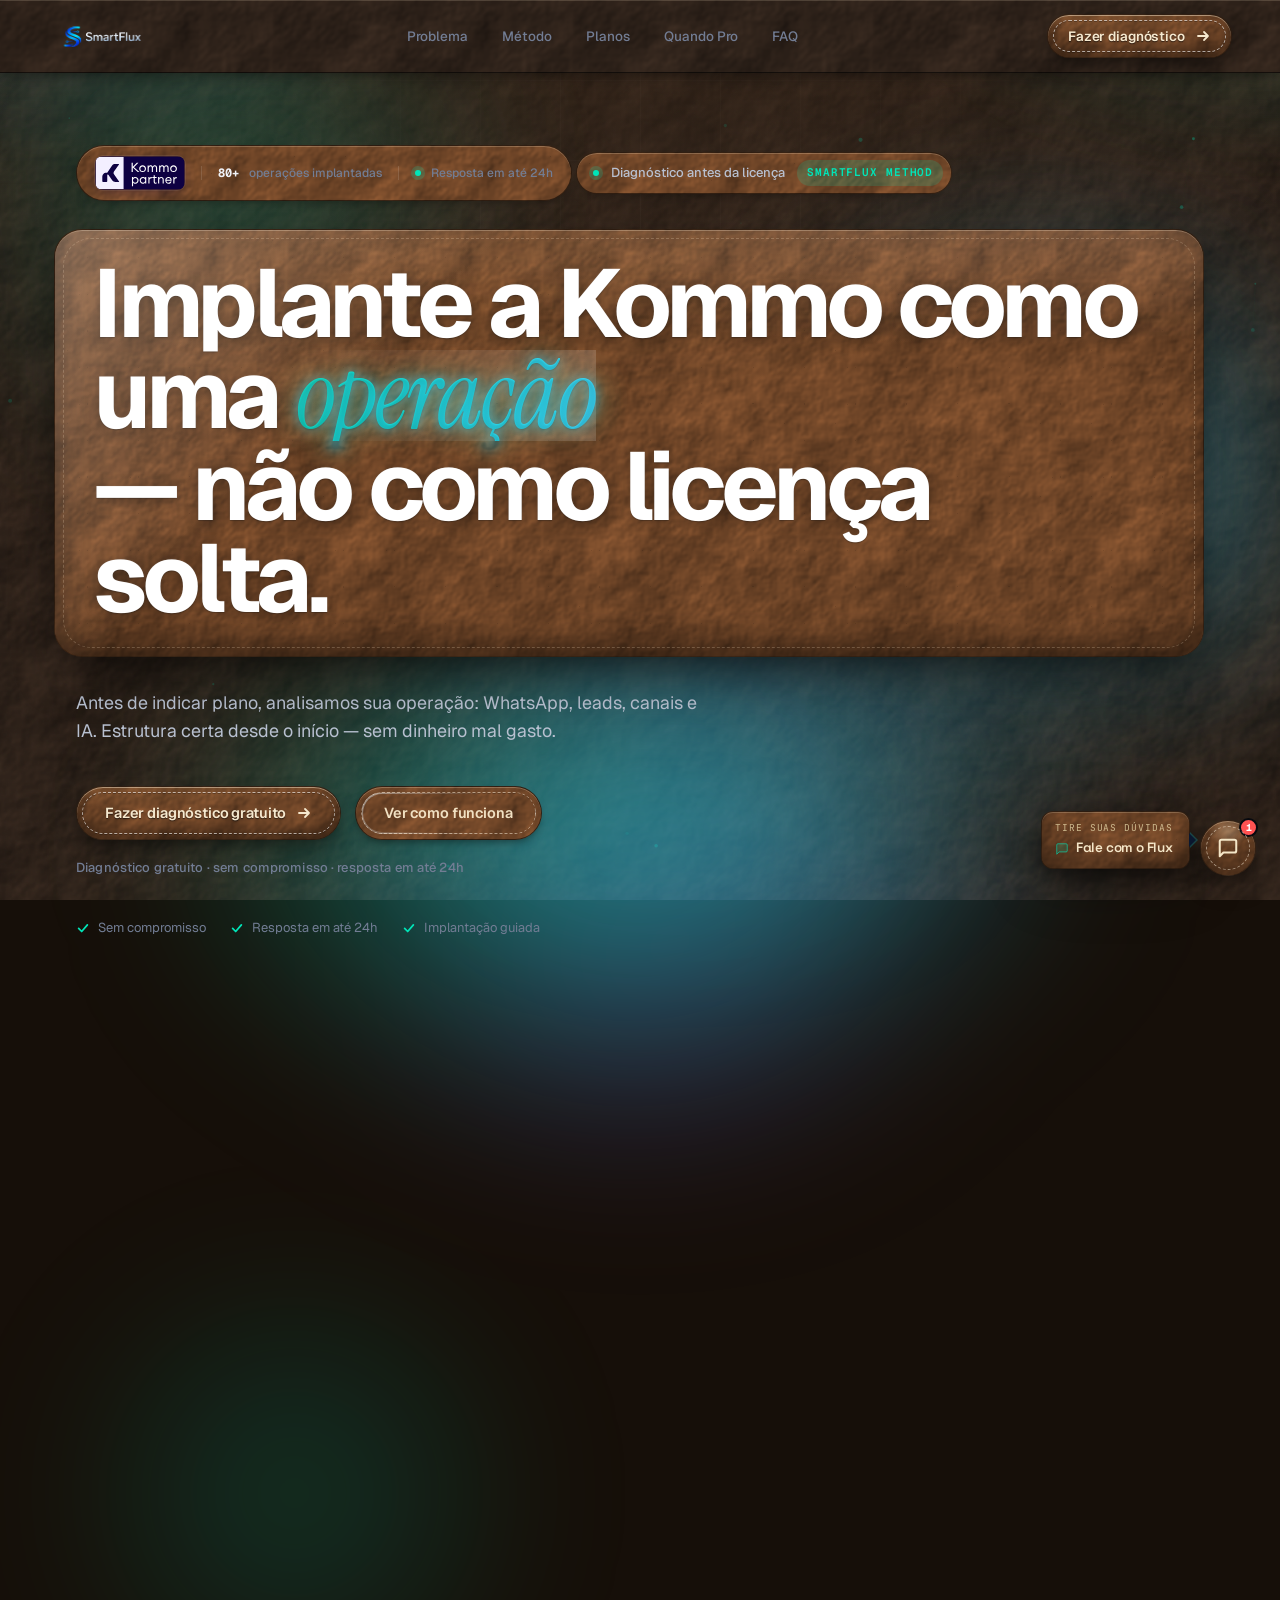
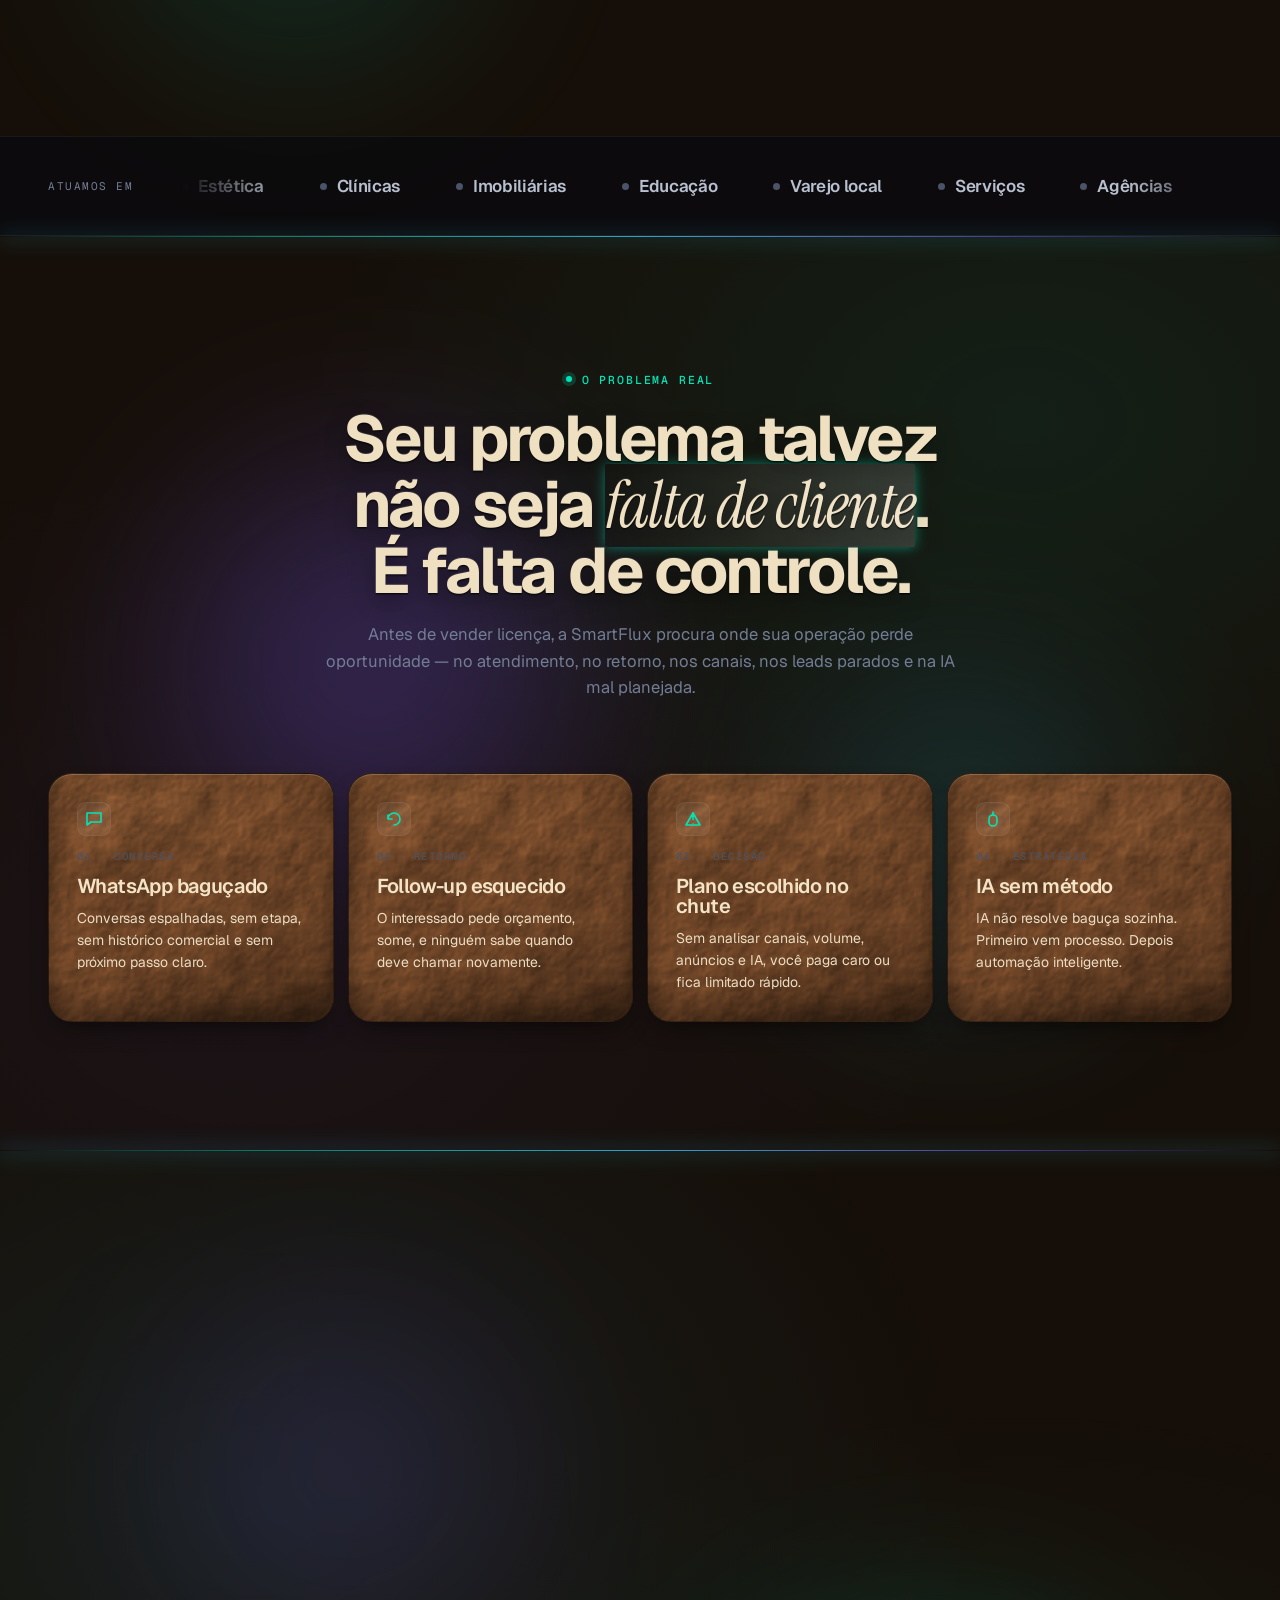
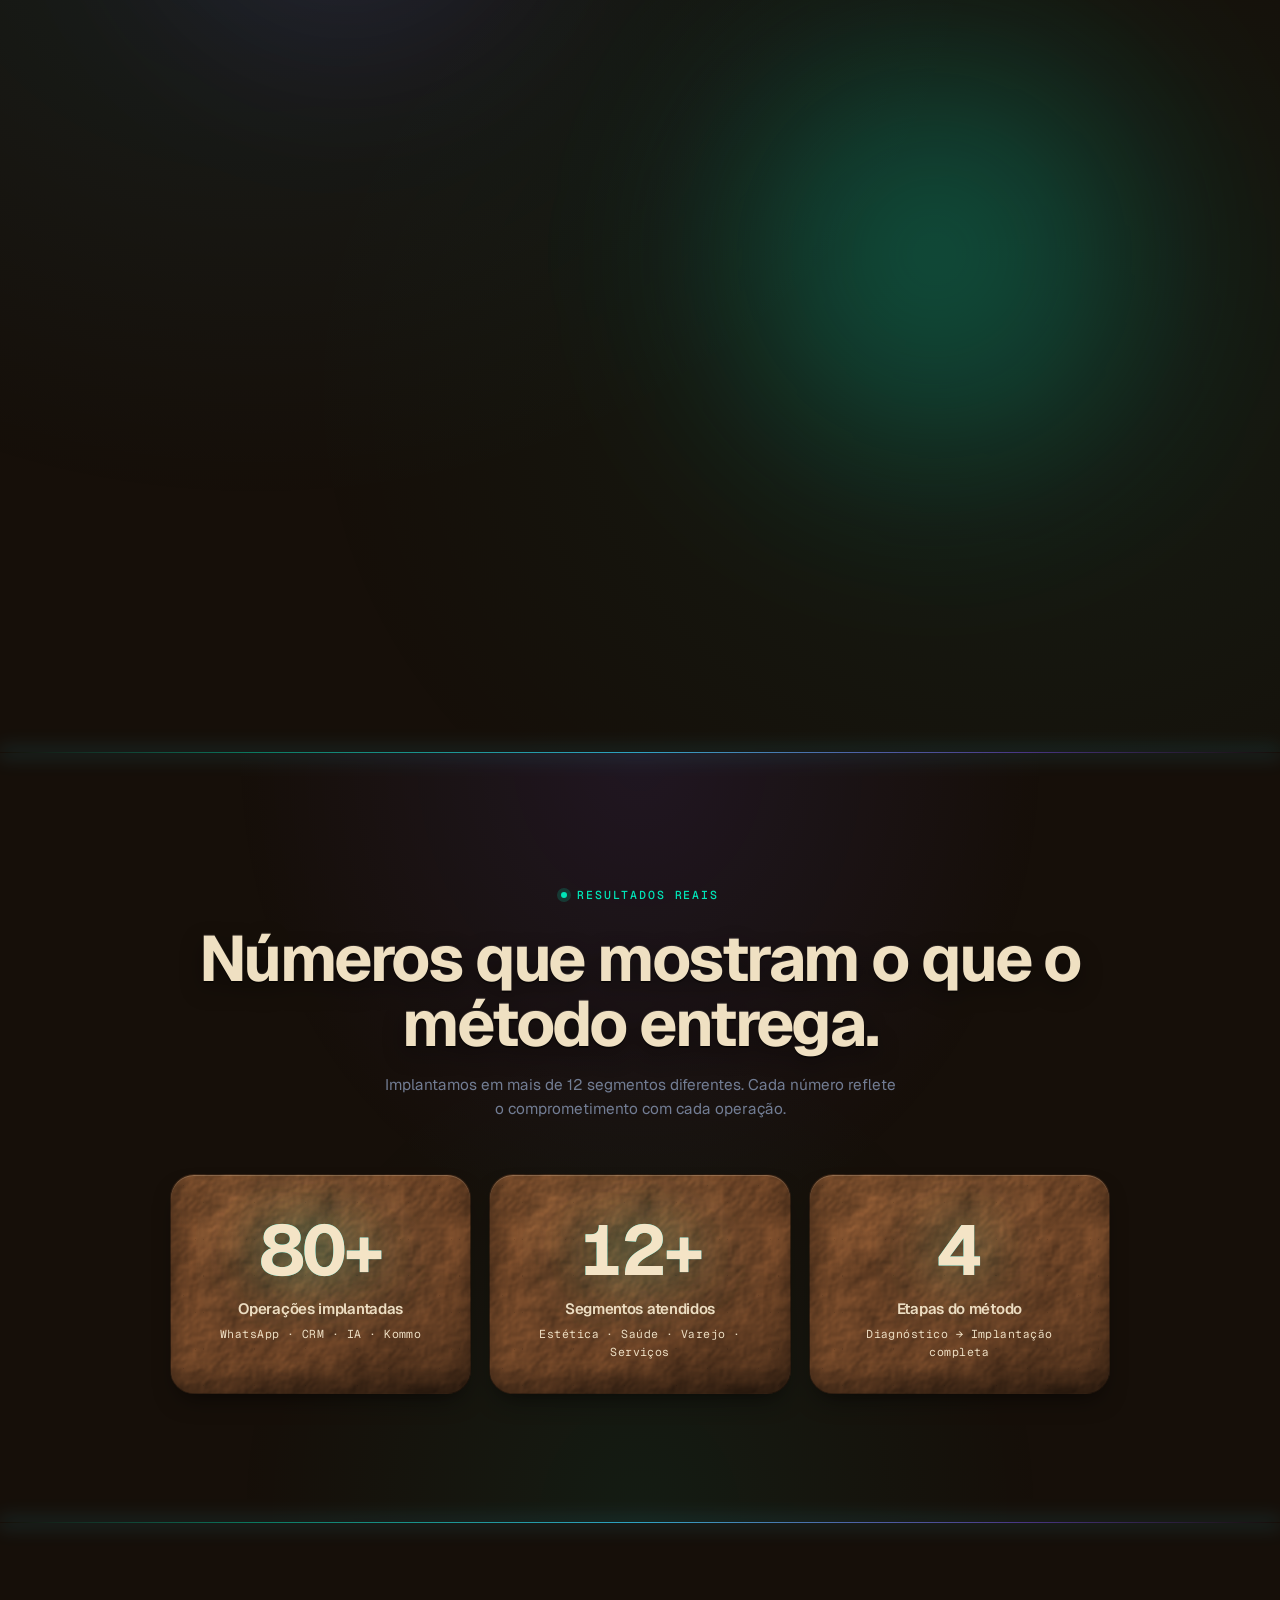
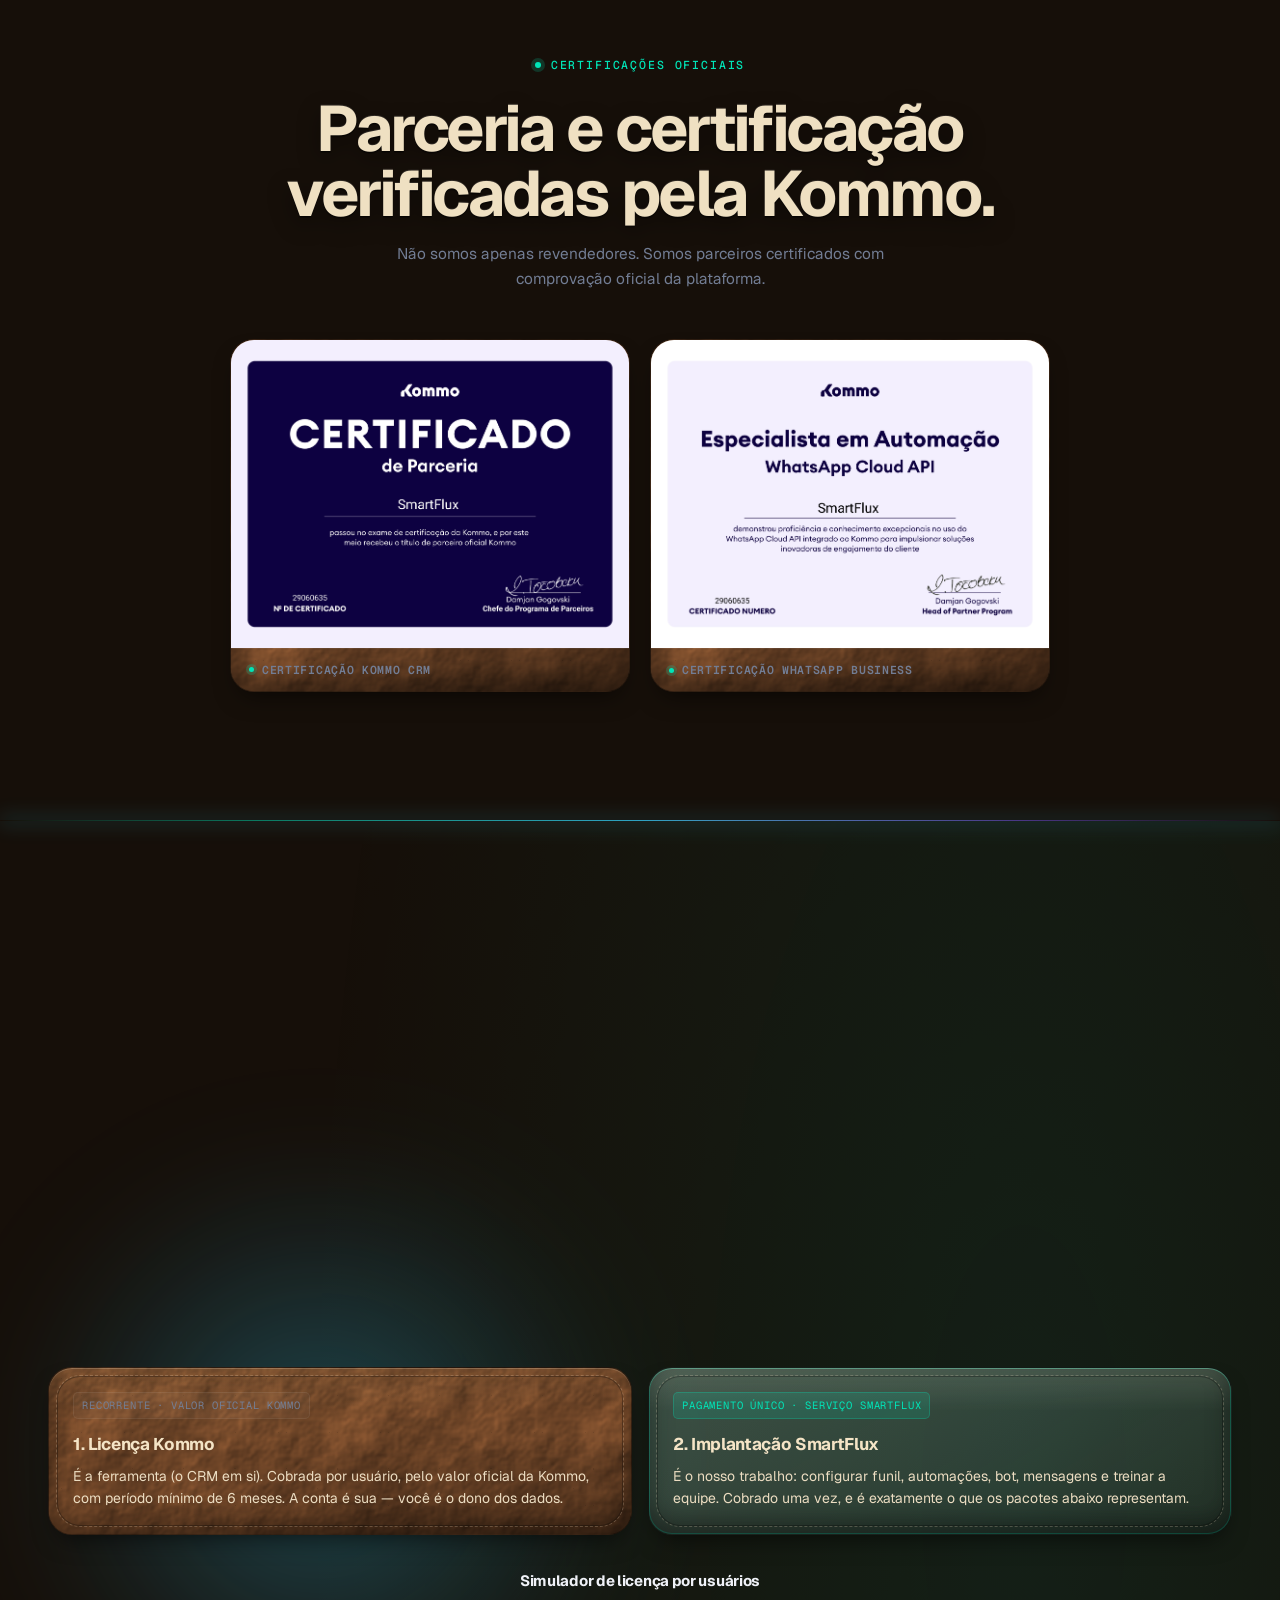
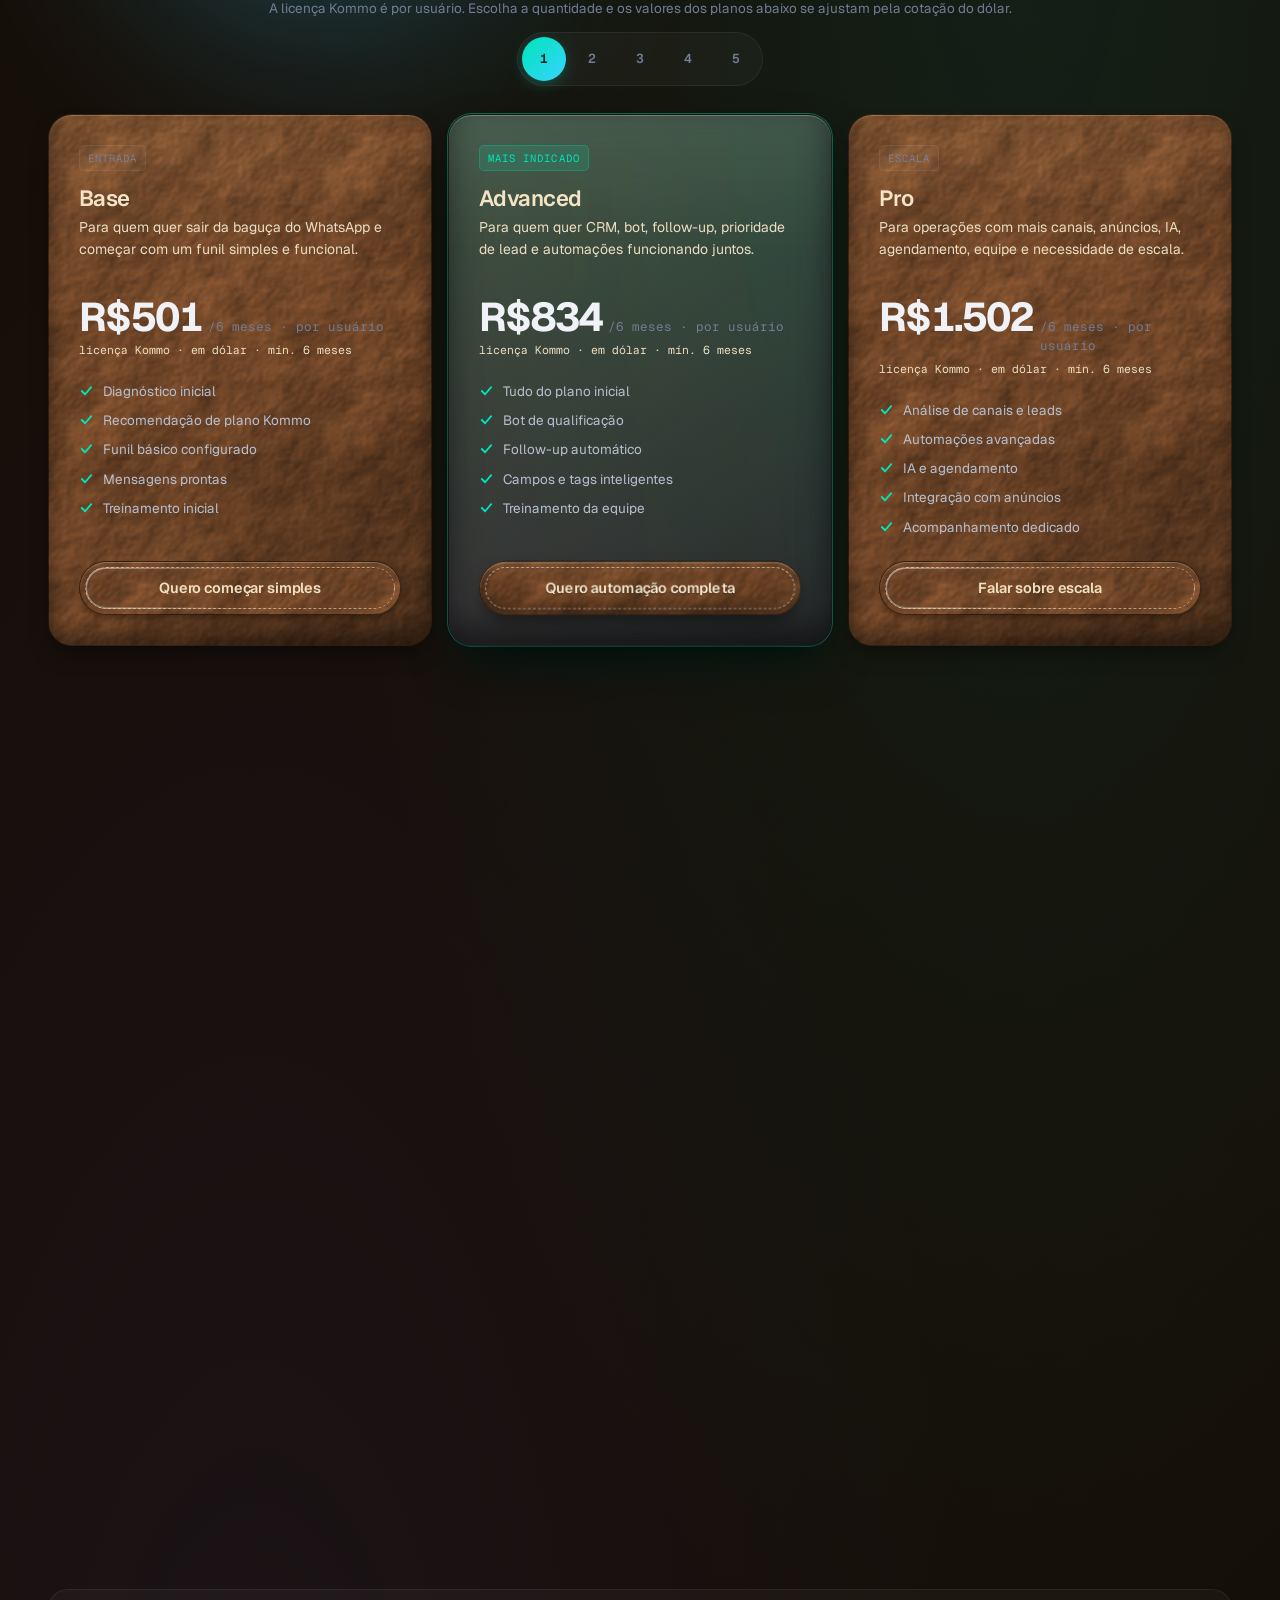
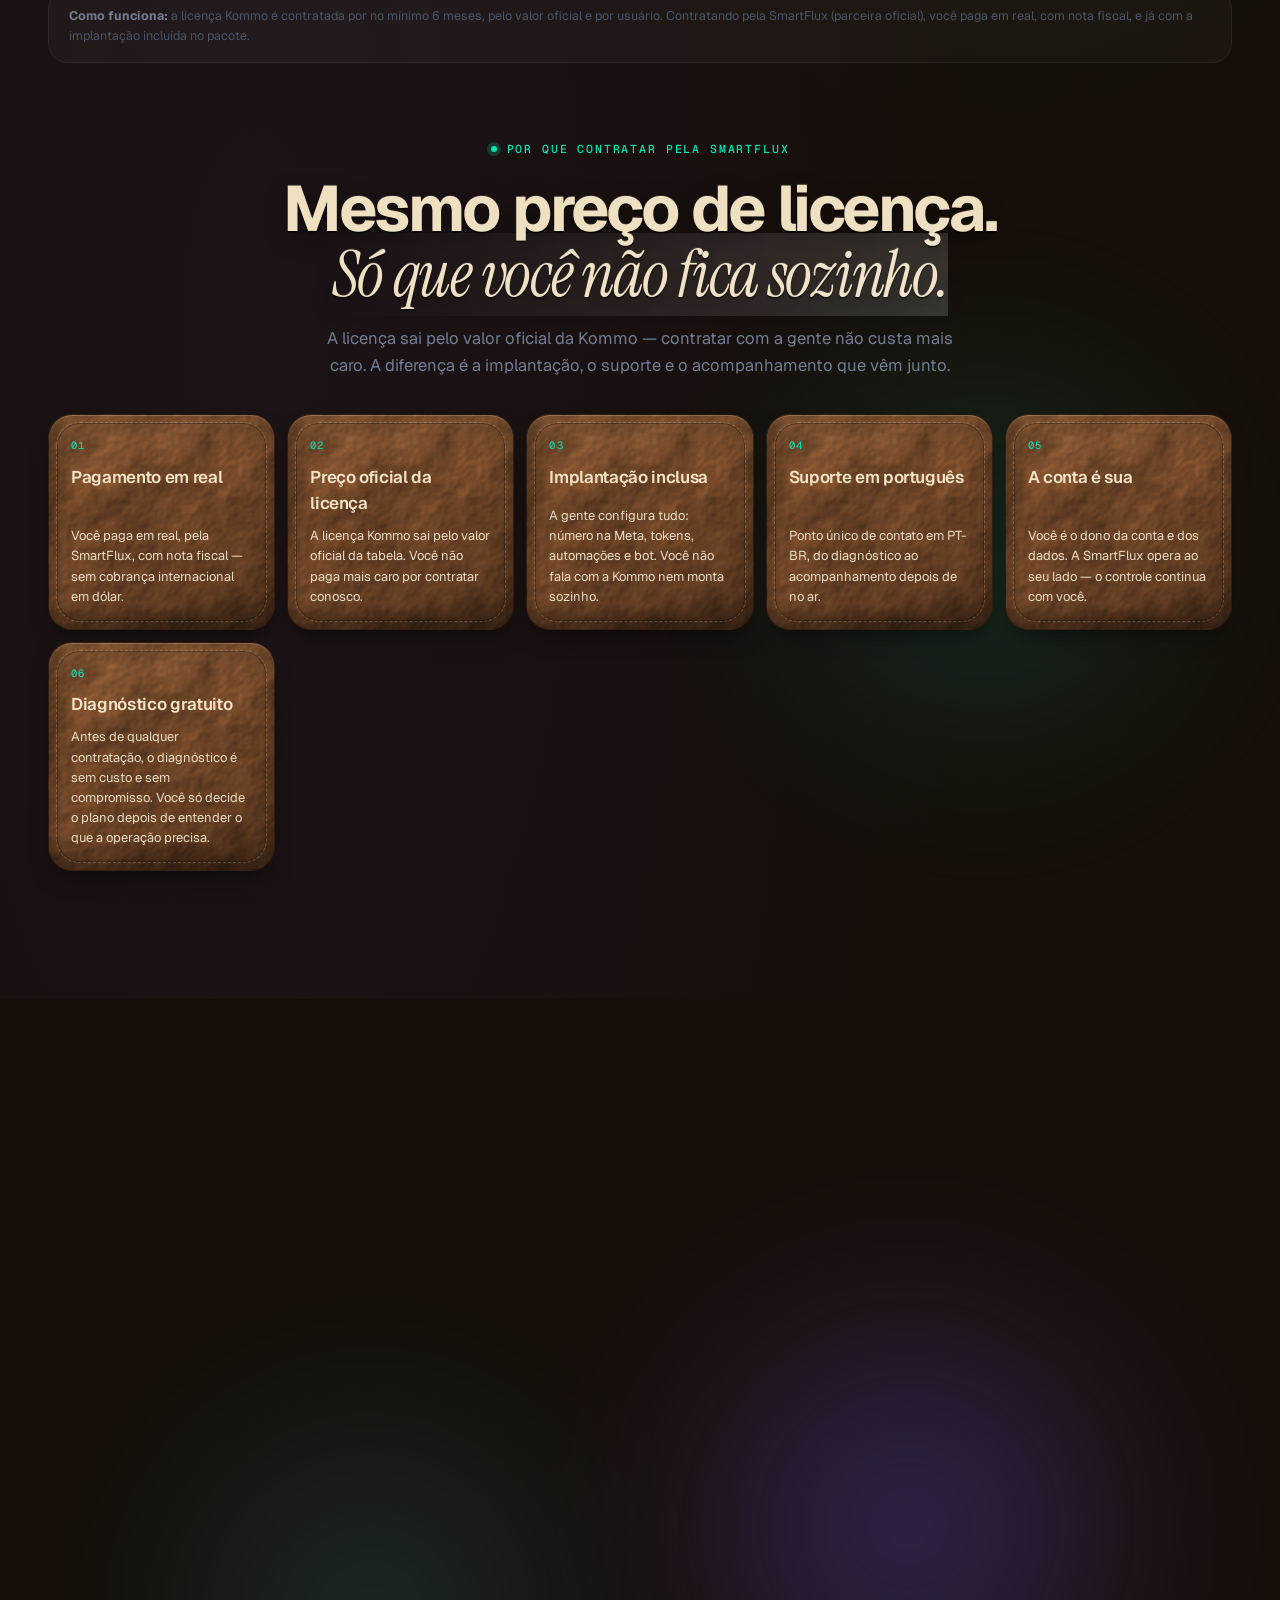
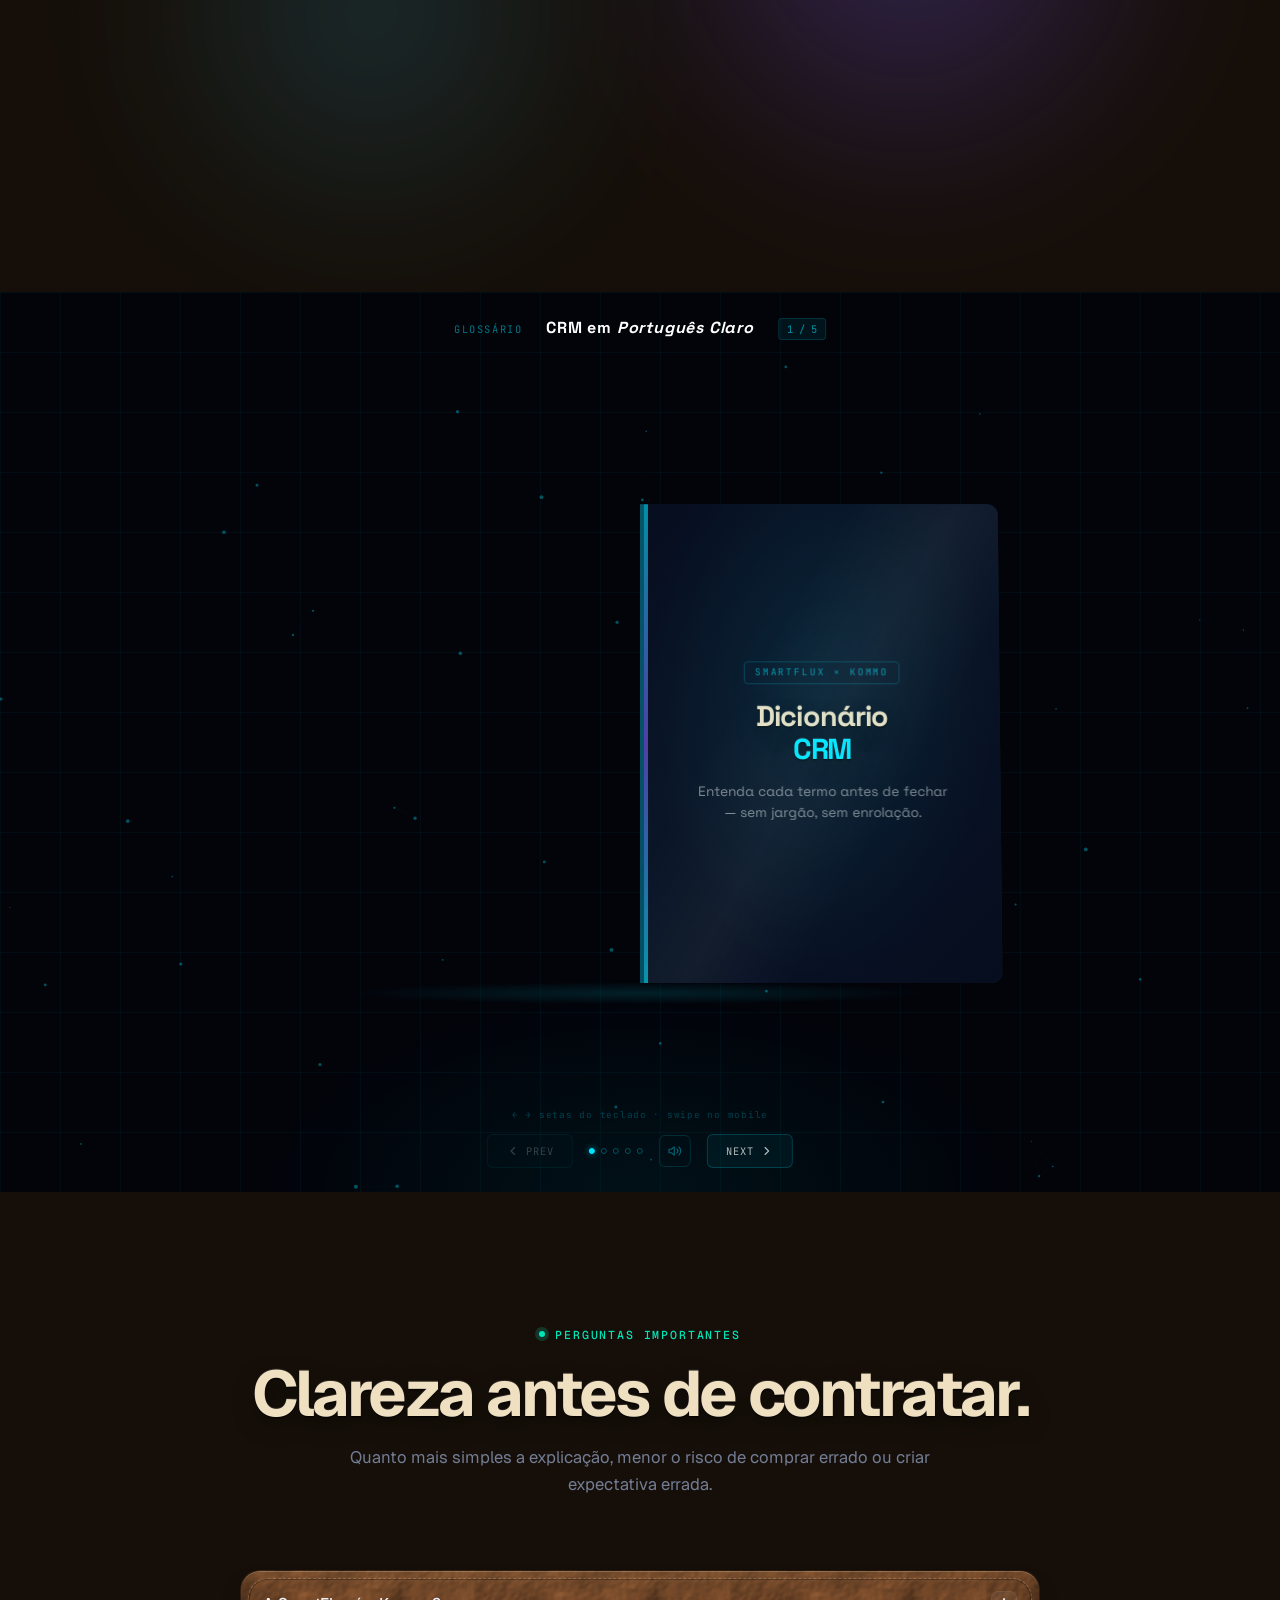
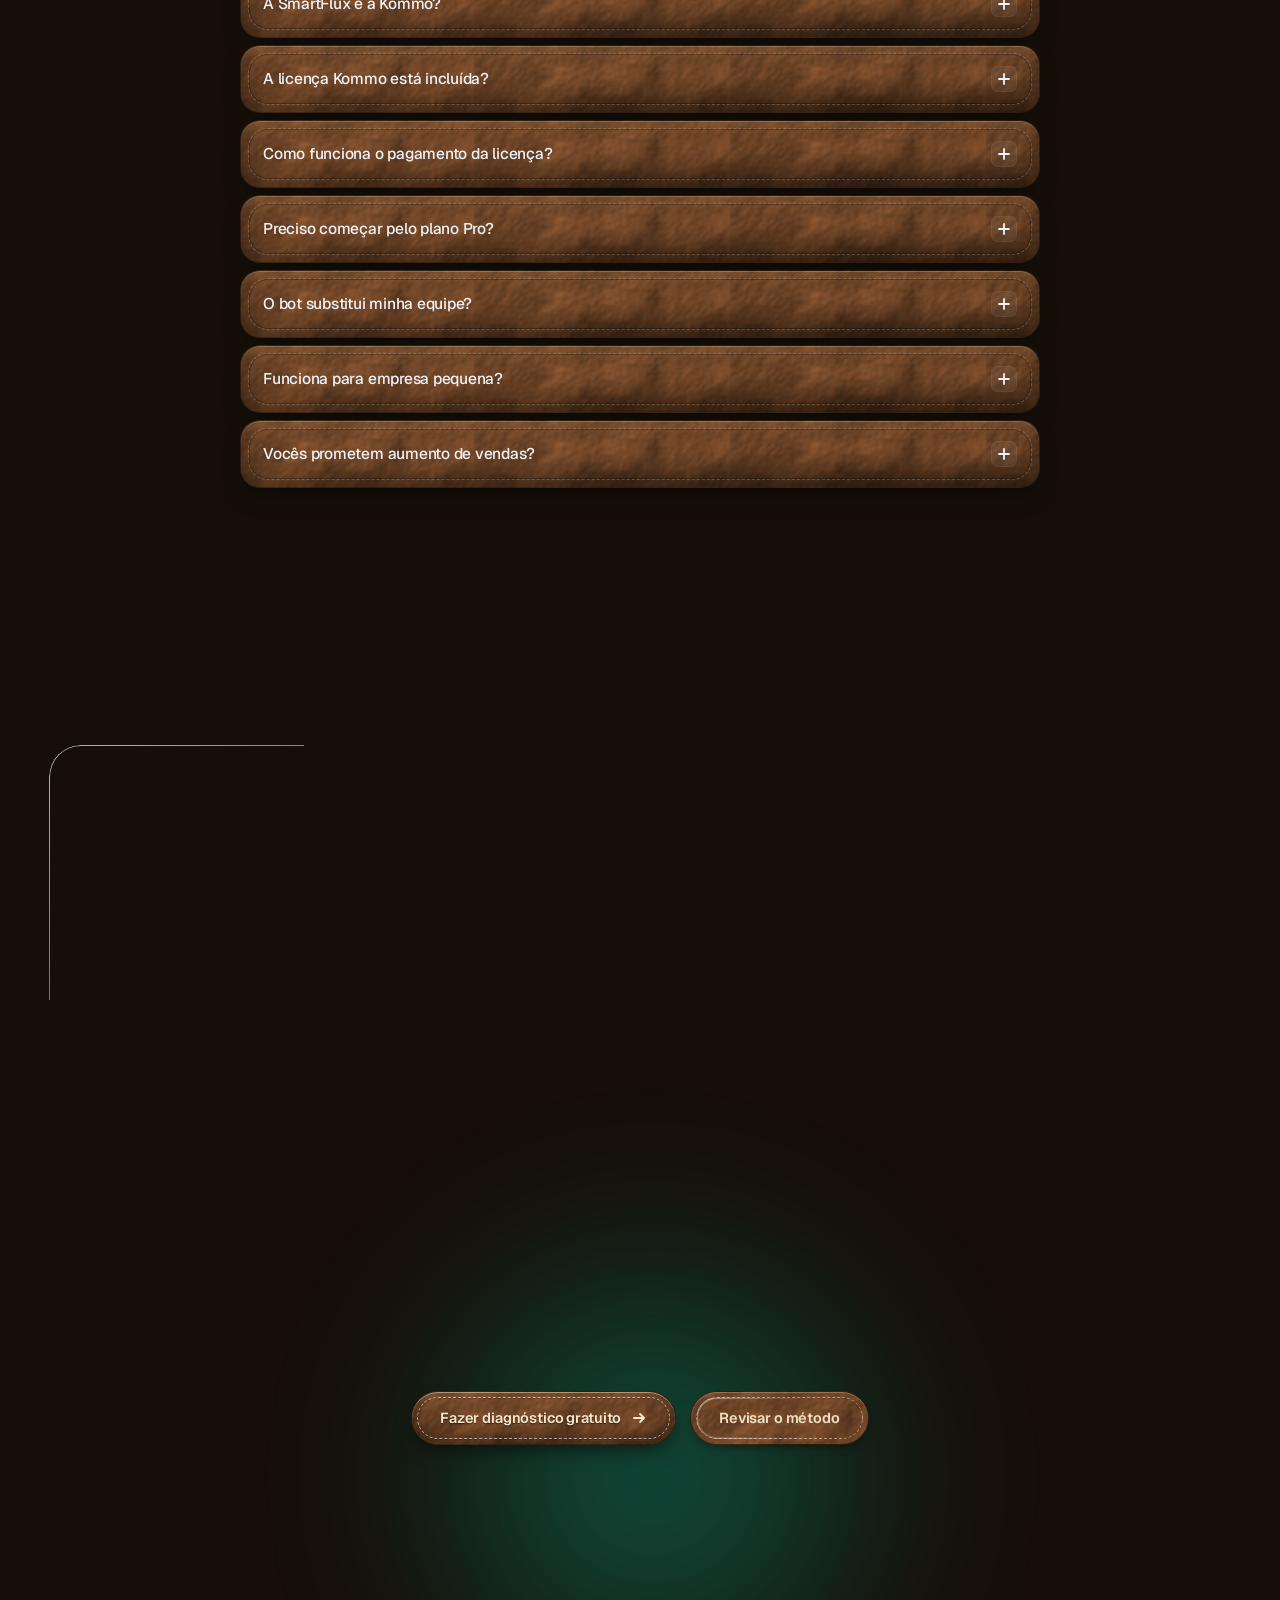
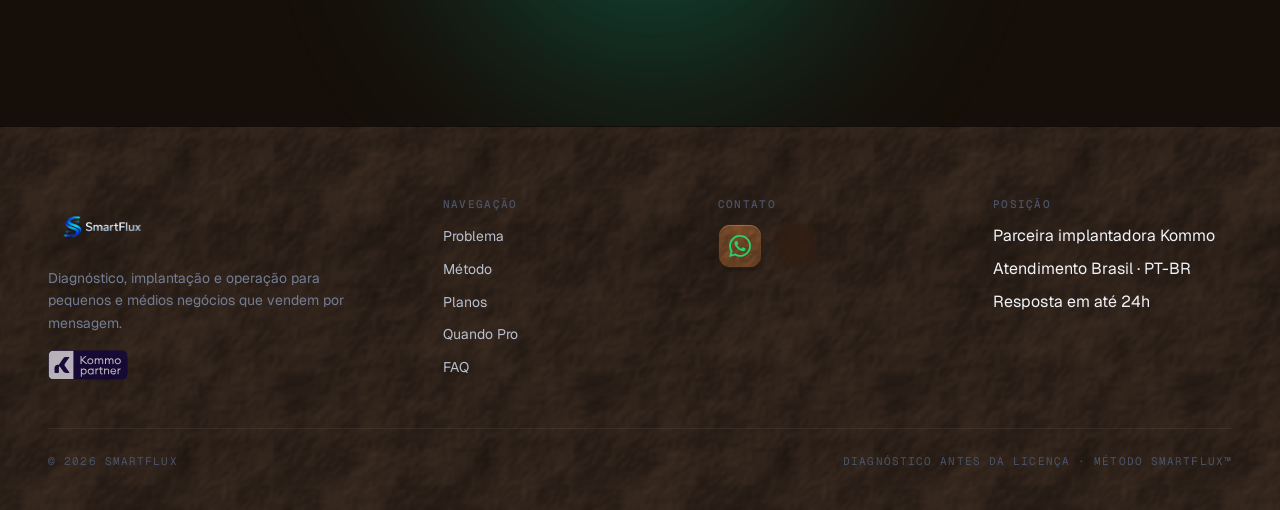
==== index.html @ 5ba96903 "Brand review #4/#5/#7/#10: rotula KPIs do console como exemplo, remove estatistica nao-comprovavel, " ====
<!doctype html>
<html lang="pt-BR">
<head>
<meta charset="utf-8">
<meta name="viewport" content="width=device-width,initial-scale=1,viewport-fit=cover">
<meta name="theme-color" content="#05070d">
<title>SmartFlux — Diagnóstico, implantação e operação Kommo</title>
<meta name="description" content="A SmartFlux diagnostica sua operação antes de indicar plano Kommo. WhatsApp, CRM, automação, IA, canais e implantação para pequenos e médios negócios.">
<meta property="og:title" content="SmartFlux — Diagnóstico antes da licença Kommo">
<meta property="og:description" content="Antes de empurrar plano, descobrimos o que sua operação realmente precisa. WhatsApp, CRM, automação e IA com método.">
<meta property="og:type" content="website">
<meta property="og:url" content="https://smartflux.site/">
<meta property="og:image" content="https://smartflux.site/nova-logo.png">
<meta name="twitter:card" content="summary_large_image">
<meta name="twitter:title" content="SmartFlux — Diagnóstico antes da licença Kommo">
<meta name="twitter:description" content="Antes de empurrar plano, descobrimos o que sua operação realmente precisa. WhatsApp, CRM, automação e IA com método.">
<meta name="twitter:image" content="https://smartflux.site/nova-logo.png">
<link rel="canonical" href="https://smartflux.site/">
<link rel="icon" type="image/png" href="logo-icon.png">
<link rel="apple-touch-icon" href="logo-icon.png">
<link rel="preconnect" href="https://fonts.googleapis.com">
<link rel="preconnect" href="https://fonts.gstatic.com" crossorigin>
<link rel="preconnect" href="https://economia.awesomeapi.com.br">
<link href="https://fonts.googleapis.com/css2?family=Geist:wght@400;500;600;700;800;900&family=Geist+Mono:wght@400;500;600&family=Instrument+Serif:ital@0;1&family=JetBrains+Mono:wght@400;600&family=Space+Grotesk:wght@400;500;600;700&display=swap" rel="stylesheet">
<link rel="stylesheet" href="assets/css/v2-core.css">
<link rel="stylesheet" href="assets/css/v2-sections.css">
<link rel="stylesheet" href="assets/css/v2-sections-2.css">
<link rel="stylesheet" href="assets/css/v2-effects.css">
<link rel="stylesheet" href="assets/css/v2-glossario.css">
<link rel="stylesheet" href="assets/css/flux-chat.css">
<link rel="stylesheet" href="assets/css/v2-glass.css">
<link rel="stylesheet" href="assets/css/v2-skeuo.css">
<script type="application/ld+json">
{
  "@context": "https://schema.org",
  "@type": "Organization",
  "name": "SmartFlux",
  "url": "https://smartflux.site/",
  "logo": "https://smartflux.site/nova-logo.png",
  "description": "Parceira implementadora oficial Kommo no Brasil: diagnóstico, implantação e operação de CRM, automação e IA para pequenos e médios negócios.",
  "telephone": "+55-34-99923-8968",
  "areaServed": "BR",
  "sameAs": ["https://instagram.com/smartflux"]
}
</script>
</head>
<body>
<div id="scroll-progress" aria-hidden="true"></div>
<div class="ambient" aria-hidden="true"></div>
<div class="aurora" aria-hidden="true"><div class="blob b1"></div><div class="blob b2"></div><div class="blob b3"></div></div>
<canvas id="particles" aria-hidden="true"></canvas>
<div class="cursor-glow" id="cursorGlow" aria-hidden="true"></div>
<div class="grain" aria-hidden="true"></div>

<a class="skip-link" href="#main">Pular para o conteúdo</a>

<header class="nav" id="nav">
  <div class="container nav-inner">
    <a class="brand" href="#top" aria-label="SmartFlux">
      <img src="smart-trans.png" alt="SmartFlux" class="brand-logo-full">
    </a>
    <nav class="nav-links" aria-label="Navegação">
      <a href="#problema">Problema</a>
      <a href="#metodo">Método</a>
      <a href="#planos">Planos</a>
      <a href="#pro">Quando Pro</a>
      <a href="#faq">FAQ</a>
    </nav>
    <a class="btn btn--primary btn--sm magnetic" href="https://wa.me/5534999238968?text=Quero%20fazer%20um%20diagn%C3%B3stico%20SmartFlux" target="_blank" rel="noopener">
      Fazer diagnóstico
      <svg class="arrow" viewBox="0 0 16 16" fill="none"><path d="M3 8h10m-4-4 4 4-4 4" stroke="currentColor" stroke-width="1.8" stroke-linecap="round" stroke-linejoin="round"/></svg>
    </a>
    <button class="nav-hamburger" id="navHamburger" aria-label="Abrir menu" aria-expanded="false" aria-controls="navMobile">
      <span></span><span></span><span></span>
    </button>
  </div>
</header>

<nav class="nav-mobile" id="navMobile" aria-label="Menu de navegação">
  <a href="#problema">Problema</a>
  <a href="#metodo">Método</a>
  <a href="#planos">Planos</a>
  <a href="#pro">Quando Pro</a>
  <a href="#faq">FAQ</a>
  <a class="btn btn--primary" href="https://wa.me/5534999238968?text=Quero%20fazer%20um%20diagn%C3%B3stico%20SmartFlux" target="_blank" rel="noopener">
    Fazer diagnóstico
    <svg class="arrow" viewBox="0 0 16 16" fill="none"><path d="M3 8h10m-4-4 4 4-4 4" stroke="currentColor" stroke-width="1.8" stroke-linecap="round" stroke-linejoin="round"/></svg>
  </a>
</nav>

<main id="main">

<!-- ============ HERO ============ -->
<section class="hero" id="top">
  <div class="hero-glow" aria-hidden="true"></div>
  <div class="container">
    <div class="hero-grid">
      <div data-reveal>
        <div class="hero-trust-row">
          <a class="hero-badge hero-badge--img" href="#credenciais" aria-label="Parceiro Oficial Kommo">
            <img src="Badge dark.svg" class="kommo-partner-badge" alt="Kommo Partner">
          </a>
          <span class="hero-divider" aria-hidden="true"></span>
          <span class="hero-stat"><span class="hero-stat-num">80+</span>&nbsp;operações implantadas</span>
          <span class="hero-divider" aria-hidden="true"></span>
          <span class="hero-stat"><span class="hero-stat-dot" aria-hidden="true"></span>&nbsp;Resposta em até 24h</span>
        </div>
        <div class="hero-tag">
          <span class="dot"></span>
          <span>Diagnóstico antes da licença</span>
          <span class="pill">SmartFlux Method</span>
        </div>
        <h1 id="heroTitle">
          <span class="word" style="--wd:100ms">Implante</span> <span class="word" style="--wd:180ms">a</span> <span class="word" style="--wd:240ms">Kommo</span> <span class="word" style="--wd:320ms">como</span> <span class="word" style="--wd:400ms">uma</span> <span class="word serif gradient-text sweep" style="--wd:520ms">operação</span><br>
          <span class="word" style="--wd:640ms">—</span> <span class="word" style="--wd:700ms">não</span> <span class="word" style="--wd:760ms">como</span> <span class="word" style="--wd:840ms">licença</span> <span class="word" style="--wd:920ms">solta.</span>
        </h1>
        <p class="hero-copy">
          Antes de indicar plano, analisamos sua operação: WhatsApp, leads, canais e IA. Estrutura certa desde o início — sem dinheiro mal gasto.
        </p>
        <div class="actions">
          <a class="btn btn--primary magnetic" href="https://wa.me/5534999238968?text=Quero%20fazer%20um%20diagn%C3%B3stico%20SmartFlux%20da%20minha%20opera%C3%A7%C3%A3o" target="_blank" rel="noopener">
            Fazer diagnóstico gratuito
            <svg class="arrow" viewBox="0 0 16 16" fill="none"><path d="M3 8h10m-4-4 4 4-4 4" stroke="currentColor" stroke-width="1.8" stroke-linecap="round" stroke-linejoin="round"/></svg>
          </a>
          <a class="btn btn--ghost magnetic" href="#metodo">Ver como funciona</a>
        </div>
        <p class="cta-reassure">Diagnóstico gratuito · sem compromisso · resposta em até 24h</p>
        <div class="actions-trust">
          <span class="check"><svg viewBox="0 0 16 16" fill="none"><path d="M3 8.5 6.5 12 13 4.5" stroke="currentColor" stroke-width="2" stroke-linecap="round" stroke-linejoin="round"/></svg> Sem compromisso</span>
          <span class="check"><svg viewBox="0 0 16 16" fill="none"><path d="M3 8.5 6.5 12 13 4.5" stroke="currentColor" stroke-width="2" stroke-linecap="round" stroke-linejoin="round"/></svg> Resposta em até 24h</span>
          <span class="check"><svg viewBox="0 0 16 16" fill="none"><path d="M3 8.5 6.5 12 13 4.5" stroke="currentColor" stroke-width="2" stroke-linecap="round" stroke-linejoin="round"/></svg> Implantação guiada</span>
        </div>
      </div>

      <!-- Stage -->
      <div class="stage" id="stage" data-reveal style="--rd:120ms">
        <div class="stage-shell">
          <div class="stage-inner">
            <div class="stage-bar">
              <span class="dot r"></span><span class="dot y"></span><span class="dot g"></span>
              <span class="url"><span>smartflux.diag/operação</span></span>
              <span class="live">simulação ao vivo</span>
            </div>
            <div class="stage-body">
              <!-- LEFT: Console -->
              <div class="stage-pane">
                <div class="pane-head">
                  <span>Console de diagnóstico</span>
                  <span class="badge">AI Copilot</span>
                </div>
                <div class="prompt">
                  <div class="prompt-label">Entrada do cliente</div>
                  <div class="typing" id="typing"><span id="typingText"></span><span class="caret"></span></div>
                </div>
                <div class="chips">
                  <span class="chip">Uso só WhatsApp</span>
                  <span class="chip">Leads parados</span>
                  <span class="chip">Quero IA</span>
                  <span class="chip">Anúncios</span>
                </div>
                <div class="analysis">
                  <div class="a-item">
                    <span class="a-icon">✓</span>
                    <div><b>Canal principal identificado</b><small>WhatsApp é a origem dominante</small></div>
                    <span class="a-tag ok">OK</span>
                  </div>
                  <div class="a-item">
                    <span class="a-icon">↻</span>
                    <div><b>Dor principal detectada</b><small>interessados somem após orçamento</small></div>
                    <span class="a-tag warn">Follow-up</span>
                  </div>
                  <div class="a-item">
                    <span class="a-icon">⚡</span>
                    <div><b>Automação recomendada</b><small>retorno + tarefa para vendedor</small></div>
                    <span class="a-tag">Funil</span>
                  </div>
                  <div class="a-item">
                    <span class="a-icon">◆</span>
                    <div><b>Plano sugerido</b><small>começar simples, escalar depois</small></div>
                    <span class="a-tag ok">Recomendação</span>
                  </div>
                </div>
              </div>

              <!-- CENTER: Flow -->
              <div class="stage-pane flow">
                <svg class="lines" viewBox="0 0 400 400" preserveAspectRatio="none" aria-hidden="true">
                  <defs>
                    <linearGradient id="flowGrad" x1="0" y1="0" x2="1" y2="1">
                      <stop offset="0%" stop-color="var(--a2)" stop-opacity=".0"/>
                      <stop offset="50%" stop-color="var(--a1)" stop-opacity=".8"/>
                      <stop offset="100%" stop-color="var(--a3)" stop-opacity=".0"/>
                    </linearGradient>
                  </defs>
                  <path class="conn-line" id="conn1" d="M40,80 C 120,80 160,200 200,200"/>
                  <path class="conn-line" id="conn2" d="M360,60 C 280,60 240,200 200,200"/>
                  <path class="conn-line" id="conn3" d="M40,340 C 120,340 160,200 200,200"/>
                  <path class="conn-line" id="conn4" d="M360,330 C 280,330 240,200 200,200"/>
                  <path class="conn-line" id="conn5" d="M10,200 L 120,200"/>
                  <path class="conn-line" id="conn6" d="M390,200 L 280,200"/>
                  <path class="conn-active" d="M40,80 C 120,80 160,200 200,200"/>
                  <path class="conn-active" d="M360,60 C 280,60 240,200 200,200"/>
                  <path class="conn-active" d="M40,340 C 120,340 160,200 200,200"/>
                  <path class="conn-active" d="M360,330 C 280,330 240,200 200,200"/>
                  <path class="conn-active" d="M10,200 L 120,200"/>
                  <path class="conn-active" d="M390,200 L 280,200"/>
                  <circle class="packet" r="5"><animateMotion dur="2.8s" repeatCount="indefinite" path="M40,80 C 120,80 160,200 200,200"/></circle>
                  <circle class="trail" r="3" fill="var(--a1)" opacity=".35"><animateMotion dur="2.8s" repeatCount="indefinite" path="M40,80 C 120,80 160,200 200,200" begin="-0.15s"/></circle>
                  <circle class="packet p2" r="4.5"><animateMotion dur="3.2s" repeatCount="indefinite" path="M360,60 C 280,60 240,200 200,200" begin="0.6s"/></circle>
                  <circle class="trail" r="3" fill="var(--a2)" opacity=".35"><animateMotion dur="3.2s" repeatCount="indefinite" path="M360,60 C 280,60 240,200 200,200" begin="0.45s"/></circle>
                  <circle class="packet" r="4"><animateMotion dur="3.5s" repeatCount="indefinite" path="M40,340 C 120,340 160,200 200,200" begin="1.2s"/></circle>
                  <circle class="packet p3" r="5"><animateMotion dur="2.6s" repeatCount="indefinite" path="M360,330 C 280,330 240,200 200,200" begin="0.4s"/></circle>
                  <circle class="packet p2" r="4"><animateMotion dur="3s" repeatCount="indefinite" path="M10,200 L 120,200" begin="0.8s"/></circle>
                  <circle class="packet" r="4.5"><animateMotion dur="2.4s" repeatCount="indefinite" path="M390,200 L 280,200" begin="1s"/></circle>
                </svg>
                <div class="diag-progress"><i></i></div>
                <div class="energy-pulse"></div>
                <div class="energy-pulse ep2"></div>
                <div class="energy-pulse ep3"></div>
                <div class="hub-orbit r1"></div>
                <div class="hub-orbit r2"></div>
                <div class="hub-orbit r3"></div>
                <div class="hub">Kommo<small>CRM + IA</small></div>
                <div class="node n1"><span class="ico"></span>WhatsApp</div>
                <div class="node n2"><span class="ico"></span>Leads</div>
                <div class="node n3"><span class="ico"></span>Follow-up</div>
                <div class="node n4"><span class="ico"></span>Anúncios</div>
                <div class="node n5"><span class="ico"></span>Canais</div>
                <div class="node n6"><span class="ico"></span>IA</div>
                <div class="toast-area" id="toastArea"></div>
              </div>

              <!-- RIGHT: KPI -->
              <div class="stage-pane">
                <div class="seal">
                  <span class="seal-mark">
                    <img src="flux.png" alt="" class="seal-logo" loading="lazy" decoding="async" width="40" height="40">
                  </span>
                  <div><b>SmartFlux Method™</b><span>Nada de plano no escuro</span></div>
                </div>
                <div class="kpi-grid">
                  <div class="kpi">
                    <b>Prioridade do lead</b>
                    <div class="num" data-count="86">0</div>
                    <div class="sub">pontuação comercial · exemplo</div>
                    <div class="bar"><i></i></div>
                  </div>
                  <div class="kpi">
                    <b>Risco de vazamento</b>
                    <div class="num" data-count="72"><span class="unit">%</span></div>
                    <div class="sub">exemplo de leitura · alto sem follow-up</div>
                    <div class="bar warn"><i></i></div>
                  </div>
                  <div class="kpi pipeline" id="pipeline">
                    <div class="pipeline-head">Pipeline ao vivo</div>
                    <div class="pipeline-stages">
                      <div class="pipeline-stage active" data-col="0">Novo</div>
                      <div class="pipeline-stage" data-col="1">Qualif.</div>
                      <div class="pipeline-stage" data-col="2">Proposta</div>
                      <div class="pipeline-stage" data-col="3">Ganho</div>
                    </div>
                    <div class="pipeline-track" id="pipelineTrack">
                      <div class="lead-card" style="top:0" data-stage="0">
                        <span class="avatar">MA</span>
                        <div class="lead-info"><div class="lead-name">Maria A.</div><div class="lead-stage">Novo contato</div></div>
                        <span class="lead-status"></span>
                      </div>
                      <div class="lead-card" style="top:40px" data-stage="1">
                        <span class="avatar">JR</span>
                        <div class="lead-info"><div class="lead-name">João R.</div><div class="lead-stage">Qualificado</div></div>
                        <span class="lead-status" style="background:var(--a2);box-shadow:0 0 8px var(--a2)"></span>
                      </div>
                      <div class="lead-card" style="top:80px" data-stage="2">
                        <span class="avatar">CS</span>
                        <div class="lead-info"><div class="lead-name">Carlos S.</div><div class="lead-stage">Proposta</div></div>
                        <span class="lead-status" style="background:#ffcc66;box-shadow:0 0 8px #ffcc66"></span>
                      </div>
                    </div>
                  </div>
                </div>
              </div>
            </div>
          </div>
        </div>
      </div>
    </div>
  </div>
</section>

<!-- ============ LOGOS / TRUST ============ -->
<section class="logos" aria-label="Operação" data-speed="-0.03">
  <div class="container">
    <div class="logos-row">
      <span class="label">Atuamos em</span>
      <div class="marquee">
        <div class="marquee-track">
          <span class="marquee-item">Estética</span>
          <span class="marquee-item">Clínicas</span>
          <span class="marquee-item">Imobiliárias</span>
          <span class="marquee-item">Educação</span>
          <span class="marquee-item">Varejo local</span>
          <span class="marquee-item">Serviços</span>
          <span class="marquee-item">Agências</span>
          <span class="marquee-item">E-commerce</span>
          <span class="marquee-item">Estética</span>
          <span class="marquee-item">Clínicas</span>
          <span class="marquee-item">Imobiliárias</span>
          <span class="marquee-item">Educação</span>
          <span class="marquee-item">Varejo local</span>
          <span class="marquee-item">Serviços</span>
          <span class="marquee-item">Agências</span>
          <span class="marquee-item">E-commerce</span>
        </div>
      </div>
    </div>
  </div>
</section>

<hr class="glow-divider" aria-hidden="true">

<!-- ============ PROBLEMA ============ -->
<section id="problema" class="section-wash-1">
  <div class="container">
    <div class="section-head" data-reveal>
      <span class="eyebrow">O problema real</span>
      <h2>Seu problema talvez não seja <span class="serif sweep gradient-underline">falta de cliente</span>.<br>É falta de controle.</h2>
      <p>Antes de vender licença, a SmartFlux procura onde sua operação perde oportunidade — no atendimento, no retorno, nos canais, nos leads parados e na IA mal planejada.</p>
    </div>
    <div class="pain-grid">
      <article class="pain tilt-card gradient-card" data-reveal>
        <div class="pain-icon"><svg width="20" height="20" viewBox="0 0 20 20" fill="none"><path d="M3 4h14v9H7l-4 3V4z" stroke="currentColor" stroke-width="1.6" stroke-linejoin="round"/></svg></div>
        <div class="pain-num">01 · Conversa</div>
        <h3>WhatsApp baguçado</h3>
        <p>Conversas espalhadas, sem etapa, sem histórico comercial e sem próximo passo claro.</p>
      </article>
      <article class="pain tilt-card gradient-card" data-reveal style="--rd:80ms">
        <div class="pain-icon"><svg width="20" height="20" viewBox="0 0 20 20" fill="none"><path d="M4 10a6 6 0 1 1 6 6M4 10v-4M4 10h4" stroke="currentColor" stroke-width="1.6" stroke-linecap="round" stroke-linejoin="round"/></svg></div>
        <div class="pain-num">02 · Retorno</div>
        <h3>Follow-up esquecido</h3>
        <p>O interessado pede orçamento, some, e ninguém sabe quando deve chamar novamente.</p>
      </article>
      <article class="pain tilt-card gradient-card" data-reveal style="--rd:160ms">
        <div class="pain-icon"><svg width="20" height="20" viewBox="0 0 20 20" fill="none"><path d="M10 3v8m0 3v.5M3 16h14L10 4 3 16z" stroke="currentColor" stroke-width="1.6" stroke-linejoin="round"/></svg></div>
        <div class="pain-num">03 · Decisão</div>
        <h3>Plano escolhido no chute</h3>
        <p>Sem analisar canais, volume, anúncios e IA, você paga caro ou fica limitado rápido.</p>
      </article>
      <article class="pain tilt-card gradient-card" data-reveal style="--rd:240ms">
        <div class="pain-icon"><svg width="20" height="20" viewBox="0 0 20 20" fill="none"><path d="M6 10a4 4 0 1 1 8 0v3a4 4 0 0 1-4 4 4 4 0 0 1-4-4v-3z" stroke="currentColor" stroke-width="1.6"/><path d="M10 6V3" stroke="currentColor" stroke-width="1.6" stroke-linecap="round"/></svg></div>
        <div class="pain-num">04 · Estratégia</div>
        <h3>IA sem método</h3>
        <p>IA não resolve baguça sozinha. Primeiro vem processo. Depois automação inteligente.</p>
      </article>
    </div>
  </div>
</section>

<hr class="glow-divider" aria-hidden="true">

<!-- ============ MÉTODO ============ -->
<section id="metodo" class="section-wash-2">
  <div class="container">
    <div class="section-head" data-reveal>
      <span class="eyebrow">Método SmartFlux</span>
      <h2>Não é revenda de licença.<br>É <span class="serif gradient-text sweep gradient-underline">diagnóstico, implantação e operação</span>.</h2>
      <p>Antes de indicar Kommo Avançado ou Pro, analisamos a operação para saber o que faz sentido — e o que seria dinheiro fora do lugar.</p>
    </div>
    <div class="method-wrap">
      <div class="method-card" data-reveal>
        <span class="eyebrow">Passo a passo</span>
        <h3 style="margin-top:14px">Como a implantação acontece, na ordem certa</h3>
        <p style="color:var(--ink-3);font-size:14.5px;line-height:1.6;margin-top:10px">Começamos pelo diagnóstico. Só depois vem recomendação de plano, configuração da Kommo, funil, bot, follow-up e treinamento.</p>
        <div class="steps">
          <div class="step"><span class="step-num">01</span><div><b>Diagnóstico</b><p>Canais, volume de leads, atendimento, dor principal e objetivo do negócio.</p></div></div>
          <div class="step"><span class="step-num">02</span><div><b>Recomendação</b><p>Avançado ou Pro conforme necessidade real, com argumentos claros.</p></div></div>
          <div class="step"><span class="step-num">03</span><div><b>Implantação</b><p>Funil, campos, mensagens, tarefas, bot e automações configurados.</p></div></div>
          <div class="step"><span class="step-num">04</span><div><b>Treinamento</b><p>Uso simples para o cliente não comprar a ferramenta e deixar parada.</p></div></div>
        </div>
      </div>
      <div class="table-card" data-reveal style="--rd:120ms">
        <div class="filters" role="tablist">
          <button class="filter on" data-filter="all">Tudo</button>
          <button class="filter" data-filter="canais">Canais</button>
          <button class="filter" data-filter="leads">Leads</button>
          <button class="filter" data-filter="ia">IA</button>
          <button class="filter" data-filter="ads">Anúncios</button>
          <button class="filter" data-filter="agenda">Agendamento</button>
        </div>
        <div class="table-wrap">
          <table>
            <thead><tr><th>Item</th><th>Situação comum</th><th>Impacto</th><th>Recomendação</th></tr></thead>
            <tbody>
              <tr data-cat="canais"><td><b>WhatsApp principal</b></td><td>1 número central</td><td><span class="tag ok">controlável</span></td><td>Avançado atende</td></tr>
              <tr data-cat="canais"><td><b>Múltiplos canais</b></td><td>WA + Insta + equipes</td><td><span class="tag warn">atenção</span></td><td>avaliar Pro</td></tr>
              <tr data-cat="ads"><td><b>Anúncios pagos</b></td><td>Meta, Google ou TikTok</td><td><span class="tag info">depende</span></td><td>analisar origem</td></tr>
              <tr data-cat="leads"><td><b>Leads parados</b></td><td>orçamento sem retorno</td><td><span class="tag alert">crítico</span></td><td>follow-up automático</td></tr>
              <tr data-cat="ia"><td><b>Uso de IA</b></td><td>triagem e intenção</td><td><span class="tag info">avaliar</span></td><td>onde gera valor</td></tr>
              <tr data-cat="agenda"><td><b>Agendamento</b></td><td>clínica / serviço</td><td><span class="tag warn">atenção</span></td><td>Pro recomendado</td></tr>
              <tr data-cat="leads"><td><b>Volume alto</b></td><td>+300 leads/mês</td><td><span class="tag warn">atenção</span></td><td>Pro + automação</td></tr>
            </tbody>
          </table>
        </div>
      </div>
    </div>
  </div>
</section>

<hr class="glow-divider" aria-hidden="true">

<!-- ============ RESULTADOS ============ -->
<section id="voz" class="section-wash-3">
  <div class="container">
    <div class="results-wrap" data-reveal>
      <span class="eyebrow">Resultados reais</span>
      <h2 style="margin-top:20px;max-width:22ch;margin-inline:auto;text-align:center">Números que mostram o que o método entrega.</h2>
      <p style="color:var(--ink-3);font-size:clamp(15px,1.2vw,17px);max-width:52ch;margin:16px auto 52px;text-align:center;line-height:1.6">Implantamos em mais de 12 segmentos diferentes. Cada número reflete o comprometimento com cada operação.</p>
      <div class="results-grid">
        <div class="result-card tilt-card gradient-card" data-reveal>
          <div class="result-num" data-result-count="80" data-result-suffix="+">80+</div>
          <div class="result-label">Operações implantadas</div>
          <div class="result-sub">WhatsApp · CRM · IA · Kommo</div>
        </div>
        <div class="result-card tilt-card gradient-card" data-reveal style="--rd:120ms">
          <div class="result-num" data-result-count="12" data-result-suffix="+">12+</div>
          <div class="result-label">Segmentos atendidos</div>
          <div class="result-sub">Estética · Saúde · Varejo · Serviços</div>
        </div>
        <div class="result-card tilt-card gradient-card" data-reveal style="--rd:240ms">
          <div class="result-num">4</div>
          <div class="result-label">Etapas do método</div>
          <div class="result-sub">Diagnóstico → Implantação completa</div>
        </div>
      </div>
    </div>
  </div>
</section>

<hr class="glow-divider" aria-hidden="true">

<!-- ============ CREDENCIAIS ============ -->
<section id="credenciais">
  <div class="container">
    <div class="cred-wrap" data-reveal>
      <span class="eyebrow">Certificações oficiais</span>
      <h2 style="margin-top:20px;max-width:30ch;margin-inline:auto;text-align:center">Parceria e certificação<br>verificadas pela Kommo.</h2>
      <p style="color:var(--ink-3);font-size:clamp(15px,1.2vw,17px);max-width:52ch;margin:16px auto 48px;text-align:center;line-height:1.6">Não somos apenas revendedores. Somos parceiros certificados com comprovação oficial da plataforma.</p>
      <div class="cred-grid">
        <div class="cred-card tilt-card" data-reveal>
          <img src="Certificate.jpeg" alt="Certificado Kommo" class="cred-img" loading="lazy">
          <div class="cred-meta"><span class="cred-label">Certificação Kommo CRM</span></div>
        </div>
        <div class="cred-card tilt-card" data-reveal style="--rd:120ms">
          <img src="Certificate whats.jpeg" alt="Certificado WhatsApp Business" class="cred-img" loading="lazy">
          <div class="cred-meta"><span class="cred-label">Certificação WhatsApp Business</span></div>
        </div>
      </div>
    </div>
  </div>
</section>

<hr class="glow-divider" aria-hidden="true">

<!-- ============ PRICING ============ -->
<section id="planos" class="section-wash-1">
  <div class="container">
    <div class="section-head" data-reveal>
      <span class="eyebrow">Pacotes SmartFlux</span>
      <h2>Você paga pela implantação da operação,<br>não só por &ldquo;mexer no CRM&rdquo;.</h2>
      <p>São dois custos diferentes e separados. Entenda cada um antes de contratar:</p>
    </div>
    <div class="cost-split" data-reveal>
      <div class="cost-box">
        <span class="cost-tag">Recorrente · valor oficial Kommo</span>
        <b>1. Licença Kommo</b>
        <p>É a ferramenta (o CRM em si). Cobrada por usuário, pelo valor oficial da Kommo, com período mínimo de 6 meses. A conta é sua — você é o dono dos dados.</p>
      </div>
      <div class="cost-box accent">
        <span class="cost-tag">Pagamento único · serviço SmartFlux</span>
        <b>2. Implantação SmartFlux</b>
        <p>É o nosso trabalho: configurar funil, automações, bot, mensagens e treinar a equipe. Cobrado uma vez, e é exatamente o que os pacotes abaixo representam.</p>
      </div>
    </div>
    <div class="pricing-controls" data-reveal>
      <div class="pc-copy">
        <b>Simulador de licença por usuários</b>
        <span>A licença Kommo é por usuário. Escolha a quantidade e os valores dos planos abaixo se ajustam pela cotação do dólar.</span>
      </div>
      <div class="user-switch" role="group" aria-label="Quantidade de usuários">
        <button type="button" class="on" data-users="1">1</button>
        <button type="button" data-users="2">2</button>
        <button type="button" data-users="3">3</button>
        <button type="button" data-users="4">4</button>
        <button type="button" data-users="5">5</button>
      </div>
    </div>
    <div class="pricing-grid">
      <article class="price tilt-card" data-reveal data-plan="basic">
        <span class="price-tag subtle">Entrada</span>
        <h3>Base</h3>
        <p class="price-desc">Para quem quer sair da baguça do WhatsApp e começar com um funil simples e funcional.</p>
        <div class="price-amt" data-price-wrap><span class="v kommo-brl" data-usd="90">R$501</span><span class="u">/6 meses · por usuário</span></div>
        <div class="price-from">licença Kommo · em dólar · mín. 6 meses</div>
        <ul>
          <li><svg viewBox="0 0 16 16" fill="none"><path d="M3 8.5 6.5 12 13 4.5" stroke="currentColor" stroke-width="2" stroke-linecap="round" stroke-linejoin="round"/></svg> Diagnóstico inicial</li>
          <li><svg viewBox="0 0 16 16" fill="none"><path d="M3 8.5 6.5 12 13 4.5" stroke="currentColor" stroke-width="2" stroke-linecap="round" stroke-linejoin="round"/></svg> Recomendação de plano Kommo</li>
          <li><svg viewBox="0 0 16 16" fill="none"><path d="M3 8.5 6.5 12 13 4.5" stroke="currentColor" stroke-width="2" stroke-linecap="round" stroke-linejoin="round"/></svg> Funil básico configurado</li>
          <li><svg viewBox="0 0 16 16" fill="none"><path d="M3 8.5 6.5 12 13 4.5" stroke="currentColor" stroke-width="2" stroke-linecap="round" stroke-linejoin="round"/></svg> Mensagens prontas</li>
          <li><svg viewBox="0 0 16 16" fill="none"><path d="M3 8.5 6.5 12 13 4.5" stroke="currentColor" stroke-width="2" stroke-linecap="round" stroke-linejoin="round"/></svg> Treinamento inicial</li>
        </ul>
        <a class="btn btn--ghost magnetic" href="https://wa.me/5534999238968?text=Quero%20o%20plano%20Base%20(licen%C3%A7a%20Kommo)%20da%20SmartFlux" target="_blank" rel="noopener">Quero começar simples</a>
      </article>
      <article class="price featured tilt-card glow-border" data-reveal style="--rd:80ms" data-plan="advanced">
        <span class="price-tag">Mais indicado</span>
        <h3>Advanced</h3>
        <p class="price-desc">Para quem quer CRM, bot, follow-up, prioridade de lead e automações funcionando juntos.</p>
        <div class="price-amt" data-price-wrap><span class="v kommo-brl" data-usd="150">R$834</span><span class="u">/6 meses · por usuário</span></div>
        <div class="price-from">licença Kommo · em dólar · mín. 6 meses</div>
        <ul>
          <li><svg viewBox="0 0 16 16" fill="none"><path d="M3 8.5 6.5 12 13 4.5" stroke="currentColor" stroke-width="2" stroke-linecap="round" stroke-linejoin="round"/></svg> Tudo do plano inicial</li>
          <li><svg viewBox="0 0 16 16" fill="none"><path d="M3 8.5 6.5 12 13 4.5" stroke="currentColor" stroke-width="2" stroke-linecap="round" stroke-linejoin="round"/></svg> Bot de qualificação</li>
          <li><svg viewBox="0 0 16 16" fill="none"><path d="M3 8.5 6.5 12 13 4.5" stroke="currentColor" stroke-width="2" stroke-linecap="round" stroke-linejoin="round"/></svg> Follow-up automático</li>
          <li><svg viewBox="0 0 16 16" fill="none"><path d="M3 8.5 6.5 12 13 4.5" stroke="currentColor" stroke-width="2" stroke-linecap="round" stroke-linejoin="round"/></svg> Campos e tags inteligentes</li>
          <li><svg viewBox="0 0 16 16" fill="none"><path d="M3 8.5 6.5 12 13 4.5" stroke="currentColor" stroke-width="2" stroke-linecap="round" stroke-linejoin="round"/></svg> Treinamento da equipe</li>
        </ul>
        <a class="btn btn--primary magnetic" href="https://wa.me/5534999238968?text=Quero%20o%20plano%20Advanced%20(licen%C3%A7a%20Kommo)%20da%20SmartFlux" target="_blank" rel="noopener">Quero automação completa</a>
      </article>
      <article class="price tilt-card" data-reveal style="--rd:160ms" data-plan="pro">
        <span class="price-tag subtle">Escala</span>
        <h3>Pro</h3>
        <p class="price-desc">Para operações com mais canais, anúncios, IA, agendamento, equipe e necessidade de escala.</p>
        <div class="price-amt" data-price-wrap><span class="v kommo-brl" data-usd="270">R$1.502</span><span class="u">/6 meses · por usuário</span></div>
        <div class="price-from">licença Kommo · em dólar · mín. 6 meses</div>
        <ul>
          <li><svg viewBox="0 0 16 16" fill="none"><path d="M3 8.5 6.5 12 13 4.5" stroke="currentColor" stroke-width="2" stroke-linecap="round" stroke-linejoin="round"/></svg> Análise de canais e leads</li>
          <li><svg viewBox="0 0 16 16" fill="none"><path d="M3 8.5 6.5 12 13 4.5" stroke="currentColor" stroke-width="2" stroke-linecap="round" stroke-linejoin="round"/></svg> Automações avançadas</li>
          <li><svg viewBox="0 0 16 16" fill="none"><path d="M3 8.5 6.5 12 13 4.5" stroke="currentColor" stroke-width="2" stroke-linecap="round" stroke-linejoin="round"/></svg> IA e agendamento</li>
          <li><svg viewBox="0 0 16 16" fill="none"><path d="M3 8.5 6.5 12 13 4.5" stroke="currentColor" stroke-width="2" stroke-linecap="round" stroke-linejoin="round"/></svg> Integração com anúncios</li>
          <li><svg viewBox="0 0 16 16" fill="none"><path d="M3 8.5 6.5 12 13 4.5" stroke="currentColor" stroke-width="2" stroke-linecap="round" stroke-linejoin="round"/></svg> Acompanhamento dedicado</li>
        </ul>
        <a class="btn btn--ghost magnetic" href="https://wa.me/5534999238968?text=Quero%20o%20plano%20Pro%20(licen%C3%A7a%20Kommo)%20da%20SmartFlux" target="_blank" rel="noopener">Falar sobre escala</a>
      </article>
    </div>
    <div class="price-note" data-reveal>
      <div class="price-note-card">
        <b>Por que você paga pela implantação?</b>
        <p>Configurar um CRM do jeito certo exige análise da operação, construção de funil, automações, mensagens e treinamento da equipe. Você contrata a estrutura completa funcionando — não apenas o acesso à ferramenta.</p>
      </div>
    </div>
    <div class="price-disclaimer" data-reveal>
      <strong>Importante:</strong> os valores dos cards são da <strong>licença Kommo</strong> (em dólar, por usuário, mínimo 6 meses) e acompanham a cotação do dia. Implantação SmartFlux e custos de terceiros (disparos, números de WhatsApp, ferramentas de IA) são orçados à parte.
    </div>

    <div class="section-head kommo-head" data-reveal>
      <span class="eyebrow">Licença Kommo · paga à parte</span>
      <h2>O que cada plano Kommo entrega.</h2>
      <p>Total do período mínimo de 6 meses por usuário. A licença Kommo é vendida em dólar, então o valor em real <strong>acompanha a cotação do dia</strong>. A recomendação sai do diagnóstico — você não paga por um plano maior do que precisa.</p>
    </div>
    <div class="user-matrix" data-reveal aria-label="Comparativo de planos Kommo">
      <table>
        <thead><tr><th>Plano Kommo</th><th>Total 6 meses · por usuário</th><th>Leads ativos</th><th>Contatos</th><th>O que destrava</th></tr></thead>
        <tbody>
          <tr><td><b>Base</b></td><td class="kommo-brl" data-usd="90">R$501</td><td>2.500</td><td>12.500</td><td>Caixa de entrada unificada (sem automação ou bot)</td></tr>
          <tr><td><b>Advanced</b></td><td class="kommo-brl" data-usd="150">R$834</td><td>5.000</td><td>25.000</td><td>Salesbot, automação de funil e disparos em massa</td></tr>
          <tr><td><b>Pro</b></td><td class="kommo-brl" data-usd="270">R$1.502</td><td>10.000</td><td>50.000</td><td>Lead scoring, permissões por campo e analytics de ROI</td></tr>
          <tr><td><b>Enterprise</b></td><td>sob medida</td><td>20.000</td><td>100.000</td><td>SSO, backups dedicados e SLA prioritário</td></tr>
        </tbody>
      </table>
    </div>
    <div class="price-disclaimer" data-reveal id="cotacao-note">Convertendo pela cotação do dólar…</div>
    <div class="price-disclaimer" data-reveal>
      <strong>Como funciona:</strong> a licença Kommo é contratada por no mínimo 6 meses, pelo valor oficial e por usuário. Contratando pela SmartFlux (parceira oficial), você paga em real, com nota fiscal, e já com a implantação incluída no pacote.
    </div>

    <div class="section-head partner-head" data-reveal>
      <span class="eyebrow">Por que contratar pela SmartFlux</span>
      <h2>Mesmo preço de licença.<br><span class="serif sweep">Só que você não fica sozinho.</span></h2>
      <p>A licença sai pelo valor oficial da Kommo — contratar com a gente não custa mais caro. A diferença é a implantação, o suporte e o acompanhamento que vêm junto.</p>
    </div>
    <div class="pro-grid partner-grid" data-reveal>
      <article class="pro-card"><span class="num">01</span><b>Pagamento em real</b><p>Você paga em real, pela SmartFlux, com nota fiscal — sem cobrança internacional em dólar.</p></article>
      <article class="pro-card" style="--rd:60ms"><span class="num">02</span><b>Preço oficial da licença</b><p>A licença Kommo sai pelo valor oficial da tabela. Você não paga mais caro por contratar conosco.</p></article>
      <article class="pro-card" style="--rd:120ms"><span class="num">03</span><b>Implantação inclusa</b><p>A gente configura tudo: número na Meta, tokens, automações e bot. Você não fala com a Kommo nem monta sozinho.</p></article>
      <article class="pro-card" style="--rd:180ms"><span class="num">04</span><b>Suporte em português</b><p>Ponto único de contato em PT-BR, do diagnóstico ao acompanhamento depois de no ar.</p></article>
      <article class="pro-card" style="--rd:240ms"><span class="num">05</span><b>A conta é sua</b><p>Você é o dono da conta e dos dados. A SmartFlux opera ao seu lado — o controle continua com você.</p></article>
      <article class="pro-card" style="--rd:300ms"><span class="num">06</span><b>Diagnóstico gratuito</b><p>Antes de qualquer contratação, o diagnóstico é sem custo e sem compromisso. Você só decide o plano depois de entender o que a operação precisa.</p></article>
    </div>
  </div>
</section>

<!-- ============ WHEN PRO ============ -->
<section id="pro">
  <div class="container">
    <div class="section-head" data-reveal>
      <span class="eyebrow">Quando o Pro faz sentido</span>
      <h2>Nem todo negócio precisa começar no Pro.<br><span class="serif sweep">Mas alguns não deveriam começar fracos.</span></h2>
      <p>O diagnóstico serve justamente para não empurrar plano caro para quem não precisa — e para não colocar uma operação complexa em uma estrutura limitada.</p>
    </div>
    <div class="pro-grid">
      <article class="pro-card" data-reveal><span class="num">01</span><b>Anúncios pagos</b><p>Meta, Google ou TikTok Ads — análise de origem e retorno precisa ser considerada.</p></article>
      <article class="pro-card" data-reveal style="--rd:60ms"><span class="num">02</span><b>Vários canais</b><p>Mais de um WhatsApp, Insta, unidade, marca ou equipe pode pedir estrutura maior.</p></article>
      <article class="pro-card" data-reveal style="--rd:120ms"><span class="num">03</span><b>IA avançada</b><p>Triagem, áudio, intenção, agente e automações inteligentes bem dimensionadas.</p></article>
      <article class="pro-card" data-reveal style="--rd:180ms"><span class="num">04</span><b>Agendamento</b><p>Clínicas, estética, consultórios e serviços — transformar conversa em horário marcado.</p></article>
      <article class="pro-card" data-reveal style="--rd:240ms"><span class="num">05</span><b>Alto volume</b><p>Muitos leads exigem funil, limpeza, prioridade e acompanhamento mais sério.</p></article>
    </div>
  </div>
</section>

<!-- ============ GLOSSÁRIO — 3D Book ============ -->
<section id="glossario" class="book-glossary">
  <canvas id="bk-particles" class="bk-canvas"></canvas>
  <div class="bk-grid"></div>
  <div class="bk-ambient"></div>

  <div class="bk-hud">
    <span class="bk-hud-label">GLOSSÁRIO</span>
    <span class="bk-hud-title">CRM em <em>Português Claro</em></span>
    <span class="bk-page-counter" id="bk-counter">1 / 5</span>
  </div>

  <div class="bk-stage">
    <div class="bk-book" id="bk-book" aria-label="Dicionário CRM SmartFlux">

      <div class="bk-leaf" id="bk-leaf-0" style="z-index:5">
        <div class="bk-front">
          <div class="bk-page bk-cover">
            <div class="bk-cover-spine"></div>
            <div class="bk-cover-glow"></div>
            <span class="bk-cover-badge">SmartFlux × Kommo</span>
            <h2>Dicionário<br><em>CRM</em></h2>
            <p>Entenda cada termo antes de fechar — sem jargão, sem enrolação.</p>
            <div class="bk-glare"></div>
          </div>
        </div>
        <div class="bk-back">
          <div class="bk-page bk-content-page bk-left">
            <div class="bk-page-glow"></div>
            <span class="bk-pg-num">PG. 01</span>
            <span class="bk-entry-tag">Prefácio</span>
            <h3 class="bk-entry-title">Por que este<br><em>dicionário</em>?</h3>
            <div class="bk-divider"></div>
            <p class="bk-entry-def">CRM parece complicado até você entender o que cada palavra significa. Este glossário existe pra isso: traduzir a ferramenta pra rotina real de vendas, atendimento e retorno.</p>
            <p class="bk-entry-def">Você não precisa ser tech para crescer com o Kommo. Precisa só saber o que está contratando.</p>
            <div class="bk-entry-pills">
              <span class="bk-pill">5 conceitos</span>
              <span class="bk-pill">linguagem simples</span>
              <span class="bk-pill">exemplos reais</span>
            </div>
            <div class="bk-fold-shadow"></div>
          </div>
        </div>
      </div>

      <div class="bk-leaf" id="bk-leaf-1" style="z-index:4">
        <div class="bk-front">
          <div class="bk-page bk-content-page bk-right">
            <div class="bk-page-glow"></div>
            <span class="bk-pg-num">PG. 02</span>
            <span class="bk-entry-tag">Termo #01</span>
            <h3 class="bk-entry-title"><em>CRM</em></h3>
            <div class="bk-divider"></div>
            <p class="bk-entry-def">Software que centraliza todos os seus contatos, conversas e negócios em um único painel. Com o Kommo, você vê o histórico completo de cada cliente — de onde veio, o que perguntou, o que comprou.</p>
            <div class="bk-entry-analogy">Pense num caderno de clientes infinito, que nunca se perde e ainda te avisa quando é hora de ligar.</div>
            <div class="bk-entry-pills">
              <span class="bk-pill">kommo</span>
              <span class="bk-pill">pipeline</span>
              <span class="bk-pill">histórico</span>
            </div>
            <div class="bk-fold-shadow"></div>
          </div>
        </div>
        <div class="bk-back">
          <div class="bk-page bk-content-page bk-left">
            <div class="bk-page-glow"></div>
            <span class="bk-pg-num">PG. 03</span>
            <span class="bk-entry-tag">Termo #02</span>
            <h3 class="bk-entry-title"><em>Lead</em></h3>
            <div class="bk-divider"></div>
            <p class="bk-entry-def">Pessoa que demonstrou interesse no seu produto ou serviço. Pode ter mandado mensagem no WhatsApp, preenchido um formulário ou clicado no seu anúncio.</p>
            <div class="bk-entry-analogy">É o cliente em potencial que ainda não decidiu. Seu trabalho é guiá-lo até o "sim".</div>
            <div class="bk-entry-pills">
              <span class="bk-pill">captação</span>
              <span class="bk-pill">whatsapp</span>
              <span class="bk-pill">formulário</span>
            </div>
            <div class="bk-fold-shadow"></div>
          </div>
        </div>
      </div>

      <div class="bk-leaf" id="bk-leaf-2" style="z-index:3">
        <div class="bk-front">
          <div class="bk-page bk-content-page bk-right">
            <div class="bk-page-glow"></div>
            <span class="bk-pg-num">PG. 04</span>
            <span class="bk-entry-tag">Termo #03</span>
            <h3 class="bk-entry-title"><em>Funil</em> de Vendas</h3>
            <div class="bk-divider"></div>
            <p class="bk-entry-def">Mapa visual das etapas que um lead percorre até virar cliente. No Kommo, cada card representa uma negociação — você arrasta do "novo contato" até "fechado".</p>
            <div class="bk-entry-analogy">Igual a uma fila organizada: você sabe exatamente quem está onde e qual é o próximo passo.</div>
            <div class="bk-entry-pills">
              <span class="bk-pill">kanban</span>
              <span class="bk-pill">etapas</span>
              <span class="bk-pill">deal</span>
            </div>
            <div class="bk-fold-shadow"></div>
          </div>
        </div>
        <div class="bk-back">
          <div class="bk-page bk-content-page bk-left">
            <div class="bk-page-glow"></div>
            <span class="bk-pg-num">PG. 05</span>
            <span class="bk-entry-tag">Termo #04</span>
            <h3 class="bk-entry-title"><em>Follow-up</em></h3>
            <div class="bk-divider"></div>
            <p class="bk-entry-def">Retorno para quem ainda não respondeu ou não fechou. Quase ninguém fecha no primeiro contato — e é exatamente aí que a maioria das empresas para de insistir. O follow-up automático resolve isso.</p>
            <div class="bk-entry-analogy">Com o Kommo, o follow-up é automático: lembrete, mensagem agendada, tarefa criada. Você não esquece ninguém.</div>
            <div class="bk-entry-pills">
              <span class="bk-pill">lembrete</span>
              <span class="bk-pill">agendamento</span>
              <span class="bk-pill">persistência</span>
            </div>
            <div class="bk-fold-shadow"></div>
          </div>
        </div>
      </div>

      <div class="bk-leaf" id="bk-leaf-3" style="z-index:2">
        <div class="bk-front">
          <div class="bk-page bk-content-page bk-right">
            <div class="bk-page-glow"></div>
            <span class="bk-pg-num">PG. 06</span>
            <span class="bk-entry-tag">Termo #05</span>
            <h3 class="bk-entry-title"><em>Automação</em></h3>
            <div class="bk-divider"></div>
            <p class="bk-entry-def">Sequência de ações que o sistema executa sozinho quando um gatilho acontece — lead entrou, mensagem enviada, prazo passou. Sem você precisar fazer nada manualmente.</p>
            <div class="bk-entry-analogy">Como um funcionário que nunca dorme: responde, agenda, move e notifica no horário certo.</div>
            <div class="bk-entry-pills">
              <span class="bk-pill">gatilho</span>
              <span class="bk-pill">workflow</span>
              <span class="bk-pill">ação</span>
            </div>
            <div class="bk-fold-shadow"></div>
          </div>
        </div>
        <div class="bk-back">
          <div class="bk-page bk-content-page bk-left">
            <div class="bk-page-glow"></div>
            <span class="bk-pg-num">PG. 07</span>
            <span class="bk-entry-tag">Bônus</span>
            <h3 class="bk-entry-title">Bot <em>&amp; IA</em></h3>
            <div class="bk-divider"></div>
            <p class="bk-entry-def">O bot coleta dados e responde perguntas básicas 24h. A IA (inteligência artificial) vai além: aprende o tom da sua empresa, qualifica leads e sugere respostas — direto no Kommo.</p>
            <div class="bk-entry-analogy">O bot atende fora do horário, a IA qualifica e você fecha com contexto.</div>
            <div class="bk-entry-pills">
              <span class="bk-pill">chatbot</span>
              <span class="bk-pill">ia nativa</span>
              <span class="bk-pill">24/7</span>
            </div>
            <div class="bk-fold-shadow"></div>
          </div>
        </div>
      </div>

      <div class="bk-leaf" id="bk-leaf-4" style="z-index:1">
        <div class="bk-front">
          <div class="bk-page bk-content-page bk-right" style="justify-content:center;align-items:center;text-align:center;gap:16px;">
            <div class="bk-page-glow"></div>
            <span class="bk-entry-tag">Próximo passo</span>
            <h3 class="bk-entry-title" style="text-align:center">Agora você<br><em>já sabe o suficiente</em></h3>
            <p class="bk-entry-def" style="text-align:center;max-width:240px">A SmartFlux configura tudo isso pra você no Kommo — em até 7 dias, sem dor de cabeça.</p>
            <a href="#contato" class="bk-cta" style="display:inline-block;padding:10px 24px;border:1px solid rgba(0,229,255,.35);border-radius:6px;color:#00E5FF;font-family:'JetBrains Mono',monospace;font-size:.7rem;letter-spacing:.1em;text-decoration:none;margin-top:8px;">→ FALAR COM A SMARTFLUX</a>
            <div class="bk-fold-shadow"></div>
          </div>
        </div>
        <div class="bk-back">
          <div class="bk-page bk-back-cover">
            <div class="bk-cover-glow"></div>
            <span class="bk-cover-badge">FIM DO GLOSSÁRIO</span>
            <h3>SmartFlux</h3>
            <p>Implementação Kommo CRM para pequenas e médias empresas brasileiras.</p>
            <div class="bk-glare"></div>
          </div>
        </div>
      </div>

      <div class="bk-shadow"></div>
    </div>
  </div>

  <div class="bk-controls">
    <button class="bk-btn" id="bk-prev" disabled aria-label="Página anterior">
      <svg viewBox="0 0 24 24"><polyline points="15 18 9 12 15 6"/></svg>
      PREV
    </button>
    <div class="bk-dots" id="bk-dots"></div>
    <button class="bk-sound-btn" id="bk-sound" aria-label="Som">
      <svg id="bk-sound-icon" viewBox="0 0 24 24"><polygon points="11 5 6 9 2 9 2 15 6 15 11 19 11 5"/><path d="M15.54 8.46a5 5 0 0 1 0 7.07"/><path d="M19.07 4.93a10 10 0 0 1 0 14.14"/></svg>
    </button>
    <button class="bk-btn" id="bk-next" aria-label="Próxima página">
      NEXT
      <svg viewBox="0 0 24 24"><polyline points="9 18 15 12 9 6"/></svg>
    </button>
  </div>

  <div class="bk-hint">← → setas do teclado · swipe no mobile</div>

  <script>
  (function() {
    'use strict';

    const TOTAL_LEAVES = 5;
    const book    = document.getElementById('bk-book');
    const prevBtn = document.getElementById('bk-prev');
    const nextBtn = document.getElementById('bk-next');
    const counter = document.getElementById('bk-counter');
    const dotsWrap = document.getElementById('bk-dots');
    const soundBtn = document.getElementById('bk-sound');

    let currentPage = 0;
    let soundOn = false;
    let audioCtx = null;

    for (let i = 0; i < TOTAL_LEAVES; i++) {
      const d = document.createElement('button');
      d.className = 'bk-dot' + (i === 0 ? ' bk-active' : '');
      d.setAttribute('aria-label', 'Ir para página ' + (i + 1));
      d.addEventListener('click', () => goTo(i));
      dotsWrap.appendChild(d);
    }

    function updateDots() {
      dotsWrap.querySelectorAll('.bk-dot').forEach((d, i) => {
        d.classList.toggle('bk-active', i === currentPage);
      });
    }

    function initAudio() {
      if (!audioCtx) audioCtx = new (window.AudioContext || window.webkitAudioContext)();
    }

    function playFlip() {
      if (!soundOn) return;
      try {
        initAudio();
        const buf = audioCtx.createBuffer(1, audioCtx.sampleRate * 0.12, audioCtx.sampleRate);
        const data = buf.getChannelData(0);
        for (let i = 0; i < data.length; i++) {
          const t = i / audioCtx.sampleRate;
          data[i] = (Math.random() * 2 - 1) * Math.exp(-t * 35) * 0.3;
        }
        const src = audioCtx.createBufferSource();
        src.buffer = buf;
        const filter = audioCtx.createBiquadFilter();
        filter.type = 'bandpass';
        filter.frequency.value = 1800;
        filter.Q.value = 0.8;
        src.connect(filter);
        filter.connect(audioCtx.destination);
        src.start();
      } catch(e) {}
    }

    soundBtn.addEventListener('click', () => {
      soundOn = !soundOn;
      const icon = document.getElementById('bk-sound-icon');
      if (!soundOn) {
        icon.innerHTML = '<polygon points="11 5 6 9 2 9 2 15 6 15 11 19 11 5"/><line x1="23" y1="9" x2="17" y2="15"/><line x1="17" y1="9" x2="23" y2="15"/>';
      } else {
        icon.innerHTML = '<polygon points="11 5 6 9 2 9 2 15 6 15 11 19 11 5"/><path d="M15.54 8.46a5 5 0 0 1 0 7.07"/><path d="M19.07 4.93a10 10 0 0 1 0 14.14"/>';
      }
      soundBtn.style.color = soundOn ? '#00E5FF' : '';
    });

    function applyLeafStates() {
      for (let i = 0; i < TOTAL_LEAVES; i++) {
        const leaf = document.getElementById('bk-leaf-' + i);
        if (!leaf) continue;
        leaf.classList.toggle('bk-flipped', i < currentPage);
        leaf.style.zIndex = i < currentPage ? i : TOTAL_LEAVES * 2 - i;
      }
    }

    function goTo(page) {
      if (page < 0 || page >= TOTAL_LEAVES) return;
      currentPage = page;
      playFlip();
      applyLeafStates();
      prevBtn.disabled = currentPage === 0;
      nextBtn.disabled = currentPage === TOTAL_LEAVES - 1;
      counter.textContent = (currentPage + 1) + ' / ' + TOTAL_LEAVES;
      updateDots();
    }

    prevBtn.addEventListener('click', () => goTo(currentPage - 1));
    nextBtn.addEventListener('click', () => goTo(currentPage + 1));

    document.addEventListener('keydown', e => {
      if (e.key === 'ArrowRight' || e.key === 'ArrowDown') { e.preventDefault(); goTo(currentPage + 1); }
      if (e.key === 'ArrowLeft'  || e.key === 'ArrowUp')   { e.preventDefault(); goTo(currentPage - 1); }
    });

    let touchX = 0;
    book.addEventListener('touchstart', e => { touchX = e.touches[0].clientX; }, { passive: true });
    book.addEventListener('touchend', e => {
      const dx = e.changedTouches[0].clientX - touchX;
      if (Math.abs(dx) > 40) goTo(currentPage + (dx < 0 ? 1 : -1));
    });

    /* Click left half → prev, right half → next (desktop + mobile tap) */
    book.addEventListener('click', e => {
      const r = book.getBoundingClientRect();
      if (e.clientX > r.left + r.width / 2) {
        goTo(currentPage + 1);
      } else {
        goTo(currentPage - 1);
      }
    });

    /* Parallax on desktop only — mousemove doesn't fire on touch */
    const isTouch = window.matchMedia('(pointer: coarse)').matches;
    if (!isTouch) {
      document.addEventListener('mousemove', e => {
        const section = book.closest('.book-glossary');
        const r = section ? section.getBoundingClientRect() : { left: 0, top: 0, width: window.innerWidth, height: window.innerHeight };
        const cx = r.left + r.width  / 2;
        const cy = r.top  + r.height / 2;
        const rx = ((e.clientY - cy) / (r.height / 2)) * 4;
        const ry = ((e.clientX - cx) / (r.width  / 2)) * -4;
        book.style.transform = 'rotateX(' + (4 + rx) + 'deg) rotateY(' + ry + 'deg)';
      });
    }

    /* Neural particles */
    const canvas = document.getElementById('bk-particles');
    const ctx2d  = canvas.getContext('2d');
    const isMobileParticles = window.matchMedia('(pointer: coarse)').matches;
    const NODE_COUNT   = isMobileParticles ? 22 : 55;
    const CONNECT_DIST = isMobileParticles ? 75 : 100;
    const FRAME_MS     = isMobileParticles ? 48 : 16;
    let W = 0, H = 0, nodes = [], lastDraw = 0;

    function randomNode() {
      return { x: Math.random() * W, y: Math.random() * H, vx: (Math.random() - .5) * .3, vy: (Math.random() - .5) * .3, r: Math.random() * 1.5 + .5 };
    }

    function resize() {
      const p = canvas.parentElement;
      const nW = p ? p.clientWidth  : window.innerWidth;
      const nH = p ? p.clientHeight : window.innerHeight;
      if (!nW || !nH) return;
      const firstPaint = W === 0;
      W = canvas.width  = nW;
      H = canvas.height = nH;
      if (firstPaint) { nodes = []; for (let i = 0; i < NODE_COUNT; i++) nodes.push(randomNode()); }
    }
    window.addEventListener('resize', resize);
    window.addEventListener('load',   resize);
    requestAnimationFrame(resize);

    function drawParticles(ts) {
      requestAnimationFrame(drawParticles);
      if (!W || !H || !nodes.length) return;
      if (ts - lastDraw < FRAME_MS) return;
      lastDraw = ts;
      ctx2d.clearRect(0, 0, W, H);
      nodes.forEach(n => {
        n.x += n.vx; n.y += n.vy;
        if (n.x < 0) n.x = W; if (n.x > W) n.x = 0;
        if (n.y < 0) n.y = H; if (n.y > H) n.y = 0;
        ctx2d.beginPath();
        ctx2d.arc(n.x, n.y, n.r, 0, Math.PI * 2);
        ctx2d.fillStyle = 'rgba(0,229,255,.35)';
        ctx2d.fill();
      });
      nodes.forEach((a, i) => {
        for (let j = i + 1; j < nodes.length; j++) {
          const b = nodes[j];
          const dx = a.x - b.x, dy = a.y - b.y;
          const dist = Math.sqrt(dx*dx + dy*dy);
          if (dist < CONNECT_DIST) {
            ctx2d.beginPath();
            ctx2d.moveTo(a.x, a.y);
            ctx2d.lineTo(b.x, b.y);
            ctx2d.strokeStyle = 'rgba(0,229,255,' + (.08 * (1 - dist/CONNECT_DIST)) + ')';
            ctx2d.lineWidth = .5;
            ctx2d.stroke();
          }
        }
      });
    }
    requestAnimationFrame(drawParticles);

    applyLeafStates();
  })();
  </script>
</section>

<!-- ============ FAQ ============ -->
<section id="faq">
  <div class="container">
    <div class="section-head" data-reveal>
      <span class="eyebrow">Perguntas importantes</span>
      <h2>Clareza antes de contratar.</h2>
      <p>Quanto mais simples a explicação, menor o risco de comprar errado ou criar expectativa errada.</p>
    </div>
    <div class="faq-list">
      <details class="faq" data-reveal>
        <summary>A SmartFlux é a Kommo? <span class="plus"><svg width="14" height="14" viewBox="0 0 14 14" fill="none"><path d="M7 2v10M2 7h10" stroke="currentColor" stroke-width="1.8" stroke-linecap="round"/></svg></span></summary>
        <div class="faq-body">Não. A SmartFlux atua como parceira/implantadora, ajudando empresas a configurar e usar a Kommo de forma prática.</div>
      </details>
      <details class="faq" data-reveal>
        <summary>A licença Kommo está incluída? <span class="plus"><svg width="14" height="14" viewBox="0 0 14 14" fill="none"><path d="M7 2v10M2 7h10" stroke="currentColor" stroke-width="1.8" stroke-linecap="round"/></svg></span></summary>
        <div class="faq-body">Não. São dois custos separados: a <strong>licença Kommo</strong> é recorrente e contratada por no mínimo 6 meses por usuário — pela SmartFlux você paga em real, com nota fiscal, e a conta fica no seu nome. A <strong>implantação SmartFlux</strong> é um pagamento único pelo serviço de configurar tudo e treinar a equipe.</div>
      </details>
      <details class="faq" data-reveal>
        <summary>Como funciona o pagamento da licença? <span class="plus"><svg width="14" height="14" viewBox="0 0 14 14" fill="none"><path d="M7 2v10M2 7h10" stroke="currentColor" stroke-width="1.8" stroke-linecap="round"/></svg></span></summary>
        <div class="faq-body">A licença Kommo é contratada por no mínimo 6 meses, pelo valor oficial da Kommo. Contratando pela SmartFlux você paga em real e com nota fiscal, sem precisar lidar com cobrança internacional em dólar — e a conta fica no seu nome.</div>
      </details>
      <details class="faq" data-reveal>
        <summary>Preciso começar pelo plano Pro? <span class="plus"><svg width="14" height="14" viewBox="0 0 14 14" fill="none"><path d="M7 2v10M2 7h10" stroke="currentColor" stroke-width="1.8" stroke-linecap="round"/></svg></span></summary>
        <div class="faq-body">Não necessariamente. Se o Avançado resolver, começamos nele. Se houver muitos canais, anúncios, IA ou volume alto, o Pro pode ser mais adequado.</div>
      </details>
      <details class="faq" data-reveal>
        <summary>O bot substitui minha equipe? <span class="plus"><svg width="14" height="14" viewBox="0 0 14 14" fill="none"><path d="M7 2v10M2 7h10" stroke="currentColor" stroke-width="1.8" stroke-linecap="round"/></svg></span></summary>
        <div class="faq-body">Não. Ele filtra, organiza e automatiza partes repetitivas. Atendimento humano continua importante onde decide compra.</div>
      </details>
      <details class="faq" data-reveal>
        <summary>Funciona para empresa pequena? <span class="plus"><svg width="14" height="14" viewBox="0 0 14 14" fill="none"><path d="M7 2v10M2 7h10" stroke="currentColor" stroke-width="1.8" stroke-linecap="round"/></svg></span></summary>
        <div class="faq-body">Sim, desde que receba contatos por WhatsApp, Instagram ou formulário e precise organizar interessados e retornos.</div>
      </details>
      <details class="faq" data-reveal>
        <summary>Vocês prometem aumento de vendas? <span class="plus"><svg width="14" height="14" viewBox="0 0 14 14" fill="none"><path d="M7 2v10M2 7h10" stroke="currentColor" stroke-width="1.8" stroke-linecap="round"/></svg></span></summary>
        <div class="faq-body">Não prometemos milagre. A proposta é organizar processo, reduzir perda de oportunidades e melhorar o acompanhamento comercial.</div>
      </details>
    </div>
  </div>
</section>

<!-- ============ FINAL CTA ============ -->
<section id="contato">
  <div class="container">
    <div class="cta-final" data-reveal>
      <span class="cta-particle" aria-hidden="true"></span>
      <span class="cta-particle" aria-hidden="true"></span>
      <span class="cta-particle" aria-hidden="true"></span>
      <span class="cta-particle" aria-hidden="true"></span>
      <span class="cta-particle" aria-hidden="true"></span>
      <span class="eyebrow">Próximo passo</span>
      <h2 style="margin-top:20px">Antes de contratar Kommo, descubra o que sua operação <span class="serif gradient-text sweep gradient-underline">realmente precisa.</span></h2>
      <p>Faça um diagnóstico SmartFlux e entenda se sua empresa deve começar simples, usar automação, avaliar Pro, organizar canais ou estruturar IA com mais cuidado.</p>
      <div class="cta-trust" data-reveal>
        <span class="cta-trust-item"><img src="Badge dark.svg" alt="" class="cta-trust-badge" loading="lazy"> Parceiro oficial Kommo</span>
        <span class="cta-trust-item"><b>80+</b> operações implantadas</span>
        <span class="cta-trust-item"><b>12+</b> segmentos atendidos</span>
        <span class="cta-trust-item">Certificação WhatsApp Business</span>
      </div>
      <div class="actions">
        <a class="btn btn--primary magnetic" href="https://wa.me/5534999238968?text=Quero%20fazer%20um%20diagn%C3%B3stico%20SmartFlux%20antes%20de%20contratar%20Kommo" target="_blank" rel="noopener">
          Fazer diagnóstico gratuito
          <svg class="arrow" viewBox="0 0 16 16" fill="none"><path d="M3 8h10m-4-4 4 4-4 4" stroke="currentColor" stroke-width="1.8" stroke-linecap="round" stroke-linejoin="round"/></svg>
        </a>
        <a class="btn btn--ghost magnetic" href="#metodo">Revisar o método</a>
      </div>
      <p class="cta-reassure">Sem custo e sem compromisso · você decide o plano depois do diagnóstico</p>
    </div>
  </div>
</section>

</main>

<footer>
  <div class="container">
    <div class="foot-grid">
      <div>
        <a class="brand" href="#top" aria-label="SmartFlux">
          <img src="smart-trans.png" alt="SmartFlux" class="brand-logo-full">
        </a>
        <p>Diagnóstico, implantação e operação para pequenos e médios negócios que vendem por mensagem.</p>
        <div class="foot-badge">
          <img src="Badge dark.svg" alt="Kommo Partner" class="foot-kommo-badge" loading="lazy">
        </div>
      </div>
      <div>
        <h4>Navegação</h4>
        <ul>
          <li><a href="#problema">Problema</a></li>
          <li><a href="#metodo">Método</a></li>
          <li><a href="#planos">Planos</a></li>
          <li><a href="#pro">Quando Pro</a></li>
          <li><a href="#faq">FAQ</a></li>
        </ul>
      </div>
      <div>
        <h4>Contato</h4>
        <div class="foot-social">
          <a class="foot-social-btn" href="https://wa.me/5534999238968" target="_blank" rel="noopener" aria-label="WhatsApp SmartFlux" title="WhatsApp">
            <svg class="foot-ico" viewBox="0 0 24 24" aria-hidden="true"><path fill="#25D366" d="M.057 24l1.687-6.163a11.867 11.867 0 0 1-1.587-5.946C.16 5.335 5.495 0 12.05 0a11.821 11.821 0 0 1 8.413 3.488 11.824 11.824 0 0 1 3.48 8.414c-.003 6.557-5.338 11.892-11.893 11.892a11.9 11.9 0 0 1-5.688-1.448L.057 24zm6.597-3.807c1.676.995 3.276 1.591 5.392 1.592 5.448 0 9.886-4.434 9.889-9.885.002-5.462-4.415-9.89-9.881-9.892-5.452 0-9.887 4.434-9.889 9.884-.001 2.225.651 3.891 1.746 5.634l-.999 3.648 3.742-.981zm11.387-5.464c-.074-.124-.272-.198-.57-.347-.297-.149-1.758-.868-2.031-.967-.272-.099-.47-.149-.669.149-.198.297-.768.967-.941 1.165-.173.198-.347.223-.644.074-.297-.149-1.255-.462-2.39-1.475-.883-.788-1.48-1.761-1.653-2.059-.173-.297-.018-.458.13-.606.134-.133.297-.347.446-.521.151-.172.2-.296.3-.495.099-.198.05-.372-.025-.521-.075-.148-.669-1.611-.916-2.206-.242-.579-.487-.501-.669-.51l-.57-.01c-.198 0-.52.074-.792.372-.272.297-1.04 1.016-1.04 2.479 0 1.462 1.065 2.875 1.213 3.074.149.198 2.096 3.2 5.077 4.487.709.306 1.262.489 1.694.626.712.226 1.36.194 1.872.118.571-.085 1.758-.719 2.006-1.413.248-.695.248-1.29.173-1.414z"/></svg>
            <span class="sr-only">WhatsApp · (34) 9 9923-8968</span>
          </a>
          <a class="foot-social-btn" href="https://instagram.com/smartflux" target="_blank" rel="noopener" aria-label="Instagram SmartFlux" title="Instagram">
            <svg class="foot-ico" viewBox="0 0 24 24" aria-hidden="true"><defs><linearGradient id="igGrad" x1="0%" y1="100%" x2="100%" y2="0%"><stop offset="0%" stop-color="#FEDA75"/><stop offset="25%" stop-color="#FA7E1E"/><stop offset="50%" stop-color="#D62976"/><stop offset="75%" stop-color="#962FBF"/><stop offset="100%" stop-color="#4F5BD5"/></linearGradient></defs><path fill="url(#igGrad)" d="M12 2.163c3.204 0 3.584.012 4.85.07 3.252.148 4.771 1.691 4.919 4.919.058 1.265.069 1.645.069 4.849 0 3.205-.012 3.584-.069 4.849-.149 3.225-1.664 4.771-4.919 4.919-1.266.058-1.644.07-4.85.07-3.204 0-3.584-.012-4.849-.07-3.26-.149-4.771-1.699-4.919-4.92-.058-1.265-.07-1.644-.07-4.849 0-3.204.013-3.583.07-4.849.149-3.227 1.664-4.771 4.919-4.919 1.266-.057 1.645-.069 4.849-.069zM12 0C8.741 0 8.333.014 7.053.072 2.695.272.273 2.69.073 7.052.014 8.333 0 8.741 0 12c0 3.259.014 3.668.072 4.948.2 4.358 2.618 6.78 6.98 6.98C8.333 23.986 8.741 24 12 24c3.259 0 3.668-.014 4.948-.072 4.354-.2 6.782-2.618 6.979-6.98.059-1.28.073-1.689.073-4.948 0-3.259-.014-3.667-.072-4.947-.196-4.354-2.617-6.78-6.979-6.98C15.668.014 15.259 0 12 0zm0 5.838a6.162 6.162 0 1 0 0 12.324 6.162 6.162 0 0 0 0-12.324zM12 16a4 4 0 1 1 0-8 4 4 0 0 1 0 8zm6.406-11.845a1.44 1.44 0 1 0 0 2.881 1.44 1.44 0 0 0 0-2.881z"/></svg>
            <span class="sr-only">Instagram · @smartflux</span>
          </a>
        </div>
      </div>
      <div>
        <h4>Posição</h4>
        <ul>
          <li>Parceira implantadora Kommo</li>
          <li>Atendimento Brasil · PT-BR</li>
          <li>Resposta em até 24h</li>
        </ul>
      </div>
    </div>
    <div class="foot-base">
      <span>&copy; <span id="year"></span> SmartFlux</span>
      <span>Diagnóstico antes da licença · Método SmartFlux™</span>
    </div>
  </div>
</footer>

<a class="btn btn--primary mobile-cta magnetic" href="https://wa.me/5534999238968?text=Quero%20fazer%20um%20diagn%C3%B3stico%20SmartFlux" target="_blank" rel="noopener">
  Fazer diagnóstico gratuito
  <svg class="arrow" viewBox="0 0 16 16" fill="none"><path d="M3 8h10m-4-4 4 4-4 4" stroke="currentColor" stroke-width="1.8" stroke-linecap="round" stroke-linejoin="round"/></svg>
</a>

<!-- Flux callout -->
<div class="flux-callout" id="flux-callout">
  <span class="cl-label">Tire suas dúvidas</span>
  <span class="cl-cta">
    <svg viewBox="0 0 24 24" fill="none"><path d="M21 15a2 2 0 0 1-2 2H7l-4 4V5a2 2 0 0 1 2-2h14a2 2 0 0 1 2 2z"/></svg>
    Fale com o Flux
  </span>
</div>
<!-- ============ FLUX Chat Widget ============ -->
<button class="flux-btn" id="flux-btn" aria-label="Abrir chat Flux">
  <svg class="ico-chat" viewBox="0 0 24 24"><path d="M21 15a2 2 0 0 1-2 2H7l-4 4V5a2 2 0 0 1 2-2h14a2 2 0 0 1 2 2z"/></svg>
  <svg class="ico-close" viewBox="0 0 24 24"><line x1="18" y1="6" x2="6" y2="18"/><line x1="6" y1="6" x2="18" y2="18"/></svg>
  <span class="flux-badge hidden" id="flux-badge">1</span>
</button>

<div class="flux-panel" id="flux-panel" role="dialog" aria-label="Chat Flux" aria-modal="true">
  <div class="flux-header">
    <div class="flux-avatar">F</div>
    <div class="flux-info">
      <span class="flux-info-name">Flux</span>
      <span class="flux-info-sub">
        <span class="flux-online-dot"></span>
        SmartFlux IA · online
      </span>
    </div>
    <button class="flux-close-btn" id="flux-close" aria-label="Fechar chat">
      <svg viewBox="0 0 24 24"><line x1="18" y1="6" x2="6" y2="18"/><line x1="6" y1="6" x2="18" y2="18"/></svg>
    </button>
  </div>
  <div class="flux-messages" id="flux-messages" aria-live="polite" aria-label="Mensagens do chat"></div>
  <div class="flux-input-area">
    <textarea class="flux-textarea" id="flux-textarea" placeholder="Manda sua dúvida aqui..." rows="1" aria-label="Digite sua mensagem" maxlength="1000"></textarea>
    <button class="flux-send-btn" id="flux-send" aria-label="Enviar mensagem" disabled>
      <svg viewBox="0 0 24 24"><line x1="22" y1="2" x2="11" y2="13"/><polygon points="22 2 15 22 11 13 2 9 22 2"/></svg>
    </button>
  </div>
</div>

<script src="assets/js/v2-engine.js" defer></script>
<script src="assets/js/flux-chat.js" defer></script>
<script src="assets/js/cotacao.js" defer></script>
</body>
</html>
---- assets/css/v2-core.css ----
/* ================================================================
   SmartFlux v2 — Core Foundation
   Typography · Layout · Nav · Buttons · Footer
   ================================================================ */

:root {
  /* Palette — refined dark */
  --bg: #07090f;
  --bg-2: #0c0f18;
  --bg-3: #10141e;
  --ink: #f0f2f8;
  --ink-2: #b8c0d0;
  --ink-3: #727d94;
  --ink-4: #4a5468;
  --line: rgba(255,255,255,.06);
  --line-2: rgba(255,255,255,.12);
  --surface: rgba(255,255,255,.03);
  --surface-2: rgba(255,255,255,.055);
  --surface-3: rgba(255,255,255,.08);

  /* Accent triad */
  --a1: #00e5b8;
  --a2: #37d3ff;
  --a3: #7c5cff;
  --accent-ink: #04221b;

  /* Type */
  --f-sans: 'Geist', ui-sans-serif, system-ui, -apple-system, sans-serif;
  --f-mono: 'Geist Mono', ui-monospace, SFMono-Regular, Menlo, monospace;
  --f-display: 'Instrument Serif', Georgia, serif;

  /* Geometry */
  --r-sm: 10px;
  --r-md: 14px;
  --r-lg: 20px;
  --r-xl: 24px;
  --r-2xl: 32px;
  --max: 1240px;
  --pad-section: 128px;

  /* Motion */
  --ease: cubic-bezier(.16, 1, .3, 1);
  --spring: cubic-bezier(.34, 1.56, .64, 1);
  --smooth: cubic-bezier(.4, 0, .2, 1);
}

/* Accent themes */
[data-accent="cyan"]    { --a1:#00e5b8; --a2:#37d3ff; --a3:#7c5cff; --accent-ink:#04221b }
[data-accent="emerald"] { --a1:#3ee083; --a2:#7cf2c0; --a3:#37d3ff; --accent-ink:#062314 }
[data-accent="amber"]   { --a1:#ffcc66; --a2:#ff9a55; --a3:#ff6b6b; --accent-ink:#241704 }
[data-accent="violet"]  { --a1:#b794ff; --a2:#7c5cff; --a3:#37d3ff; --accent-ink:#1a0a3a }

[data-density="compact"]     { --pad-section: 88px }
[data-density="comfortable"] { --pad-section: 128px }
[data-density="spacious"]    { --pad-section: 168px }

/* ===== RESET ===== */
*, *::before, *::after { box-sizing: border-box; margin: 0; padding: 0 }
html { scroll-behavior: smooth; -webkit-text-size-adjust: 100%; overflow-x: hidden; max-width: 100%; }
body {
  color: var(--ink);
  font-family: var(--f-sans);
  font-feature-settings: "ss01", "cv11";
  background: var(--bg);
  -webkit-font-smoothing: antialiased;
  text-rendering: optimizeLegibility;
  overflow-x: hidden;
  line-height: 1.55;
}
a { color: inherit; text-decoration: none }
button { font: inherit; color: inherit; background: none; border: 0; cursor: pointer }
img, svg { display: block; max-width: 100% }
ul, ol { list-style: none }

.container {
  max-width: var(--max);
  margin: 0 auto;
  padding: 0 28px;
  position: relative;
  z-index: 2;
}
.skip-link {
  position: absolute; left: 16px; top: -80px;
  background: var(--ink); color: var(--bg);
  padding: 12px 16px; border-radius: 12px;
  font-weight: 700; z-index: 1000; transition: .2s;
}
.skip-link:focus { top: 16px }

/* Foco de teclado visível (acessibilidade — UI/UX Pro Max §1 focus-states).
   :focus-visible só aparece na navegação por teclado, não atrapalha o mouse. */
a:focus-visible,
button:focus-visible,
summary:focus-visible,
input:focus-visible,
textarea:focus-visible,
[tabindex]:focus-visible {
  outline: 2px solid var(--a1);
  outline-offset: 2px;
}

/* ===== TYPOGRAPHY ===== */
h1, h2, h3, h4 {
  font-family: var(--f-sans);
  font-weight: 700;
  letter-spacing: -0.045em;
  line-height: 1.0;
}
h1 {
  font-size: clamp(48px, 7.5vw, 100px);
  font-weight: 700;
  letter-spacing: -0.05em;
  line-height: 0.95;
}
h2 {
  font-size: clamp(36px, 5vw, 68px);
  letter-spacing: -0.04em;
  line-height: 1.02;
  /* Subtle engraved relief — keeps section titles consistent with the hero */
  text-shadow:
    0 -1px 0 rgba(255,255,255,.10),
    0 1px 0 rgba(0,0,0,.45),
    0 2px 1px rgba(0,0,0,.35),
    0 8px 22px rgba(0,0,0,.4);
}
h3 {
  font-size: clamp(22px, 2.4vw, 30px);
  letter-spacing: -0.03em;
}
p { margin: 0; color: var(--ink-2) }

.serif {
  font-family: var(--f-display);
  font-weight: 400;
  font-style: italic;
  letter-spacing: -0.02em;
}
[data-serif="false"] .serif {
  font-family: var(--f-sans);
  font-style: normal;
  font-weight: 700;
}
.mono { font-family: var(--f-mono); font-feature-settings: "ss01" }

.eyebrow {
  display: inline-flex;
  align-items: center;
  gap: 10px;
  font-family: var(--f-mono);
  font-size: 11.5px;
  font-weight: 500;
  color: var(--a1);
  text-transform: uppercase;
  letter-spacing: .16em;
}
.eyebrow::before {
  content: "";
  width: 6px; height: 6px;
  border-radius: 50%;
  background: var(--a1);
  box-shadow: 0 0 0 4px color-mix(in oklab, var(--a1) 18%, transparent);
}

.gradient-text {
  background: linear-gradient(105deg, var(--a1) 0%, var(--a2) 45%, var(--a3) 100%);
  -webkit-background-clip: text;
  background-clip: text;
  color: transparent;
  background-size: 200% 100%;
  animation: gradShift 6s ease-in-out infinite;
}
@keyframes gradShift {
  0%, 100% { background-position: 0% 50% }
  50% { background-position: 100% 50% }
}

/* ===== BUTTONS ===== */
.btn {
  position: relative;
  display: inline-flex;
  align-items: center;
  justify-content: center;
  gap: 10px;
  height: 54px;
  padding: 0 28px;
  border-radius: 999px;
  font-family: var(--f-sans);
  font-size: 14.5px;
  font-weight: 600;
  letter-spacing: -0.01em;
  white-space: nowrap;
  cursor: pointer;
  transition: transform .4s var(--ease), box-shadow .4s var(--ease), background .3s;
  will-change: transform;
  isolation: isolate;
  overflow: hidden;
}
.btn--primary {
  background: linear-gradient(135deg, var(--a1) 0%, var(--a2) 100%);
  color: var(--accent-ink);
  box-shadow:
    0 1px 0 rgba(255,255,255,.3) inset,
    0 0 0 1px rgba(255,255,255,.1) inset,
    0 6px 16px -3px color-mix(in oklab, var(--a1) 50%, transparent),
    0 24px 56px -14px color-mix(in oklab, var(--a1) 40%, transparent);
  text-shadow: 0 1px 2px rgba(0,0,0,.15);
}
.btn--primary::before {
  content: "";
  position: absolute;
  inset: 0;
  border-radius: inherit;
  background: linear-gradient(135deg, rgba(255,255,255,.25), transparent 50%);
  opacity: 0;
  transition: opacity .3s;
}
.btn--primary:hover {
  transform: translateY(-4px) scale(1.03);
  box-shadow:
    0 1px 0 rgba(255,255,255,.35) inset,
    0 0 0 1px rgba(255,255,255,.15) inset,
    0 10px 28px -4px color-mix(in oklab, var(--a1) 60%, transparent),
    0 40px 80px -16px color-mix(in oklab, var(--a1) 50%, transparent),
    0 0 60px -8px color-mix(in oklab, var(--a1) 30%, transparent);
}
.btn--primary:hover::before { opacity: 1 }
.btn--primary:active { transform: translateY(-1px) scale(.99) }

.btn--ghost {
  background: var(--surface);
  color: var(--ink);
  border: 1px solid var(--line-2);
  backdrop-filter: blur(16px);
  -webkit-backdrop-filter: blur(16px);
}
.btn--ghost:hover {
  background: var(--surface-2);
  border-color: rgba(255,255,255,.2);
  transform: translateY(-3px);
}
.btn--sm { height: 44px; padding: 0 20px; font-size: 13.5px }
.btn .arrow {
  width: 16px; height: 16px;
  transition: transform .4s var(--spring);
}
.btn:hover .arrow { transform: translateX(5px) }

/* Hero CTAs pulse */
.hero .btn--primary,
.cta-final .btn--primary,
a.mobile-cta {
  animation: ctaPulse 4s ease-in-out infinite;
}
@keyframes ctaPulse {
  0%, 100% {
    box-shadow:
      0 1px 0 rgba(255,255,255,.25) inset,
      0 4px 12px -2px color-mix(in oklab, var(--a1) 40%, transparent),
      0 20px 50px -12px color-mix(in oklab, var(--a1) 35%, transparent);
  }
  50% {
    box-shadow:
      0 1px 0 rgba(255,255,255,.35) inset,
      0 8px 24px -2px color-mix(in oklab, var(--a1) 55%, transparent),
      0 32px 70px -8px color-mix(in oklab, var(--a1) 45%, transparent);
  }
}

/* ===== NAV ===== */
.nav {
  position: sticky;
  top: 0;
  z-index: 50;
  background: color-mix(in oklab, var(--bg) 65%, transparent);
  backdrop-filter: saturate(180%) blur(20px);
  -webkit-backdrop-filter: saturate(180%) blur(20px);
  border-bottom: 1px solid transparent;
  transition: border-color .4s, background .4s;
}
.nav.scrolled {
  border-bottom-color: var(--line);
  background: color-mix(in oklab, var(--bg) 80%, transparent);
}
.nav-inner {
  height: 72px;
  display: flex;
  align-items: center;
  justify-content: space-between;
  gap: 24px;
}
.brand {
  display: flex;
  align-items: center;
  gap: 12px;
  min-width: 0;
}
.brand-logo-full {
  height: 54px;
  width: auto;
  max-width: 260px;
  object-fit: contain;
  object-position: left center;
}
.brand-logo-wrap {
  width: 42px; height: 42px;
  border-radius: 12px;
  display: grid;
  place-items: center;
  flex: 0 0 auto;
  overflow: hidden;
  background: #0a1028;
  border: 1px solid rgba(255,255,255,.08);
  box-shadow: 0 4px 16px -6px rgba(0,0,0,.5);
  position: relative;
}
.brand-logo-wrap::before { display: none }
.brand-logo {
  width: 100%; height: 100%;
  object-fit: contain;
  object-position: center;
  border-radius: 10px;
  position: relative;
  z-index: 1;
  background: transparent;
}
.brand-name {
  display: block;
  font-weight: 700;
  font-size: 17px;
  letter-spacing: -0.025em;
  line-height: 1;
}
.brand-sub {
  font-family: var(--f-mono);
  font-size: 10px;
  color: var(--ink-3);
  text-transform: uppercase;
  letter-spacing: .14em;
  margin-top: 3px;
}
.nav-links { display: flex; gap: 6px }
.nav-links a {
  font-size: 13.5px;
  color: var(--ink-3);
  padding: 8px 14px;
  border-radius: 99px;
  transition: color .25s, background .25s;
  font-weight: 500;
}
.nav-links a:hover {
  color: var(--ink);
  background: var(--surface-2);
}

/* Hamburger */
.nav-hamburger {
  display: none;
  width: 40px; height: 40px;
  border-radius: 10px;
  border: 1px solid var(--line);
  background: var(--surface);
  align-items: center;
  justify-content: center;
  flex-direction: column;
  gap: 5.5px;
  flex-shrink: 0;
  transition: .3s var(--ease);
}
.nav-hamburger span {
  display: block;
  width: 18px; height: 1.5px;
  background: var(--ink-2);
  border-radius: 99px;
  transition: transform .3s var(--ease), opacity .3s;
  transform-origin: center;
}
.nav-hamburger.active { background: var(--surface-2); border-color: var(--line-2) }
.nav-hamburger.active span:nth-child(1) { transform: translateY(7px) rotate(45deg) }
.nav-hamburger.active span:nth-child(2) { opacity: 0; transform: scaleX(0) }
.nav-hamburger.active span:nth-child(3) { transform: translateY(-7px) rotate(-45deg) }

/* Mobile nav */
.nav-mobile {
  display: flex;
  position: fixed;
  inset: 72px 0 0 0;
  z-index: 49;
  background: color-mix(in oklab, var(--bg) 96%, transparent);
  backdrop-filter: saturate(180%) blur(28px);
  -webkit-backdrop-filter: saturate(180%) blur(28px);
  padding: 32px 24px;
  flex-direction: column;
  gap: 8px;
  pointer-events: none;
  opacity: 0;
  visibility: hidden;
  transform: translateY(-16px);
  transition: opacity .35s var(--ease), transform .35s var(--ease), visibility 0s .35s;
}
.nav-mobile.open {
  pointer-events: all;
  opacity: 1;
  visibility: visible;
  transform: none;
  transition: opacity .35s var(--ease), transform .35s var(--ease), visibility 0s 0s;
}
.nav-mobile a {
  font-size: 22px;
  font-weight: 600;
  letter-spacing: -0.03em;
  padding: 14px 20px;
  border-radius: var(--r-lg);
  color: var(--ink-2);
  transition: .2s;
  border: 1px solid transparent;
}
.nav-mobile a:hover { color: var(--ink); background: var(--surface); border-color: var(--line) }
.nav-mobile .btn {
  margin-top: 16px;
  width: 100%;
  justify-content: center;
  font-size: 16px;
}
body.menu-open { overflow: hidden }

/* ===== FOOTER ===== */
footer {
  padding: 72px 0 40px;
  border-top: 1px solid var(--line);
  position: relative;
  z-index: 2;
}
.foot-grid {
  display: grid;
  grid-template-columns: 1.5fr 1fr 1fr 1fr;
  gap: 36px;
  margin-bottom: 48px;
}
.foot-grid h4 {
  font-family: var(--f-mono);
  font-size: 11px;
  font-weight: 500;
  text-transform: uppercase;
  letter-spacing: .12em;
  color: var(--ink-4);
  margin-bottom: 14px;
}
.foot-grid ul { display: flex; flex-direction: column; gap: 8px }
.foot-grid a { font-size: 14px; color: var(--ink-2); transition: color .2s }
.foot-grid a:hover { color: var(--ink) }
.sr-only {
  position: absolute; width: 1px; height: 1px; padding: 0; margin: -1px;
  overflow: hidden; clip: rect(0,0,0,0); white-space: nowrap; border: 0;
}
.foot-social { display: flex; align-items: center; gap: 12px }
.foot-social-btn {
  display: inline-flex; align-items: center; justify-content: center;
  width: 44px; height: 44px;
  border-radius: 12px;
  background: var(--surface);
  border: 1px solid var(--line);
  transition: transform .2s var(--ease), border-color .2s, background .2s;
}
.foot-social-btn:hover {
  transform: translateY(-2px);
  border-color: var(--line-2);
  background: color-mix(in oklab, var(--surface) 70%, #fff 6%);
}
.foot-social-btn .foot-ico { width: 22px; height: 22px; display: block }
.foot-grid p {
  font-size: 14px;
  color: var(--ink-3);
  line-height: 1.6;
  max-width: 36ch;
  margin-top: 14px;
}
.foot-badge { margin-top: 16px }
.foot-kommo-badge {
  height: 30px;
  width: auto;
  border-radius: 7px;
  opacity: .7;
  transition: opacity .25s;
}
.foot-kommo-badge:hover { opacity: 1 }
.foot-base {
  padding-top: 24px;
  border-top: 1px solid var(--line);
  display: flex;
  justify-content: space-between;
  align-items: center;
  flex-wrap: wrap;
  gap: 16px;
  font-family: var(--f-mono);
  font-size: 11px;
  color: var(--ink-4);
  text-transform: uppercase;
  letter-spacing: .1em;
}

/* Mobile floating CTA */
.mobile-cta {
  display: none;
  position: fixed;
  left: 16px; right: 16px; bottom: 16px;
  z-index: 60;
  box-shadow: 0 16px 48px rgba(0,0,0,.6), 0 0 0 1px rgba(255,255,255,.05);
}

/* Scroll progress */
#scroll-progress {
  position: fixed;
  top: 0; left: 0;
  z-index: 200;
  height: 2px;
  width: 0%;
  background: linear-gradient(90deg, var(--a1), var(--a2), var(--a3));
  box-shadow: 0 0 12px color-mix(in oklab, var(--a1) 60%, transparent);
  pointer-events: none;
  border-radius: 0 99px 99px 0;
  transition: width .08s linear;
}

/* ===== SECTIONS (base) ===== */
section {
  padding: var(--pad-section) 0;
  position: relative;
  z-index: 2;
}
.section-head {
  max-width: 780px;
  margin: 0 auto 72px;
  text-align: center;
}
.section-head h2 {
  margin: 16px 0 18px;
  text-wrap: balance;
}
.section-head p {
  font-size: clamp(16px, 1.3vw, 18px);
  color: var(--ink-3);
  max-width: 58ch;
  margin: 0 auto;
  line-height: 1.6;
}

/* ===== RESPONSIVE ===== */
@media (max-width: 1100px) {
  .nav-links { display: none }
  .nav-hamburger { display: flex }
  .foot-grid { grid-template-columns: 1fr 1fr }
}
@media (max-width: 720px) {
  :root { --pad-section: 80px; --r-2xl: 24px; --r-xl: 20px }
  .container { padding: 0 20px }
  .mobile-cta { display: flex }
  .foot-grid { grid-template-columns: 1fr }
  footer { padding-bottom: 100px }
  .brand-logo-full { height: 40px; max-width: 180px; }
}

/* ===== MOBILE OPTIMIZATIONS ===== */
@media (max-width: 480px) {
  :root { --pad-section: 56px; }
  .container { padding: 0 16px; }
  .section-head { margin-bottom: 44px; }
  .section-head p { font-size: 14.5px; }
  h2 { font-size: clamp(26px, 7.5vw, 36px); }
  h3 { font-size: clamp(17px, 4.5vw, 22px); }
  .eyebrow { font-size: 10.5px; letter-spacing: .13em; }
  .btn { height: 50px; padding: 0 22px; font-size: 14px; }
  .btn--sm { height: 42px; padding: 0 18px; }
  .actions { gap: 10px; }
  .foot-grid { grid-template-columns: 1fr; gap: 24px; }
  .foot-base { flex-direction: column; text-align: center; gap: 8px; }
  .nav-mobile { padding: 20px 16px; }
  .nav-mobile a { font-size: 18px; padding: 12px 16px; min-height: 48px; display: flex; align-items: center; }
  .nav-inner { height: 60px; }
}

/* Touch targets — ensure all tappable elements hit 44px minimum */
@media (max-width: 1100px) {
  .nav-mobile a { min-height: 48px; display: flex; align-items: center; }
}
---- assets/css/v2-sections.css ----
/* ================================================================
   SmartFlux v2 — Sections
   Hero · Stage · Pain · Method · Results · Pricing · FAQ · CTA
   ================================================================ */

/* ===== HERO ===== */
.hero {
  position: relative;
  padding: 72px 0 100px;
  min-height: calc(100dvh - 72px);
  display: flex;
  align-items: center;
}
.hero-grid {
  display: grid;
  grid-template-columns: 1fr;
  gap: 56px;
  width: 100%;
}

/* Trust row */
.hero-trust-row {
  display: inline-flex;
  align-items: center;
  vertical-align: middle;
  gap: 16px;
  flex-wrap: wrap;
  margin-bottom: 28px;
  padding: 10px 18px;
  border-radius: 99px;
  background: var(--surface);
  border: 1px solid var(--line);
  font-size: 12.5px;
  font-weight: 500;
  color: var(--ink-2);
}
.hero-badge { display: inline-flex; align-items: center; gap: 7px }
.hero-badge--img { background: none; border: none; padding: 0; line-height: 0 }
.kommo-partner-badge {
  height: 34px; width: auto;
  border-radius: 8px;
  box-shadow: 0 0 0 1px rgba(255,255,255,.07), 0 4px 16px -4px rgba(14,1,66,.4);
  transition: transform .3s var(--ease), box-shadow .3s;
}
.hero-badge--img:hover .kommo-partner-badge {
  transform: scale(1.06);
  box-shadow: 0 0 0 1px rgba(255,255,255,.16), 0 8px 28px -4px rgba(14,1,66,.6);
}
.hero-divider { width: 1px; height: 14px; background: var(--line-2); flex-shrink: 0 }
.hero-stat {
  display: inline-flex; align-items: center; gap: 7px;
  font-size: 12px; color: var(--ink-3);
}
.hero-stat-num { font-weight: 700; color: var(--ink); font-family: var(--f-mono) }
.hero-stat-dot {
  width: 6px; height: 6px; border-radius: 50%; flex-shrink: 0;
  background: var(--a1);
  box-shadow: 0 0 0 4px color-mix(in oklab, var(--a1) 18%, transparent);
  animation: pulse 2.5s ease-in-out infinite;
}
@keyframes pulse { 0%, 100% { opacity: 1 } 50% { opacity: .35 } }

/* Hero tag */
.hero-tag {
  display: inline-flex;
  align-items: center;
  vertical-align: middle;
  gap: 12px;
  padding: 7px 8px 7px 16px;
  border-radius: 99px;
  background: var(--surface);
  border: 1px solid var(--line);
  font-size: 13px;
  color: var(--ink-2);
  font-weight: 500;
  margin-bottom: 28px;
}
.hero-tag .pill {
  padding: 4px 10px;
  border-radius: 99px;
  background: color-mix(in oklab, var(--a1) 16%, transparent);
  color: var(--a1);
  font-size: 11px;
  font-weight: 600;
  font-family: var(--f-mono);
  text-transform: uppercase;
  letter-spacing: .08em;
}
.hero-tag .dot {
  width: 6px; height: 6px;
  border-radius: 50%;
  background: var(--a1);
  box-shadow: 0 0 0 4px color-mix(in oklab, var(--a1) 18%, transparent);
  animation: pulse 2.5s ease-in-out infinite;
}

/* Hero title — glassmorphism frosted panel */
.hero h1 {
  position: relative;
  box-sizing: content-box;
  width: fit-content;
  max-width: 16ch;
  margin-left: -22px;
  padding: 28px 38px 32px;
  border-radius: 28px;
  /* Frosted glass: translucent fill + backdrop blur */
  background: linear-gradient(135deg,
    rgba(255,255,255,.14) 0%,
    rgba(255,255,255,.05) 42%,
    rgba(255,255,255,.02) 100%);
  -webkit-backdrop-filter: blur(22px) saturate(170%);
  backdrop-filter: blur(22px) saturate(170%);
  border: 1px solid rgba(255,255,255,.18);
  box-shadow:
    inset 0 1px 0 rgba(255,255,255,.45),
    inset 0 -1px 1px rgba(255,255,255,.06),
    inset 0 0 40px rgba(255,255,255,.04),
    0 24px 60px -22px rgba(0,0,0,.55);
}
/* Glass glare — diagonal light streak + soft corner highlight */
.hero h1::before {
  content: "";
  position: absolute; inset: 0;
  border-radius: inherit;
  pointer-events: none;
  background:
    linear-gradient(135deg, rgba(255,255,255,.28) 0%, rgba(255,255,255,0) 26%),
    radial-gradient(130% 90% at 82% -10%, color-mix(in oklab, var(--a2) 16%, transparent), transparent 55%);
}
.hero h1 .word { display: inline-block; will-change: transform, opacity }

/* Clean bright text on glass — legible, light depth (no heavy relief).
   text-shadow only, so the .word reveal animation keeps working untouched. */
.hero h1 .word:not(.gradient-text) {
  color: #ffffff;
  -webkit-text-fill-color: #ffffff;
  background: none;
  text-shadow:
    0 1px 1px rgba(0,0,0,.28),
    0 2px 14px rgba(0,0,0,.3),
    0 0 1px rgba(255,255,255,.4);
}
.hero h1 .gradient-text {
  /* Vivid cyan reading clearly through the glass, soft halo. */
  background-image: linear-gradient(105deg, var(--a1) 0%, var(--a2) 48%, var(--a3) 100%);
  text-shadow:
    0 0 12px color-mix(in oklab, var(--a2) 72%, transparent),
    0 0 30px color-mix(in oklab, var(--a1) 52%, transparent),
    0 1px 2px rgba(0,0,0,.25);
}
.hero-copy {
  margin: 32px 0 40px;
  max-width: 52ch;
  font-size: clamp(17px, 1.4vw, 20px);
  line-height: 1.6;
  color: var(--ink-2);
}

/* Actions */
.actions { display: flex; gap: 14px; flex-wrap: wrap; align-items: center }
.cta-reassure {
  margin-top: 18px;
  font-size: 13px;
  color: var(--ink-3);
  font-weight: 500;
  letter-spacing: .01em;
}
.actions-trust {
  margin-top: 40px;
  display: flex; align-items: center; gap: 24px; flex-wrap: wrap;
  font-size: 13px; color: var(--ink-3);
}
.actions-trust .check { display: inline-flex; align-items: center; gap: 8px }
.actions-trust .check svg { width: 14px; height: 14px; color: var(--a1) }

/* ===== STAGE CONSOLE ===== */
.stage {
  margin-top: 48px;
  position: relative;
  perspective: 2800px;
  isolation: isolate;
}
/* Liquid glass — colored light blobs behind the console for the glass to refract */
.stage::before,
.stage::after {
  content: "";
  position: absolute;
  border-radius: 50%;
  pointer-events: none;
  z-index: -1;
  filter: blur(70px);
  opacity: .55;
  animation: stageBlob 14s ease-in-out infinite;
}
.stage::before {
  width: 46%; aspect-ratio: 1;
  top: -8%; left: 6%;
  background: radial-gradient(circle, color-mix(in oklab, var(--a2) 70%, transparent), transparent 70%);
}
.stage::after {
  width: 42%; aspect-ratio: 1;
  bottom: -10%; right: 8%;
  background: radial-gradient(circle, color-mix(in oklab, var(--a3) 65%, transparent), transparent 70%);
  animation-delay: -7s;
}
@keyframes stageBlob {
  0%, 100% { transform: translate3d(0,0,0) scale(1) }
  50%      { transform: translate3d(4%, -3%, 0) scale(1.08) }
}
.stage-shell {
  position: relative;
  border-radius: var(--r-2xl);
  /* Liquid-glass rim: bright top-left highlight fading into a dark bottom-right edge */
  background:
    linear-gradient(140deg, rgba(255,255,255,.55) 0%, rgba(255,255,255,.08) 22%, rgba(255,255,255,.02) 60%, rgba(0,0,0,.35) 100%);
  padding: 1px;
  transform-style: preserve-3d;
  transform: rotateX(var(--tilt-x, 0deg)) rotateY(var(--tilt-y, 0deg));
  transition: transform .5s var(--ease);
  box-shadow:
    0 80px 180px -50px rgba(0,0,0,.75),
    0 60px 120px -40px color-mix(in oklab, var(--a2) 28%, transparent),
    0 0 100px -30px color-mix(in oklab, var(--a1) 18%, transparent);
}
.stage-shell::before {
  content: "";
  position: absolute;
  inset: -2px;
  border-radius: inherit;
  pointer-events: none;
  z-index: -1;
  background: conic-gradient(from var(--ang, 0deg) at 50% 50%,
    transparent 0deg, color-mix(in oklab, var(--a1) 50%, transparent) 60deg,
    transparent 120deg, color-mix(in oklab, var(--a2) 50%, transparent) 200deg,
    transparent 280deg, color-mix(in oklab, var(--a3) 50%, transparent) 340deg, transparent 360deg);
  filter: blur(12px);
  opacity: .5;
  animation: stageRot 10s linear infinite;
}
@keyframes stageRot { to { --ang: 360deg } }
.stage-inner {
  position: relative;
  border-radius: calc(var(--r-2xl) - 1px);
  /* Liquid glass body: translucent tint + frosted backdrop */
  background:
    linear-gradient(180deg, rgba(20,28,46,.55) 0%, rgba(10,14,24,.62) 100%);
  -webkit-backdrop-filter: blur(28px) saturate(180%);
  backdrop-filter: blur(28px) saturate(180%);
  overflow: hidden;
  box-shadow:
    inset 0 1px 0 rgba(255,255,255,.32),
    inset 0 -1px 0 rgba(0,0,0,.5),
    inset 0 0 60px rgba(255,255,255,.03);
}
/* Liquid sheen — soft diagonal highlight across the glass */
.stage-inner::before {
  content: "";
  position: absolute; inset: 0;
  border-radius: inherit;
  pointer-events: none;
  z-index: 9;
  background:
    linear-gradient(135deg, rgba(255,255,255,.18) 0%, rgba(255,255,255,0) 28%),
    radial-gradient(120% 60% at 80% -10%, color-mix(in oklab, var(--a2) 14%, transparent), transparent 55%),
    radial-gradient(80% 50% at 0% 105%, color-mix(in oklab, var(--a3) 12%, transparent), transparent 60%);
}
.stage-bar {
  height: 40px;
  display: flex; align-items: center; gap: 8px;
  padding: 0 16px;
  border-bottom: 1px solid var(--line);
  background: linear-gradient(180deg, rgba(255,255,255,.035), transparent);
}
.stage-bar .dot { width: 10px; height: 10px; border-radius: 50% }
.stage-bar .dot.r { background: #ff5f57 }
.stage-bar .dot.y { background: #febc2e }
.stage-bar .dot.g { background: #28c840 }
.stage-bar .url {
  margin: 0 auto;
  font-family: var(--f-mono); font-size: 11px; color: var(--ink-4);
  display: inline-flex; align-items: center; gap: 8px;
  background: var(--surface); padding: 5px 14px; border-radius: 99px;
  border: 1px solid var(--line);
}
.stage-bar .url::before {
  content: ""; width: 7px; height: 7px; border-radius: 50%;
  background: var(--a1); box-shadow: 0 0 8px var(--a1);
}
.stage-bar .live {
  font-family: var(--f-mono); font-size: 10px; color: var(--a1);
  text-transform: uppercase; letter-spacing: .1em;
  display: inline-flex; align-items: center; gap: 6px;
}
.stage-bar .live::before {
  content: ""; width: 5px; height: 5px; border-radius: 50%;
  background: var(--a1); animation: ping 2s infinite;
}
@keyframes ping {
  0% { box-shadow: 0 0 0 0 color-mix(in oklab, var(--a1) 50%, transparent) }
  100% { box-shadow: 0 0 0 10px transparent }
}

.stage-body {
  display: grid; grid-template-columns: 1fr;
  gap: 1px; background: rgba(255,255,255,.06);
  min-height: 480px;
}
@media (min-width: 980px) {
  .stage-body { grid-template-columns: 320px 1fr 300px }
}
.stage-pane {
  /* Translucent glass pane — keeps the liquid-glass look through the console */
  background: linear-gradient(180deg, rgba(255,255,255,.025), rgba(255,255,255,.012));
  padding: 16px;
  min-width: 0;
  display: flex; flex-direction: column; gap: 12px;
  position: relative;
  overflow: hidden;
}
/* Console scan line */
.stage-pane:first-child::after {
  content: '';
  position: absolute; left: 0; right: 0; top: 0; height: 1.5px;
  background: linear-gradient(90deg,
    transparent, color-mix(in oklab, var(--a1) 60%, transparent) 40%,
    color-mix(in oklab, var(--a2) 80%, transparent) 60%, transparent);
  box-shadow: 0 0 10px 1px color-mix(in oklab, var(--a1) 30%, transparent);
  animation: stageScan 5s linear infinite;
  pointer-events: none; z-index: 10;
}
@keyframes stageScan {
  0% { transform: translateY(0); opacity: 0 }
  5% { opacity: .8 }
  88% { opacity: .4 }
  100% { transform: translateY(480px); opacity: 0 }
}

.pane-head {
  display: flex; align-items: center; justify-content: space-between;
  font-family: var(--f-mono); font-size: 10px; color: var(--ink-4);
  text-transform: uppercase; letter-spacing: .11em;
}
.pane-head .badge {
  display: inline-flex; align-items: center; gap: 5px;
  padding: 3px 7px; border-radius: 5px;
  background: var(--surface); border: 1px solid var(--line);
  color: var(--a1); font-size: 9.5px;
}
.pane-head .badge::before {
  content: ""; width: 4px; height: 4px; border-radius: 50%; background: currentColor;
}

/* Console prompt */
.prompt {
  padding: 12px; border-radius: var(--r-md);
  background: linear-gradient(180deg, rgba(255,255,255,.03), rgba(255,255,255,.008));
  border: 1px solid var(--line);
}
.prompt-label {
  font-family: var(--f-mono); font-size: 9.5px; color: var(--ink-4);
  text-transform: uppercase; letter-spacing: .12em; margin-bottom: 6px;
}
.typing { font-size: 14px; line-height: 1.5; color: var(--ink); min-height: 68px }
.caret {
  display: inline-block; width: 7px; height: 1.1em;
  background: var(--a1); vertical-align: -2px; margin-left: 2px;
  animation: blink .8s steps(2, start) infinite;
  box-shadow: 0 0 8px var(--a1);
  border-radius: 1px;
}
@keyframes blink { 50% { opacity: 0 } }

.chips { display: flex; flex-wrap: wrap; gap: 5px }
.chip {
  font-size: 11px; padding: 5px 9px; border-radius: 99px;
  background: var(--surface); border: 1px solid var(--line); color: var(--ink-3);
  transition: all .3s var(--spring);
}
.chip:hover {
  transform: translateY(-2px);
  background: color-mix(in oklab, var(--a1) 10%, transparent);
  border-color: color-mix(in oklab, var(--a1) 25%, transparent);
  color: var(--a1);
}

/* Analysis items */
.analysis { display: flex; flex-direction: column; gap: 5px; margin-top: auto }
.a-item {
  display: grid; grid-template-columns: 22px 1fr auto; align-items: center; gap: 8px;
  padding: 8px 10px; border-radius: 8px;
  background: linear-gradient(180deg, rgba(255,255,255,.03), rgba(255,255,255,.008));
  border: 1px solid var(--line);
  opacity: 0; transform: translateY(6px);
  animation: aIn 8s ease infinite;
  transition: background .35s, box-shadow .35s;
}
.a-item:nth-child(1) { animation-delay: 0s }
.a-item:nth-child(2) { animation-delay: .6s }
.a-item:nth-child(3) { animation-delay: 1.2s }
.a-item:nth-child(4) { animation-delay: 1.8s }
@keyframes aIn {
  0%, 3% { opacity: 0; transform: translateY(6px) }
  10%, 88% { opacity: 1; transform: none }
  100% { opacity: 0; transform: translateY(-2px) }
}
.a-item.a-active {
  background: color-mix(in oklab, var(--a1) 6%, transparent);
  box-shadow: 0 0 0 1px color-mix(in oklab, var(--a1) 18%, transparent) inset;
}
.a-icon {
  width: 22px; height: 22px; border-radius: 6px;
  display: grid; place-items: center;
  background: color-mix(in oklab, var(--a2) 12%, transparent);
  color: var(--a2); font-size: 11px;
}
.a-item b { font-size: 11.5px; font-weight: 600; letter-spacing: -0.01em }
.a-item small {
  display: block; font-size: 10px; color: var(--ink-4);
  margin-top: 1px; font-family: var(--f-mono);
}
.a-tag {
  font-family: var(--f-mono); font-size: 9px; font-weight: 500;
  padding: 2px 6px; border-radius: 5px;
  text-transform: uppercase; letter-spacing: .06em;
  background: color-mix(in oklab, var(--a2) 10%, transparent); color: var(--a2);
  border: 1px solid color-mix(in oklab, var(--a2) 20%, transparent);
}
.a-tag.ok { background: color-mix(in oklab, var(--a1) 10%, transparent); color: var(--a1); border-color: color-mix(in oklab, var(--a1) 20%, transparent) }
.a-tag.warn { background: rgba(255,204,102,.1); color: #ffcc66; border-color: rgba(255,204,102,.2) }

/* Center flow pane */
.flow {
  position: relative; background: #060a12; padding: 20px;
  display: grid; place-items: center; overflow: hidden;
}
.flow::before {
  content: ""; position: absolute; inset: 0;
  background:
    radial-gradient(circle at 50% 50%, color-mix(in oklab, var(--a2) 8%, transparent), transparent 50%),
    repeating-linear-gradient(90deg, transparent 0 60px, rgba(255,255,255,.015) 60px 61px),
    repeating-linear-gradient(0deg, transparent 0 60px, rgba(255,255,255,.015) 60px 61px);
}
.flow::after {
  content: ""; position: absolute; top: 50%; left: 50%; transform: translate(-50%,-50%);
  width: 450px; height: 450px;
  background: repeating-radial-gradient(circle at center, transparent 0 36px, rgba(255,255,255,.02) 38px);
  border-radius: 50%; pointer-events: none;
  mask-image: radial-gradient(circle, #000 25%, transparent 65%);
  -webkit-mask-image: radial-gradient(circle, #000 25%, transparent 65%);
}

/* Hub */
.hub {
  position: relative; z-index: 3;
  width: 140px; height: 140px; border-radius: 28px;
  display: grid; place-items: center;
  background:
    radial-gradient(circle at 30% 20%, rgba(255,255,255,.14), transparent 50%),
    linear-gradient(135deg, color-mix(in oklab, var(--a1) 22%, #0b1424), #0b1424);
  border: 1px solid color-mix(in oklab, var(--a1) 25%, var(--line-2));
  box-shadow:
    0 24px 60px -10px rgba(0,0,0,.5),
    0 0 50px -8px color-mix(in oklab, var(--a1) 30%, transparent),
    inset 0 1px 1px rgba(255,255,255,.15);
  text-align: center; padding: 10px;
  font-weight: 600; font-size: 14px; letter-spacing: -0.02em;
  animation: hubBreathe 4s ease-in-out infinite;
}
@keyframes hubBreathe {
  0%, 100% { box-shadow: 0 24px 60px -10px rgba(0,0,0,.5), 0 0 50px -8px color-mix(in oklab, var(--a1) 30%, transparent), inset 0 1px 1px rgba(255,255,255,.15) }
  50% { box-shadow: 0 24px 60px -10px rgba(0,0,0,.5), 0 0 80px -4px color-mix(in oklab, var(--a1) 50%, transparent), inset 0 1px 1px rgba(255,255,255,.2) }
}
.hub small {
  display: block; font-family: var(--f-mono); font-size: 9px;
  color: var(--ink-3); text-transform: uppercase;
  letter-spacing: .12em; font-weight: 500; margin-top: 4px;
}
.hub::after {
  content: ""; position: absolute; inset: -16px; border-radius: inherit;
  border: 1px dashed color-mix(in oklab, var(--a1) 25%, transparent);
  animation: hubRing 16s linear infinite;
}
@keyframes hubRing { to { transform: rotate(360deg) } }

/* Hub orbits */
.hub-orbit {
  position: absolute; border-radius: 50%; pointer-events: none;
  border: 1px solid color-mix(in oklab, var(--a1) 15%, transparent);
}
.hub-orbit.r1 { width: 220px; height: 220px; top: 50%; left: 50%; transform: translate(-50%,-50%); animation: orbitSpin 22s linear infinite }
.hub-orbit.r2 { width: 300px; height: 300px; top: 50%; left: 50%; transform: translate(-50%,-50%); animation: orbitSpin 32s linear infinite reverse; border-style: dashed; opacity: .4 }
.hub-orbit.r3 { width: 380px; height: 380px; top: 50%; left: 50%; transform: translate(-50%,-50%); animation: orbitSpin 28s linear infinite; opacity: .25 }
@keyframes orbitSpin { to { transform: translate(-50%,-50%) rotate(360deg) } }
.hub-orbit::before {
  content: ""; position: absolute;
  width: 6px; height: 6px; border-radius: 50%;
  background: var(--a1); box-shadow: 0 0 10px var(--a1);
  top: -3px; left: 50%; margin-left: -3px;
}
.hub-orbit.r2::before { background: var(--a2); box-shadow: 0 0 10px var(--a2); width: 5px; height: 5px; top: auto; bottom: -2.5px; margin-left: -2.5px }
.hub-orbit.r3::before { background: var(--a3); box-shadow: 0 0 10px var(--a3); width: 4px; height: 4px; left: auto; right: -2px; top: 50%; margin-top: -2px }

/* Energy pulses */
.energy-pulse {
  position: absolute; top: 50%; left: 50%; transform: translate(-50%,-50%);
  width: 140px; height: 140px; border-radius: 50%; pointer-events: none;
  border: 1.5px solid var(--a1); opacity: 0;
  animation: ePulse 4s ease-out infinite;
}
.energy-pulse.ep2 { animation-delay: 1.3s; border-color: var(--a2) }
.energy-pulse.ep3 { animation-delay: 2.6s; border-color: var(--a3) }
@keyframes ePulse {
  0% { width: 140px; height: 140px; opacity: .5; border-width: 1.5px }
  100% { width: 460px; height: 460px; opacity: 0; border-width: .3px }
}

/* Diagnostic progress */
.diag-progress {
  position: absolute; top: 0; left: 0; right: 0; height: 2px; z-index: 12;
  background: rgba(255,255,255,.03); overflow: hidden;
}
.diag-progress i {
  display: block; height: 100%; width: 0%;
  background: linear-gradient(90deg, var(--a1), var(--a2), var(--a3));
  box-shadow: 0 0 10px var(--a1);
  animation: diagFill 8s ease-in-out infinite;
}
@keyframes diagFill { 0% { width: 0% } 58% { width: 92% } 68% { width: 92% } 88% { width: 100% } 100% { width: 0% } }

/* Nodes */
.node {
  position: absolute; z-index: 4;
  display: flex; align-items: center; gap: 7px;
  padding: 7px 11px; border-radius: 99px;
  background: color-mix(in oklab, #0b1220 80%, transparent);
  border: 1px solid var(--line-2);
  backdrop-filter: blur(8px);
  font-size: 11.5px; font-weight: 500; letter-spacing: -0.01em;
  box-shadow: 0 8px 24px -6px rgba(0,0,0,.5);
  transition: border-color .4s, box-shadow .4s;
}
.node .ico { width: 7px; height: 7px; border-radius: 50%; background: var(--a1); box-shadow: 0 0 7px var(--a1); transition: transform .3s var(--spring), box-shadow .3s }
.node.active { border-color: var(--a1); box-shadow: 0 8px 24px -6px rgba(0,0,0,.5), 0 0 16px -3px color-mix(in oklab, var(--a1) 40%, transparent) }
.node.active .ico { transform: scale(1.5); box-shadow: 0 0 12px var(--a1) }
.node.n1 { top: 14%; left: 8%; animation: nFloat1 7s ease-in-out infinite }
.node.n2 { top: 10%; right: 8%; animation: nFloat2 8s ease-in-out infinite }
.node.n3 { bottom: 14%; left: 6%; animation: nFloat2 6.5s ease-in-out infinite }
.node.n4 { bottom: 10%; right: 8%; animation: nFloat1 7.5s ease-in-out infinite }
.node.n5 { top: 50%; left: 0%; transform: translateY(-50%); animation: nFloat3 7s ease-in-out infinite }
.node.n6 { top: 50%; right: 0%; transform: translateY(-50%); animation: nFloat3 8s ease-in-out infinite }
@keyframes nFloat1 { 50% { transform: translateY(-6px) } }
@keyframes nFloat2 { 50% { transform: translateY(6px) } }
@keyframes nFloat3 { 50% { transform: translateY(calc(-50% + -5px)) } }

/* SVG flow lines */
.flow svg.lines { position: absolute; inset: 0; width: 100%; height: 100%; z-index: 2; pointer-events: none }
.flow svg .conn-line { fill: none; stroke: url(#flowGrad); stroke-width: 1; stroke-dasharray: 4 6; opacity: .5; animation: dashMove 3.5s linear infinite }
.flow svg .conn-active { fill: none; stroke: var(--a1); stroke-width: 1.5; stroke-dasharray: 1000; stroke-dashoffset: 1000; opacity: 0; stroke-linecap: round }
.flow svg .conn-active.fire { animation: connFire 1.5s ease-out forwards }
@keyframes connFire { 0% { stroke-dashoffset: 1000; opacity: .7 } 60% { stroke-dashoffset: 0; opacity: .5 } 100% { stroke-dashoffset: 0; opacity: 0 } }
@keyframes dashMove { to { stroke-dashoffset: -100 } }
.flow svg .packet { fill: var(--a1); filter: url(#packetGlow) }
.flow svg .packet.p2 { fill: var(--a2) }
.flow svg .packet.p3 { fill: var(--a3) }
.flow svg .trail { opacity: .3 }

/* Toast notifications */
.toast-area { position: absolute; bottom: 10px; left: 10px; right: 10px; z-index: 15; display: flex; flex-direction: column; gap: 5px; pointer-events: none }
.toast {
  display: flex; align-items: center; gap: 7px;
  padding: 7px 10px; border-radius: 8px;
  background: color-mix(in oklab, var(--bg) 88%, transparent);
  backdrop-filter: blur(10px);
  border: 1px solid var(--line);
  font-size: 11px; font-weight: 500;
  opacity: 0; transform: translateY(8px) scale(.96);
  transition: opacity .5s var(--ease), transform .5s var(--ease);
}
.toast.show { opacity: 1; transform: none }
.toast .t-dot { width: 5px; height: 5px; border-radius: 50%; background: var(--a1); box-shadow: 0 0 6px var(--a1); flex-shrink: 0 }
.toast .t-dot.t-warn { background: #ffcc66; box-shadow: 0 0 6px #ffcc66 }
.toast .t-dot.t-blue { background: var(--a2); box-shadow: 0 0 6px var(--a2) }
.toast .t-time { margin-left: auto; font-family: var(--f-mono); font-size: 8.5px; color: var(--ink-4); letter-spacing: .06em }

/* KPI pane */
.seal {
  display: flex; align-items: center; gap: 11px;
  padding: 12px; border-radius: var(--r-md);
  background: linear-gradient(135deg, color-mix(in oklab, var(--a3) 12%, transparent), rgba(255,255,255,.015));
  border: 1px solid color-mix(in oklab, var(--a3) 20%, var(--line-2));
}
.seal-mark {
  width: 36px; height: 36px; border-radius: 10px;
  display: grid; place-items: center; flex-shrink: 0;
  overflow: hidden;
  background: #0b1424;
  border: 1px solid rgba(255,255,255,.08);
  padding: 5px;
}
.seal-logo {
  width: 100%; height: 100%;
  object-fit: contain;
  object-position: center;
  border-radius: inherit;
}
.seal b { font-size: 12.5px; letter-spacing: -0.01em }
.seal span { display: block; font-size: 10.5px; color: var(--ink-3); font-family: var(--f-mono); margin-top: 2px }

.kpi-grid { display: flex; flex-direction: column; gap: 8px }
.kpi {
  padding: 12px; border-radius: var(--r-md);
  background: linear-gradient(180deg, rgba(255,255,255,.035), rgba(255,255,255,.012));
  border: 1px solid var(--line);
}
.kpi b { display: block; font-family: var(--f-mono); font-size: 9.5px; color: var(--ink-4); text-transform: uppercase; letter-spacing: .12em; margin-bottom: 6px }
.kpi .num { font-size: 30px; letter-spacing: -0.04em; font-weight: 600; line-height: 1; font-feature-settings: "tnum" }
.kpi .num .unit { font-size: 16px; color: var(--ink-3); margin-left: 2px }
.kpi .sub { font-size: 10.5px; color: var(--ink-3); margin-top: 5px; font-family: var(--f-mono) }
.bar { height: 5px; border-radius: 99px; background: var(--surface); overflow: hidden; margin-top: 8px }
.bar i { display: block; height: 100%; background: linear-gradient(90deg, var(--a1), var(--a2)); border-radius: inherit; width: 0%; animation: fillBar 4s ease-in-out infinite alternate }
.bar.warn i { background: linear-gradient(90deg, #ffcc66, #ff9a55); width: 72%; animation-name: fillBarWarn }
@keyframes fillBar { from { width: 28% } to { width: 86% } }
@keyframes fillBarWarn { from { width: 58% } to { width: 76% } }

/* Pipeline */
.pipeline { display: flex; flex-direction: column; gap: 5px }
.pipeline-head { font-family: var(--f-mono); font-size: 9.5px; color: var(--ink-4); text-transform: uppercase; letter-spacing: .12em; margin-bottom: 3px }
.pipeline-stages { display: grid; grid-template-columns: repeat(4,1fr); gap: 3px; font-family: var(--f-mono); font-size: 8.5px; color: var(--ink-4); text-transform: uppercase; letter-spacing: .06em; text-align: center; margin-bottom: 5px }
.pipeline-stage { padding: 3px 2px; border-radius: 3px; background: var(--surface); border-bottom: 2px solid var(--line) }
.pipeline-stage.active { border-bottom-color: var(--a1); color: var(--a1) }
.pipeline-track { position: relative; min-height: 100px; overflow: hidden }
.lead-card {
  position: absolute; left: 0; right: 0;
  display: flex; align-items: center; gap: 7px;
  padding: 7px 9px; border-radius: 8px;
  background: linear-gradient(135deg, rgba(255,255,255,.05), rgba(255,255,255,.015));
  border: 1px solid var(--line);
  font-size: 11px; font-weight: 500;
  opacity: 0; transform: translateX(-16px);
  transition: all .7s var(--ease);
}
.lead-card.visible { opacity: 1; transform: translateX(0) }
.lead-card .avatar {
  width: 20px; height: 20px; border-radius: 5px;
  display: grid; place-items: center;
  font-size: 8px; font-weight: 700; color: var(--accent-ink);
  background: linear-gradient(135deg, var(--a1), var(--a2)); flex-shrink: 0;
}
.lead-card .lead-name { font-weight: 600; font-size: 10.5px }
.lead-card .lead-stage { font-family: var(--f-mono); font-size: 8.5px; color: var(--ink-4); text-transform: uppercase; letter-spacing: .05em; margin-top: 1px }
.lead-card .lead-status { margin-left: auto; width: 5px; height: 5px; border-radius: 50%; flex-shrink: 0; background: var(--a1); box-shadow: 0 0 6px var(--a1) }

/* ===== LOGOS / TRUST BAR ===== */
.logos {
  padding: 36px 0;
  border-top: 1px solid var(--line);
  border-bottom: 1px solid var(--line);
  background: color-mix(in oklab, var(--bg) 55%, transparent);
}
.logos-row {
  display: flex; align-items: center; gap: 48px; flex-wrap: wrap;
  font-family: var(--f-mono); font-size: 11px; color: var(--ink-4);
  text-transform: uppercase; letter-spacing: .14em;
}
.logos-row .label { color: var(--ink-3); min-width: max-content }
.logos-row .marquee {
  flex: 1; overflow: hidden;
  mask-image: linear-gradient(90deg, transparent, #000 10%, #000 90%, transparent);
  -webkit-mask-image: linear-gradient(90deg, transparent, #000 10%, #000 90%, transparent);
}
.marquee-track { display: flex; gap: 56px; width: max-content; animation: marquee 36s linear infinite }
@keyframes marquee { from { transform: translateX(0) } to { transform: translateX(-50%) } }
.marquee-item {
  display: inline-flex; align-items: center; gap: 10px;
  font-weight: 600; color: var(--ink-2); font-size: 17px;
  letter-spacing: -0.02em; font-family: var(--f-sans);
  text-transform: none; white-space: nowrap;
}
.marquee-item::before { content: ""; width: 7px; height: 7px; border-radius: 50%; background: var(--ink-4) }

/* ===== Continued in next file for remaining sections ===== */

/* ===== STAGE + SECTIONS MOBILE ===== */
@media (max-width: 720px) {
  /* Stage console: hide KPI right-pane, simplify */
  .stage-body { min-height: auto; }
  .stage-pane:last-child { display: none; }
  .stage-shell {
    box-shadow: 0 40px 80px -30px rgba(0,0,0,.6);
  }
  .stage-shell::before { display: none; }
  /* Liquid glass: lighter blur + drop blobs on mobile */
  .stage::before, .stage::after { display: none; }
  .stage-inner {
    -webkit-backdrop-filter: blur(18px) saturate(160%);
    backdrop-filter: blur(18px) saturate(160%);
  }

  /* Hub: remove orbit rings and pulse animations */
  .hub-orbit, .energy-pulse, .diag-progress { display: none; }
  .hub::after { display: none; }
  .hub { animation: none; width: 100px; height: 100px; border-radius: 22px; font-size: 12px; }

  /* Nodes: disable float animation */
  .node { animation: none !important; backdrop-filter: none; -webkit-backdrop-filter: none; }
  .node { padding: 5px 9px; font-size: 10.5px; }

  /* Toast: no blur */
  .toast { backdrop-filter: none; -webkit-backdrop-filter: none; }

  /* Hero: tighter spacing */
  .hero { padding: 44px 0 64px; min-height: auto; }
  .hero h1 {
    margin-left: 0;
    padding: 20px 22px 24px;
    border-radius: 20px;
    -webkit-backdrop-filter: blur(16px) saturate(160%);
    backdrop-filter: blur(16px) saturate(160%);
    box-shadow:
      inset 0 1px 0 rgba(255,255,255,.4),
      inset 0 0 24px rgba(255,255,255,.04),
      0 18px 40px -20px rgba(0,0,0,.55);
  }
  .hero h1 .word:not(.gradient-text) {
    text-shadow:
      0 1px 1px rgba(0,0,0,.28),
      0 2px 12px rgba(0,0,0,.3);
  }
  .hero-copy { font-size: 16px; margin: 22px 0 28px; }
  .hero-trust-row { padding: 8px 14px; font-size: 11.5px; gap: 10px; margin-bottom: 20px; }
  .actions-trust { margin-top: 24px; gap: 14px; font-size: 12px; }

  /* Marquee: tighter */
  .marquee-track { gap: 36px; }
  .marquee-item { font-size: 15px; }
}

@media (max-width: 480px) {
  /* Stage panes: compact */
  .stage-pane { padding: 12px; gap: 8px; }
  .flow { min-height: 240px; padding: 12px; }
  .hub { width: 80px; height: 80px; border-radius: 18px; font-size: 11px; }

  /* Pain/Method/Pricing cards: reduce padding */
  .pain { padding: 18px 14px; }
  .method-card { padding: 20px 16px; }
  .price { padding: 20px 16px; }

  /* Hero tag compact */
  .hero-tag { padding: 5px 6px 5px 12px; font-size: 12px; margin-bottom: 20px; }
}
---- assets/css/v2-sections-2.css ----
/* ================================================================
   SmartFlux v2 — Sections Part 2
   Pain · Method · Results · Credentials · Pricing · Pro · FAQ · CTA
   ================================================================ */

/* ===== PAIN / PROBLEMA ===== */
.pain-grid { display: grid; grid-template-columns: repeat(4, 1fr); gap: 14px }
.pain {
  position: relative; overflow: hidden;
  padding: 28px; border-radius: var(--r-xl); min-height: 230px;
  background: linear-gradient(180deg, rgba(255,255,255,.04), rgba(255,255,255,.012));
  border: 1px solid var(--line);
  display: flex; flex-direction: column; gap: 12px;
  transition: transform .5s var(--ease), border-color .4s, background .4s;
}
.pain::before {
  content: ""; position: absolute; inset: -1px; border-radius: inherit;
  background: linear-gradient(135deg, transparent 55%, color-mix(in oklab, var(--a1) 16%, transparent));
  opacity: 0; transition: opacity .5s; pointer-events: none;
}
.pain:hover { transform: translateY(-8px); border-color: color-mix(in oklab, var(--a1) 30%, var(--line-2)); background: linear-gradient(180deg, rgba(255,255,255,.06), rgba(255,255,255,.02)) }
.pain:hover::before { opacity: 1 }
.pain-num { font-family: var(--f-mono); font-size: 10.5px; color: var(--ink-4); letter-spacing: .14em; text-transform: uppercase }
.pain h3 { font-size: 20px; font-weight: 600; letter-spacing: -0.03em }
.pain p { color: var(--ink-3); font-size: 14px; line-height: 1.55 }
.pain-icon {
  width: 34px; height: 34px; border-radius: 9px;
  display: grid; place-items: center;
  background: var(--surface-2); border: 1px solid var(--line);
  color: var(--a1); transition: background .3s, border-color .3s;
}
.pain:hover .pain-icon {
  background: color-mix(in oklab, var(--a1) 14%, transparent);
  border-color: color-mix(in oklab, var(--a1) 28%, var(--line));
}

/* ===== METHOD ===== */
/* ===== METHOD — premium animated ===== */
.method-wrap { display: grid; grid-template-columns: 1fr 1fr; gap: 20px; align-items: start }
.method-card {
  padding: 32px; border-radius: var(--r-xl);
  background: linear-gradient(180deg, rgba(255,255,255,.04), rgba(255,255,255,.015));
  border: 1px solid var(--line); position: relative; overflow: hidden;
}
.method-card h3 { font-size: clamp(24px, 2.2vw, 32px); margin-bottom: 12px; letter-spacing: -0.035em }

/* Steps — animated connector with traveling dot */
.steps { display: flex; flex-direction: column; margin-top: 20px; position: relative }
.steps::before {
  content: ''; position: absolute; left: 17px; top: 18px;
  height: calc(100% - 36px); width: 1px;
  background: linear-gradient(180deg, transparent, color-mix(in oklab, var(--a1) 24%, var(--line)), color-mix(in oklab, var(--a3) 24%, var(--line)), transparent);
  pointer-events: none;
}
.steps::after {
  content: '';
  position: absolute;
  left: 14px; top: 18px;
  width: 7px; height: 7px;
  border-radius: 50%;
  background: var(--a1);
  box-shadow: 0 0 12px var(--a1), 0 0 24px color-mix(in oklab, var(--a1) 50%, transparent);
  animation: stepDot 4s ease-in-out infinite;
  pointer-events: none; z-index: 2;
}
@keyframes stepDot {
  0% { top: 18px; opacity: 0; background: var(--a1); box-shadow: 0 0 12px var(--a1) }
  10% { opacity: 1 }
  33% { background: var(--a2); box-shadow: 0 0 12px var(--a2) }
  66% { background: var(--a3); box-shadow: 0 0 12px var(--a3) }
  90% { opacity: 1 }
  100% { top: calc(100% - 36px); opacity: 0; background: var(--a1); box-shadow: 0 0 12px var(--a1) }
}

.step {
  display: grid; grid-template-columns: 34px 1fr; gap: 14px; align-items: start;
  padding: 16px 0; border-top: 1px solid var(--line); position: relative;
}
.step:first-child { border-top: 0 }
.step-num {
  width: 34px; height: 34px; border-radius: 9px;
  display: grid; place-items: center;
  font-family: var(--f-mono); font-weight: 600; font-size: 12px;
  background: var(--surface-2); border: 1px solid var(--line); color: var(--a1);
  transition: all .5s var(--ease); position: relative; z-index: 1;
}
.step:hover .step-num {
  background: color-mix(in oklab, var(--a1) 18%, transparent);
  border-color: color-mix(in oklab, var(--a1) 40%, transparent);
  box-shadow: 0 0 20px color-mix(in oklab, var(--a1) 30%, transparent);
  transform: scale(1.1);
}
.step:hover b { color: var(--a1) }
.step b { display: block; font-size: 15px; font-weight: 600; letter-spacing: -0.02em; margin-bottom: 4px; transition: color .3s }
.step p { font-size: 13.5px; color: var(--ink-3); line-height: 1.55 }

/* Diagnostic table — premium */
.table-card {
  padding: 16px; border-radius: var(--r-xl);
  background: linear-gradient(180deg, rgba(255,255,255,.04), rgba(255,255,255,.015));
  border: 1px solid var(--line);
}
.filters { display: flex; flex-wrap: wrap; gap: 5px; margin-bottom: 12px }
.filter {
  font-family: var(--f-mono); font-size: 10.5px;
  padding: 6px 10px; border-radius: 99px;
  background: var(--surface); border: 1px solid var(--line); color: var(--ink-3);
  transition: all .3s var(--ease); font-weight: 500; letter-spacing: .04em; text-transform: uppercase;
  position: relative; overflow: hidden;
}
.filter:hover { color: var(--ink); border-color: var(--line-2) }
.filter.on {
  background: color-mix(in oklab, var(--a1) 12%, transparent);
  color: var(--a1);
  border-color: color-mix(in oklab, var(--a1) 25%, transparent);
  box-shadow: 0 0 16px -4px color-mix(in oklab, var(--a1) 30%, transparent);
}
.table-wrap { overflow-x: auto; border-radius: var(--r-lg); border: 1px solid var(--line) }
table { width: 100%; border-collapse: collapse; min-width: 600px; background: #070b14 }
th, td { padding: 12px 14px; text-align: left; border-bottom: 1px solid var(--line); font-size: 13px; vertical-align: middle }
tbody tr:last-child td { border-bottom: 0 }
tbody tr { transition: background .3s, box-shadow .3s }
tbody tr:hover {
  background: linear-gradient(90deg,
    color-mix(in oklab, var(--a1) 6%, transparent),
    rgba(255,255,255,.03),
    color-mix(in oklab, var(--a2) 4%, transparent));
}
tbody tr:hover td:first-child b { color: var(--a1) }
th {
  font-family: var(--f-mono); font-size: 10px; color: var(--ink-4);
  text-transform: uppercase; letter-spacing: .12em; font-weight: 500; background: #060910;
}
td { color: var(--ink-2) }
td b { color: var(--ink); font-weight: 600; transition: color .3s }
.tag {
  display: inline-flex; align-items: center; gap: 5px;
  font-family: var(--f-mono); font-size: 10px; font-weight: 500;
  padding: 3px 7px; border-radius: 5px; letter-spacing: .05em; text-transform: uppercase;
  transition: transform .3s var(--spring), box-shadow .3s;
}
tbody tr:hover .tag { transform: scale(1.05) }
.tag::before { content: ""; width: 4px; height: 4px; border-radius: 50%; background: currentColor }
.tag.ok { background: color-mix(in oklab, var(--a1) 10%, transparent); color: var(--a1) }
.tag.warn { background: rgba(255,204,102,.1); color: #ffcc66 }
.tag.alert { background: rgba(255,107,107,.1); color: #ff8a8a }
.tag.info { background: color-mix(in oklab, var(--a2) 10%, transparent); color: var(--a2) }

/* ===== RESULTS ===== */
.results-wrap { text-align: center }
.results-grid { display: grid; grid-template-columns: repeat(3, 1fr); gap: 18px; max-width: 940px; margin: 0 auto }
.result-card {
  padding: 40px 24px 32px; border-radius: var(--r-xl);
  background: linear-gradient(180deg, rgba(255,255,255,.045), rgba(255,255,255,.015));
  border: 1px solid var(--line); text-align: center;
  transition: .4s var(--ease); position: relative; overflow: hidden;
}
.result-card::before {
  content: ''; position: absolute; inset: 0;
  background: radial-gradient(circle at 50% 0%, color-mix(in oklab, var(--a1) 14%, transparent), transparent 60%);
  opacity: 0; transition: opacity .5s;
}
.result-card:hover { transform: translateY(-8px); border-color: color-mix(in oklab, var(--a1) 30%, var(--line-2)) }
.result-card:hover::before { opacity: 1 }
.result-num {
  font-size: clamp(48px, 5.5vw, 76px); font-weight: 700;
  letter-spacing: -0.04em; line-height: 1;
  background: linear-gradient(135deg, var(--a1), var(--a2));
  -webkit-background-clip: text; background-clip: text; color: transparent;
  font-feature-settings: "tnum"; margin-bottom: 12px;
}
.result-label { font-size: 15px; font-weight: 600; letter-spacing: -0.02em; color: var(--ink); margin-bottom: 5px }
.result-sub { font-size: 11.5px; color: var(--ink-4); font-family: var(--f-mono); letter-spacing: .04em }

/* ===== CREDENTIALS ===== */
.cred-wrap { text-align: center }
.cred-grid { display: grid; grid-template-columns: 1fr 1fr; gap: 20px; max-width: 820px; margin: 0 auto }
.cred-card {
  border-radius: var(--r-xl);
  background: linear-gradient(180deg, rgba(255,255,255,.045), rgba(255,255,255,.015));
  border: 1px solid var(--line); overflow: hidden;
  transition: .4s var(--ease); position: relative;
}
.cred-card::before {
  content: ''; position: absolute; inset: 0;
  background: radial-gradient(circle at 50% 0%, color-mix(in oklab, var(--a2) 12%, transparent), transparent 55%);
  opacity: 0; transition: opacity .5s; pointer-events: none;
}
.cred-card:hover { transform: translateY(-6px); border-color: color-mix(in oklab, var(--a2) 24%, var(--line-2)); box-shadow: 0 24px 60px -20px rgba(0,0,0,.5) }
.cred-card:hover::before { opacity: 1 }
.cred-img { width: 100%; height: auto; display: block }
.cred-meta {
  padding: 12px 18px; border-top: 1px solid var(--line);
  display: flex; align-items: center; gap: 8px;
}
.cred-meta::before {
  content: ''; width: 5px; height: 5px; border-radius: 50%;
  background: var(--a1); box-shadow: 0 0 0 3px color-mix(in oklab, var(--a1) 18%, transparent); flex-shrink: 0;
}
.cred-label {
  font-size: 11.5px; font-weight: 600; letter-spacing: .06em;
  text-transform: uppercase; color: var(--ink-3); font-family: var(--f-mono);
}

/* ===== PRICING ===== */
.pricing-controls { margin-bottom: 28px }
.pricing-controls[data-reveal] { text-align: center }
.pc-copy { margin-bottom: 14px }
.pc-copy b { font-size: 15px; letter-spacing: -0.02em }
.pc-copy span { display: block; margin-top: 4px; font-size: 13.5px; color: var(--ink-3); line-height: 1.5 }
.user-switch {
  display: inline-flex; gap: 4px;
  padding: 4px; border-radius: 99px;
  background: var(--surface); border: 1px solid var(--line);
}
.user-switch button {
  width: 44px; height: 44px; border-radius: 99px;
  font-family: var(--f-mono); font-size: 13px; font-weight: 600;
  transition: .25s var(--ease); color: var(--ink-3);
}
.user-switch button:hover { color: var(--ink); background: var(--surface-2) }
.user-switch button.on {
  background: linear-gradient(135deg, var(--a1), var(--a2)); color: var(--accent-ink);
  box-shadow: 0 4px 16px -4px color-mix(in oklab, var(--a1) 40%, transparent);
}

.pricing-grid { display: grid; grid-template-columns: repeat(3, 1fr); gap: 16px }
.price {
  position: relative; overflow: hidden;
  padding: 30px; border-radius: var(--r-xl);
  background: linear-gradient(180deg, rgba(255,255,255,.04), rgba(255,255,255,.012));
  border: 1px solid var(--line);
  display: flex; flex-direction: column;
  transition: .45s var(--ease);
}
.price:hover { transform: translateY(-8px); border-color: var(--line-2) }

.price.featured {
  background:
    radial-gradient(70% 50% at 50% 0%, color-mix(in oklab, var(--a1) 24%, transparent), transparent 60%),
    radial-gradient(50% 40% at 30% 100%, color-mix(in oklab, var(--a3) 14%, transparent), transparent 50%),
    linear-gradient(180deg, rgba(255,255,255,.065), rgba(255,255,255,.015));
  border-color: color-mix(in oklab, var(--a1) 38%, var(--line-2));
  box-shadow:
    0 4px 16px -4px color-mix(in oklab, var(--a1) 35%, transparent),
    0 48px 120px -30px color-mix(in oklab, var(--a1) 30%, transparent),
    0 0 80px -20px color-mix(in oklab, var(--a2) 18%, transparent);
  transform: scale(1.04);
}
.price.featured:hover {
  transform: scale(1.04) translateY(-8px);
}
/* Animated border on featured */
.price.featured::before {
  content: ""; position: absolute; inset: -2px; border-radius: inherit;
  pointer-events: none; z-index: -1;
  background: conic-gradient(from var(--ang, 0deg) at 50% 50%, var(--a1), var(--a2), var(--a3), var(--a1));
  opacity: .45;
  animation: rot 8s linear infinite;
}
@keyframes rot { to { --ang: 360deg } }
@property --ang { syntax: '<angle>'; initial-value: 0deg; inherits: false }
.price.featured::after {
  content: ""; position: absolute; inset: 0; border-radius: inherit;
  background: linear-gradient(180deg, #0c1222, #080c16); z-index: 0;
}
.price.featured > * { position: relative; z-index: 1 }

.price-tag {
  display: inline-flex; align-self: flex-start; align-items: center; gap: 5px;
  font-family: var(--f-mono); font-size: 10.5px; letter-spacing: .1em; text-transform: uppercase;
  padding: 4px 8px; border-radius: 5px; margin-bottom: 16px;
  background: color-mix(in oklab, var(--a1) 14%, transparent); color: var(--a1);
  border: 1px solid color-mix(in oklab, var(--a1) 25%, transparent);
}
.price-tag.subtle { background: var(--surface); color: var(--ink-3); border-color: var(--line) }
.price h3 { font-size: 22px; font-weight: 600; letter-spacing: -0.025em; margin-bottom: 8px }
.price-desc { color: var(--ink-3); font-size: 14px; line-height: 1.55; min-height: 58px }
.price-amt { display: flex; align-items: baseline; gap: 6px; margin: 22px 0 4px }
.price-amt .v { font-size: 40px; font-weight: 700; letter-spacing: -0.04em; line-height: 1; font-feature-settings: "tnum" }
.price-amt .u { font-size: 12.5px; color: var(--ink-3); font-family: var(--f-mono) }
.price-from { font-size: 11.5px; color: var(--ink-4); font-family: var(--f-mono); margin-bottom: 22px }
.price-extra { font-size: 12px; color: var(--ink-4); margin-bottom: 16px; line-height: 1.5 }
.price-extra strong { color: var(--ink-3) }
.price ul { margin: 0 0 24px; display: flex; flex-direction: column; gap: 9px }
.price li { display: flex; align-items: flex-start; gap: 9px; font-size: 13.5px; color: var(--ink-2); line-height: 1.5 }
.price li svg { width: 15px; height: 15px; color: var(--a1); flex-shrink: 0; margin-top: 2px }
.price .btn { width: 100%; margin-top: auto }

/* Price note & matrix */
.price-note { margin-top: 28px }
.price-note-card {
  padding: 24px; border-radius: var(--r-xl);
  background: var(--surface); border: 1px solid var(--line); margin-bottom: 20px;
}
.price-note-card b { font-size: 15px; letter-spacing: -0.02em }
.price-note-card p { margin-top: 8px; font-size: 14px; color: var(--ink-3); line-height: 1.6 }
.user-matrix { overflow-x: auto; border-radius: var(--r-lg); border: 1px solid var(--line) }
.user-matrix table { min-width: 580px }
.price-disclaimer {
  margin-top: 20px; font-size: 12.5px; color: var(--ink-4); line-height: 1.6;
  padding: 16px 20px; border-radius: var(--r-lg);
  background: var(--surface); border: 1px solid var(--line);
}
.price-disclaimer strong { color: var(--ink-3) }

/* Plan vs implantação split */
.cost-split { display: grid; grid-template-columns: 1fr 1fr; gap: 16px; margin: 4px 0 34px }
.cost-box {
  padding: 24px; border-radius: var(--r-xl);
  background: var(--surface); border: 1px solid var(--line);
}
.cost-box.accent {
  background:
    radial-gradient(80% 60% at 30% 0%, color-mix(in oklab, var(--a1) 14%, transparent), transparent 60%),
    var(--surface);
  border-color: color-mix(in oklab, var(--a1) 32%, var(--line-2));
}
.cost-tag {
  display: inline-flex; align-self: flex-start;
  font-family: var(--f-mono); font-size: 10.5px; letter-spacing: .08em; text-transform: uppercase;
  padding: 4px 8px; border-radius: 5px; margin-bottom: 12px;
  background: var(--surface); color: var(--ink-3); border: 1px solid var(--line);
}
.cost-box.accent .cost-tag { background: color-mix(in oklab, var(--a1) 14%, transparent); color: var(--a1); border-color: color-mix(in oklab, var(--a1) 25%, transparent) }
.cost-box b { display: block; font-size: 17px; letter-spacing: -0.02em; margin-bottom: 8px }
.cost-box p { font-size: 14px; color: var(--ink-3); line-height: 1.6 }

/* Kommo plans + partner heads inside #planos */
.kommo-head, .partner-head { margin: 72px auto 36px }
.user-matrix td b { color: var(--ink-1) }
.partner-grid { margin-top: 4px }

/* ===== WHEN PRO ===== */
.pro-grid { display: grid; grid-template-columns: repeat(5, 1fr); gap: 12px }
.pro-card {
  padding: 22px; border-radius: var(--r-xl); min-height: 190px;
  background: linear-gradient(180deg, rgba(255,255,255,.04), rgba(255,255,255,.015));
  border: 1px solid var(--line);
  display: flex; flex-direction: column; gap: 10px;
  transition: .4s var(--ease);
}
.pro-card:hover { transform: translateY(-6px); border-color: var(--line-2) }
.pro-card .num { font-family: var(--f-mono); font-size: 10.5px; color: var(--a1); letter-spacing: .12em }
.pro-card b { font-size: 17px; font-weight: 600; letter-spacing: -0.02em }
.pro-card p { font-size: 13px; color: var(--ink-3); line-height: 1.55; margin-top: auto }

/* ===== GLOSSARY (dark glass) ===== */
.light-block {
  background:
    radial-gradient(ellipse at 50% 0%, color-mix(in oklab, var(--a3) 10%, transparent), transparent 50%),
    linear-gradient(180deg, color-mix(in oklab, var(--bg-2) 90%, var(--a3)), var(--bg));
  color: var(--ink);
  border-top: 1px solid var(--line);
  border-bottom: 1px solid var(--line);
}
.light-block h2, .light-block h3 { color: var(--ink) }
.light-block .section-head p { color: var(--ink-3) }
.light-block .eyebrow { color: var(--a1) }
.light-block .eyebrow::before { background: var(--a1); box-shadow: 0 0 0 4px color-mix(in oklab, var(--a1) 18%, transparent) }

.terms { display: grid; grid-template-columns: repeat(3, 1fr); gap: 14px }
.term {
  background: var(--surface); border: 1px solid var(--line);
  border-radius: var(--r-xl); padding: 22px;
  position: relative; overflow: hidden;
  transition: .35s var(--ease);
}
.term::after {
  content: ''; position: absolute; top: 0; left: 0; right: 0; height: 1px;
  background: linear-gradient(90deg, transparent, color-mix(in oklab, var(--a2) 40%, transparent), transparent);
  opacity: 0; transition: opacity .4s;
}
.term:hover { transform: translateY(-6px); border-color: var(--line-2); background: var(--surface-2); box-shadow: 0 20px 50px -16px rgba(0,0,0,.5) }
.term:hover::after { opacity: 1 }
.term b { display: block; font-size: 17px; font-weight: 600; letter-spacing: -0.02em; margin-bottom: 8px; color: var(--ink) }
.term p { font-size: 13.5px; color: var(--ink-3); line-height: 1.55 }

/* ===== FAQ ===== */
.faq-list { max-width: 800px; margin: 0 auto; display: flex; flex-direction: column; gap: 7px }
.faq {
  border-radius: var(--r-lg);
  background: var(--surface); border: 1px solid var(--line);
  overflow: hidden; transition: .3s;
}
.faq[open] { background: var(--surface-2); border-color: var(--line-2) }
.faq summary {
  list-style: none; cursor: pointer;
  padding: 20px 22px;
  display: flex; align-items: center; justify-content: space-between; gap: 16px;
  font-size: 15.5px; font-weight: 500; letter-spacing: -0.015em;
  transition: color .2s;
}
.faq summary:hover { color: var(--a1) }
.faq summary::-webkit-details-marker { display: none }
.faq summary .plus {
  width: 26px; height: 26px; border-radius: 7px;
  display: grid; place-items: center; flex-shrink: 0;
  background: var(--surface-2); border: 1px solid var(--line);
  transition: .3s var(--spring);
}
.faq summary .plus svg { transition: transform .35s var(--spring) }
.faq[open] .plus { background: var(--a1); border-color: var(--a1); color: var(--accent-ink) }
.faq[open] .plus svg { transform: rotate(45deg) }
.faq-body {
  padding: 0 22px 20px; color: var(--ink-3);
  font-size: 14px; line-height: 1.65; max-width: 68ch;
  animation: faqIn .4s var(--ease);
}
@keyframes faqIn { from { opacity: 0; transform: translateY(-8px) } to { opacity: 1; transform: none } }

/* ===== CTA FINAL ===== */
.cta-final {
  position: relative; overflow: hidden;
  padding: 88px 48px; text-align: center;
  border-radius: var(--r-2xl);
  background:
    radial-gradient(55% 55% at 20% 0%, color-mix(in oklab, var(--a2) 28%, transparent), transparent 50%),
    radial-gradient(45% 45% at 80% 100%, color-mix(in oklab, var(--a3) 24%, transparent), transparent 50%),
    radial-gradient(40% 40% at 50% 50%, color-mix(in oklab, var(--a1) 10%, transparent), transparent 50%),
    linear-gradient(180deg, rgba(255,255,255,.06), rgba(255,255,255,.02));
  border: 1px solid var(--line-2);
  box-shadow: 0 40px 120px -40px color-mix(in oklab, var(--a2) 20%, transparent);
}
.cta-final::before {
  content: ""; position: absolute; inset: -2px; border-radius: inherit;
  pointer-events: none;
  background: conic-gradient(from var(--ang, 0deg) at 50% 50%,
    transparent 0deg, color-mix(in oklab, var(--a1) 40%, transparent) 60deg,
    transparent 120deg, color-mix(in oklab, var(--a2) 40%, transparent) 240deg, transparent 360deg);
  filter: blur(16px); opacity: .4; z-index: -1;
  animation: rot 14s linear infinite;
}
.cta-final h2 { margin-bottom: 18px; max-width: 17ch; margin-inline: auto; text-wrap: balance }
.cta-final p { max-width: 52ch; margin: 0 auto 36px; color: var(--ink-2); font-size: 17px; line-height: 1.6 }
.cta-final .actions { justify-content: center }
/* Prova social real antes do CTA (UI/UX Pro Max — social proof before CTA) */
.cta-trust {
  display: flex; flex-wrap: wrap; justify-content: center;
  gap: 10px 12px; margin: 6px auto 30px; max-width: 660px;
}
.cta-trust-item {
  display: inline-flex; align-items: center; gap: 7px;
  font-size: 13px; color: #f1e7d4;
  padding: 8px 14px; border-radius: 99px;
  background: rgba(0,0,0,.28); border: 1px solid rgba(255,255,255,.16);
}
.cta-trust-item b { color: var(--a1); font-family: var(--f-mono); font-weight: 700 }
.cta-trust-badge { height: 18px; width: auto; border-radius: 4px; display: block }
.cta-final .cta-reassure { margin: 22px auto 0; font-size: 13px; color: var(--ink-3) }

/* ===== GRID-ITEM MIN-WIDTH FIX ===== */
/* Prevent CSS grid items from expanding beyond their track width when a
   descendant declares min-width (e.g. table { min-width: 600px }).
   Without min-width:0 the default min-width:auto causes the 1fr column to
   grow to the child's min-width, pushing the grid wider than the viewport. */
.method-wrap > *,
.pricing-grid > *,
.cred-grid > *,
.results-grid > *,
.pain-grid > *,
.pro-grid > *,
.terms > * { min-width: 0; }

/* ===== RESPONSIVE ===== */
@media (max-width: 1100px) {
  .pain-grid { grid-template-columns: 1fr 1fr }
  .pricing-grid { grid-template-columns: 1fr }
  .pro-grid { grid-template-columns: 1fr 1fr 1fr }
  .method-wrap { grid-template-columns: 1fr }
  .terms { grid-template-columns: 1fr 1fr }
  .results-grid { grid-template-columns: 1fr 1fr }
  .results-grid .result-card:last-child { grid-column: 1 / -1 }
}
@media (max-width: 720px) {
  .hero { padding: 40px 0 56px; min-height: auto }
  .hero-trust-row {
    display: flex;
    flex-wrap: wrap;
    justify-content: center;
    align-items: center;
    gap: 6px 12px;
    padding: 12px 16px;
    width: 100%;
    text-align: center;
  }
  .hero-divider { display: none }
  .hero-tag {
    display: flex;
    flex-wrap: wrap;
    justify-content: center;
    align-items: center;
    gap: 8px 10px;
    padding: 10px 14px;
    width: 100%;
    text-align: center;
  }
  .actions { flex-direction: column; align-items: stretch }
  .actions .btn { width: 100% }
  .actions-trust { gap: 12px; font-size: 12px }
  .stage { margin-top: 32px }
  .stage-body { min-height: auto }
  .flow { min-height: 280px; display: none }
  .pain-grid { grid-template-columns: 1fr }
  .pro-grid { grid-template-columns: 1fr }
  .terms { grid-template-columns: 1fr }
  .pricing-grid { grid-template-columns: 1fr }
  .cost-split { grid-template-columns: 1fr }
  .kommo-head, .partner-head { margin: 52px auto 28px }
  .cred-grid { grid-template-columns: 1fr; max-width: 420px }
  .results-grid { grid-template-columns: 1fr; max-width: 420px }
  .results-grid .result-card:last-child { grid-column: auto }
  .cta-final { padding: 56px 24px }
  .price-note-card { padding: 20px }
  /* Remove duplicate primary CTA — fixed mobile-cta bar handles it */
  .hero .actions .btn--primary { display: none; }
}
---- assets/css/v2-effects.css ----
/* ================================================================
   SmartFlux v2 — DRAMATIC Effects Overhaul
   ================================================================ */

/* ===== AMBIENT — bolder, more visible ===== */
.ambient {
  position: fixed; inset: 0; z-index: 0;
  pointer-events: none; overflow: hidden;
}
.ambient::before {
  content: ""; position: absolute; inset: -10%;
  background:
    radial-gradient(55% 45% at 10% 0%, color-mix(in oklab, var(--a2) 16%, transparent), transparent 55%),
    radial-gradient(45% 35% at 90% 5%, color-mix(in oklab, var(--a1) 12%, transparent), transparent 55%),
    radial-gradient(60% 40% at 50% 100%, color-mix(in oklab, var(--a3) 10%, transparent), transparent 55%);
  filter: blur(16px);
}
.ambient::after {
  content: ""; position: absolute; inset: 0;
  background-image:
    linear-gradient(rgba(255,255,255,.018) 1px, transparent 1px),
    linear-gradient(90deg, rgba(255,255,255,.018) 1px, transparent 1px);
  background-size: 80px 80px;
  mask-image: radial-gradient(ellipse at 50% 25%, #000 0%, transparent 65%);
  -webkit-mask-image: radial-gradient(ellipse at 50% 25%, #000 0%, transparent 65%);
}

/* Aurora — bigger, more colorful */
.aurora {
  position: fixed; inset: 0; z-index: 0;
  pointer-events: none; overflow: hidden;
  filter: blur(80px); opacity: .4;
}
.aurora .blob { position: absolute; border-radius: 50%; will-change: transform }
.aurora .b1 {
  width: 600px; height: 600px; top: -12%; left: -6%;
  background: radial-gradient(circle, color-mix(in oklab, var(--a1) 55%, transparent), transparent 70%);
  animation: aA 16s ease-in-out infinite;
}
.aurora .b2 {
  width: 500px; height: 500px; top: 28%; right: -12%;
  background: radial-gradient(circle, color-mix(in oklab, var(--a2) 45%, transparent), transparent 70%);
  animation: aB 20s ease-in-out infinite;
}
.aurora .b3 {
  width: 650px; height: 650px; bottom: -22%; left: 28%;
  background: radial-gradient(circle, color-mix(in oklab, var(--a3) 35%, transparent), transparent 70%);
  animation: aC 24s ease-in-out infinite;
}
@keyframes aA {
  0%, 100% { transform: translate(0, 0) scale(1) }
  33% { transform: translate(14vw, 12vh) scale(1.12) }
  66% { transform: translate(-7vw, 5vh) scale(.9) }
}
@keyframes aB {
  0%, 100% { transform: translate(0, 0) scale(1) }
  33% { transform: translate(-11vw, -9vh) scale(1.18) }
  66% { transform: translate(6vw, 13vh) scale(.86) }
}
@keyframes aC {
  0%, 100% { transform: translate(0, 0) scale(1) }
  33% { transform: translate(9vw, -14vh) scale(.94) }
  66% { transform: translate(-12vw, 7vh) scale(1.1) }
}

/* Grain */
.grain {
  position: fixed; inset: 0; z-index: 1;
  pointer-events: none; opacity: .04; mix-blend-mode: overlay;
  background-image: url("data:image/svg+xml,%3Csvg viewBox='0 0 200 200' xmlns='http://www.w3.org/2000/svg'%3E%3Cfilter id='n'%3E%3CfeTurbulence baseFrequency='.85' numOctaves='2' stitchTiles='stitch'/%3E%3C/filter%3E%3Crect width='100%25' height='100%25' filter='url(%23n)'/%3E%3C/svg%3E");
}
[data-grain="false"] .grain { display: none }
#particles { position: fixed; inset: 0; z-index: 1; pointer-events: none }

/* Cursor glow */
.cursor-glow {
  position: fixed; width: 350px; height: 350px; border-radius: 50%;
  pointer-events: none; z-index: 1;
  background: radial-gradient(circle, color-mix(in oklab, var(--a1) 20%, transparent), transparent 70%);
  transform: translate(-50%, -50%);
  transition: left .06s linear, top .06s linear, opacity .5s;
  opacity: 0; mix-blend-mode: screen; filter: blur(24px);
}
.cursor-glow.active { opacity: .5 }

/* ============================================
   ★ HERO GLOW — massive gradient aura
   ============================================ */
.hero-glow {
  position: absolute;
  top: 50%;
  left: 50%;
  transform: translate(-50%, -60%);
  width: 900px;
  height: 600px;
  border-radius: 50%;
  background:
    radial-gradient(ellipse at 40% 50%, color-mix(in oklab, var(--a1) 40%, transparent), transparent 60%),
    radial-gradient(ellipse at 60% 40%, color-mix(in oklab, var(--a2) 35%, transparent), transparent 55%),
    radial-gradient(ellipse at 50% 70%, color-mix(in oklab, var(--a3) 25%, transparent), transparent 50%);
  filter: blur(80px);
  pointer-events: none;
  z-index: 0;
  animation: heroGlowPulse 6s ease-in-out infinite;
}
@keyframes heroGlowPulse {
  0%, 100% { opacity: .55; transform: translate(-50%, -60%) scale(1) }
  50% { opacity: .75; transform: translate(-50%, -60%) scale(1.08) }
}

/* ============================================
   ★ SECTION GRADIENT DIVIDERS
   ============================================ */
.glow-divider {
  height: 1px;
  border: none;
  background: linear-gradient(90deg,
    transparent,
    color-mix(in oklab, var(--a1) 50%, transparent) 20%,
    color-mix(in oklab, var(--a2) 70%, transparent) 50%,
    color-mix(in oklab, var(--a3) 50%, transparent) 80%,
    transparent);
  box-shadow: 0 0 20px 2px color-mix(in oklab, var(--a2) 30%, transparent);
  margin: 0;
  position: relative;
  z-index: 2;
}
.glow-divider::after {
  content: "";
  position: absolute;
  left: 20%;
  right: 20%;
  top: -4px;
  height: 9px;
  background: inherit;
  filter: blur(8px);
  opacity: .6;
}

/* ============================================
   ★ GRADIENT CARD BORDERS (visible!)
   ============================================ */
.gradient-card {
  position: relative;
  background: linear-gradient(180deg, rgba(255,255,255,.05), rgba(255,255,255,.015));
  border: none !important;
  isolation: isolate;
}
.gradient-card::before {
  content: "";
  position: absolute;
  inset: 0;
  border-radius: inherit;
  padding: 1px;
  background: linear-gradient(135deg,
    color-mix(in oklab, var(--a1) 40%, transparent),
    color-mix(in oklab, var(--a2) 30%, transparent),
    color-mix(in oklab, var(--a3) 25%, transparent),
    transparent 70%);
  -webkit-mask: linear-gradient(#fff 0 0) content-box, linear-gradient(#fff 0 0);
  mask: linear-gradient(#fff 0 0) content-box, linear-gradient(#fff 0 0);
  -webkit-mask-composite: xor;
  mask-composite: exclude;
  pointer-events: none;
  z-index: 1;
}

/* ============================================
   ★ ANIMATED GRADIENT UNDERLINE for headings
   ============================================ */
.gradient-underline {
  position: relative;
  display: inline;
}
.gradient-underline::after {
  content: "";
  position: absolute;
  left: 0;
  bottom: -6px;
  width: 100%;
  height: 3px;
  border-radius: 2px;
  background: linear-gradient(90deg, var(--a1), var(--a2), var(--a3));
  background-size: 200% 100%;
  animation: gradShift 4s ease-in-out infinite;
  box-shadow: 0 0 12px color-mix(in oklab, var(--a1) 50%, transparent);
}

/* ============================================
   ★ FLOATING DECORATIVE ORBS
   ============================================ */
.deco-orb {
  position: absolute;
  border-radius: 50%;
  pointer-events: none;
  z-index: 0;
  filter: blur(40px);
}
.deco-orb-1 {
  width: 300px; height: 300px;
  top: -80px; right: -100px;
  background: radial-gradient(circle, color-mix(in oklab, var(--a2) 30%, transparent), transparent 70%);
  animation: orbFloat 10s ease-in-out infinite;
}
.deco-orb-2 {
  width: 250px; height: 250px;
  bottom: -60px; left: -80px;
  background: radial-gradient(circle, color-mix(in oklab, var(--a3) 25%, transparent), transparent 70%);
  animation: orbFloat 12s ease-in-out infinite reverse;
}
@keyframes orbFloat {
  0%, 100% { transform: translate(0, 0) }
  50% { transform: translate(30px, -20px) }
}

/* ============================================
   ★ SECTION BACKGROUND WASHES
   ============================================ */
.section-wash-1 {
  background:
    radial-gradient(ellipse at 80% 20%, color-mix(in oklab, var(--a1) 8%, transparent), transparent 50%),
    radial-gradient(ellipse at 20% 80%, color-mix(in oklab, var(--a3) 6%, transparent), transparent 50%);
}
.section-wash-2 {
  background:
    radial-gradient(ellipse at 20% 30%, color-mix(in oklab, var(--a2) 8%, transparent), transparent 50%),
    radial-gradient(ellipse at 80% 70%, color-mix(in oklab, var(--a1) 6%, transparent), transparent 50%);
}
.section-wash-3 {
  background:
    radial-gradient(ellipse at 50% 0%, color-mix(in oklab, var(--a3) 10%, transparent), transparent 45%),
    radial-gradient(ellipse at 50% 100%, color-mix(in oklab, var(--a1) 6%, transparent), transparent 45%);
}

/* ===== SCROLL REVEALS — more dramatic ===== */
[data-reveal] {
  opacity: 0;
  transform: translateY(48px) scale(.93);
  filter: blur(10px);
  transition:
    opacity .9s var(--ease),
    transform 1.1s var(--ease),
    filter .9s var(--ease);
  transition-delay: var(--rd, 0ms);
}
[data-reveal].in {
  opacity: 1; transform: none; filter: blur(0);
}
[data-reveal="left"] { transform: translateX(-60px) scale(.95) }
[data-reveal="left"].in { transform: none }
[data-reveal="right"] { transform: translateX(60px) scale(.95) }
[data-reveal="right"].in { transform: none }
[data-reveal="scale"] { transform: scale(.82); filter: blur(12px) }
[data-reveal="scale"].in { transform: none; filter: blur(0) }

/* Grid stagger */
.pain-grid [data-reveal]:nth-child(1) { --rd: 0ms }
.pain-grid [data-reveal]:nth-child(2) { --rd: 100ms }
.pain-grid [data-reveal]:nth-child(3) { --rd: 200ms }
.pain-grid [data-reveal]:nth-child(4) { --rd: 300ms }
.pricing-grid [data-reveal]:nth-child(1) { --rd: 0ms }
.pricing-grid [data-reveal]:nth-child(2) { --rd: 120ms }
.pricing-grid [data-reveal]:nth-child(3) { --rd: 240ms }
.pro-grid [data-reveal]:nth-child(1) { --rd: 0ms }
.pro-grid [data-reveal]:nth-child(2) { --rd: 80ms }
.pro-grid [data-reveal]:nth-child(3) { --rd: 160ms }
.pro-grid [data-reveal]:nth-child(4) { --rd: 240ms }
.pro-grid [data-reveal]:nth-child(5) { --rd: 320ms }

/* ===== HERO WORD ENTRANCE — more dramatic ===== */
.hero h1 .word {
  display: inline-block;
  opacity: 0;
  transform: translateY(40px) rotateX(15deg) scale(.85);
  filter: blur(8px);
  animation: wordIn 1s var(--ease) forwards;
  animation-delay: var(--wd, 0ms);
}
@keyframes wordIn {
  to { opacity: 1; transform: none; filter: blur(0) }
}

/* Text sweep */
.sweep { position: relative; display: inline }
.sweep::after {
  content: ""; position: absolute; left: 0; top: 0; width: 100%; height: 100%;
  background: linear-gradient(90deg, transparent, rgba(255,255,255,.15), transparent);
  background-size: 200% 100%;
  mix-blend-mode: overlay;
  animation: sweepText 5s ease-in-out infinite;
  pointer-events: none;
}
@keyframes sweepText {
  0% { background-position: 200% 0 }
  100% { background-position: -200% 0 }
}

/* ===== 3D TILT CARDS — stronger glow ===== */
.tilt-card {
  --mx: 50%; --my: 50%; --glow-opacity: 0;
  transform-style: preserve-3d; perspective: 800px;
}
.tilt-card::after {
  content: ""; position: absolute; inset: -1px; border-radius: inherit;
  pointer-events: none;
  background: radial-gradient(
    400px circle at var(--mx) var(--my),
    color-mix(in oklab, var(--a1) 35%, transparent),
    transparent 50%);
  opacity: var(--glow-opacity);
  transition: opacity .35s;
  z-index: 10;
}

/* ===== STAGE SCAN LINE ===== */
.stage-inner::after {
  content: ""; position: absolute; inset: 0; z-index: 10;
  pointer-events: none;
  background: linear-gradient(180deg,
    transparent 0%,
    transparent calc(var(--scan, 0%) - 1.5%),
    color-mix(in oklab, var(--a1) 25%, transparent) var(--scan, 0%),
    transparent calc(var(--scan, 0%) + 1.5%),
    transparent 100%);
  animation: scanLine 5s ease-in-out infinite;
}
@keyframes scanLine {
  0% { --scan: 0% } 50% { --scan: 100% } 100% { --scan: 0% }
}
@property --scan { syntax: '<percentage>'; initial-value: 0%; inherits: false }

/* Magnetic */
.magnetic { will-change: transform }
[data-speed] { will-change: transform }

/* Price update */
[data-price-wrap] { transition: opacity .15s, transform .15s }
[data-price-wrap].updating { opacity: .2; transform: translateY(6px) scale(.96) }

/* ============================================
   ★ STATS GLOW — dramatic number highlight
   ============================================ */
.result-num {
  text-shadow: 0 0 60px color-mix(in oklab, var(--a1) 40%, transparent);
}

/* ============================================
   ★ CTA FLOATING PARTICLES (CSS only)
   ============================================ */
.cta-final .cta-particle {
  position: absolute;
  width: 4px; height: 4px;
  border-radius: 50%;
  background: var(--a1);
  opacity: .3;
  pointer-events: none;
  animation: ctaParticle 8s ease-in-out infinite;
}
.cta-final .cta-particle:nth-child(2) { left: 20%; top: 30%; animation-delay: -2s; background: var(--a2) }
.cta-final .cta-particle:nth-child(3) { right: 15%; top: 20%; animation-delay: -4s; background: var(--a3) }
.cta-final .cta-particle:nth-child(4) { left: 40%; bottom: 20%; animation-delay: -6s; background: var(--a1) }
.cta-final .cta-particle:nth-child(5) { right: 30%; bottom: 30%; animation-delay: -1s; background: var(--a2) }
@keyframes ctaParticle {
  0%, 100% { transform: translate(0, 0) scale(1); opacity: .2 }
  25% { transform: translate(20px, -30px) scale(1.5); opacity: .5 }
  50% { transform: translate(-10px, -50px) scale(1); opacity: .3 }
  75% { transform: translate(15px, -20px) scale(1.8); opacity: .4 }
}

/* ===== MOBILE PERFORMANCE — disable heavy GPU effects ===== */
@media (max-width: 720px) {
  /* Aurora blobs: biggest GPU drain — off */
  .aurora { display: none; }
  .cursor-glow { display: none; }

  /* Reveal animations: remove blur (CSS blur is the expensive part) */
  [data-reveal] { filter: none; transform: translateY(20px); }
  [data-reveal="scale"] { filter: none; transform: scale(.94); }
  [data-reveal="left"] { transform: translateX(-30px); }
  [data-reveal="right"] { transform: translateX(30px); }
  [data-reveal].in { transform: none; }

  /* Hero word entrance: no blur */
  .hero h1 .word {
    filter: none;
    transform: translateY(24px) scale(.93);
    animation-duration: .7s;
  }

  /* Hero glow: static, no pulse */
  .hero-glow { animation: none; opacity: .5; filter: blur(60px); }

  /* CTA pulse: off on mobile (save battery) */
  .hero .btn--primary,
  .cta-final .btn--primary,
  a.mobile-cta { animation: none; }

  /* CTA floating particles: off */
  .cta-particle { display: none; }

  /* Nav backdrop-filter → solid bg (backdrop-filter kills scroll fps) */
  .nav {
    backdrop-filter: none;
    -webkit-backdrop-filter: none;
    background: color-mix(in oklab, var(--bg) 94%, transparent);
  }
  .nav-mobile {
    backdrop-filter: none;
    -webkit-backdrop-filter: none;
    background: color-mix(in oklab, var(--bg) 97%, transparent);
  }
  .btn--ghost {
    backdrop-filter: none;
    -webkit-backdrop-filter: none;
    background: rgba(255,255,255,.04);
  }

  /* Ambient: reduce blur cost */
  .ambient::before { filter: blur(8px); }

  /* Stage scan line: off */
  .stage-inner::after { display: none; }

  /* hero-glow and deco-orbs: constrain width to prevent horizontal overflow */
  .hero-glow { width: min(500px, 100vw); height: 300px; }
  .deco-orb { display: none; }
}

/* ===== REDUCED MOTION ===== */
@media (prefers-reduced-motion: reduce) {
  *, *::before, *::after {
    animation-duration: 0.01ms !important;
    animation-iteration-count: 1 !important;
    transition-duration: 0.01ms !important;
  }
  [data-reveal] { opacity: 1; transform: none; filter: none; transition: none }
  .hero h1 .word { opacity: 1; transform: none; filter: none; animation: none }
  .aurora, .cursor-glow, #particles, .grain { display: none }
  .hero-glow { animation: none }
}
---- assets/css/v2-glossario.css ----
/* ============ GLOSSÁRIO — 3D Book Component ============ */
/* All styles scoped to .book-glossary to avoid conflicts  */

.book-glossary {
  position: relative;
  height: 100dvh;
  min-height: 700px;
  overflow: hidden;
  padding: 0 !important;
  background: #02040a;
  display: flex;
  justify-content: center;
  align-items: center;
}

/* Neural particle canvas */
.bk-canvas {
  position: absolute;
  inset: 0;
  width: 100%;
  height: 100%;
  z-index: 0;
  display: block;
  pointer-events: none;
}

/* Holographic grid overlay */
.bk-grid {
  position: absolute;
  inset: 0;
  z-index: 1;
  background-image:
    linear-gradient(rgba(0,229,255,.04) 1px, transparent 1px),
    linear-gradient(90deg, rgba(0,229,255,.04) 1px, transparent 1px);
  background-size: 60px 60px;
  pointer-events: none;
}

/* HUD — top bar */
.bk-hud {
  position: absolute;
  top: 24px;
  left: 50%;
  transform: translateX(-50%);
  z-index: 100;
  display: flex;
  align-items: center;
  gap: 24px;
  white-space: nowrap;
}

.bk-hud-label {
  font-family: 'JetBrains Mono', monospace;
  font-size: .65rem;
  letter-spacing: .15em;
  color: rgba(0,229,255,.5);
  text-transform: uppercase;
}

.bk-hud-title {
  font-family: 'Space Grotesk', sans-serif;
  font-size: 1rem;
  font-weight: 700;
  color: #fff;
  letter-spacing: .05em;
}

.bk-hud-title span {
  color: #00E5FF;
}

.bk-page-counter {
  font-family: 'JetBrains Mono', monospace;
  font-size: .65rem;
  color: rgba(0,229,255,.6);
  background: rgba(0,229,255,.07);
  border: 1px solid rgba(0,229,255,.15);
  border-radius: 4px;
  padding: 2px 8px;
}

/* Book stage — perspective container */
.bk-stage {
  position: relative;
  z-index: 10;
  display: flex;
  justify-content: center;
  align-items: center;
  width: 100%;
  height: 100%;
  perspective: 2500px;
  perspective-origin: center center;
}

/* Book outer wrapper — full spread width */
.bk-book {
  position: relative;
  width: 720px;
  height: 480px;
  transform-style: preserve-3d;
  transform: rotateX(4deg) rotateY(0deg);
  transition: transform .6s cubic-bezier(.23,1,.32,1);
  cursor: pointer;
  user-select: none;
}

@media (max-width: 800px) {
  .bk-book { width: 90vw; height: 60vw; min-height: 320px; }
}
@media (max-width: 480px) {
  .bk-book { width: 95vw; height: 65vw; min-height: 280px; }
}

/*
 * Leaves live in the RIGHT HALF of the spread.
 * transform-origin: left center = the book spine (center of spread).
 * When flipped -180deg, the back face appears in the LEFT HALF.
 */
.bk-leaf {
  position: absolute;
  top: 0;
  right: 0;
  bottom: 0;
  width: 50%;
  transform-style: preserve-3d;
  transform-origin: left center;
  transition: transform .9s cubic-bezier(.645,.045,.355,1);
}

.bk-leaf-cover {
  left: 0;
  right: 0;
  width: 100%;
  transform-origin: 50% center;
}

.bk-leaf.bk-flipped {
  transform: rotateY(-180deg);
}

/* Each face of a leaf */
.bk-front,
.bk-back {
  position: absolute;
  inset: 0;
  backface-visibility: hidden;
  border-radius: 0 12px 12px 0;
  overflow: hidden;
}

.bk-back {
  transform: rotateY(180deg);
  border-radius: 12px 0 0 12px;
}

.bk-leaf-cover .bk-front {
  border-radius: 3px 12px 12px 3px;
}

.bk-leaf-cover .bk-back {
  border-radius: 12px 3px 3px 12px;
}

/* Page base */
.bk-page {
  width: 100%;
  height: 100%;
  position: relative;
  overflow: hidden;
}

/* Cover page */
.bk-cover {
  background: linear-gradient(135deg, #060d1f 0%, #0a1628 40%, #060d1f 100%);
  border-left: 4px solid rgba(0,229,255,.3);
  display: flex;
  flex-direction: column;
  justify-content: center;
  align-items: center;
  gap: 16px;
  text-align: center;
  padding: 32px;
}

.bk-cover-badge {
  font-family: 'JetBrains Mono', monospace;
  font-size: .6rem;
  letter-spacing: .2em;
  color: rgba(0,229,255,.6);
  text-transform: uppercase;
  border: 1px solid rgba(0,229,255,.2);
  border-radius: 4px;
  padding: 3px 10px;
}

.bk-cover h2 {
  font-family: 'Space Grotesk', sans-serif;
  font-size: clamp(1.2rem, 3vw, 1.8rem);
  font-weight: 800;
  color: #fff;
  line-height: 1.15;
  margin: 0;
}

.bk-cover h2 em {
  color: #00E5FF;
  font-style: normal;
}

.bk-cover p {
  font-family: 'Space Grotesk', sans-serif;
  font-size: .85rem;
  color: rgba(255,255,255,.5);
  max-width: 260px;
  line-height: 1.5;
  margin: 0;
}

.bk-cover-spine {
  position: absolute;
  left: 0;
  top: 0;
  bottom: 0;
  width: 4px;
  background: linear-gradient(180deg, #00E5FF 0%, #7c5cff 50%, #00E5FF 100%);
  opacity: .6;
}

.bk-cover-glow {
  position: absolute;
  inset: 0;
  background: radial-gradient(ellipse at 50% 40%, rgba(0,229,255,.08) 0%, transparent 70%);
  pointer-events: none;
}

/* Back cover */
.bk-back-cover {
  background: linear-gradient(135deg, #060d1f 0%, #0c1430 50%, #060d1f 100%);
  display: flex;
  flex-direction: column;
  justify-content: center;
  align-items: center;
  gap: 12px;
  padding: 32px;
  text-align: center;
}

.bk-back-cover h3 {
  font-family: 'Space Grotesk', sans-serif;
  font-size: 1.1rem;
  font-weight: 700;
  color: #fff;
  margin: 0;
}

.bk-back-cover p {
  font-family: 'Space Grotesk', sans-serif;
  font-size: .8rem;
  color: rgba(255,255,255,.45);
  max-width: 240px;
  line-height: 1.5;
  margin: 0;
}

.bk-back-cover .bk-cta {
  margin-top: 8px;
  display: inline-block;
  padding: 8px 20px;
  border: 1px solid rgba(0,229,255,.35);
  border-radius: 6px;
  color: #00E5FF;
  font-family: 'JetBrains Mono', monospace;
  font-size: .7rem;
  letter-spacing: .1em;
  text-decoration: none;
  transition: background .2s, border-color .2s;
}

.bk-back-cover .bk-cta:hover {
  background: rgba(0,229,255,.08);
  border-color: rgba(0,229,255,.6);
}

/* Inner content pages */
.bk-content-page {
  background: linear-gradient(160deg, #07101f 0%, #0b1628 100%);
  display: flex;
  flex-direction: column;
  justify-content: flex-start;
  padding: 28px 24px 24px;
  gap: 10px;
  height: 100%;
  box-sizing: border-box;
}

/* Spine divider line */
.bk-spine-line {
  position: absolute;
  left: 50%;
  top: 8%;
  bottom: 8%;
  width: 1px;
  background: linear-gradient(180deg, transparent, rgba(0,229,255,.15) 20%, rgba(0,229,255,.15) 80%, transparent);
  pointer-events: none;
  z-index: 5;
}

/* Page number */
.bk-pg-num {
  font-family: 'JetBrains Mono', monospace;
  font-size: .6rem;
  color: rgba(0,229,255,.3);
  letter-spacing: .1em;
  margin-bottom: 2px;
}

/* Entry heading */
.bk-entry-tag {
  display: inline-block;
  font-family: 'JetBrains Mono', monospace;
  font-size: .6rem;
  letter-spacing: .15em;
  text-transform: uppercase;
  color: #00E5FF;
  background: rgba(0,229,255,.07);
  border: 1px solid rgba(0,229,255,.15);
  border-radius: 4px;
  padding: 2px 8px;
  margin-bottom: 4px;
}

.bk-entry-title {
  font-family: 'Space Grotesk', sans-serif;
  font-size: clamp(1.1rem, 2.5vw, 1.4rem);
  font-weight: 800;
  color: #fff;
  margin: 0 0 4px;
  line-height: 1.1;
}

.bk-entry-title em {
  color: #00E5FF;
  font-style: normal;
}

.bk-entry-def {
  font-family: 'Space Grotesk', sans-serif;
  font-size: .8rem;
  color: rgba(255,255,255,.65);
  line-height: 1.6;
  margin: 0 0 6px;
}

.bk-entry-analogy {
  display: flex;
  align-items: flex-start;
  gap: 8px;
  background: rgba(0,229,255,.05);
  border-left: 2px solid rgba(0,229,255,.25);
  border-radius: 0 6px 6px 0;
  padding: 8px 10px;
  font-family: 'Space Grotesk', sans-serif;
  font-size: .76rem;
  color: rgba(255,255,255,.5);
  line-height: 1.5;
}

.bk-entry-analogy::before {
  content: '\2192';
  color: #00E5FF;
  flex-shrink: 0;
  margin-top: 1px;
}

.bk-entry-pills {
  display: flex;
  flex-wrap: wrap;
  gap: 5px;
  margin-top: 4px;
}

.bk-pill {
  font-family: 'JetBrains Mono', monospace;
  font-size: .6rem;
  color: rgba(124,92,255,.8);
  background: rgba(124,92,255,.08);
  border: 1px solid rgba(124,92,255,.2);
  border-radius: 4px;
  padding: 2px 7px;
}

.bk-divider {
  width: 40px;
  height: 1px;
  background: linear-gradient(90deg, rgba(0,229,255,.4), transparent);
  margin: 2px 0;
}

/* Page edge glow */
.bk-page-glow {
  position: absolute;
  inset: 0;
  background: radial-gradient(ellipse at 70% 30%, rgba(0,229,255,.05) 0%, transparent 60%);
  pointer-events: none;
}

/* Glare effect */
.bk-glare {
  position: absolute;
  top: -50%;
  left: -50%;
  width: 200%;
  height: 200%;
  background: linear-gradient(
    105deg,
    transparent 40%,
    rgba(255,255,255,.04) 50%,
    transparent 60%
  );
  pointer-events: none;
  transform: rotate(15deg);
  z-index: 50;
}

/* Page fold shadow */
.bk-fold-shadow {
  position: absolute;
  top: 0;
  right: 0;
  width: 20px;
  height: 100%;
  background: linear-gradient(90deg, transparent, rgba(0,0,0,.2));
  pointer-events: none;
  z-index: 20;
}

/* Controls bar */
.bk-controls {
  position: absolute;
  bottom: 24px;
  left: 50%;
  transform: translateX(-50%);
  z-index: 100;
  display: flex;
  align-items: center;
  gap: 16px;
}

.bk-btn {
  display: flex;
  align-items: center;
  gap: 6px;
  padding: 8px 18px;
  border: 1px solid rgba(0,229,255,.2);
  border-radius: 6px;
  background: rgba(0,229,255,.05);
  color: rgba(255,255,255,.7);
  font-family: 'JetBrains Mono', monospace;
  font-size: .65rem;
  letter-spacing: .1em;
  cursor: pointer;
  transition: all .2s;
  outline: none;
}

.bk-btn:hover:not(:disabled) {
  background: rgba(0,229,255,.12);
  border-color: rgba(0,229,255,.5);
  color: #fff;
}

.bk-btn:disabled {
  opacity: .3;
  cursor: not-allowed;
}

.bk-btn svg {
  width: 14px;
  height: 14px;
  fill: none;
  stroke: currentColor;
  stroke-width: 2;
  stroke-linecap: round;
  stroke-linejoin: round;
}

.bk-dots {
  display: flex;
  gap: 6px;
  align-items: center;
}

.bk-dot {
  width: 6px;
  height: 6px;
  border-radius: 50%;
  border: 1px solid rgba(0,229,255,.3);
  background: transparent;
  cursor: pointer;
  padding: 0;
  transition: all .2s;
}

.bk-dot.bk-active {
  background: #00E5FF;
  border-color: #00E5FF;
  box-shadow: 0 0 6px rgba(0,229,255,.6);
}

/* Sound toggle */
.bk-sound-btn {
  display: flex;
  align-items: center;
  justify-content: center;
  width: 32px;
  height: 32px;
  border: 1px solid rgba(0,229,255,.15);
  border-radius: 6px;
  background: transparent;
  color: rgba(0,229,255,.4);
  cursor: pointer;
  padding: 0;
  transition: all .2s;
}

.bk-sound-btn:hover {
  color: #00E5FF;
  border-color: rgba(0,229,255,.4);
  background: rgba(0,229,255,.05);
}

.bk-sound-btn svg {
  width: 14px;
  height: 14px;
  fill: none;
  stroke: currentColor;
  stroke-width: 2;
  stroke-linecap: round;
  stroke-linejoin: round;
}

/* Keyboard hint */
.bk-hint {
  position: absolute;
  bottom: 70px;
  left: 50%;
  transform: translateX(-50%);
  z-index: 100;
  font-family: 'JetBrains Mono', monospace;
  font-size: .58rem;
  color: rgba(0,229,255,.25);
  letter-spacing: .08em;
  white-space: nowrap;
  pointer-events: none;
}

/* Book shadow */
.bk-shadow {
  position: absolute;
  bottom: -40px;
  left: 50%;
  transform: translateX(-50%) rotateX(70deg);
  width: 80%;
  height: 60px;
  background: radial-gradient(ellipse, rgba(0,229,255,.12) 0%, transparent 70%);
  pointer-events: none;
  z-index: 5;
}

/* Ambient glow under book */
.bk-ambient {
  position: absolute;
  bottom: 0;
  left: 50%;
  transform: translateX(-50%);
  width: 60%;
  height: 200px;
  background: radial-gradient(ellipse at bottom, rgba(0,229,255,.06) 0%, transparent 70%);
  pointer-events: none;
  z-index: 2;
}

/* Cover back face: content confined to left half */
.bk-leaf-cover .bk-back .bk-content-page {
  padding-right: calc(50% + 8px);
}

/* Performance: GPU-composited layers for 3D elements */
.bk-book,
.bk-leaf,
.bk-canvas {
  will-change: transform;
}

/* Mobile adjustments */
@media (max-width: 600px) {
  .bk-hud { flex-direction: column; gap: 4px; top: 12px; }
  .bk-hud-title { font-size: .8rem; }
  .bk-hud-label { display: none; }
  .bk-controls { bottom: 12px; gap: 10px; }
  .bk-btn { padding: 7px 14px; font-size: .6rem; }
  .bk-hint { display: none; }

  /* No 3D tilt on mobile — prevents overflow:hidden clipping the rotated book */
  .bk-book {
    width: 94vw;
    height: 68vw;
    min-height: 290px;
    transform: none !important;
  }

  /* Compact pages */
  .bk-content-page { padding: 14px 10px 10px; gap: 6px; }
  .bk-entry-title { font-size: .9rem; line-height: 1.1; margin-bottom: 2px; }
  .bk-entry-def { font-size: .72rem; line-height: 1.5; margin-bottom: 4px; }
  .bk-entry-analogy { display: none; }
  .bk-entry-pills { display: none; }
  .bk-divider { margin: 1px 0; }
  .bk-pg-num { font-size: .55rem; margin-bottom: 0; }
  .bk-entry-tag { font-size: .55rem; padding: 1px 6px; margin-bottom: 2px; }

  /* Cover compact */
  .bk-cover { gap: 10px; padding: 20px 16px; }
  .bk-cover h2 { font-size: 1.2rem; }
  .bk-cover p { font-size: .75rem; max-width: 200px; }

  .bk-spine-line { display: none; }

  /* Proper height for section on mobile — auto-height + padding for HUD/controls */
  .book-glossary {
    height: auto;
    min-height: 560px;
    padding: 75px 0 80px !important;
  }

  /* Prefácio second paragraph: hide to save vertical space */
  .bk-leaf-cover .bk-back .bk-content-page .bk-entry-def + .bk-entry-def { display: none; }
}
---- assets/css/flux-chat.css ----
/* ============ FLUX — SmartFlux AI Chat Widget ============ */

/* ── Botão flutuante ───────────────────────────────────── */
.flux-btn {
  position: fixed;
  bottom: 24px;
  right: 24px;
  z-index: 998;
  width: 56px;
  height: 56px;
  border-radius: 50%;
  background: linear-gradient(135deg, #00E5B8 0%, #37d3ff 100%);
  border: none;
  cursor: pointer;
  display: flex;
  align-items: center;
  justify-content: center;
  box-shadow: 0 8px 28px -4px rgba(0,229,184,.55);
  transition: transform .3s cubic-bezier(.34,1.56,.64,1), box-shadow .3s;
  animation: fluxPulse 3.5s ease-in-out infinite;
}

@keyframes fluxPulse {
  0%, 100% { box-shadow: 0 8px 28px -4px rgba(0,229,184,.55), 0 0 0 0 rgba(0,229,184,.25) }
  50%       { box-shadow: 0 8px 28px -4px rgba(0,229,184,.6),  0 0 0 10px rgba(0,229,184,.0) }
}

.flux-btn:hover { transform: scale(1.1); }
.flux-btn.open  { animation: none; box-shadow: 0 6px 20px -4px rgba(0,229,184,.4); }

.flux-btn svg {
  width: 22px; height: 22px;
  stroke: #04221b; fill: none;
  stroke-width: 2.2; stroke-linecap: round; stroke-linejoin: round;
  pointer-events: none;
}
.flux-btn.open  .ico-chat  { display: none; }
.flux-btn       .ico-close { display: none; }
.flux-btn.open  .ico-close { display: block; }

.flux-badge {
  position: absolute;
  top: -3px; right: -3px;
  width: 19px; height: 19px;
  border-radius: 50%;
  background: #ff5252;
  color: #fff;
  font-size: 10px;
  font-weight: 700;
  font-family: 'Geist Mono', monospace;
  display: flex;
  align-items: center;
  justify-content: center;
  border: 2px solid #07090f;
  transition: transform .25s cubic-bezier(.34,1.56,.64,1), opacity .2s;
}
.flux-badge.hidden { transform: scale(0); opacity: 0; }

@media (max-width: 720px) {
  .flux-btn { bottom: 86px; right: 14px; width: 50px; height: 50px; }
}

/* ── Painel do chat ─────────────────────────────────────── */
.flux-panel {
  position: fixed;
  bottom: 92px;
  right: 24px;
  width: 360px;
  height: 530px;
  z-index: 997;
  background: #060d1f;
  border: 1px solid rgba(0,229,255,.14);
  border-radius: 20px;
  display: flex;
  flex-direction: column;
  overflow: hidden;
  box-shadow:
    0 40px 100px -20px rgba(0,0,0,.75),
    0 0 0 1px rgba(255,255,255,.04) inset,
    0 0 60px -20px rgba(0,229,255,.1);
  transform: translateY(16px) scale(.97);
  opacity: 0;
  pointer-events: none;
  visibility: hidden;
  transition: transform .38s cubic-bezier(.23,1,.32,1), opacity .28s, visibility 0s .3s;
}
.flux-panel.open {
  transform: none;
  opacity: 1;
  pointer-events: all;
  visibility: visible;
  transition: transform .38s cubic-bezier(.23,1,.32,1), opacity .28s, visibility 0s;
}

@media (max-width: 720px) {
  .flux-panel {
    bottom: 0; right: 0; left: 0;
    width: 100%; height: 72dvh;
    border-radius: 20px 20px 0 0;
    border-bottom: none;
  }
}

/* ── Header ─────────────────────────────────────────────── */
.flux-header {
  display: flex;
  align-items: center;
  gap: 12px;
  padding: 14px 16px;
  border-bottom: 1px solid rgba(255,255,255,.06);
  background: linear-gradient(180deg, rgba(255,255,255,.04), transparent);
  flex-shrink: 0;
}

.flux-avatar {
  width: 44px; height: 44px;
  border-radius: 12px;
  background: url('/flux.png') center/90% no-repeat, #0b1424;
  overflow: hidden;
  flex-shrink: 0;
  box-shadow: 0 4px 14px -4px rgba(0,229,184,.45);
  font-size: 0;
}

.flux-info { flex: 1; min-width: 0; }

.flux-info-name {
  display: block;
  font-family: 'Space Grotesk', sans-serif;
  font-weight: 700;
  font-size: 15px;
  color: #fff;
  letter-spacing: -0.015em;
}

.flux-info-sub {
  display: inline-flex;
  align-items: center;
  gap: 5px;
  font-family: 'JetBrains Mono', monospace;
  font-size: 9.5px;
  color: rgba(0,229,255,.55);
  letter-spacing: .07em;
  text-transform: uppercase;
  margin-top: 1px;
}

.flux-online-dot {
  width: 5px; height: 5px;
  border-radius: 50%;
  background: #00E5B8;
  box-shadow: 0 0 6px #00E5B8;
  animation: fluxBlink 2.5s ease-in-out infinite;
}

@keyframes fluxBlink {
  0%, 100% { opacity: 1; }
  50%       { opacity: .25; }
}

.flux-close-btn {
  width: 30px; height: 30px;
  border-radius: 8px;
  border: 1px solid rgba(255,255,255,.07);
  background: rgba(255,255,255,.04);
  color: rgba(255,255,255,.35);
  display: flex; align-items: center; justify-content: center;
  cursor: pointer; flex-shrink: 0;
  transition: all .2s;
}
.flux-close-btn:hover { color: #fff; background: rgba(255,255,255,.09); border-color: rgba(255,255,255,.14); }
.flux-close-btn svg { width: 13px; height: 13px; stroke: currentColor; stroke-width: 2.2; stroke-linecap: round; fill: none; }

/* ── Mensagens ──────────────────────────────────────────── */
.flux-messages {
  flex: 1;
  overflow-y: auto;
  padding: 14px 14px 8px;
  display: flex;
  flex-direction: column;
  gap: 10px;
  scrollbar-width: thin;
  scrollbar-color: rgba(0,229,255,.12) transparent;
}
.flux-messages::-webkit-scrollbar { width: 3px; }
.flux-messages::-webkit-scrollbar-thumb { background: rgba(0,229,255,.14); border-radius: 2px; }

.flux-msg {
  display: flex;
  align-items: flex-end;
  gap: 7px;
  animation: fluxMsgIn .28s cubic-bezier(.23,1,.32,1);
}
@keyframes fluxMsgIn {
  from { opacity: 0; transform: translateY(6px); }
  to   { opacity: 1; transform: none; }
}

.flux-msg.user { flex-direction: row-reverse; }

.flux-msg-av {
  width: 30px; height: 30px;
  border-radius: 9px;
  background: url('/flux.png') center/90% no-repeat, #0b1424;
  overflow: hidden;
  flex-shrink: 0;
  align-self: flex-start;
  margin-top: 2px;
  font-size: 0;
}

/* wrapper column para bot: agrupa bolha + botão CTA */
.flux-msg-content {
  display: flex;
  flex-direction: column;
  gap: 6px;
  max-width: 80%;
  min-width: 0;
}

.flux-bubble {
  padding: 9px 13px;
  font-family: 'Space Grotesk', sans-serif;
  font-size: 13.5px;
  line-height: 1.55;
  word-break: break-word;
}

.flux-msg.bot .flux-bubble {
  background: rgba(255,255,255,.05);
  border: 1px solid rgba(255,255,255,.07);
  color: rgba(255,255,255,.85);
  border-radius: 4px 16px 16px 16px;
}
.flux-msg.user .flux-bubble {
  background: linear-gradient(135deg, rgba(0,229,184,.13), rgba(55,211,255,.1));
  border: 1px solid rgba(0,229,255,.18);
  color: rgba(255,255,255,.9);
  border-radius: 16px 4px 16px 16px;
  max-width: 80%;
}

.flux-bubble a {
  color: #37d3ff;
  text-decoration: underline;
  text-underline-offset: 2px;
}

/* CTA fora da bolha, dentro do flux-msg-content */
.flux-cta-inline {
  display: flex;
  align-items: center;
  gap: 5px;
  padding: 6px 10px;
  border-radius: 8px;
  background: rgba(0,229,255,.08);
  border: 1px solid rgba(0,229,255,.25);
  color: #37d3ff;
  font-family: 'JetBrains Mono', monospace;
  font-size: 10.5px;
  letter-spacing: .03em;
  text-decoration: none;
  cursor: pointer;
  transition: all .2s;
  box-sizing: border-box;
  width: 100%;
}
.flux-cta-inline:hover { background: rgba(0,229,255,.14); border-color: rgba(0,229,255,.4); text-decoration: none; }

/* Typing indicator */
.flux-typing-wrap {
  display: flex; align-items: flex-end; gap: 7px;
  animation: fluxMsgIn .25s ease;
}
.flux-typing-bubble {
  background: rgba(255,255,255,.05);
  border: 1px solid rgba(255,255,255,.07);
  border-radius: 4px 16px 16px 16px;
  padding: 10px 14px;
  display: flex; gap: 4px; align-items: center;
}
.flux-typing-bubble span {
  width: 5px; height: 5px;
  border-radius: 50%;
  background: rgba(0,229,255,.4);
  animation: fluxDot .9s ease-in-out infinite;
}
.flux-typing-bubble span:nth-child(2) { animation-delay: .15s; }
.flux-typing-bubble span:nth-child(3) { animation-delay: .3s; }

@keyframes fluxDot {
  0%, 100% { transform: scale(1); opacity: .35; }
  50%       { transform: scale(1.5); opacity: 1; }
}

/* Quick replies */
.flux-quick {
  display: flex;
  flex-wrap: wrap;
  gap: 6px;
  padding: 4px 14px 8px;
  animation: fluxMsgIn .3s ease;
}
.flux-quick button {
  font-family: 'JetBrains Mono', monospace;
  font-size: 10.5px;
  padding: 5px 11px;
  border-radius: 99px;
  background: rgba(0,229,255,.06);
  border: 1px solid rgba(0,229,255,.18);
  color: rgba(0,229,255,.75);
  cursor: pointer;
  transition: all .2s;
  letter-spacing: .02em;
}
.flux-quick button:hover {
  background: rgba(0,229,255,.13);
  color: #00E5FF;
  border-color: rgba(0,229,255,.38);
}

/* ── Input ──────────────────────────────────────────────── */
.flux-input-area {
  display: flex;
  align-items: flex-end;
  gap: 8px;
  padding: 10px 12px;
  border-top: 1px solid rgba(255,255,255,.05);
  background: rgba(0,0,0,.25);
  flex-shrink: 0;
}

.flux-textarea {
  flex: 1;
  background: rgba(255,255,255,.05);
  border: 1px solid rgba(255,255,255,.08);
  border-radius: 10px;
  padding: 9px 13px;
  color: #fff;
  font-family: 'Space Grotesk', sans-serif;
  font-size: 13.5px;
  line-height: 1.4;
  outline: none;
  resize: none;
  min-height: 38px;
  max-height: 96px;
  overflow-y: auto;
  transition: border-color .2s, background .2s;
  scrollbar-width: none;
}
.flux-textarea::-webkit-scrollbar { display: none; }
.flux-textarea:focus { border-color: rgba(0,229,255,.28); background: rgba(0,229,255,.04); }
.flux-textarea::placeholder { color: rgba(255,255,255,.22); }
.flux-textarea:disabled { opacity: .5; }

.flux-send-btn {
  width: 38px; height: 38px;
  border-radius: 10px;
  background: linear-gradient(135deg, #00E5B8, #37d3ff);
  border: none;
  cursor: pointer;
  display: flex; align-items: center; justify-content: center;
  flex-shrink: 0;
  transition: transform .2s cubic-bezier(.34,1.56,.64,1), box-shadow .2s, opacity .2s;
  color: #04221b;
}
.flux-send-btn:hover:not(:disabled) {
  transform: scale(1.07);
  box-shadow: 0 4px 14px -4px rgba(0,229,184,.5);
}
.flux-send-btn:disabled { opacity: .35; cursor: not-allowed; transform: none; }
.flux-send-btn svg { width: 15px; height: 15px; stroke: currentColor; fill: none; stroke-width: 2.4; stroke-linecap: round; stroke-linejoin: round; }

@media (prefers-reduced-motion: reduce) {
  .flux-btn, .flux-online-dot { animation: none; }
  .flux-msg, .flux-typing-wrap, .flux-quick { animation: none; }
}

/* ── Callout hint ──────────────────────────────────────────── */
.flux-callout {
  position: fixed;
  bottom: 31px;
  right: 90px;
  z-index: 997;
  display: flex;
  flex-direction: column;
  gap: 2px;
  padding: 9px 16px 9px 13px;
  background: #0b1830;
  border: 1px solid rgba(0,229,255,.22);
  border-radius: 12px;
  white-space: nowrap;
  pointer-events: none;
  opacity: 0;
  filter: drop-shadow(0 8px 24px rgba(0,0,0,.55));
  animation:
    calloutIn .55s cubic-bezier(.23,1,.32,1) 3s forwards,
    calloutFloat 3s ease-in-out 3.5s infinite;
}
/* border arrow (outline layer) */
.flux-callout::before {
  content: '';
  position: absolute;
  right: -9px; top: 50%;
  transform: translateY(-50%);
  border: 8px solid transparent;
  border-left-color: rgba(0,229,255,.22);
  border-right: 0;
}
/* fill arrow */
.flux-callout::after {
  content: '';
  position: absolute;
  right: -7px; top: 50%;
  transform: translateY(-50%);
  border: 7px solid transparent;
  border-left-color: #0b1830;
  border-right: 0;
}
.flux-callout.gone {
  animation: calloutOut .3s cubic-bezier(.4,0,1,1) forwards !important;
}

.cl-label {
  font-family: 'JetBrains Mono', monospace;
  font-size: 9.5px;
  color: rgba(0,229,255,.55);
  text-transform: uppercase;
  letter-spacing: .1em;
}
.cl-cta {
  display: flex;
  align-items: center;
  gap: 7px;
  font-family: 'Space Grotesk', sans-serif;
  font-size: 13.5px;
  font-weight: 600;
  color: #fff;
  letter-spacing: -0.015em;
}
.cl-cta svg {
  width: 14px; height: 14px;
  stroke: #00E5B8;
  fill: rgba(0,229,184,.15);
  flex-shrink: 0;
}

@keyframes calloutIn {
  from { opacity: 0; transform: translateX(12px) }
  to   { opacity: 1; transform: translateX(0) }
}
@keyframes calloutFloat {
  0%, 100% { transform: translateY(0) }
  50%       { transform: translateY(-6px) }
}
@keyframes calloutOut {
  to { opacity: 0; transform: translateX(8px) }
}

@media (max-width: 720px) {
  .flux-callout { bottom: 102px; right: 72px; }
}
---- assets/css/v2-glass.css ----
/* =================================================================
   SmartFlux — Liquid Glass v3 (drop-in replacement de v2-glass.css)
   -----------------------------------------------------------------
   Princípios da correção:
   1. Vidro precisa de LUZ COLORIDA atrás para refratar (blobs mais vivos).
   2. Fill capta um TINT, não é branco puro.
   3. Borda-LUZ direcional (viva no topo-esq, some embaixo-dir) no lugar
      do border uniforme.
   4. SHEEN diagonal (mix-blend screen) = o reflexo que "vende" o vidro.
   5. DOIS níveis de espessura (fino vs. strong) para criar hierarquia.
   6. Blur menor (~20px) + brightness, em vez de blur(34px) caríssimo.
   7. Profundidade: inner-shadow no topo E embaixo + drop em camadas.
   ================================================================= */

:root{
  --lg-blur:        blur(20px) saturate(190%) brightness(1.06);
  --lg-blur-strong: blur(26px) saturate(200%) brightness(1.09);
  --lg-blur-light:  blur(14px) saturate(170%);
  --lg-tint-h: 205;        /* matiz frio captado pelo vidro */

  /* Fill com tint no meio do gradiente (não branco chapado) */
  --lg-fill: linear-gradient(150deg,
              rgba(255,255,255,.13) 0%,
              hsla(var(--lg-tint-h),70%,72%,.05) 44%,
              rgba(255,255,255,.03) 100%);
  --lg-fill-strong: linear-gradient(150deg,
              rgba(255,255,255,.17) 0%,
              hsla(var(--lg-tint-h),75%,74%,.08) 46%,
              rgba(255,255,255,.05) 100%);

  /* Sombras: rim specular no topo + profundidade embaixo + drop em camadas */
  --lg-rim: inset 0 1px .5px rgba(255,255,255,.6),
            inset 0 -22px 36px -26px rgba(0,0,0,.7),
            0 16px 44px -18px rgba(0,0,0,.62),
            0 2px 8px -4px rgba(0,0,0,.5);
  --lg-rim-strong: inset 0 1.2px .5px rgba(255,255,255,.72),
                   inset 0 -26px 46px -28px rgba(0,0,0,.74),
                   0 26px 72px -22px rgba(0,0,0,.68);
}

/* -----------------------------------------------------------------
   .lg — aplique junto à classe do componente. Cria borda-luz + sheen
   via ::before / ::after. (Os componentes abaixo já recebem isso.)
   ----------------------------------------------------------------- */
.nav, .hero h1, .hero-trust-row, .hero-tag, .stage-inner, .pain,
.method-card, .table-card, .result-card, .cred-card, .cost-box,
.price, .price-note-card, .user-matrix, .pro-card, .faq,
.cta-final, .btn--ghost, .foot-social-btn{
  position: relative;
  isolation: isolate;
}

/* Borda-luz direcional — substitui o border:1px uniforme.
   Viva no topo-esquerda (onde a luz bate), some no canto oposto. */
.hero h1::after, .stage-inner::before, .pain::after, .method-card::after,
.table-card::after, .result-card::after, .cred-card::after, .cost-box::after,
.price::after, .price-note-card::after, .user-matrix::after, .pro-card::after,
.faq::after, .cta-final::after{
  content:""; position:absolute; inset:0; border-radius:inherit;
  padding:1px; pointer-events:none; z-index:2;
  background:linear-gradient(145deg,
    rgba(255,255,255,.7) 0%, rgba(255,255,255,.14) 30%,
    transparent 56%, rgba(255,255,255,.16) 100%);
  -webkit-mask:linear-gradient(#000 0 0) content-box, linear-gradient(#000 0 0);
  -webkit-mask-composite:xor;
  mask:linear-gradient(#000 0 0) content-box, linear-gradient(#000 0 0);
  mask-composite:exclude;
}

/* ====================== NAVBAR ====================== */
.nav{
  background: rgba(12,15,24,.5) !important;
  -webkit-backdrop-filter: var(--lg-blur-light); backdrop-filter: var(--lg-blur-light);
  border-bottom: 1px solid rgba(255,255,255,.1) !important;
  box-shadow: inset 0 1px 0 rgba(255,255,255,.18), 0 10px 30px -18px rgba(0,0,0,.6);
}
.nav.scrolled{ background: rgba(10,13,22,.66) !important; }

/* ====================== HERO TITLE PLAQUE ====================== */
.hero h1{
  background: var(--lg-fill-strong) !important;
  -webkit-backdrop-filter: var(--lg-blur-strong) !important; backdrop-filter: var(--lg-blur-strong) !important;
  border: 1px solid transparent !important;
  box-shadow: var(--lg-rim-strong) !important;
}
/* sheen no topo (o reflexo) */
.hero h1::before{
  content:""; position:absolute; inset:0; border-radius:inherit; pointer-events:none; z-index:1;
  background:
    linear-gradient(135deg, rgba(255,255,255,.22) 0%, transparent 30%),
    radial-gradient(130% 70% at 84% -12%, rgba(255,255,255,.14), transparent 56%) !important;
  mix-blend-mode: screen;
}

/* ====================== HERO TRUST ROW + TAG ====================== */
.hero-trust-row, .hero-tag{
  background: var(--lg-fill) !important;
  -webkit-backdrop-filter: var(--lg-blur-light); backdrop-filter: var(--lg-blur-light);
  border: 1px solid rgba(255,255,255,.12) !important;
  box-shadow: inset 0 1px 0 rgba(255,255,255,.4), 0 8px 24px -14px rgba(0,0,0,.5);
}

/* ====================== STAGE CONSOLE (vidro fumê) ====================== */
.stage-inner{
  background: linear-gradient(180deg, rgba(13,17,29,.6) 0%, rgba(8,11,20,.72) 100%) !important;
  -webkit-backdrop-filter: blur(26px) saturate(160%) !important; backdrop-filter: blur(26px) saturate(160%) !important;
  box-shadow: var(--lg-rim-strong) !important;
}
.stage::before, .stage::after{ opacity:.5 !important; }   /* deixa a luz de trás aparecer mais */

/* ====================== CARDS GENÉRICOS ====================== */
.pain, .method-card, .table-card, .result-card, .cred-card,
.cost-box, .price, .price-note-card, .user-matrix, .pro-card, .faq{
  background: var(--lg-fill) !important;
  -webkit-backdrop-filter: var(--lg-blur); backdrop-filter: var(--lg-blur);
  border: 1px solid transparent !important;
  box-shadow: var(--lg-rim);
}
/* sheen diagonal genérico */
.pain::before, .method-card::before, .table-card::before, .result-card::before,
.cred-card::before, .cost-box::before, .price::before, .pro-card::before, .faq::before{
  content:""; position:absolute; inset:0; border-radius:inherit; pointer-events:none; z-index:1;
  background:
    linear-gradient(135deg, rgba(255,255,255,.16) 0%, transparent 28%),
    radial-gradient(130% 70% at 84% -12%, rgba(255,255,255,.10), transparent 55%);
  mix-blend-mode: screen;
}
.pain:hover, .result-card:hover, .cred-card:hover, .pro-card:hover{
  background: var(--lg-fill-strong) !important;
  box-shadow: var(--lg-rim-strong);
  transform: translateY(-4px);
}

/* superfícies "strong" (mais espessas) */
.price.featured, .cost-box.accent, .cta-final, .price-note-card, .user-matrix{
  -webkit-backdrop-filter: var(--lg-blur-strong) !important; backdrop-filter: var(--lg-blur-strong) !important;
  box-shadow: var(--lg-rim-strong) !important;
}

/* ====================== ACCENT GLASS (featured / accent) ====================== */
.cost-box.accent{
  background: linear-gradient(150deg,
    color-mix(in oklab, var(--a1) 12%, rgba(255,255,255,.16)) 0%,
    color-mix(in oklab, var(--a1) 5%,  rgba(255,255,255,.05)) 100%) !important;
}
.price.featured{
  background: linear-gradient(150deg,
    color-mix(in oklab, var(--a1) 16%, rgba(255,255,255,.16)) 0%,
    color-mix(in oklab, var(--a3) 9%,  rgba(255,255,255,.05)) 100%) !important;
}
.price.featured::after{
  background:linear-gradient(145deg,
    color-mix(in oklab, var(--a1) 60%, #fff) 0%, rgba(255,255,255,.18) 32%,
    transparent 56%, color-mix(in oklab, var(--a2) 40%, transparent) 100%) !important;
}
.cta-final{
  background:
    radial-gradient(55% 55% at 20% 0%,  color-mix(in oklab, var(--a2) 22%, transparent), transparent 50%),
    radial-gradient(45% 45% at 80% 100%, color-mix(in oklab, var(--a3) 18%, transparent), transparent 50%),
    var(--lg-fill-strong) !important;
}

/* ====================== FAQ ====================== */
.faq{ -webkit-backdrop-filter: var(--lg-blur-light); backdrop-filter: var(--lg-blur-light); }
.faq[open]{ background: var(--lg-fill-strong) !important; box-shadow: var(--lg-rim-strong); }

/* ====================== BUTTONS ====================== */
.btn--primary{
  -webkit-backdrop-filter: blur(14px) saturate(180%); backdrop-filter: blur(14px) saturate(180%);
  box-shadow:
    inset 0 1px 0 rgba(255,255,255,.55), inset 0 -1px 0 rgba(0,0,0,.22),
    0 10px 28px -10px color-mix(in oklab, var(--a1) 60%, transparent);
}
.btn--ghost{
  background: var(--lg-fill) !important;
  -webkit-backdrop-filter: blur(16px) saturate(170%); backdrop-filter: blur(16px) saturate(170%);
  border: 1px solid rgba(255,255,255,.16) !important;
  box-shadow: inset 0 1px 0 rgba(255,255,255,.5), 0 8px 22px -12px rgba(0,0,0,.5);
}
.btn--ghost::after{
  content:""; position:absolute; inset:0; border-radius:inherit; padding:1px; pointer-events:none;
  background:linear-gradient(145deg, rgba(255,255,255,.5), transparent 55%);
  -webkit-mask:linear-gradient(#000 0 0) content-box, linear-gradient(#000 0 0);
  -webkit-mask-composite:xor; mask:linear-gradient(#000 0 0) content-box, linear-gradient(#000 0 0); mask-composite:exclude;
}

/* ====================== FOOTER ====================== */
footer{
  background: rgba(10,13,22,.55);
  -webkit-backdrop-filter: var(--lg-blur-light); backdrop-filter: var(--lg-blur-light);
  border-top: 1px solid rgba(255,255,255,.1);
}
.foot-social-btn{
  background: var(--lg-fill) !important;
  -webkit-backdrop-filter: blur(14px) saturate(170%); backdrop-filter: blur(14px) saturate(170%);
  border: 1px solid rgba(255,255,255,.14) !important;
  box-shadow: inset 0 1px 0 rgba(255,255,255,.4);
}

/* =================================================================
   LUZ COLORIDA ATRÁS DO VIDRO — o ajuste #1.
   Blobs mais vivos e maiores, posicionados ATRÁS dos painéis.
   Sem isto, o vidro continua parecendo placa cinza.
   ================================================================= */
.hero, #problema, #metodo, #planos, #pro, #contato{ position:relative; isolation:isolate; }
.hero::before, #problema::before, #metodo::before,
#planos::before, #pro::before, #contato::before{
  content:""; position:absolute; width:46vw; height:46vw; border-radius:50%;
  pointer-events:none; z-index:-1; filter:blur(80px); opacity:.55;   /* era .35 */
  background:radial-gradient(circle, color-mix(in oklab, var(--a2) 70%, transparent), transparent 70%);
}
.hero::before     { top:6%;  left:58%; }
#problema::before { top:14%; left:6%;  background:radial-gradient(circle, color-mix(in oklab, var(--a3) 65%, transparent), transparent 70%); }
#metodo::before   { top:34%; right:4%; left:auto; background:radial-gradient(circle, color-mix(in oklab, var(--a1) 62%, transparent), transparent 70%); }
#planos::before   { top:10%; left:2%;  background:radial-gradient(circle, color-mix(in oklab, var(--a2) 62%, transparent), transparent 70%); }
#pro::before      { top:26%; right:6%; left:auto; background:radial-gradient(circle, color-mix(in oklab, var(--a3) 60%, transparent), transparent 70%); }
#contato::before  { bottom:-4%; left:28%; background:radial-gradient(circle, color-mix(in oklab, var(--a1) 65%, transparent), transparent 70%); }

/* segundo blob por seção, lado oposto — garante luz atrás de TODOS os cards */
.hero::after, #problema::after, #metodo::after, #planos::after, #pro::after{
  content:""; position:absolute; width:38vw; height:38vw; border-radius:50%;
  pointer-events:none; z-index:-1; filter:blur(90px); opacity:.4;
}
.hero::after     { bottom:0; left:4%;  background:radial-gradient(circle, color-mix(in oklab, var(--a1) 55%, transparent), transparent 70%); }
#problema::after { bottom:8%; right:6%; background:radial-gradient(circle, color-mix(in oklab, var(--a2) 50%, transparent), transparent 70%); }
#metodo::after   { top:6%; left:8%;    background:radial-gradient(circle, color-mix(in oklab, var(--a3) 50%, transparent), transparent 70%); }
#planos::after   { bottom:6%; right:4%; background:radial-gradient(circle, color-mix(in oklab, var(--a1) 50%, transparent), transparent 70%); }
#pro::after      { bottom:4%; left:10%; background:radial-gradient(circle, color-mix(in oklab, var(--a2) 50%, transparent), transparent 70%); }

/* ====================== MOBILE: mais leve ====================== */
@media (max-width: 720px){
  :root{
    --lg-blur:        blur(14px) saturate(160%);
    --lg-blur-strong: blur(16px) saturate(170%);
    --lg-blur-light:  blur(10px) saturate(150%);
  }
  /* blobs custam caro no mobile — mantém só 1 por seção, opacidade menor */
  .hero::after, #problema::after, #metodo::after, #planos::after, #pro::after{ display:none; }
  .hero::before, #problema::before, #metodo::before,
  #planos::before, #pro::before, #contato::before{ opacity:.4; filter:blur(60px); }
}

/* ====================== FALLBACK sem backdrop-filter ====================== */
@supports not (backdrop-filter: blur(1px)){
  .nav, .hero h1, .stage-inner, .pain, .method-card, .table-card,
  .result-card, .cred-card, .cost-box, .price, .price-note-card,
  .user-matrix, .pro-card, .faq, .cta-final, .foot-social-btn{
    background: rgba(20,24,36,.9) !important;
  }
}
---- assets/css/v2-skeuo.css ----
/* =================================================================
   SmartFlux — Skin Skeuomórfico (couro / metal / cromo / vidro)
   Mantém o acento ciano da marca e TODAS as animações existentes.
   Carregado por último: altera apenas MATERIAIS (background, border,
   box-shadow, color). Nunca mexe em transform / transition / animation,
   então reveals, tilt, sweep, entrada das palavras e marquee seguem iguais.
   Texturas: assets/textures/*.png  (relativas a este arquivo: ../textures/)
   ================================================================= */
:root{
  --sk-leather:   url(../textures/leather.png);
  --sk-leather-d: url(../textures/leather-dark.png);
  --sk-brushed:   url(../textures/brushed.png);
  --sk-edge: rgba(0,0,0,.55);
  --sk-cream:#ecddc2;
  --sk-rim:        inset 0 1px 0 rgba(255,238,210,.20), inset 0 -12px 24px rgba(0,0,0,.42), 0 12px 24px -10px rgba(0,0,0,.62);
  --sk-rim-strong: inset 0 1px 0 rgba(255,238,210,.28), inset 0 -16px 30px rgba(0,0,0,.5),  0 22px 50px -14px rgba(0,0,0,.7);
}

/* ---------- Fundo de couro do site ---------- */
body{
  background-color:#160f09 !important;
  background-image:
    radial-gradient(120% 80% at 50% -10%, rgba(64,44,28,.6), transparent 60%),
    var(--sk-leather-d) !important;
  background-size:auto,300px 300px !important;
  background-attachment:fixed,fixed !important;
  background-blend-mode:normal,normal !important;
}

/* ---------- Painéis de couro (cards) ---------- */
.pain,.method-card,.table-card,.result-card,.cred-card,.cost-box,.price,
.pro-card,.faq,.price-note-card,.user-matrix{
  background:
    radial-gradient(130% 100% at 28% -6%, rgba(255,228,190,.13), transparent 55%),
    radial-gradient(125% 130% at 82% 120%, rgba(0,0,0,.45), transparent 60%),
    var(--sk-leather) !important;
  background-size:auto,auto,256px 256px !important;
  background-blend-mode:soft-light,multiply,normal !important;
  -webkit-backdrop-filter:none !important; backdrop-filter:none !important;
  border:1px solid var(--sk-edge) !important;
  box-shadow:var(--sk-rim) !important;
}
/* Costura pontilhada (reaproveita o ::after que o glass criava) */
.pain::after,.method-card::after,.table-card::after,.result-card::after,
.cred-card::after,.cost-box::after,.price::after,.pro-card::after,
.faq::after,.price-note-card::after,.user-matrix::after{
  content:"" !important;position:absolute !important;inset:7px !important;
  border-radius:inherit;padding:0 !important;pointer-events:none;z-index:2;
  background:none !important;
  border:1.5px dashed rgba(255,232,200,.22) !important;
  box-shadow:inset 0 0 0 1px rgba(0,0,0,.28) !important;
  -webkit-mask:none !important; mask:none !important;
}
/* Brilho de couro no topo (reaproveita o ::before do glass) */
.pain::before,.method-card::before,.table-card::before,.result-card::before,
.cred-card::before,.cost-box::before,.price::before,.pro-card::before,.faq::before{
  background:linear-gradient(180deg, rgba(255,242,218,.12), transparent 26%) !important;
  mix-blend-mode:soft-light !important;
}
.pain:hover,.result-card:hover,.cred-card:hover,.pro-card:hover{
  box-shadow:var(--sk-rim-strong) !important;   /* mantém o translateY do tilt/hover */
}

/* ---------- Legibilidade do texto sobre couro ---------- */
.pain p,.pro-card p,.price-desc,.faq-body,.cost-box p,.method-card p,
.price-note-card p,.result-sub,.result-label,.price-from,.price-extra,
.user-matrix td,.bk-entry-def{ color:var(--sk-cream) !important; }
.pain h3,.cost-box b,.pro-card b,.price h3,.user-matrix th,.result-num{ color:#f4e4c6 !important; }
h2{ color:#efe0c2 !important; }   /* spans .gradient-text mantêm o degradê ciano */

/* ---------- Navbar de couro ---------- */
.nav{
  background:var(--sk-leather-d) !important; background-size:300px 300px !important;
  -webkit-backdrop-filter:none !important; backdrop-filter:none !important;
  border-bottom:1px solid rgba(0,0,0,.6) !important;
  box-shadow:inset 0 1px 0 rgba(255,235,205,.16), 0 8px 18px -8px rgba(0,0,0,.6) !important;
}
.nav.scrolled{ background:var(--sk-leather-d) !important; }
.nav-mobile{
  background:#1a130d !important; background-image:var(--sk-leather-d) !important; background-size:300px !important;
  -webkit-backdrop-filter:none !important; backdrop-filter:none !important;
}

/* ---------- Placa de couro do título (texto cromado já existe) ---------- */
.hero h1{
  background:
    radial-gradient(130% 100% at 25% -8%, rgba(255,228,190,.15), transparent 55%),
    var(--sk-leather) !important;
  background-size:auto,256px 256px !important;
  background-blend-mode:soft-light,normal !important;
  -webkit-backdrop-filter:none !important; backdrop-filter:none !important;
  border:1px solid var(--sk-edge) !important;
  box-shadow:var(--sk-rim-strong) !important;
}
.hero h1::after{
  content:"" !important;position:absolute !important;inset:8px !important;border-radius:inherit;
  background:none !important;padding:0 !important;
  border:1.6px dashed rgba(255,232,200,.22) !important;
  -webkit-mask:none !important; mask:none !important;
}

/* ---------- Pílulas do hero ---------- */
.hero-trust-row,.hero-tag{
  background:var(--sk-leather) !important; background-size:256px 256px !important;
  -webkit-backdrop-filter:none !important; backdrop-filter:none !important;
  border:1px solid var(--sk-edge) !important;
  box-shadow:inset 0 1px 0 rgba(255,235,205,.22), 0 6px 14px -8px rgba(0,0,0,.55) !important;
}

/* ---------- Console: moldura de metal escovado + tela de vidro ---------- */
.stage-shell{
  background:
    linear-gradient(180deg, rgba(255,255,255,.5), transparent 24%, rgba(0,0,0,.3) 100%),
    var(--sk-brushed),
    linear-gradient(180deg,#eef1f4 0%,#aeb4ba 50%,#7e848b 100%) !important;
  background-size:auto,256px 64px,auto !important;
  background-blend-mode:overlay,normal,normal !important;
}
/* .stage-inner permanece vidro fumê (cuidado pelo v2-glass) */

/* ---------- Botões ---------- */
.btn--primary{
  background:
    radial-gradient(60% 50% at 50% 16%, rgba(255,255,255,.7), transparent 60%),
    linear-gradient(180deg,
      color-mix(in oklab, var(--a2) 82%, #fff) 0%,
      var(--a1) 52%,
      color-mix(in oklab, var(--a1) 60%, #000) 100%) !important;
  border:1px solid rgba(0,0,0,.4) !important;
  box-shadow:
    inset 0 1px 0 rgba(255,255,255,.8),
    inset 0 -7px 12px rgba(0,30,30,.4),
    0 8px 16px -5px rgba(0,0,0,.55) !important;
}
.btn--ghost{
  background:var(--sk-leather) !important; background-size:256px 256px !important;
  color:#f1e1c3 !important;
  -webkit-backdrop-filter:none !important; backdrop-filter:none !important;
  border:1px solid var(--sk-edge) !important;
  box-shadow:inset 0 1px 0 rgba(255,235,205,.25), 0 5px 10px -4px rgba(0,0,0,.5) !important;
}

/* ---------- Superfícies accent: brilho ciano sobre o couro ---------- */
.price.featured{
  box-shadow:var(--sk-rim-strong),
    0 0 0 1px color-mix(in oklab, var(--a1) 42%, transparent),
    0 24px 52px -18px color-mix(in oklab, var(--a1) 30%, #000) !important;
}
.cost-box.accent{
  box-shadow:var(--sk-rim), inset 0 0 0 1px color-mix(in oklab, var(--a1) 32%, transparent) !important;
}

/* ---------- CTA final em couro ---------- */
.cta-final{
  background:
    radial-gradient(60% 60% at 18% -10%, color-mix(in oklab, var(--a2) 18%, transparent), transparent 55%),
    radial-gradient(50% 50% at 85% 110%, color-mix(in oklab, var(--a1) 14%, transparent), transparent 55%),
    var(--sk-leather) !important;
  background-size:auto,auto,256px 256px !important;
  background-blend-mode:screen,screen,normal !important;
  -webkit-backdrop-filter:none !important; backdrop-filter:none !important;
  border:1px solid var(--sk-edge) !important;
  box-shadow:var(--sk-rim-strong) !important;
}

/* ---------- Rodapé ---------- */
footer{
  background:#160f09 !important; background-image:var(--sk-leather-d) !important; background-size:300px 300px !important;
  -webkit-backdrop-filter:none !important; backdrop-filter:none !important;
  border-top:1px solid rgba(0,0,0,.6) !important;
}
.foot-social-btn{
  background:var(--sk-leather) !important; background-size:256px 256px !important;
  border:1px solid var(--sk-edge) !important;
  box-shadow:inset 0 1px 0 rgba(255,235,205,.22), 0 4px 8px -3px rgba(0,0,0,.5) !important;
}

/* ---------- COSTURA EM VOLTA DE TODOS OS BOTÕES ---------- */
.btn{ position:relative; }
.btn::after{
  content:"" !important;
  position:absolute; inset:5px;
  border-radius:inherit;
  border:1.4px dashed rgba(255,244,224,.5);
  pointer-events:none;
  /* sela a costura com um leve sulco escuro pra parecer furo */
  filter:drop-shadow(0 1px 0 rgba(0,0,0,.4));
}
/* na cápsula de vidro ciano a costura fica branca; no couro, creme — ambos ok */
.btn--primary::after{ border-color:rgba(255,255,255,.6); }

/* ---------- CONSOLE: tela de vidro recuada dentro da moldura de metal ---------- */
.stage-inner{
  background:
    radial-gradient(120% 80% at 50% -12%, rgba(60,110,140,.22), transparent 60%),
    linear-gradient(180deg, #0b1018 0%, #070b12 60%, #05080e 100%) !important;
  -webkit-backdrop-filter:none !important; backdrop-filter:none !important;
  box-shadow:
    inset 0 3px 8px rgba(0,0,0,.9),
    inset 0 0 0 1px rgba(130,165,195,.22),
    inset 0 0 40px rgba(0,0,0,.6),
    var(--sk-rim-strong) !important;
}
/* painéis internos: leve recorte de "placa" sobre a tela */
.stage-pane{
  background:linear-gradient(180deg, rgba(255,255,255,.03), rgba(255,255,255,.008)) !important;
}
/* reforço de contraste do texto do console (escopado em .stage) */
.stage .pane-head span,
.stage .prompt-label,
.stage .kpi b,
.stage .pipeline-head{ color:#9cc2d4 !important; }
.stage .kpi .sub,
.stage .seal span,
.stage .lead-stage{ color:#a6b6c4 !important; }
.stage .chip{
  color:#d7e7ef !important;
  background:rgba(255,255,255,.06) !important;
  border-color:rgba(150,185,205,.32) !important;
}
.stage .kpi .num,
.stage .lead-name,
.stage .pane-head .badge,
.stage .seal b{ color:#eef5f9 !important; }
.stage .prompt{ background:rgba(255,255,255,.04) !important; border-color:rgba(150,185,205,.22) !important; }

/* ---------- Botão primário em COURO (sem ciano), mais elevado p/ hierarquia ---------- */
.btn--primary{
  background:
    radial-gradient(120% 100% at 30% -12%, rgba(255,234,198,.24), transparent 55%),
    var(--sk-leather) !important;
  background-size:auto,256px 256px !important;
  background-blend-mode:soft-light,normal !important;
  color:#f6e9cf !important;
  text-shadow:0 1px 1px rgba(0,0,0,.55) !important;
  border:1px solid var(--sk-edge) !important;
  box-shadow:
    inset 0 1px 0 rgba(255,240,212,.45),
    inset 0 -9px 16px rgba(0,0,0,.42),
    0 9px 20px -6px rgba(0,0,0,.6) !important;
}
.btn--primary::before{ background:linear-gradient(135deg, rgba(255,240,215,.28), transparent 50%) !important; }
.btn--primary .arrow{ color:#f6e9cf !important; }

/* =================================================================
   CHAT DO BOT (Flux) — skin skeuomórfico
   ================================================================= */
/* Botão flutuante: medalhão de couro com costura */
.flux-btn{
  background:
    radial-gradient(60% 50% at 50% 18%, rgba(255,236,202,.30), transparent 60%),
    var(--sk-leather) !important;
  background-size:auto,256px 256px !important;
  color:#f4e6c8 !important;
  border:1px solid var(--sk-edge) !important;
  box-shadow:
    inset 0 1px 0 rgba(255,236,206,.3),
    inset 0 -9px 16px rgba(0,0,0,.42),
    0 12px 26px -6px rgba(0,0,0,.6) !important;
}
.flux-btn::after{
  content:"";position:absolute;inset:5px;border-radius:50%;
  border:1.4px dashed rgba(255,244,224,.5);pointer-events:none;
}
.flux-btn svg{ color:#f4e6c8 !important; stroke:#f4e6c8 !important; }

/* Janela do chat: painel de couro escuro */
.flux-panel{
  background:#160f09 !important;
  background-image:var(--sk-leather-d) !important; background-size:300px 300px !important;
  -webkit-backdrop-filter:none !important; backdrop-filter:none !important;
  border:1px solid var(--sk-edge) !important;
  box-shadow:var(--sk-rim-strong) !important;
}
/* Cabeçalho em couro mais claro */
.flux-header{
  background:var(--sk-leather) !important; background-size:256px 256px !important;
  border-bottom:1px solid var(--sk-edge) !important;
  box-shadow:inset 0 1px 0 rgba(255,235,205,.22) !important;
}
.flux-info-name{ color:#f5e7ca !important; }
.flux-info-sub{ color:#cdb98e !important; }

/* Área de mensagens: couro escuro */
.flux-messages{
  background:#140e08 !important;
  background-image:var(--sk-leather-d) !important; background-size:300px 300px !important;
}
/* Bolha do bot: placa fosca; bolha do usuário: couro selado */
.flux-msg.bot .flux-bubble{
  background:rgba(255,245,225,.06) !important;
  border:1px solid rgba(255,232,200,.16) !important;
  color:#e9d9bc !important;
}
.flux-msg.user .flux-bubble{
  background:linear-gradient(180deg, #6e4528, #482c18) !important;
  border:1px solid var(--sk-edge) !important;
  color:#f5e7c9 !important;
  box-shadow:inset 0 1px 0 rgba(255,235,205,.22) !important;
}
.flux-bubble a{ color:#ffd9a0 !important; }
.flux-typing-bubble{
  background:rgba(255,245,225,.06) !important;
  border:1px solid rgba(255,232,200,.16) !important;
}

/* CTA inline e quick replies: chips de couro */
.flux-cta-inline,
.flux-quick button{
  background:var(--sk-leather) !important; background-size:256px 256px !important;
  color:#f1e1c3 !important;
  border:1px solid var(--sk-edge) !important;
  box-shadow:inset 0 1px 0 rgba(255,235,205,.22), 0 3px 7px -3px rgba(0,0,0,.5) !important;
}

/* Área de input: barra de couro + campo recuado + botão metal */
.flux-input-area{
  background:var(--sk-leather) !important; background-size:256px 256px !important;
  border-top:1px solid var(--sk-edge) !important;
}
.flux-textarea{
  background:rgba(0,0,0,.32) !important;
  border:1px solid rgba(0,0,0,.5) !important;
  box-shadow:inset 0 2px 5px rgba(0,0,0,.5) !important;
  color:#f3e7d2 !important;
}
.flux-textarea::placeholder{ color:rgba(245,230,205,.4) !important; }
.flux-send-btn{
  background:
    radial-gradient(60% 50% at 50% 18%, rgba(255,236,202,.3), transparent 60%),
    var(--sk-leather) !important;
  background-size:auto,256px 256px !important;
  color:#f4e6c8 !important;
  border:1px solid var(--sk-edge) !important;
  box-shadow:inset 0 1px 0 rgba(255,236,206,.3), 0 4px 9px -3px rgba(0,0,0,.55) !important;
  position:relative;
}
.flux-send-btn::after{
  content:"";position:absolute;inset:4px;border-radius:inherit;
  border:1.3px dashed rgba(255,244,224,.45);pointer-events:none;
}
.flux-send-btn svg{ stroke:#f4e6c8 !important; }

/* Callout "Fale com o Flux": etiqueta de couro */
.flux-callout{
  background:var(--sk-leather) !important; background-size:256px 256px !important;
  border:1px solid var(--sk-edge) !important;
  box-shadow:var(--sk-rim) !important;
  color:#f1e1c3 !important;
}
.cl-label{ color:#cdb98e !important; }
.cl-cta{ color:#f5e7c9 !important; }

/* ---------- Tabelas com scroll horizontal: costura fixa (não rola junto) ----------
   O ::after absoluto rolava com o conteúdo; vira borda tracejada real na .user-matrix. */
.user-matrix{ border:1.6px dashed rgba(255,232,200,.30) !important; }
.user-matrix::after{ display:none !important; }

/* desliga o fallback sólido do glass (já temos couro opaco) */
@supports not ((backdrop-filter: blur(1px)) or (-webkit-backdrop-filter: blur(1px))){
  .pain,.method-card,.table-card,.result-card,.cred-card,.cost-box,.price,
  .pro-card,.faq,.price-note-card,.user-matrix,.nav,.cta-final,.btn--ghost,.foot-social-btn,footer{
    background-image:var(--sk-leather) !important;
  }
}
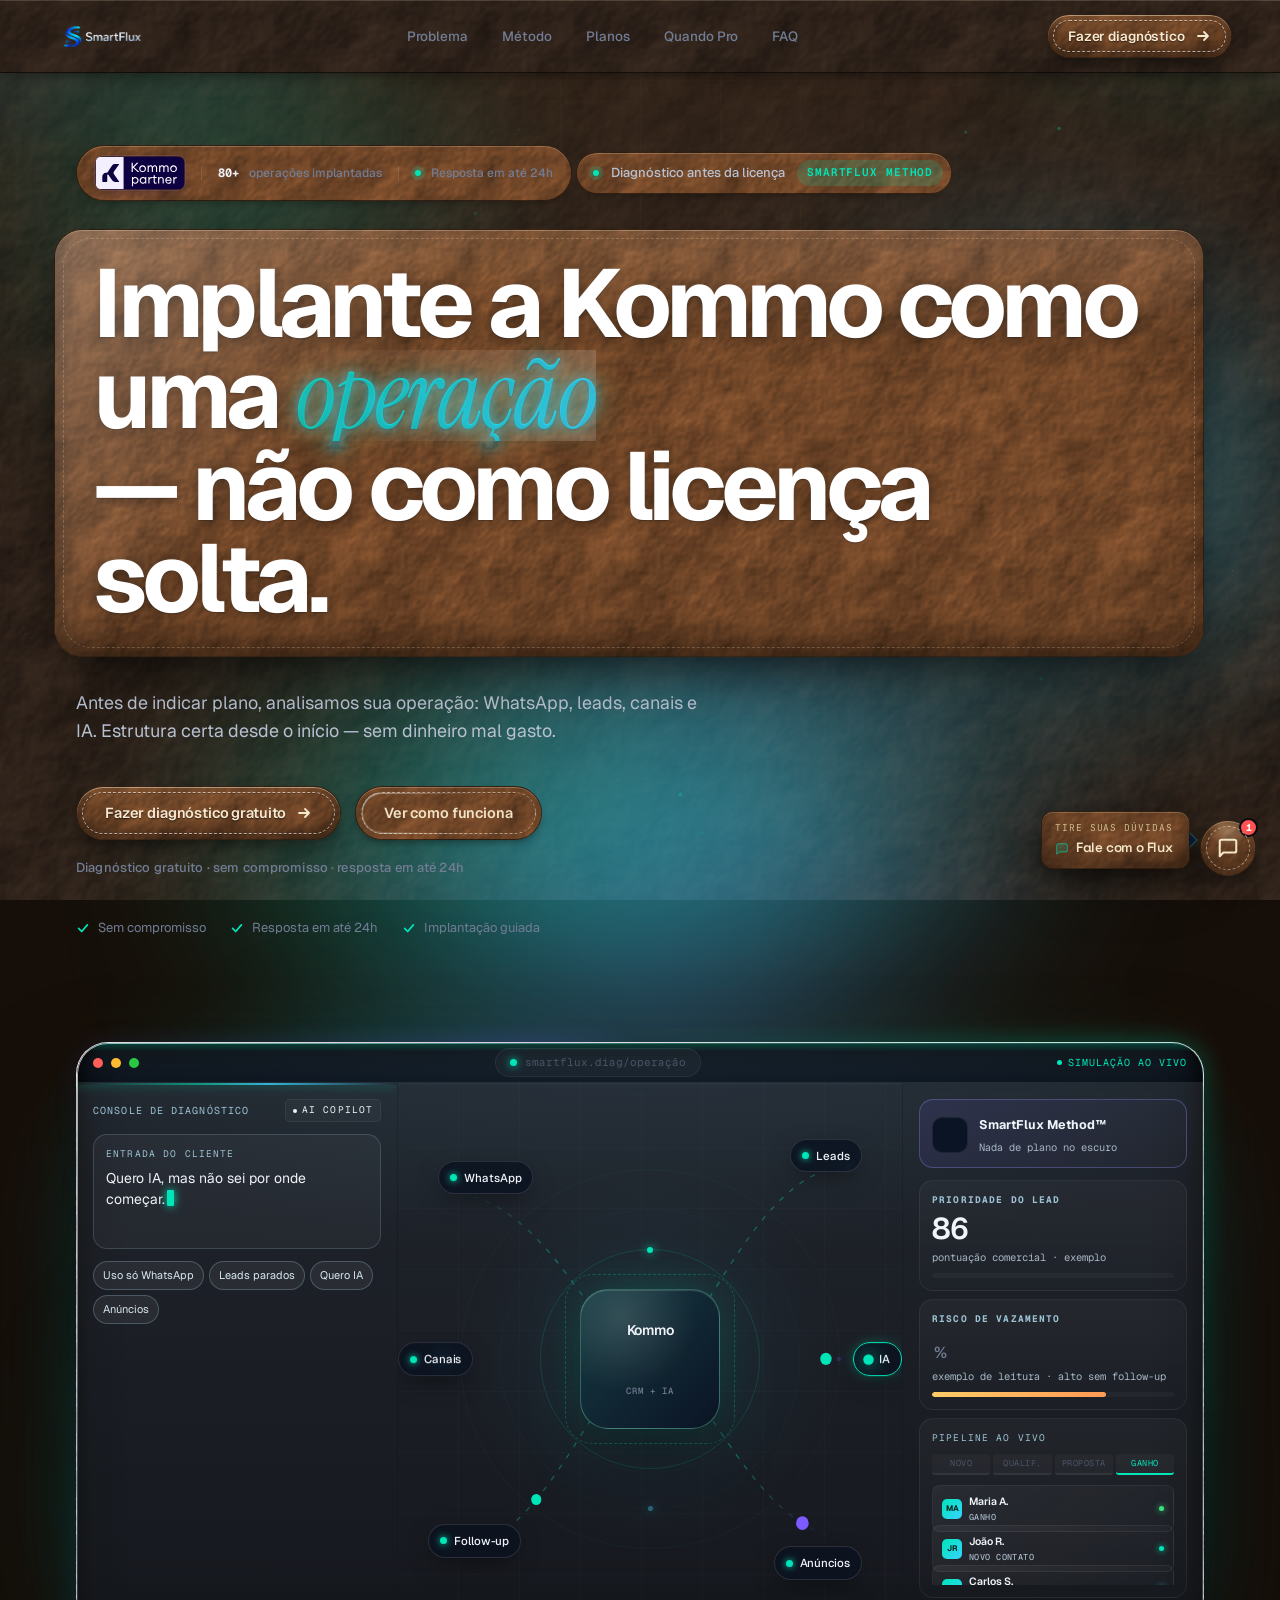
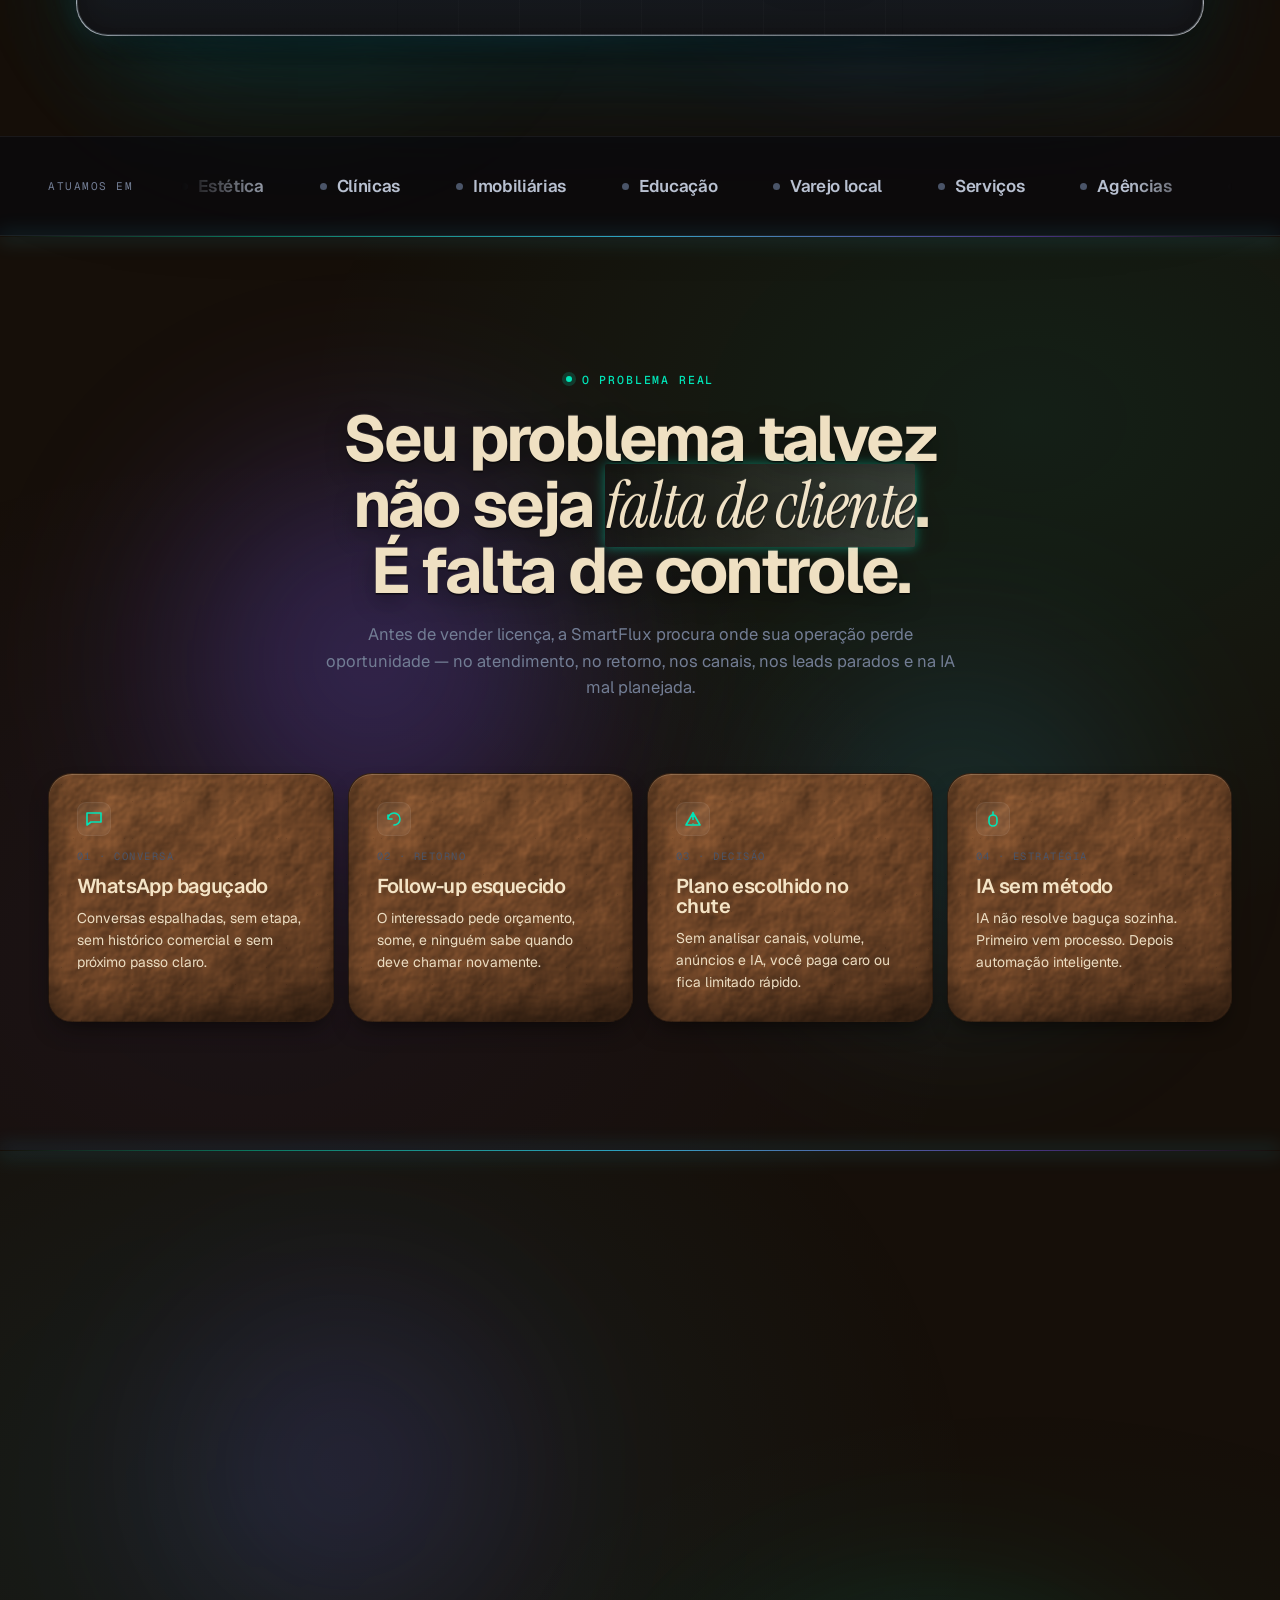
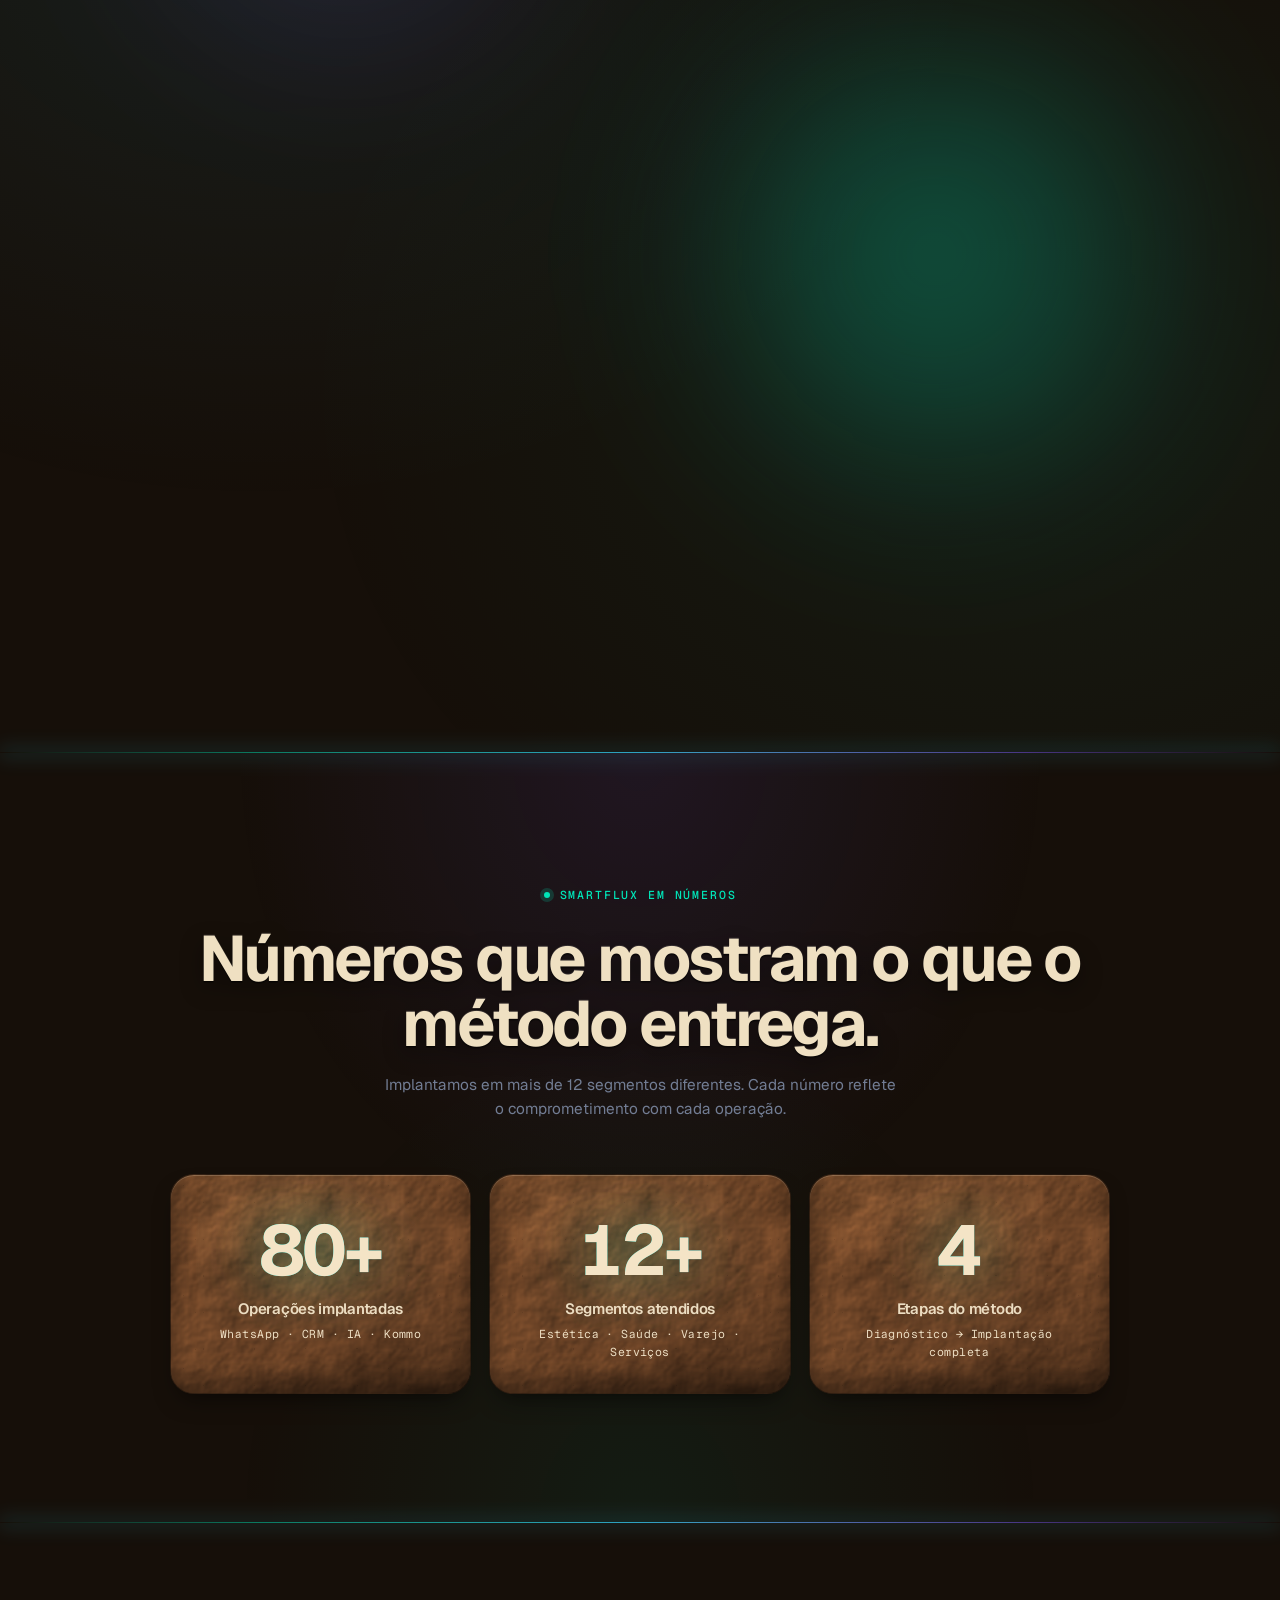
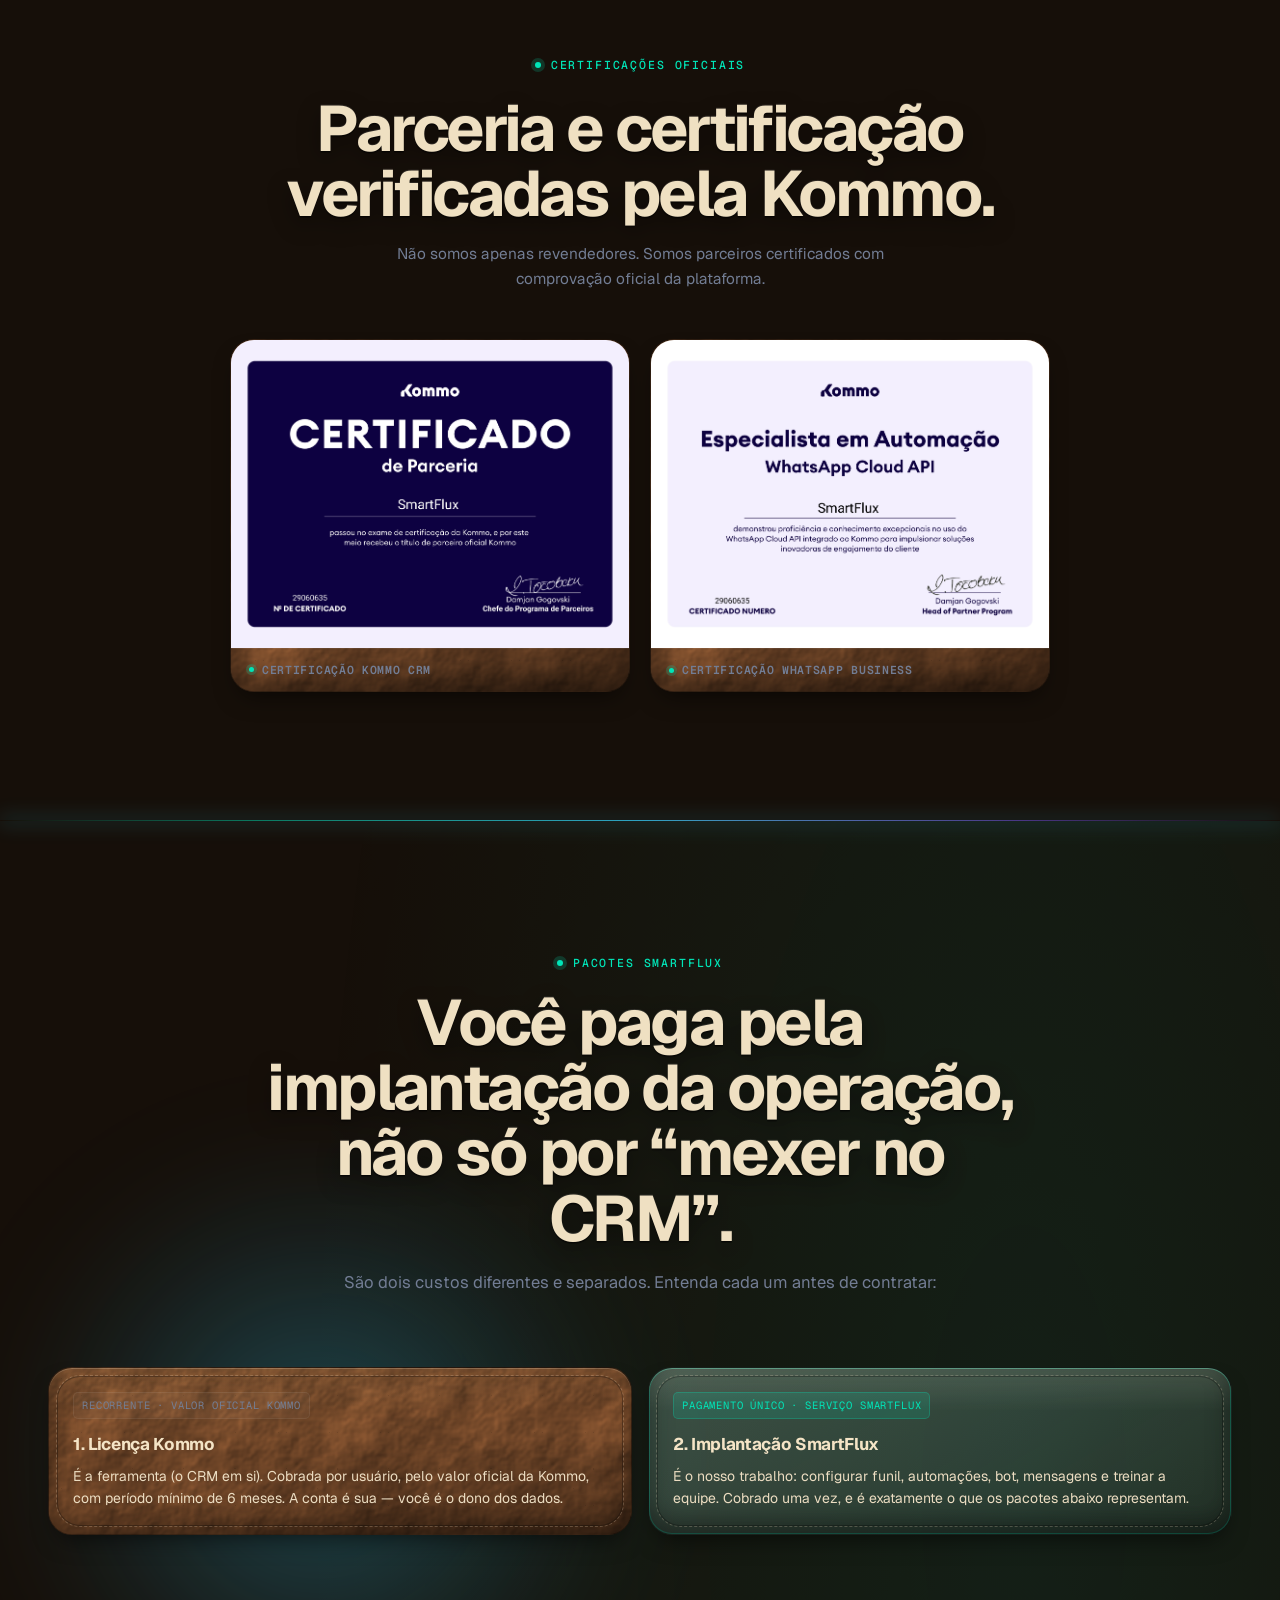
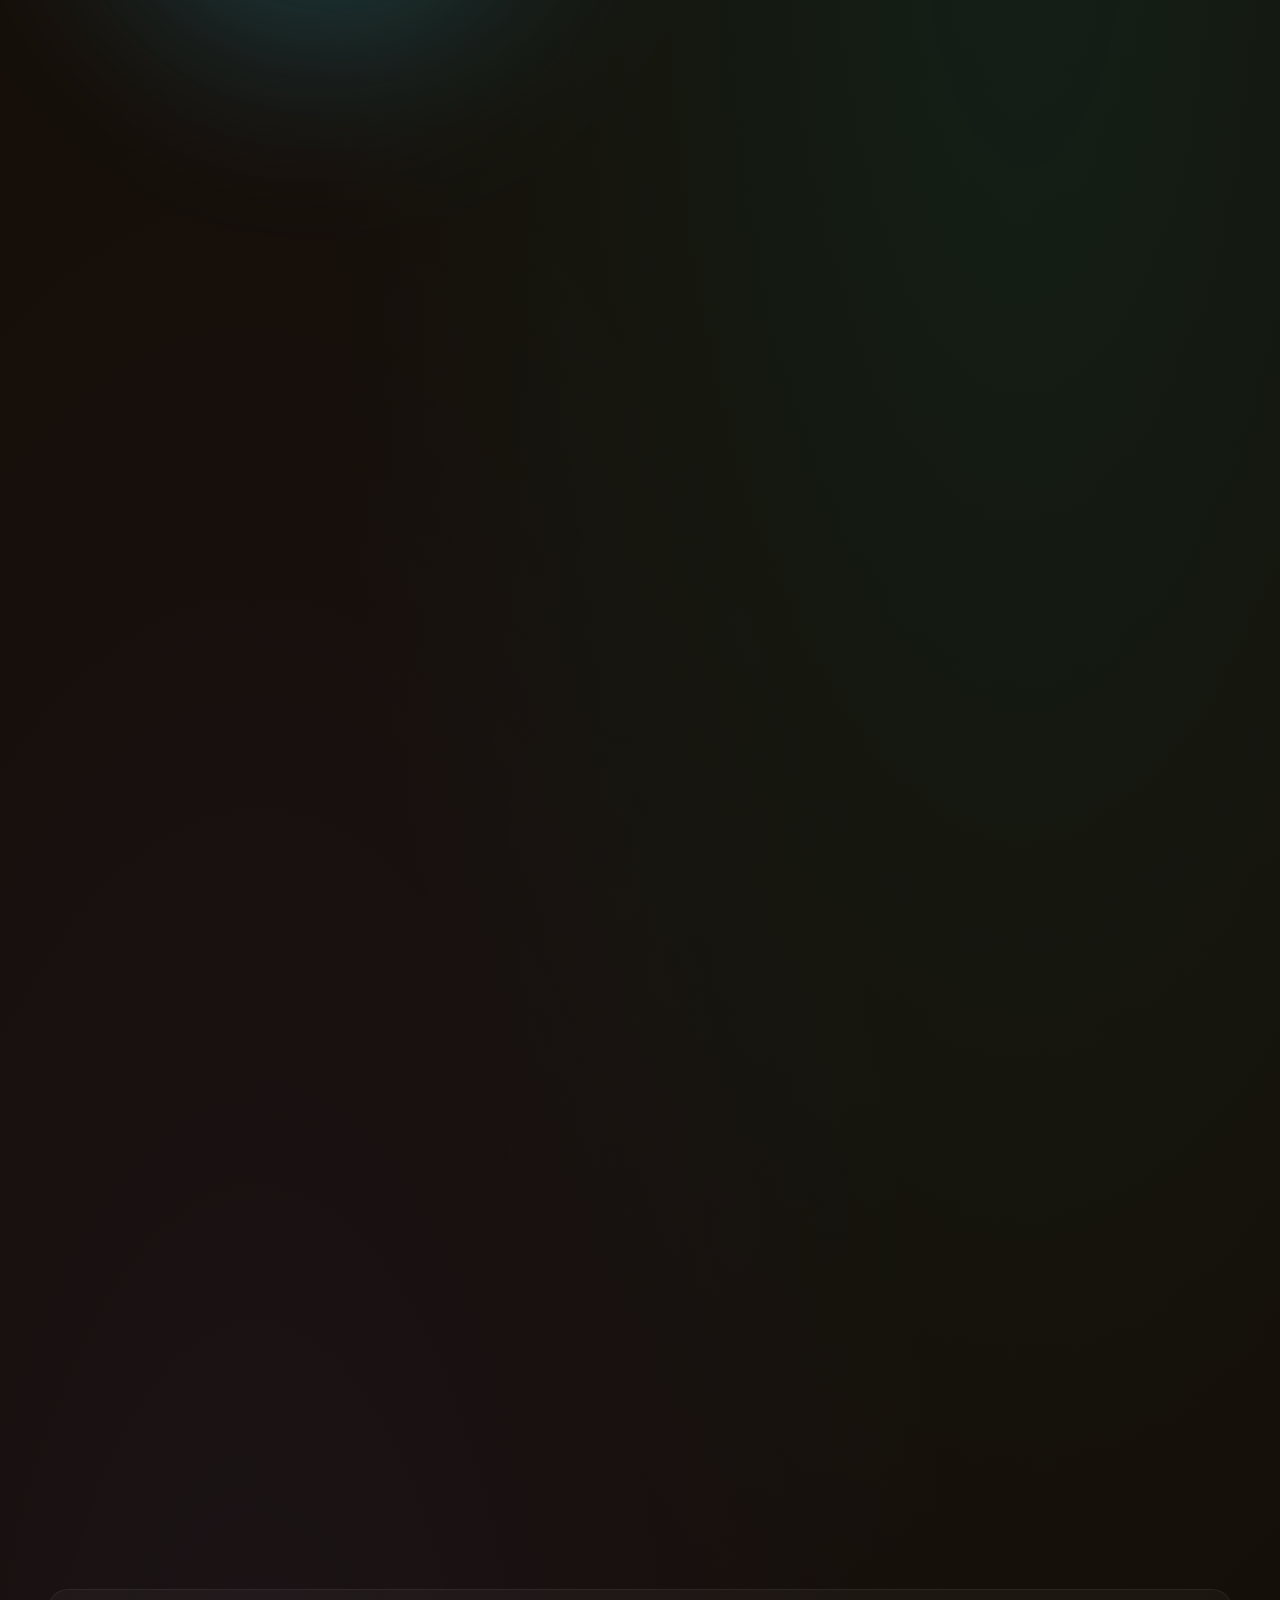
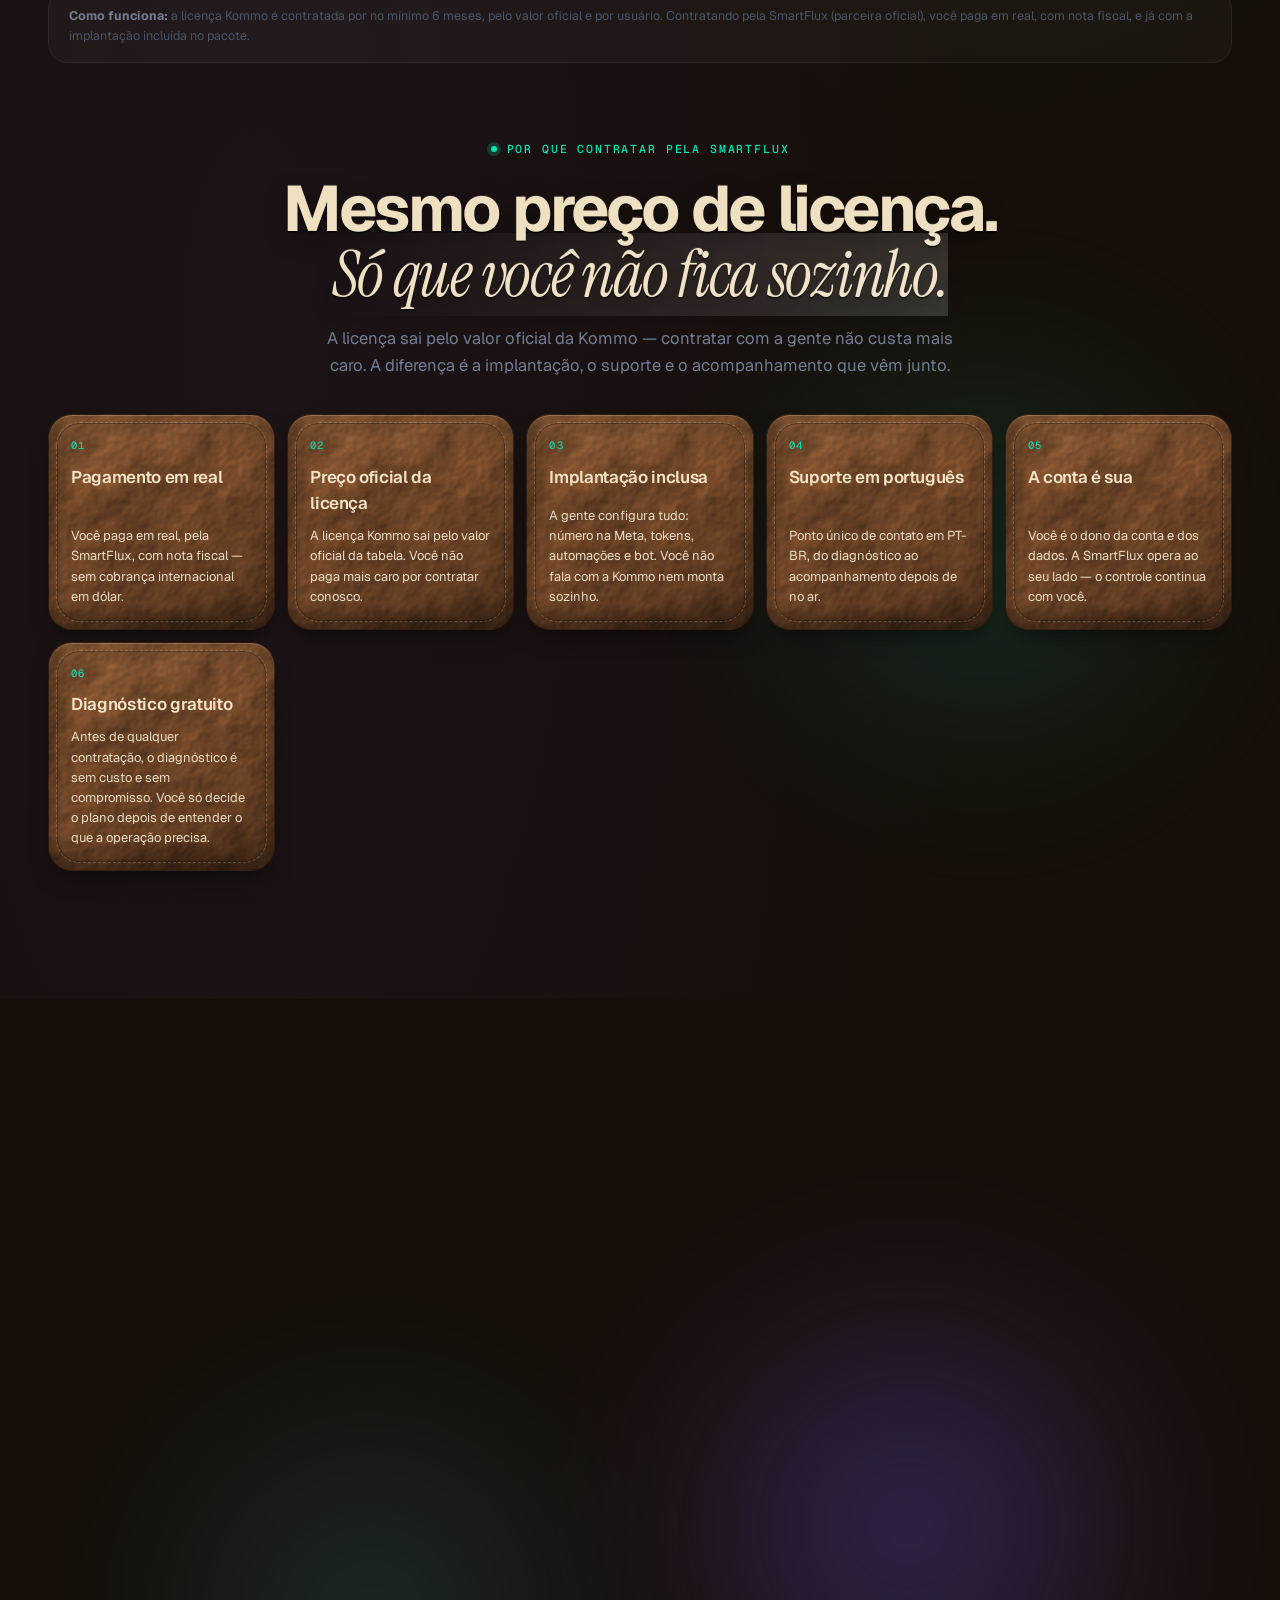
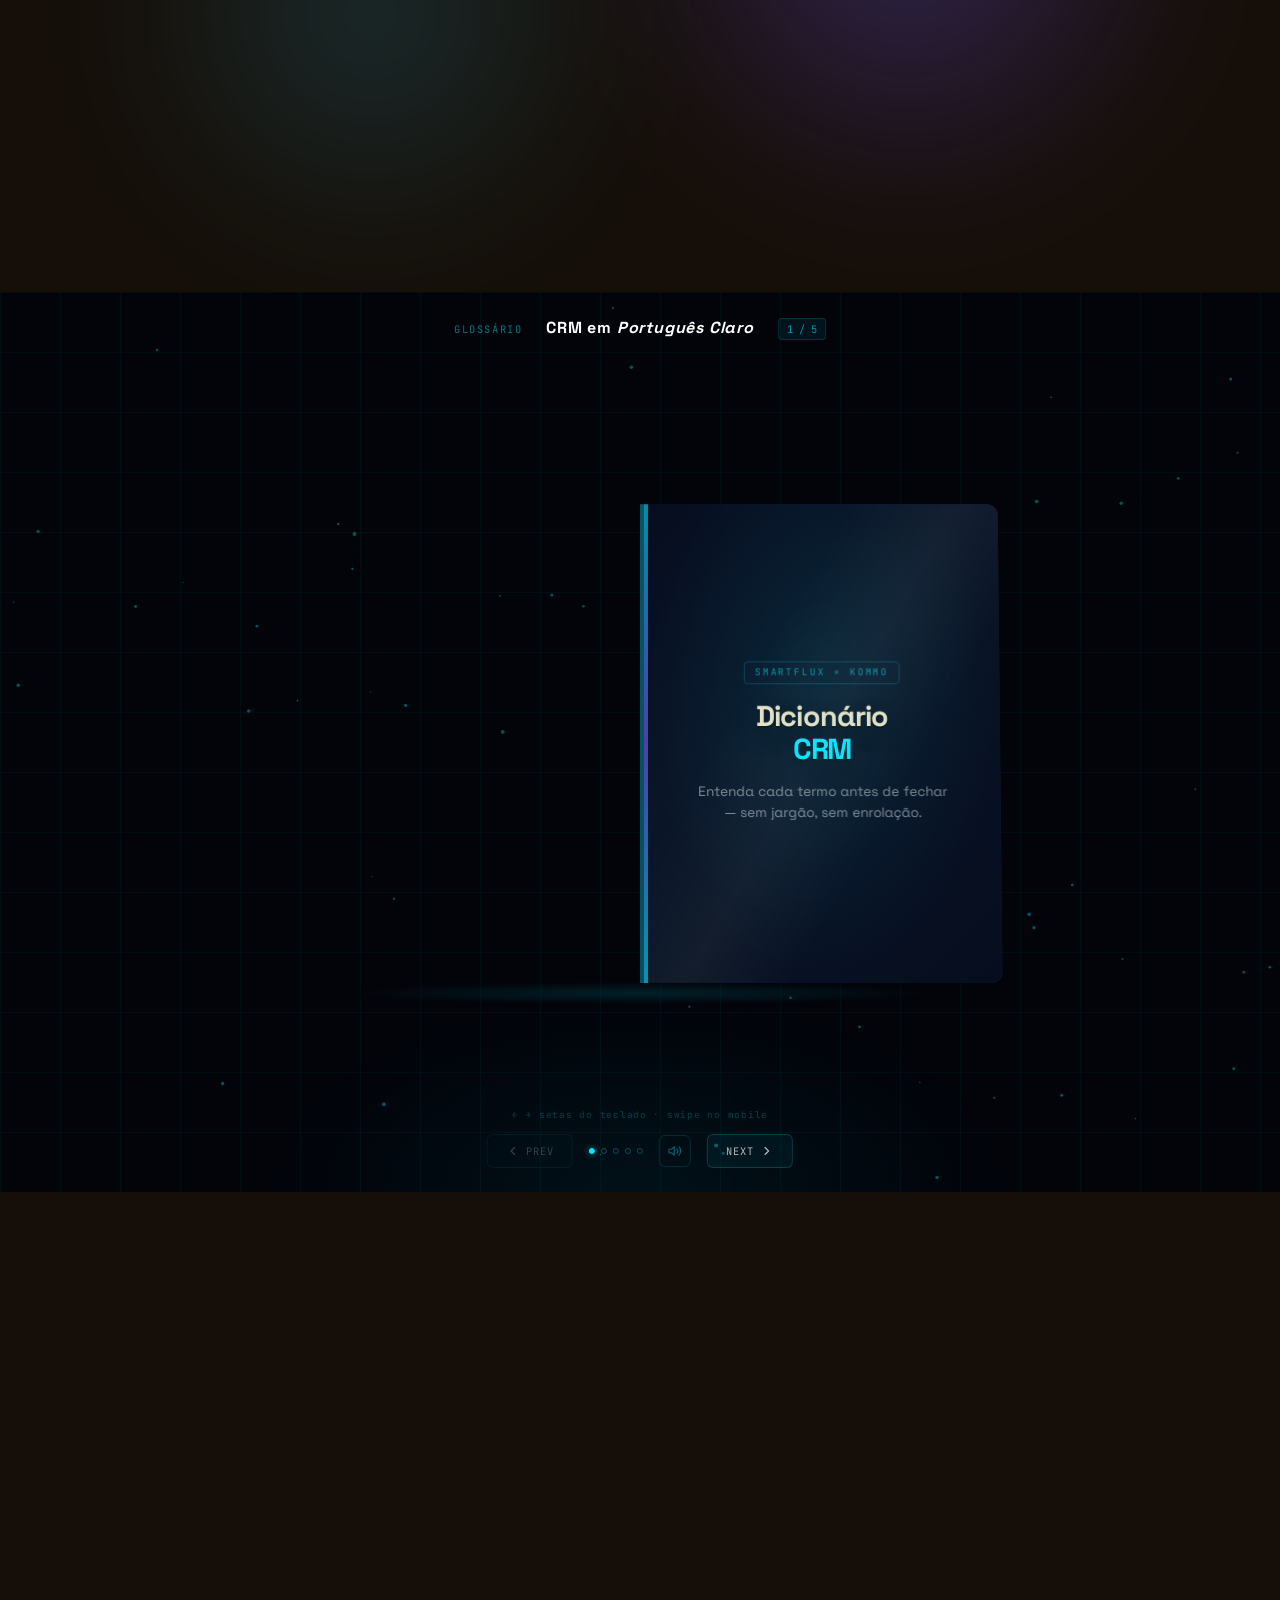
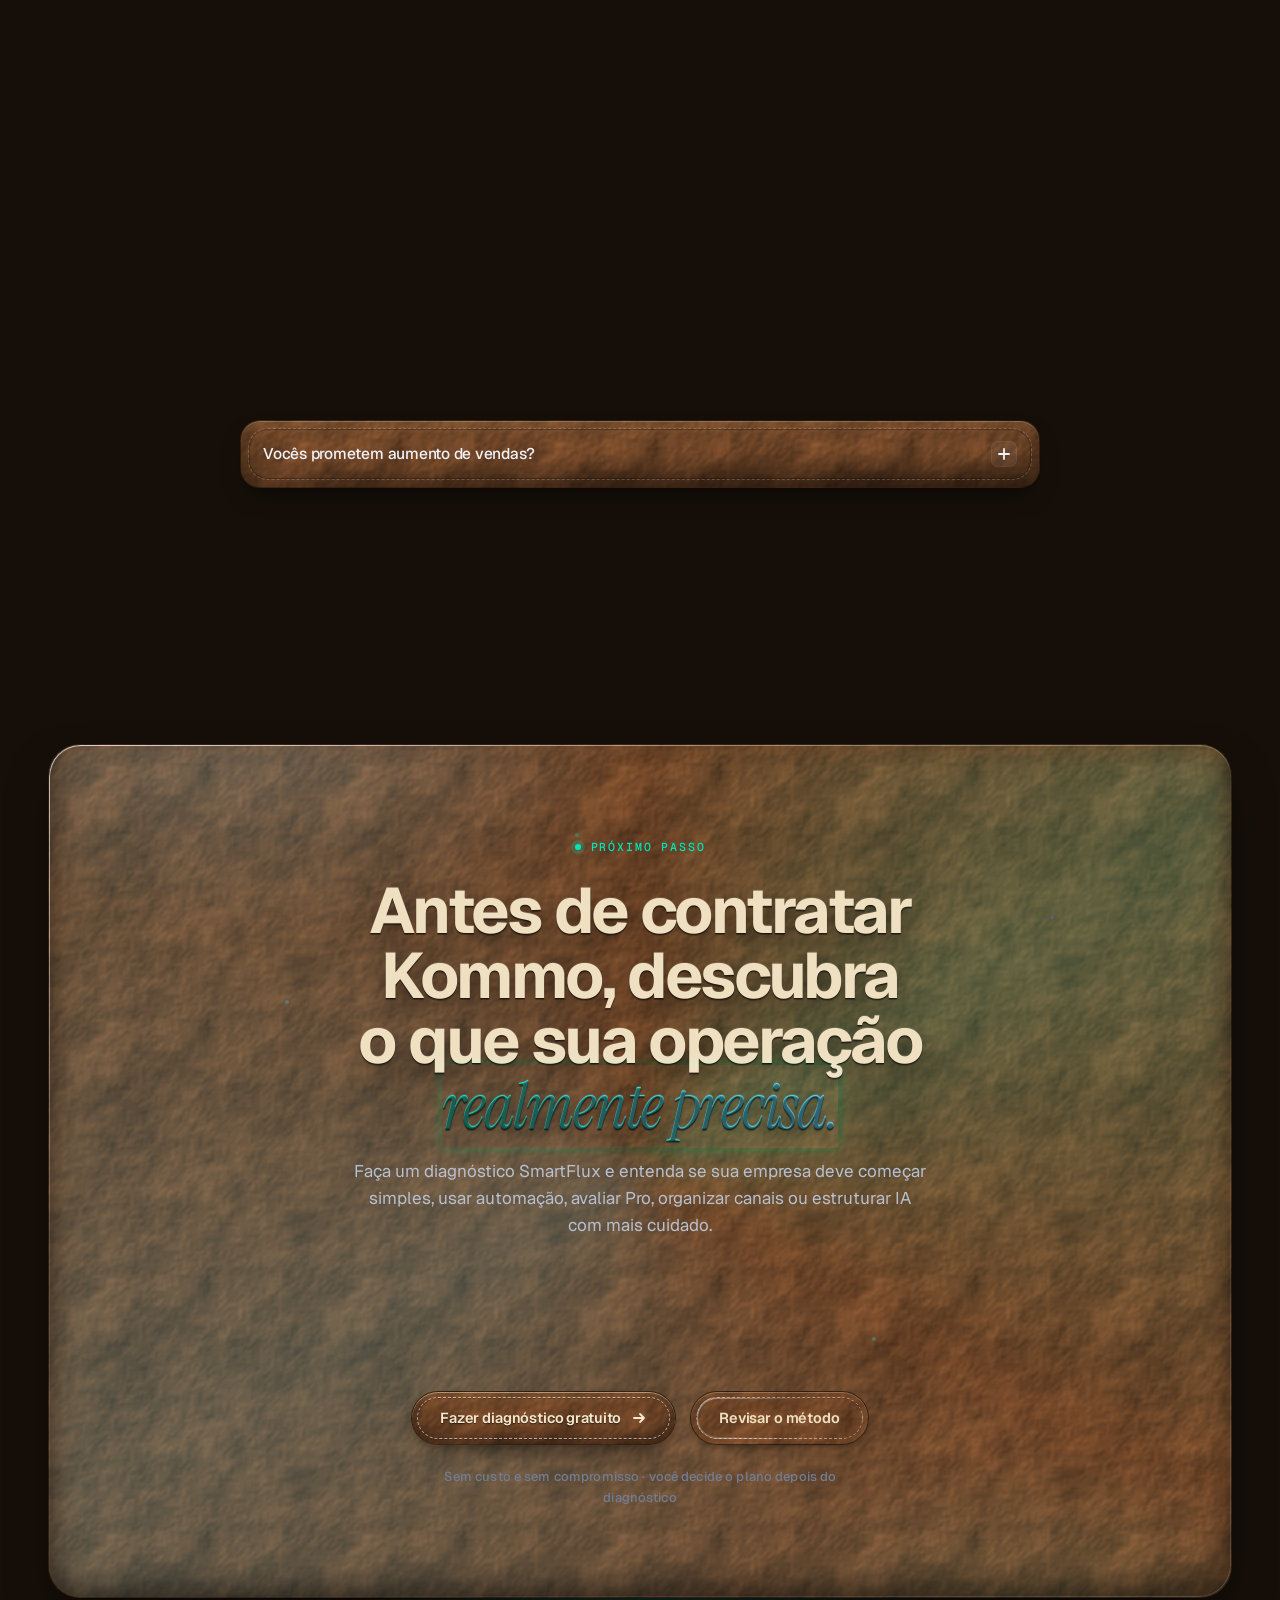
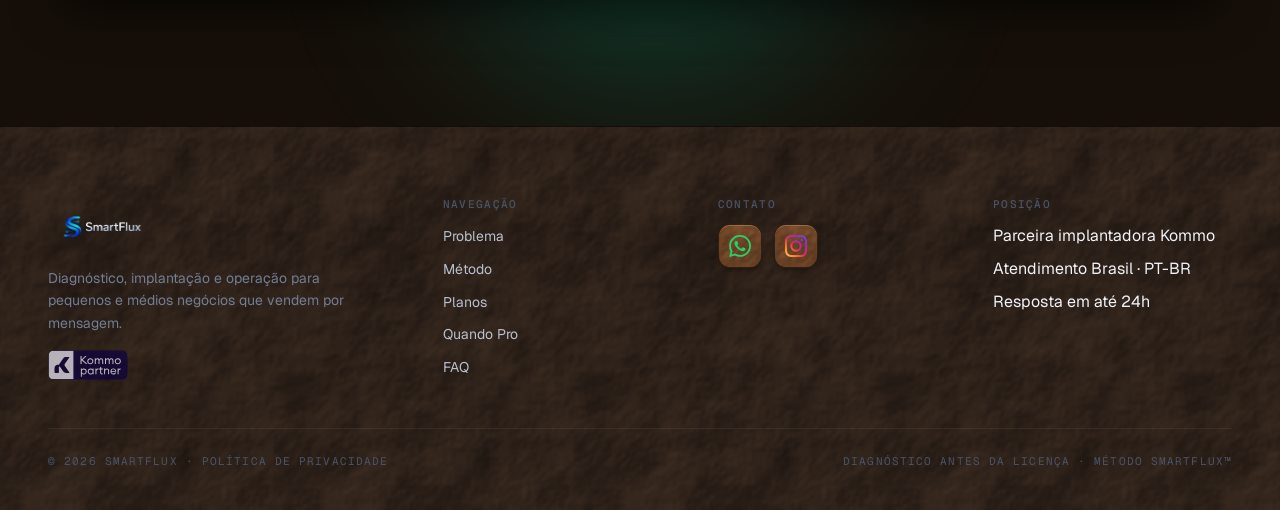
==== commit bab25c9f: "Brand review #3/LGPD: renomeia 'Resultados reais' -> 'SmartFlux em numeros' (sem cases) e adiciona p" ====
--- a/index.html
+++ b/index.html
@@ -411,7 +411,7 @@
 <section id="voz" class="section-wash-3">
   <div class="container">
     <div class="results-wrap" data-reveal>
-      <span class="eyebrow">Resultados reais</span>
+      <span class="eyebrow">SmartFlux em números</span>
       <h2 style="margin-top:20px;max-width:22ch;margin-inline:auto;text-align:center">Números que mostram o que o método entrega.</h2>
       <p style="color:var(--ink-3);font-size:clamp(15px,1.2vw,17px);max-width:52ch;margin:16px auto 52px;text-align:center;line-height:1.6">Implantamos em mais de 12 segmentos diferentes. Cada número reflete o comprometimento com cada operação.</p>
       <div class="results-grid">
@@ -1113,7 +1113,7 @@
       </div>
     </div>
     <div class="foot-base">
-      <span>&copy; <span id="year"></span> SmartFlux</span>
+      <span>&copy; <span id="year"></span> SmartFlux · <a href="privacidade.html">Política de Privacidade</a></span>
       <span>Diagnóstico antes da licença · Método SmartFlux™</span>
     </div>
   </div>
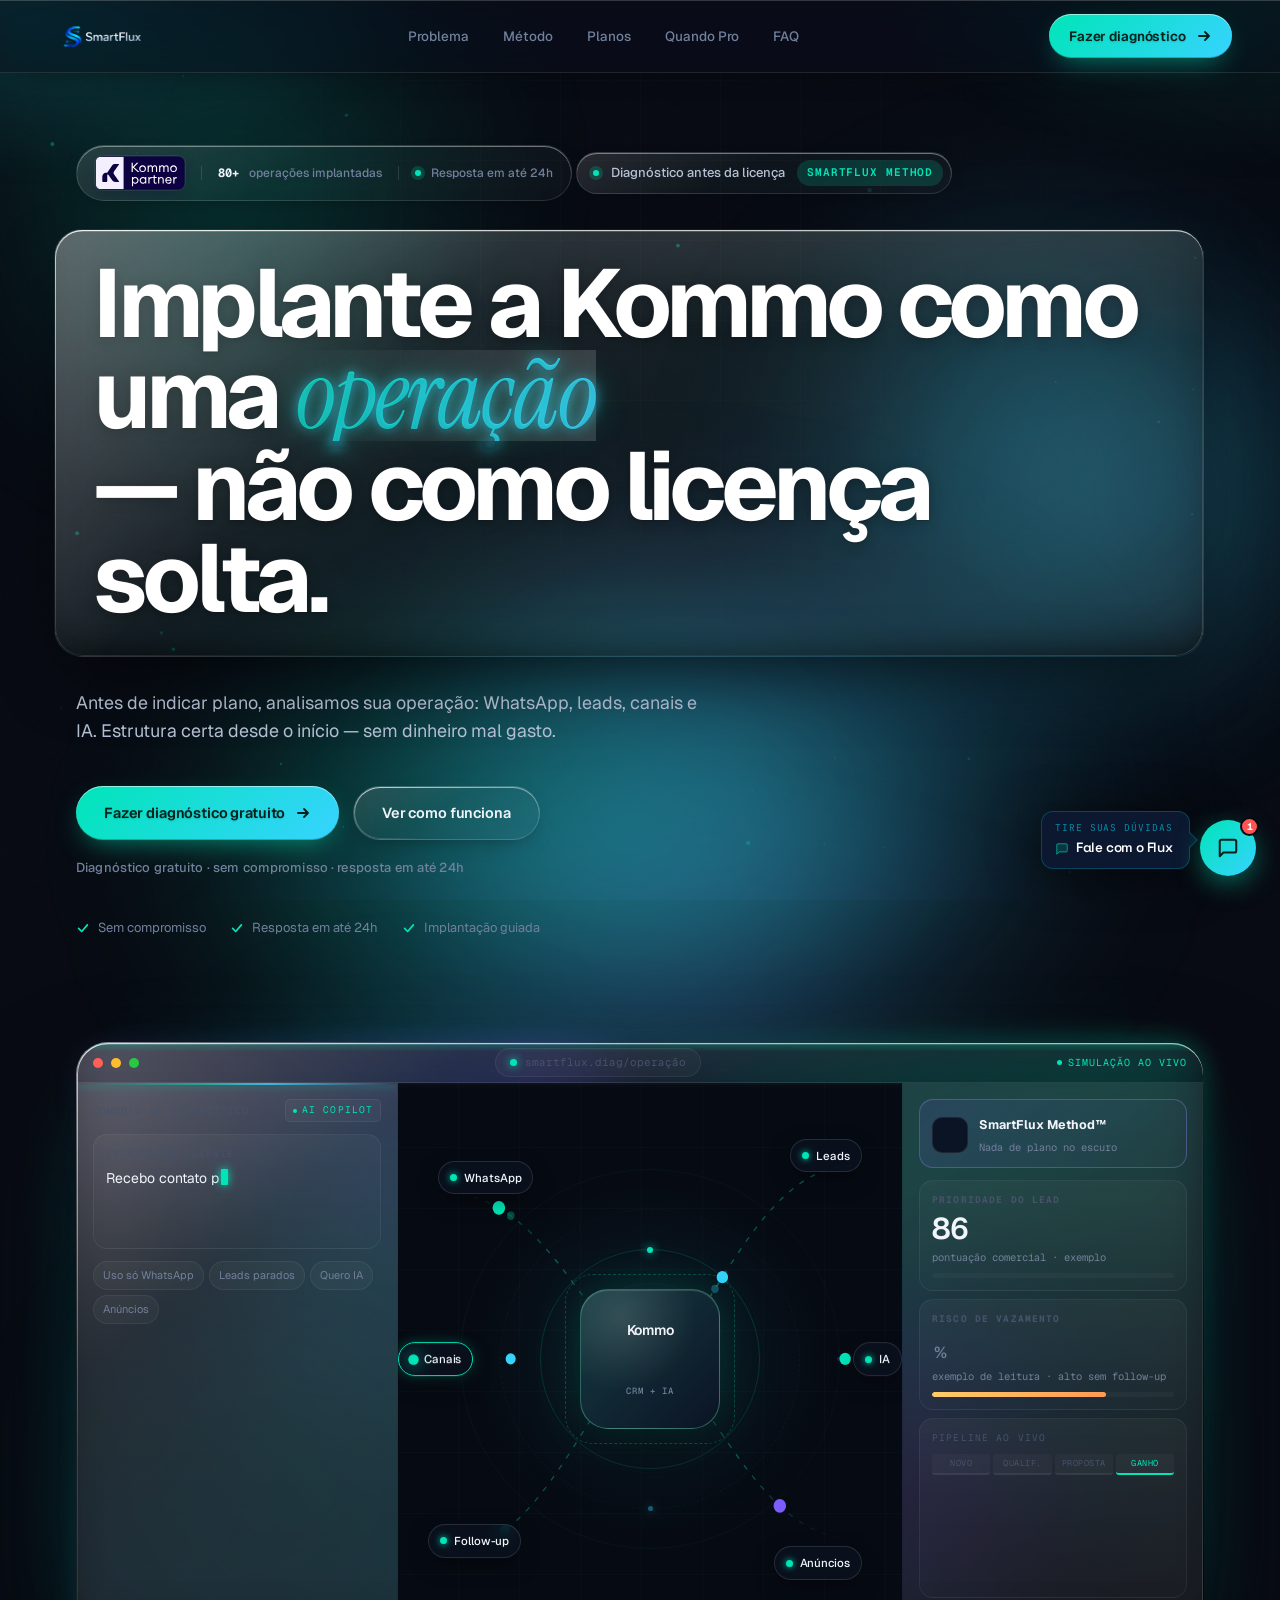
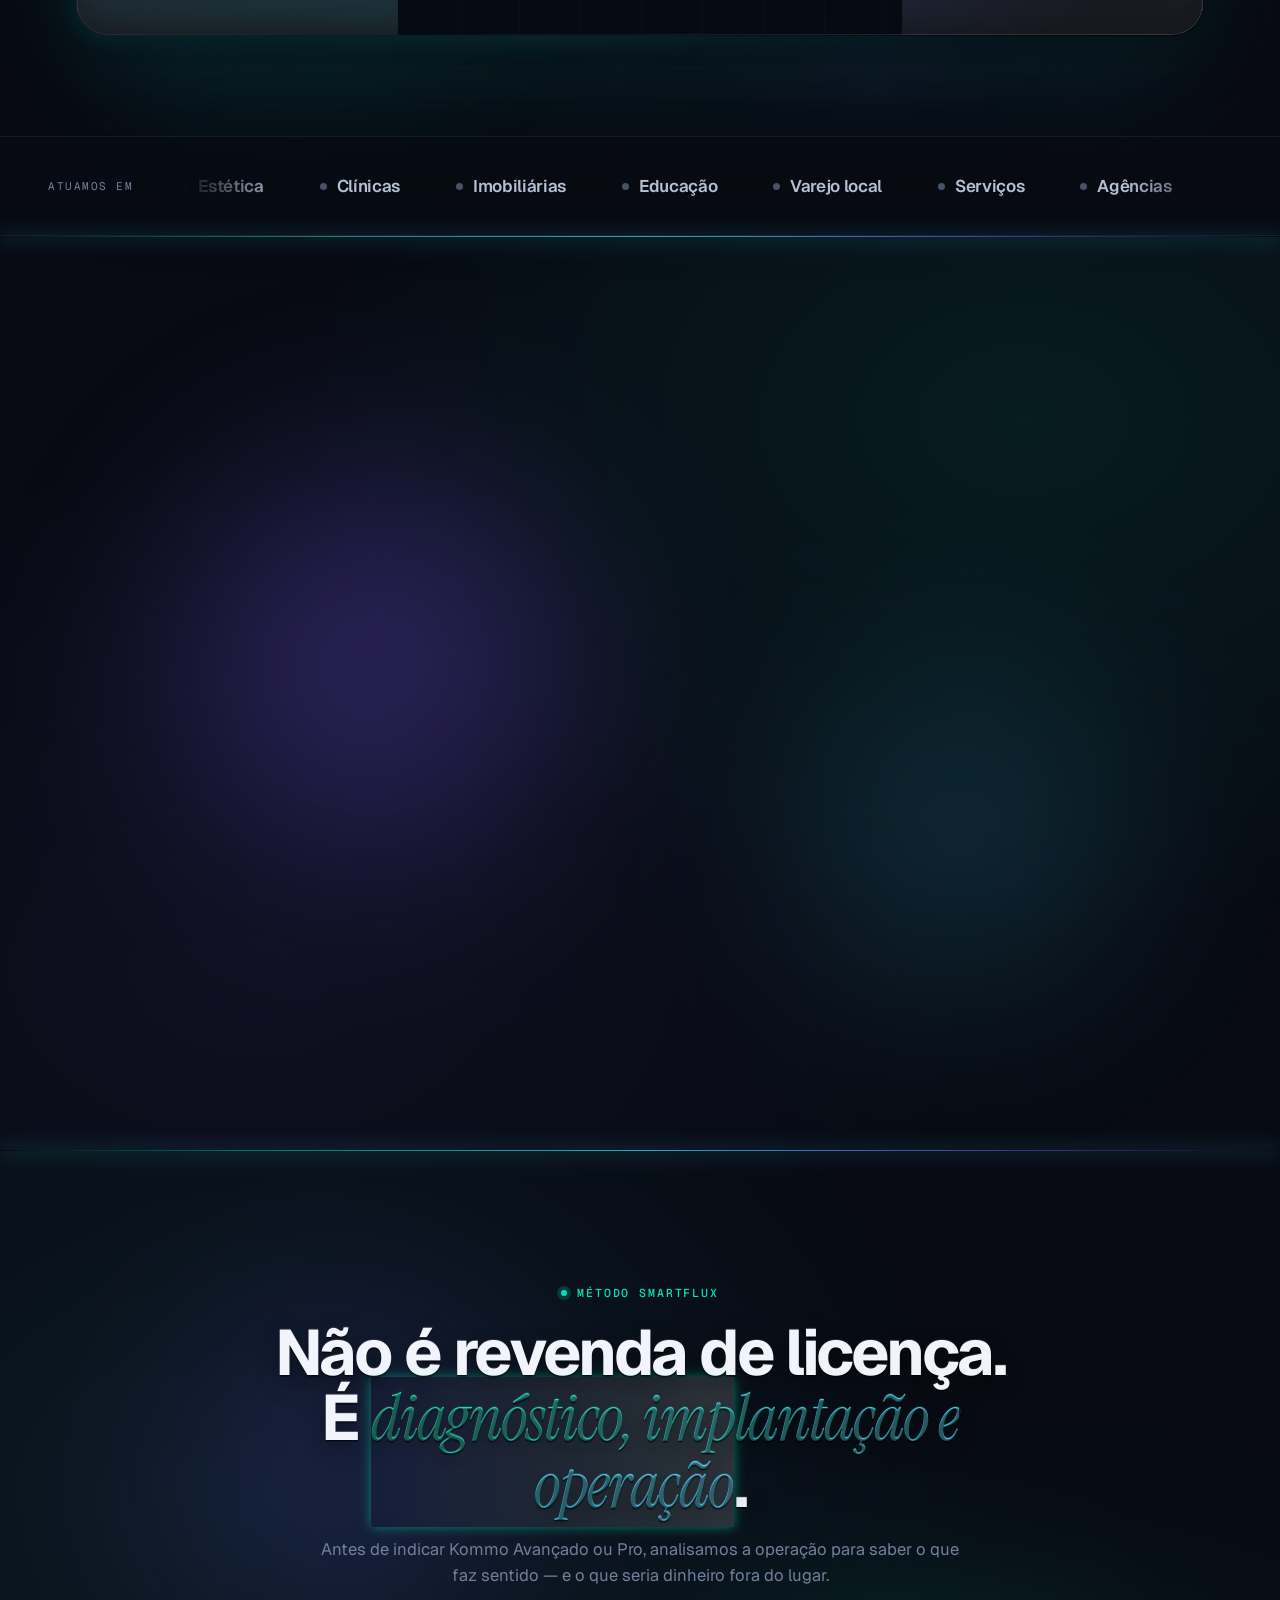
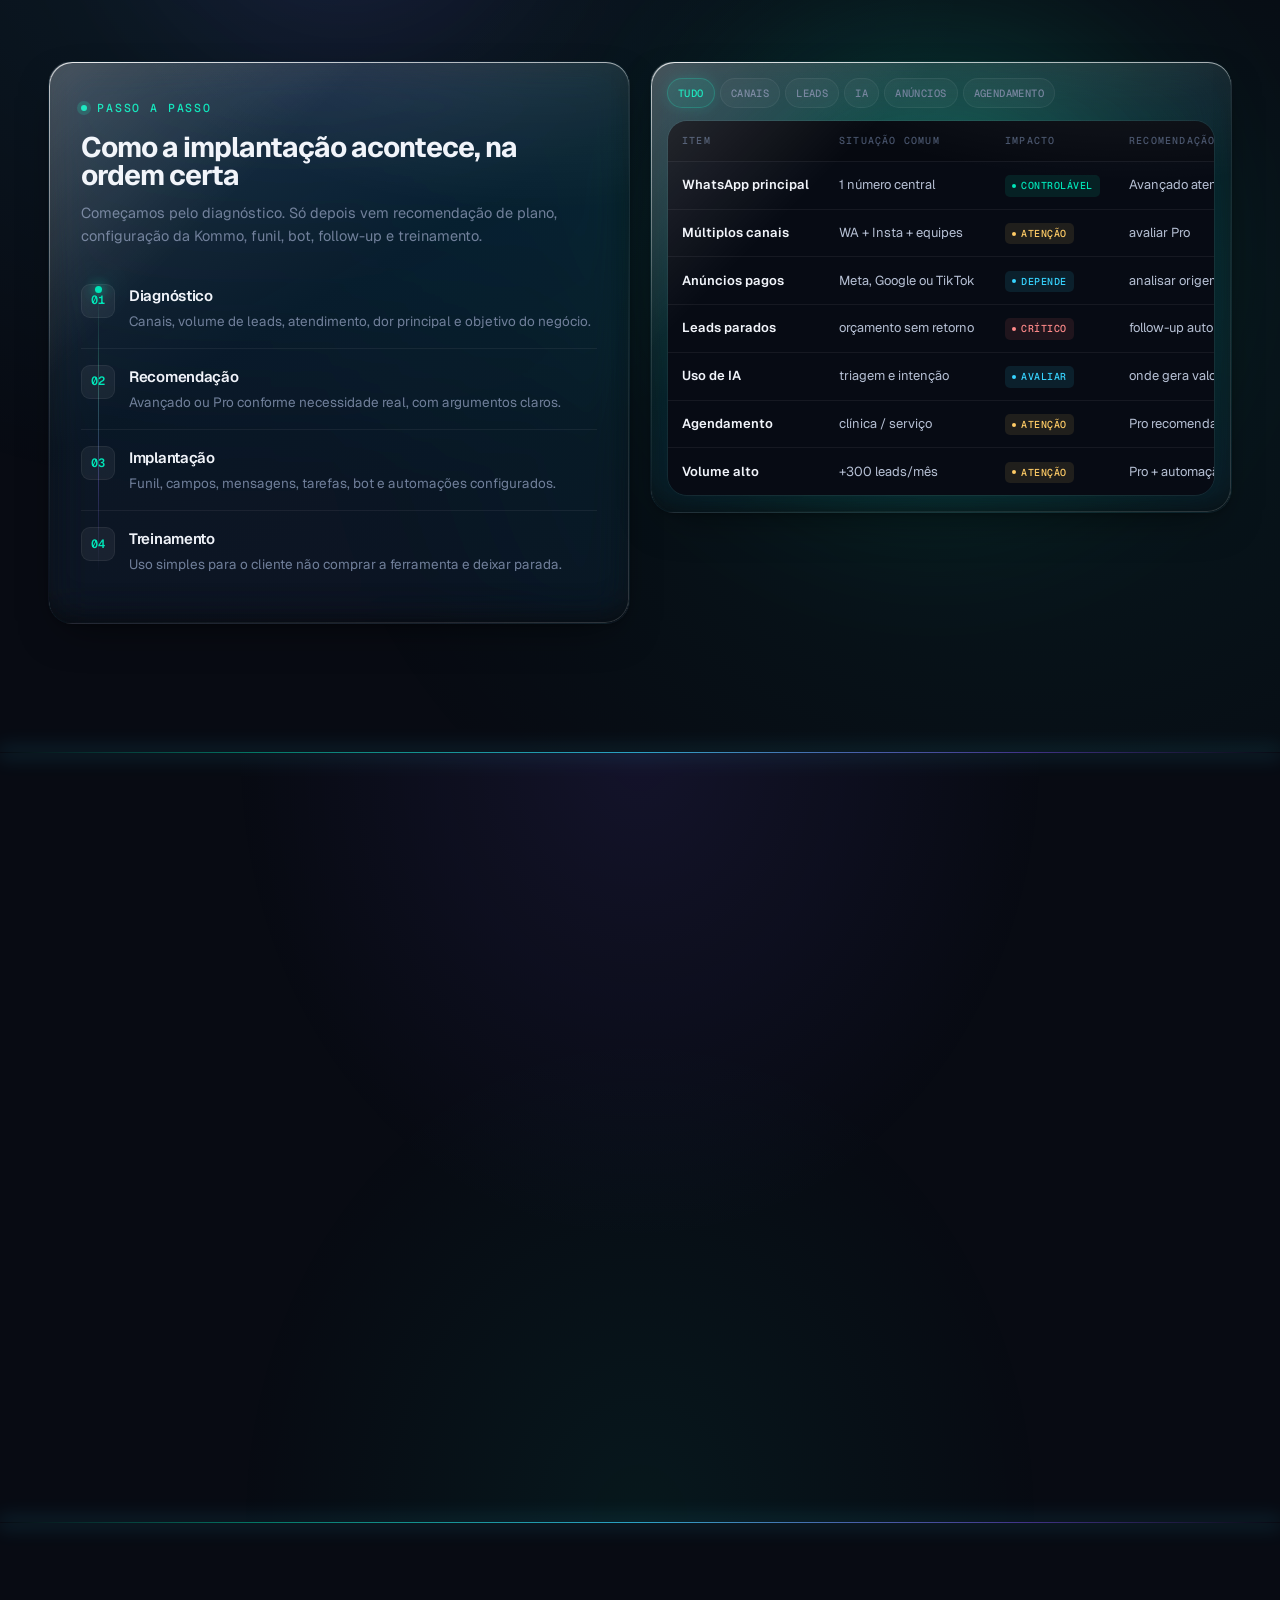
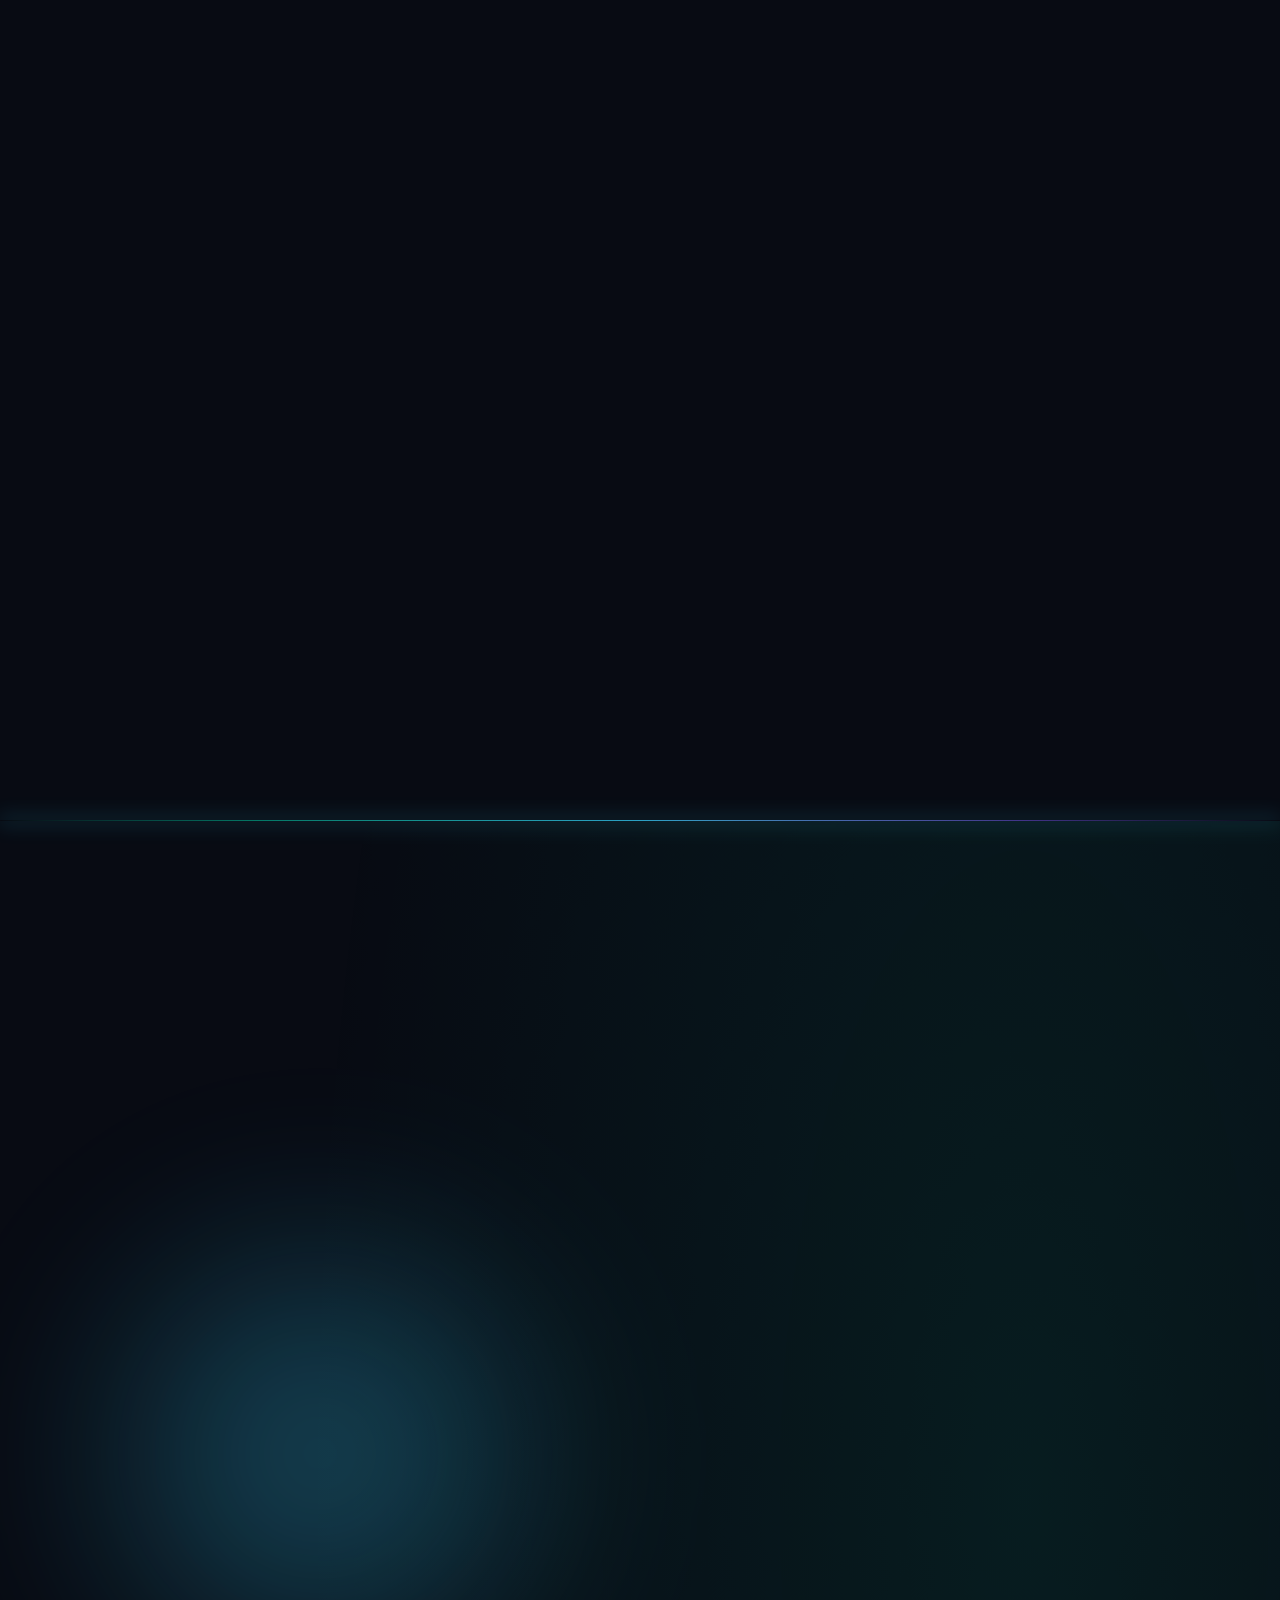
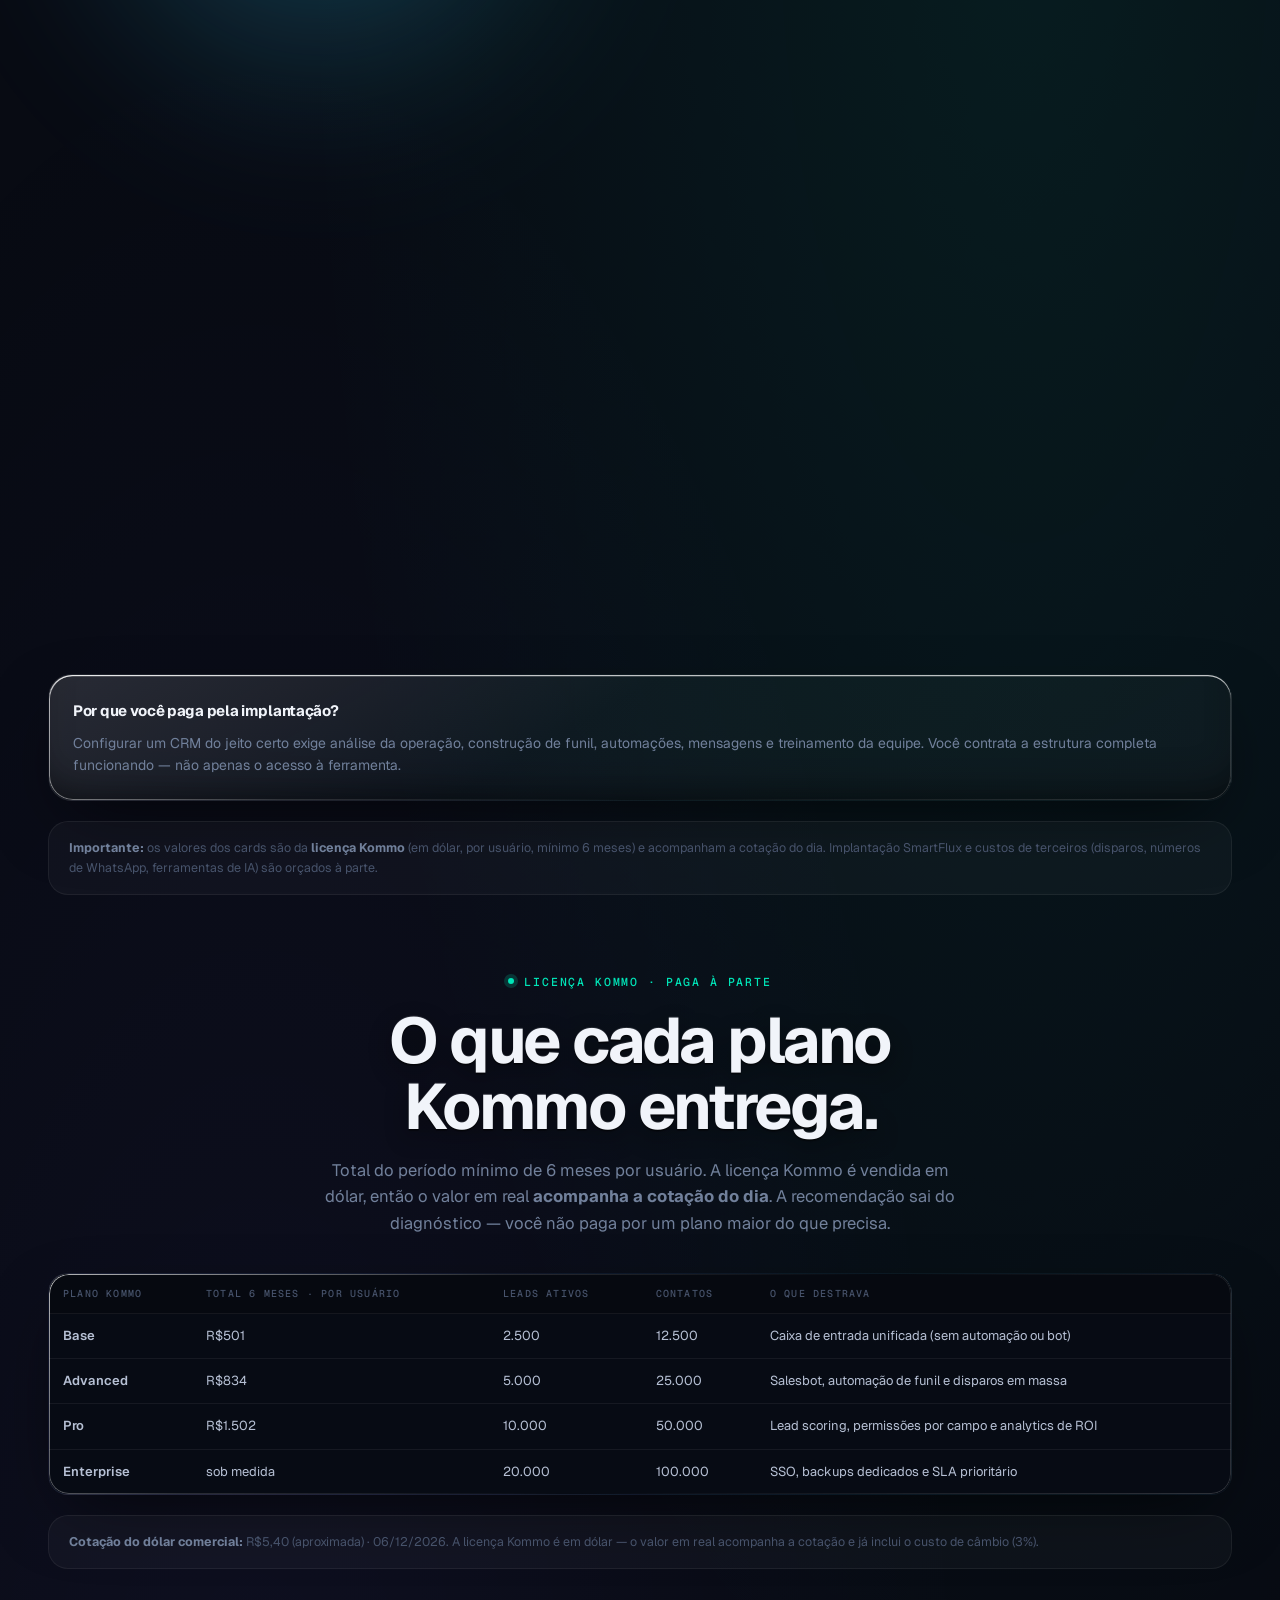
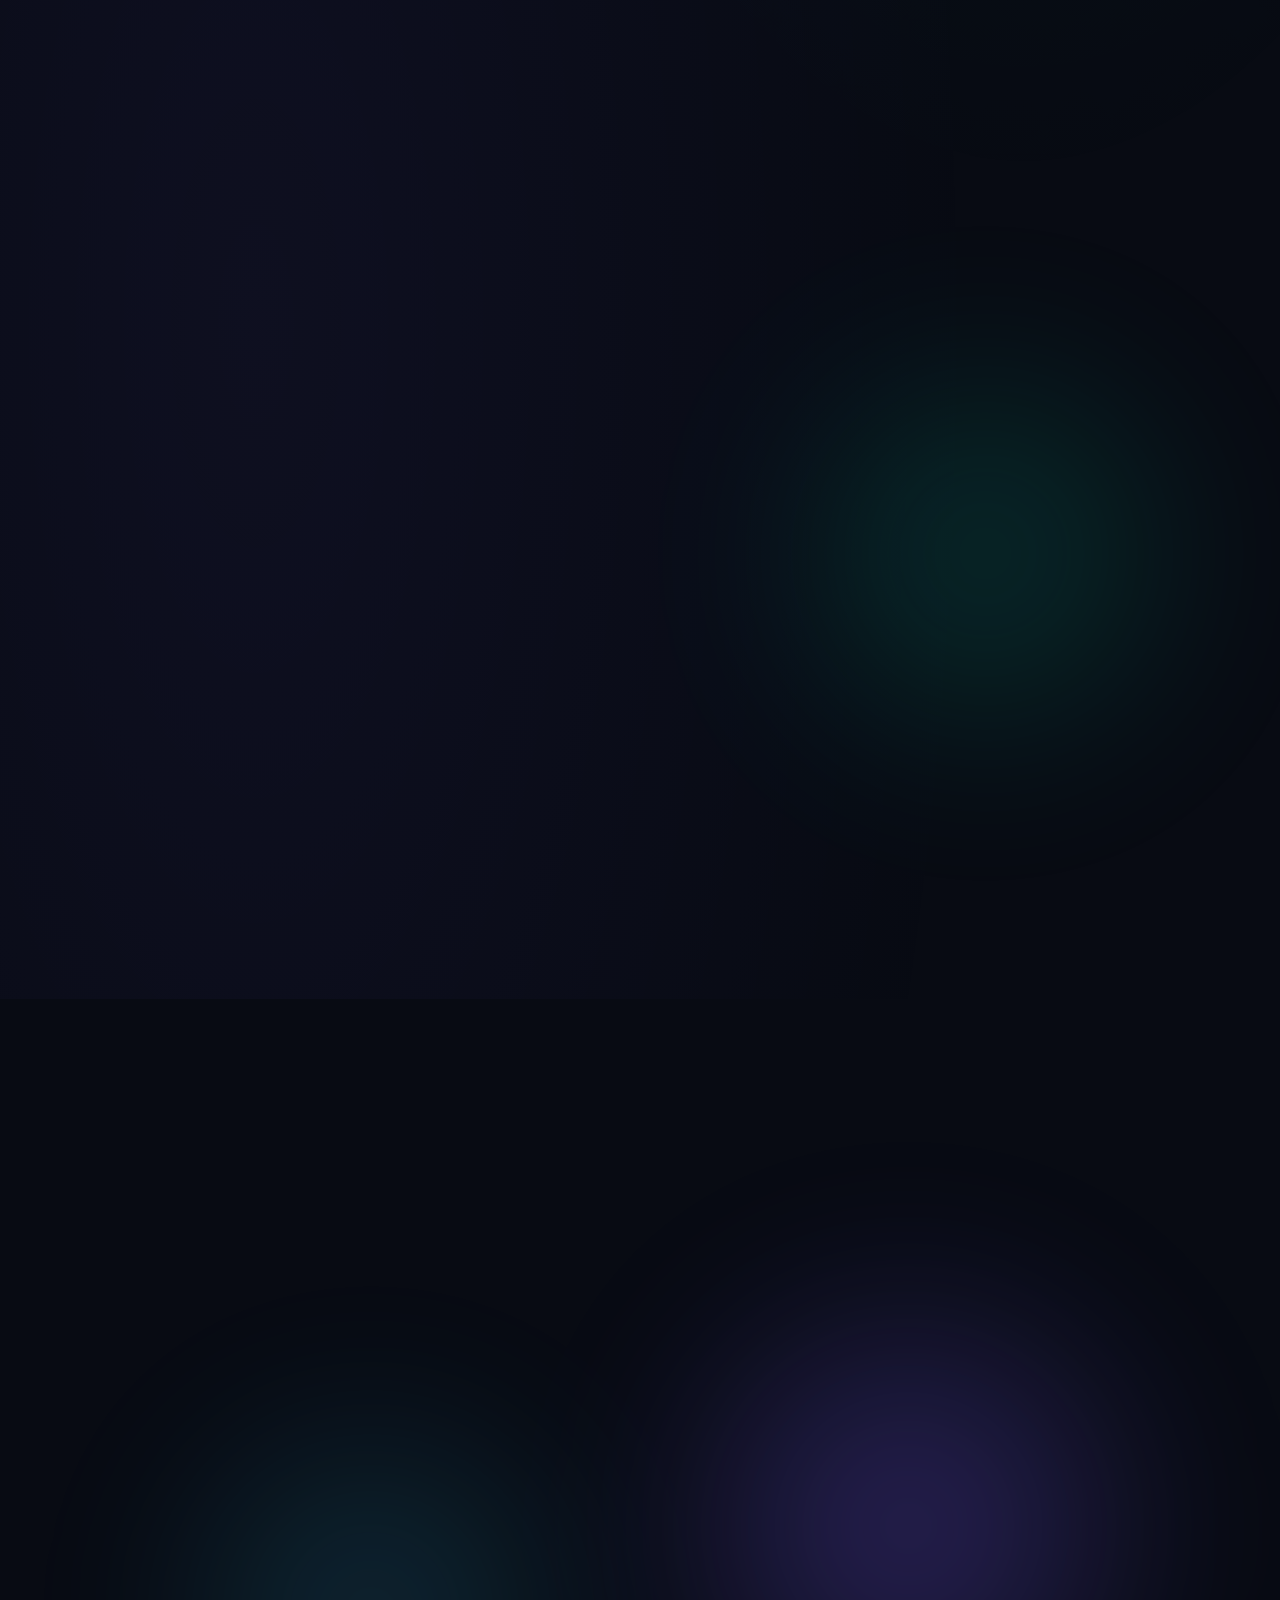
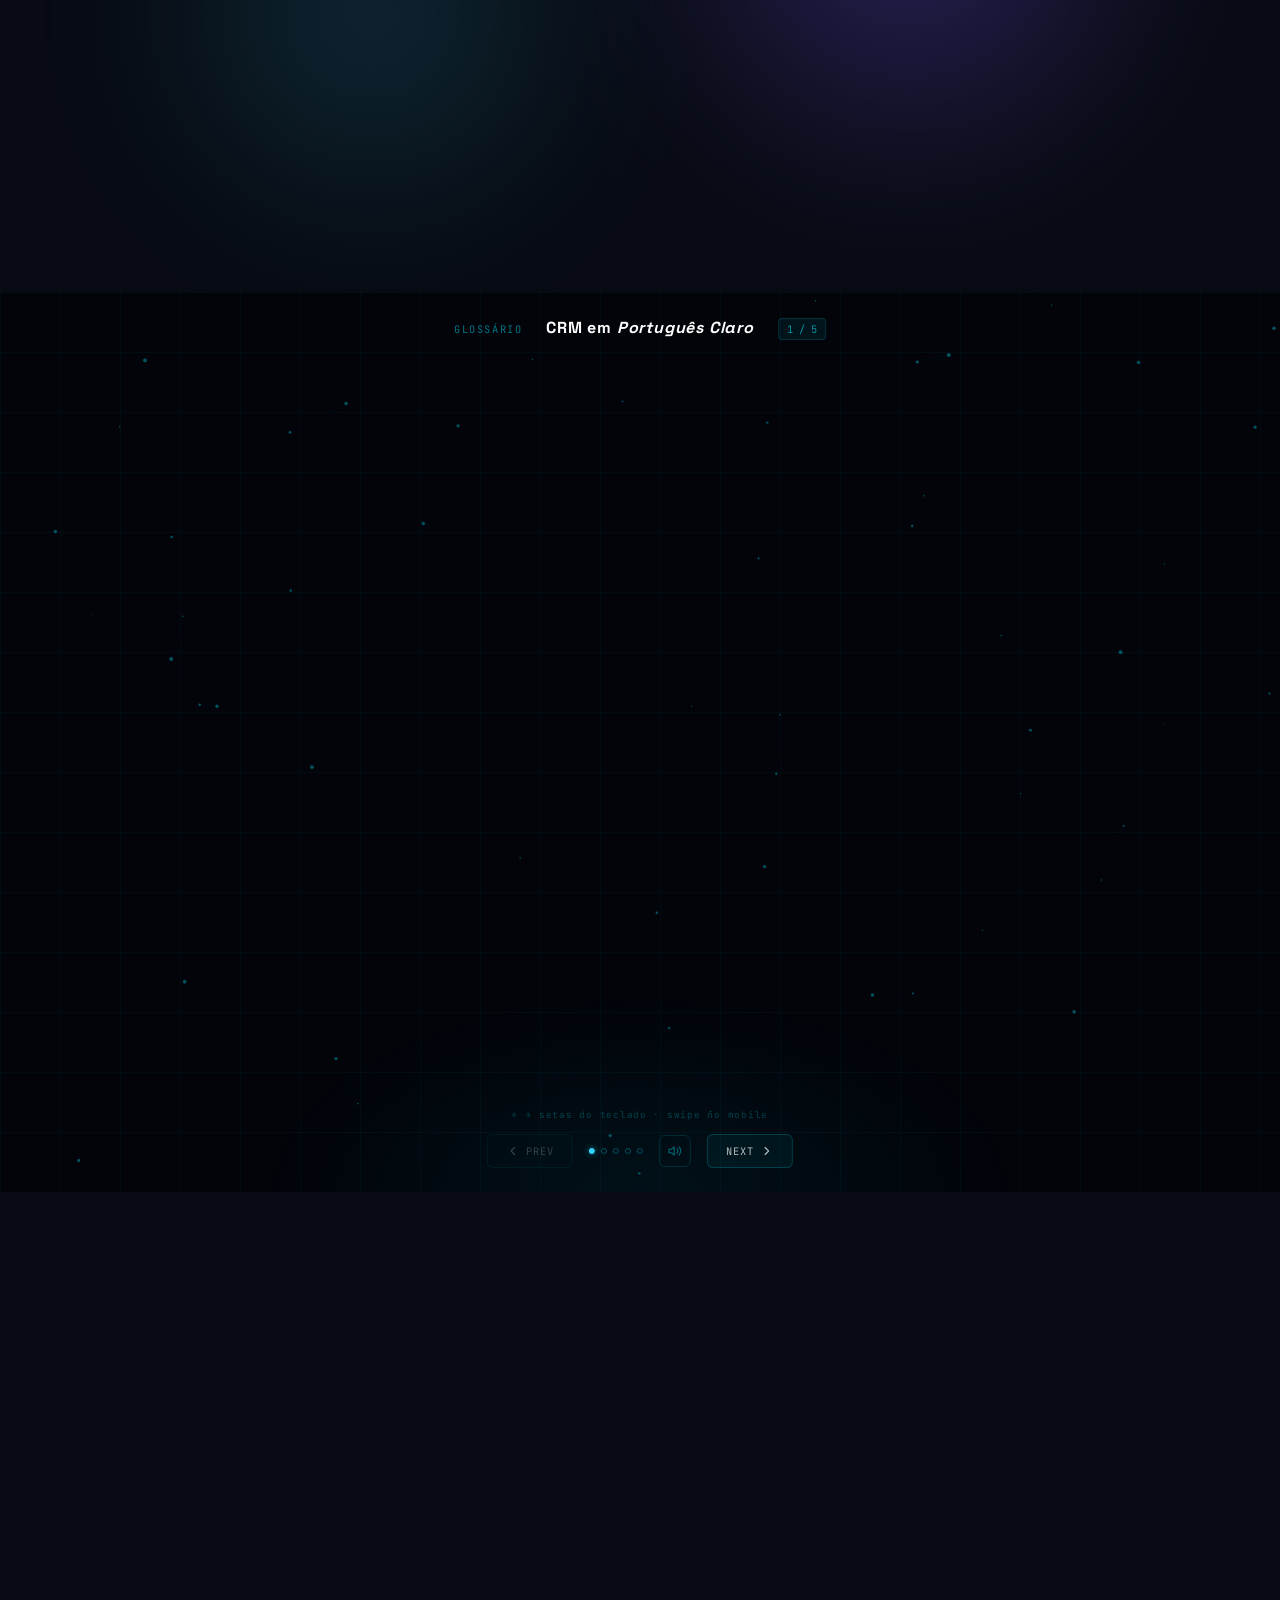
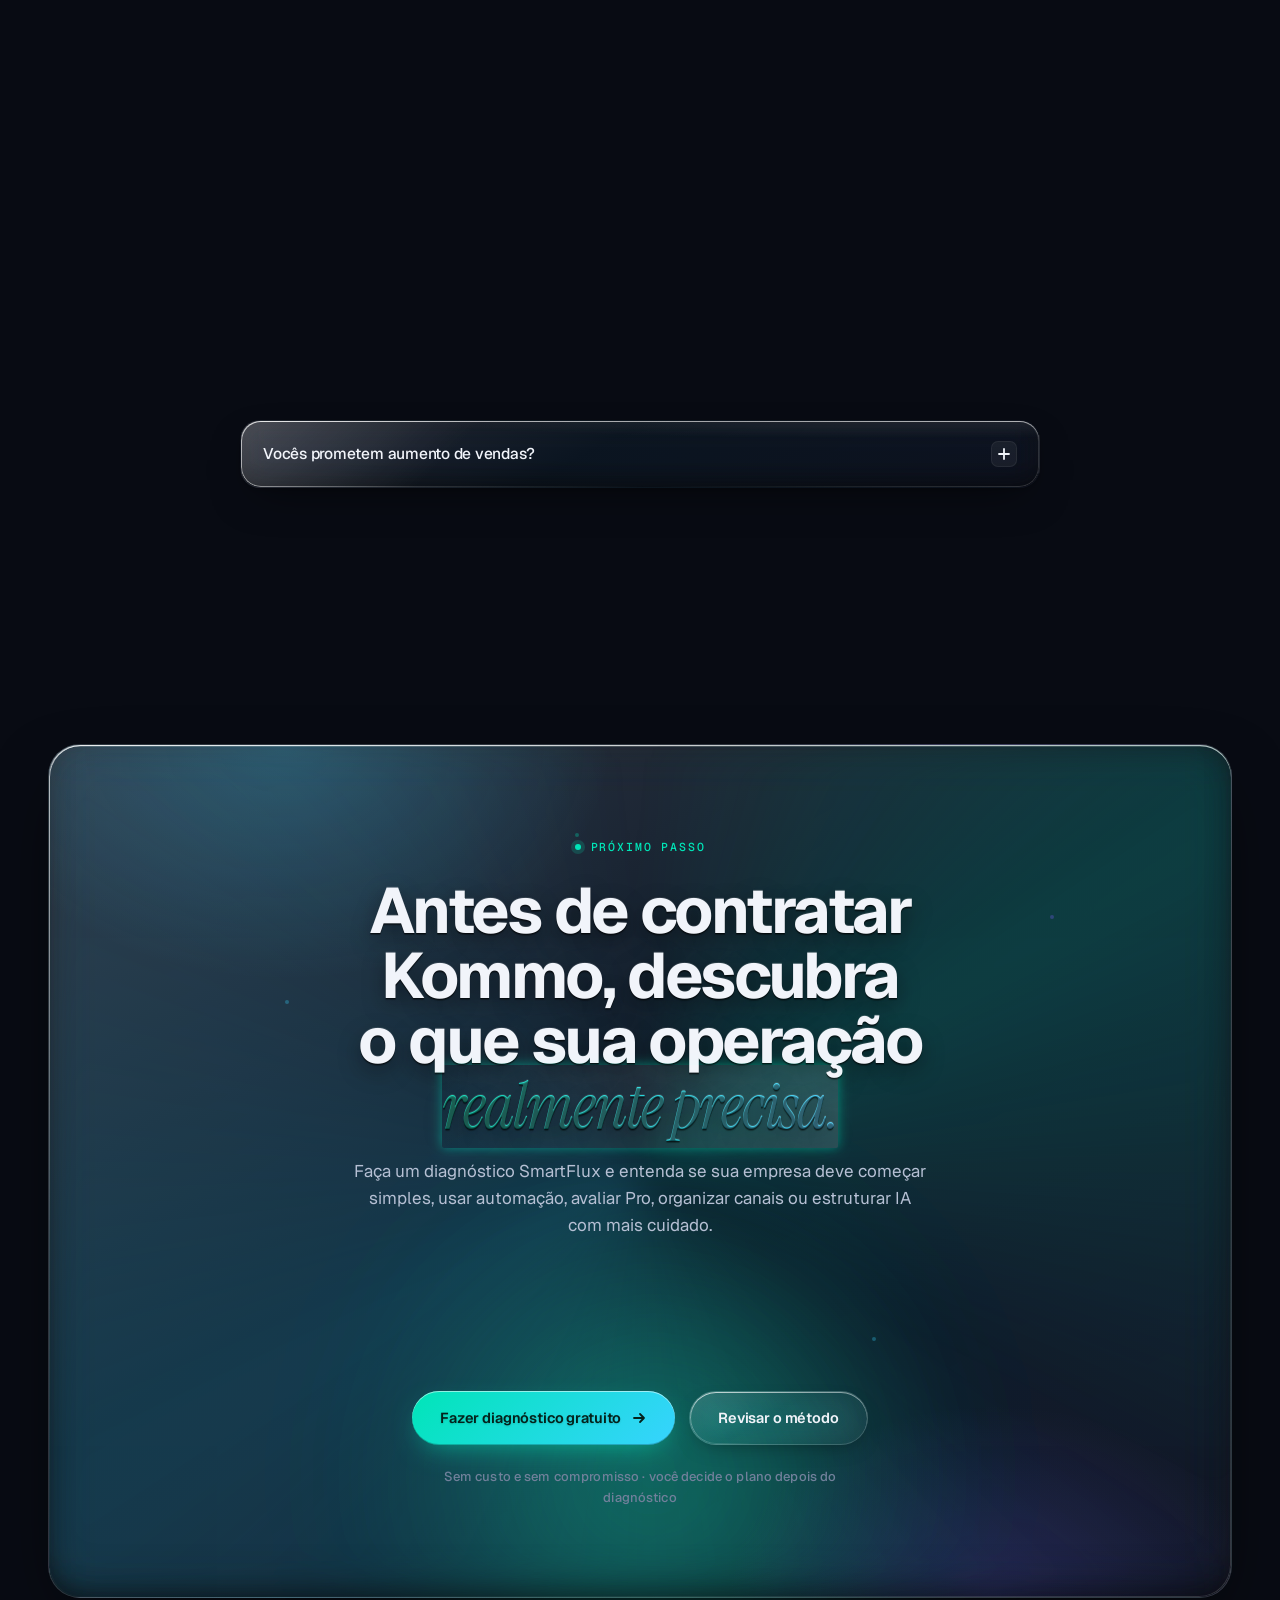
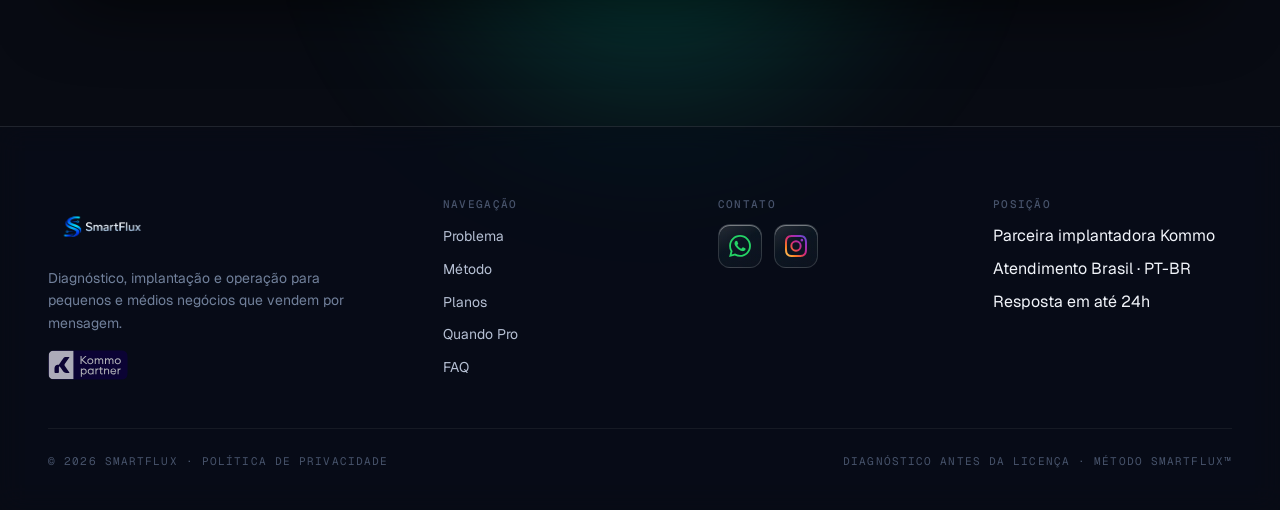
==== commit aa60d906: "Redesign visual: tema Dark Premium coeso (remove pele de couro) Substitui a pele skeuomórfica de cou" ====
--- a/index.html
+++ b/index.html
@@ -29,7 +29,9 @@
 <link rel="stylesheet" href="assets/css/v2-glossario.css">
 <link rel="stylesheet" href="assets/css/flux-chat.css">
 <link rel="stylesheet" href="assets/css/v2-glass.css">
-<link rel="stylesheet" href="assets/css/v2-skeuo.css">
+<!-- Pele skeuomórfica (couro marrom) desativada em favor do tema Dark Premium (glass).
+     Para reverter o visual de couro, reative a linha abaixo:
+<link rel="stylesheet" href="assets/css/v2-skeuo.css"> -->
 <script type="application/ld+json">
 {
   "@context": "https://schema.org",
--- a/assets/css/v2-core.css
+++ b/assets/css/v2-core.css
@@ -4,25 +4,27 @@
    ================================================================ */
 
 :root {
-  /* Palette — refined dark */
-  --bg: #07090f;
-  --bg-2: #0c0f18;
-  --bg-3: #10141e;
-  --ink: #f0f2f8;
-  --ink-2: #b8c0d0;
-  --ink-3: #727d94;
-  --ink-4: #4a5468;
+  /* Palette — Dark Premium (navy slate + acento único esmeralda/teal).
+     Base navy da família slate-900 para ar mais "premium coeso". */
+  --bg: #080b13;
+  --bg-2: #0c111d;
+  --bg-3: #111827;
+  --ink: #f1f4fa;
+  --ink-2: #b6c0d4;
+  --ink-3: #71809b;
+  --ink-4: #47536b;
   --line: rgba(255,255,255,.06);
   --line-2: rgba(255,255,255,.12);
   --surface: rgba(255,255,255,.03);
   --surface-2: rgba(255,255,255,.055);
   --surface-3: rgba(255,255,255,.08);
 
-  /* Accent triad */
-  --a1: #00e5b8;
-  --a2: #37d3ff;
-  --a3: #7c5cff;
-  --accent-ink: #04221b;
+  /* Acento único, coeso na família esmeralda→teal (sem salto pro violeta).
+     a1 = âncora (botões/links), a2/a3 = variações próximas para gradientes. */
+  --a1: #10b981;
+  --a2: #16d1a3;
+  --a3: #2dd4bf;
+  --accent-ink: #03241b;
 
   /* Type */
   --f-sans: 'Geist', ui-sans-serif, system-ui, -apple-system, sans-serif;
--- a/assets/css/v2-glossario.css
+++ b/assets/css/v2-glossario.css
@@ -66,7 +66,7 @@
 }
 
 .bk-hud-title span {
-  color: #00E5FF;
+  color: var(--a2);
 }
 
 .bk-page-counter {
@@ -203,7 +203,7 @@
 }
 
 .bk-cover h2 em {
-  color: #00E5FF;
+  color: var(--a2);
   font-style: normal;
 }
 
@@ -222,7 +222,7 @@
   top: 0;
   bottom: 0;
   width: 4px;
-  background: linear-gradient(180deg, #00E5FF 0%, #7c5cff 50%, #00E5FF 100%);
+  background: linear-gradient(180deg, var(--a2) 0%, var(--a3) 50%, var(--a2) 100%);
   opacity: .6;
 }
 
@@ -268,7 +268,7 @@
   padding: 8px 20px;
   border: 1px solid rgba(0,229,255,.35);
   border-radius: 6px;
-  color: #00E5FF;
+  color: var(--a2);
   font-family: 'JetBrains Mono', monospace;
   font-size: .7rem;
   letter-spacing: .1em;
@@ -321,7 +321,7 @@
   font-size: .6rem;
   letter-spacing: .15em;
   text-transform: uppercase;
-  color: #00E5FF;
+  color: var(--a2);
   background: rgba(0,229,255,.07);
   border: 1px solid rgba(0,229,255,.15);
   border-radius: 4px;
@@ -339,7 +339,7 @@
 }
 
 .bk-entry-title em {
-  color: #00E5FF;
+  color: var(--a2);
   font-style: normal;
 }
 
@@ -367,7 +367,7 @@
 
 .bk-entry-analogy::before {
   content: '\2192';
-  color: #00E5FF;
+  color: var(--a2);
   flex-shrink: 0;
   margin-top: 1px;
 }
@@ -502,8 +502,8 @@
 }
 
 .bk-dot.bk-active {
-  background: #00E5FF;
-  border-color: #00E5FF;
+  background: var(--a2);
+  border-color: var(--a2);
   box-shadow: 0 0 6px rgba(0,229,255,.6);
 }
 
@@ -524,7 +524,7 @@
 }
 
 .bk-sound-btn:hover {
-  color: #00E5FF;
+  color: var(--a2);
   border-color: rgba(0,229,255,.4);
   background: rgba(0,229,255,.05);
 }
--- a/assets/css/flux-chat.css
+++ b/assets/css/flux-chat.css
@@ -9,7 +9,7 @@
   width: 56px;
   height: 56px;
   border-radius: 50%;
-  background: linear-gradient(135deg, #00E5B8 0%, #37d3ff 100%);
+  background: linear-gradient(135deg, var(--a1) 0%, var(--a2) 100%);
   border: none;
   cursor: pointer;
   display: flex;
@@ -148,8 +148,8 @@
 .flux-online-dot {
   width: 5px; height: 5px;
   border-radius: 50%;
-  background: #00E5B8;
-  box-shadow: 0 0 6px #00E5B8;
+  background: var(--a1);
+  box-shadow: 0 0 6px var(--a1);
   animation: fluxBlink 2.5s ease-in-out infinite;
 }
 
@@ -241,7 +241,7 @@
 }
 
 .flux-bubble a {
-  color: #37d3ff;
+  color: var(--a2);
   text-decoration: underline;
   text-underline-offset: 2px;
 }
@@ -255,7 +255,7 @@
   border-radius: 8px;
   background: rgba(0,229,255,.08);
   border: 1px solid rgba(0,229,255,.25);
-  color: #37d3ff;
+  color: var(--a2);
   font-family: 'JetBrains Mono', monospace;
   font-size: 10.5px;
   letter-spacing: .03em;
@@ -315,7 +315,7 @@
 }
 .flux-quick button:hover {
   background: rgba(0,229,255,.13);
-  color: #00E5FF;
+  color: var(--a2);
   border-color: rgba(0,229,255,.38);
 }
 
@@ -356,7 +356,7 @@
 .flux-send-btn {
   width: 38px; height: 38px;
   border-radius: 10px;
-  background: linear-gradient(135deg, #00E5B8, #37d3ff);
+  background: linear-gradient(135deg, var(--a1), var(--a2));
   border: none;
   cursor: pointer;
   display: flex; align-items: center; justify-content: center;
@@ -440,7 +440,7 @@
 }
 .cl-cta svg {
   width: 14px; height: 14px;
-  stroke: #00E5B8;
+  stroke: var(--a1);
   fill: rgba(0,229,184,.15);
   flex-shrink: 0;
 }
--- a/assets/css/v2-glass.css
+++ b/assets/css/v2-glass.css
@@ -16,7 +16,7 @@
   --lg-blur:        blur(20px) saturate(190%) brightness(1.06);
   --lg-blur-strong: blur(26px) saturate(200%) brightness(1.09);
   --lg-blur-light:  blur(14px) saturate(170%);
-  --lg-tint-h: 205;        /* matiz frio captado pelo vidro */
+  --lg-tint-h: 168;        /* matiz teal captado pelo vidro (coeso com o acento esmeralda) */
 
   /* Fill com tint no meio do gradiente (não branco chapado) */
   --lg-fill: linear-gradient(150deg,
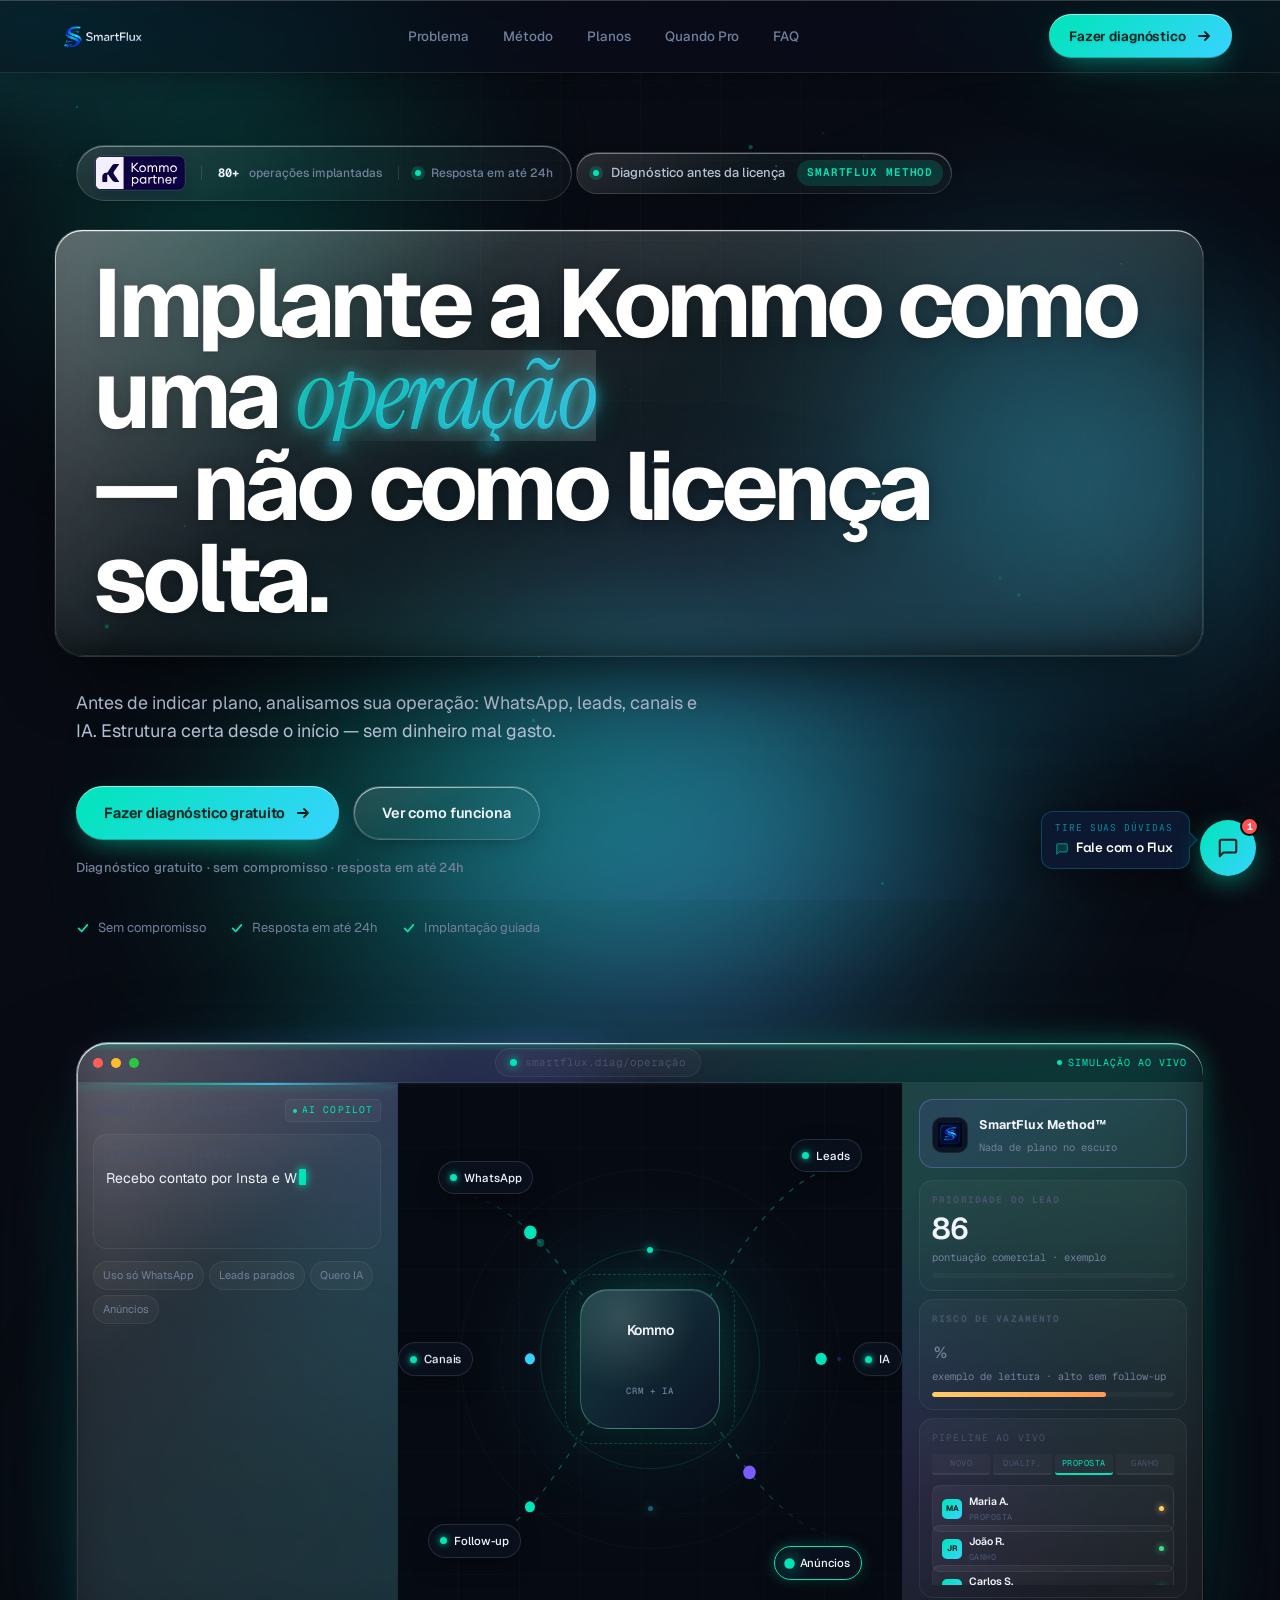
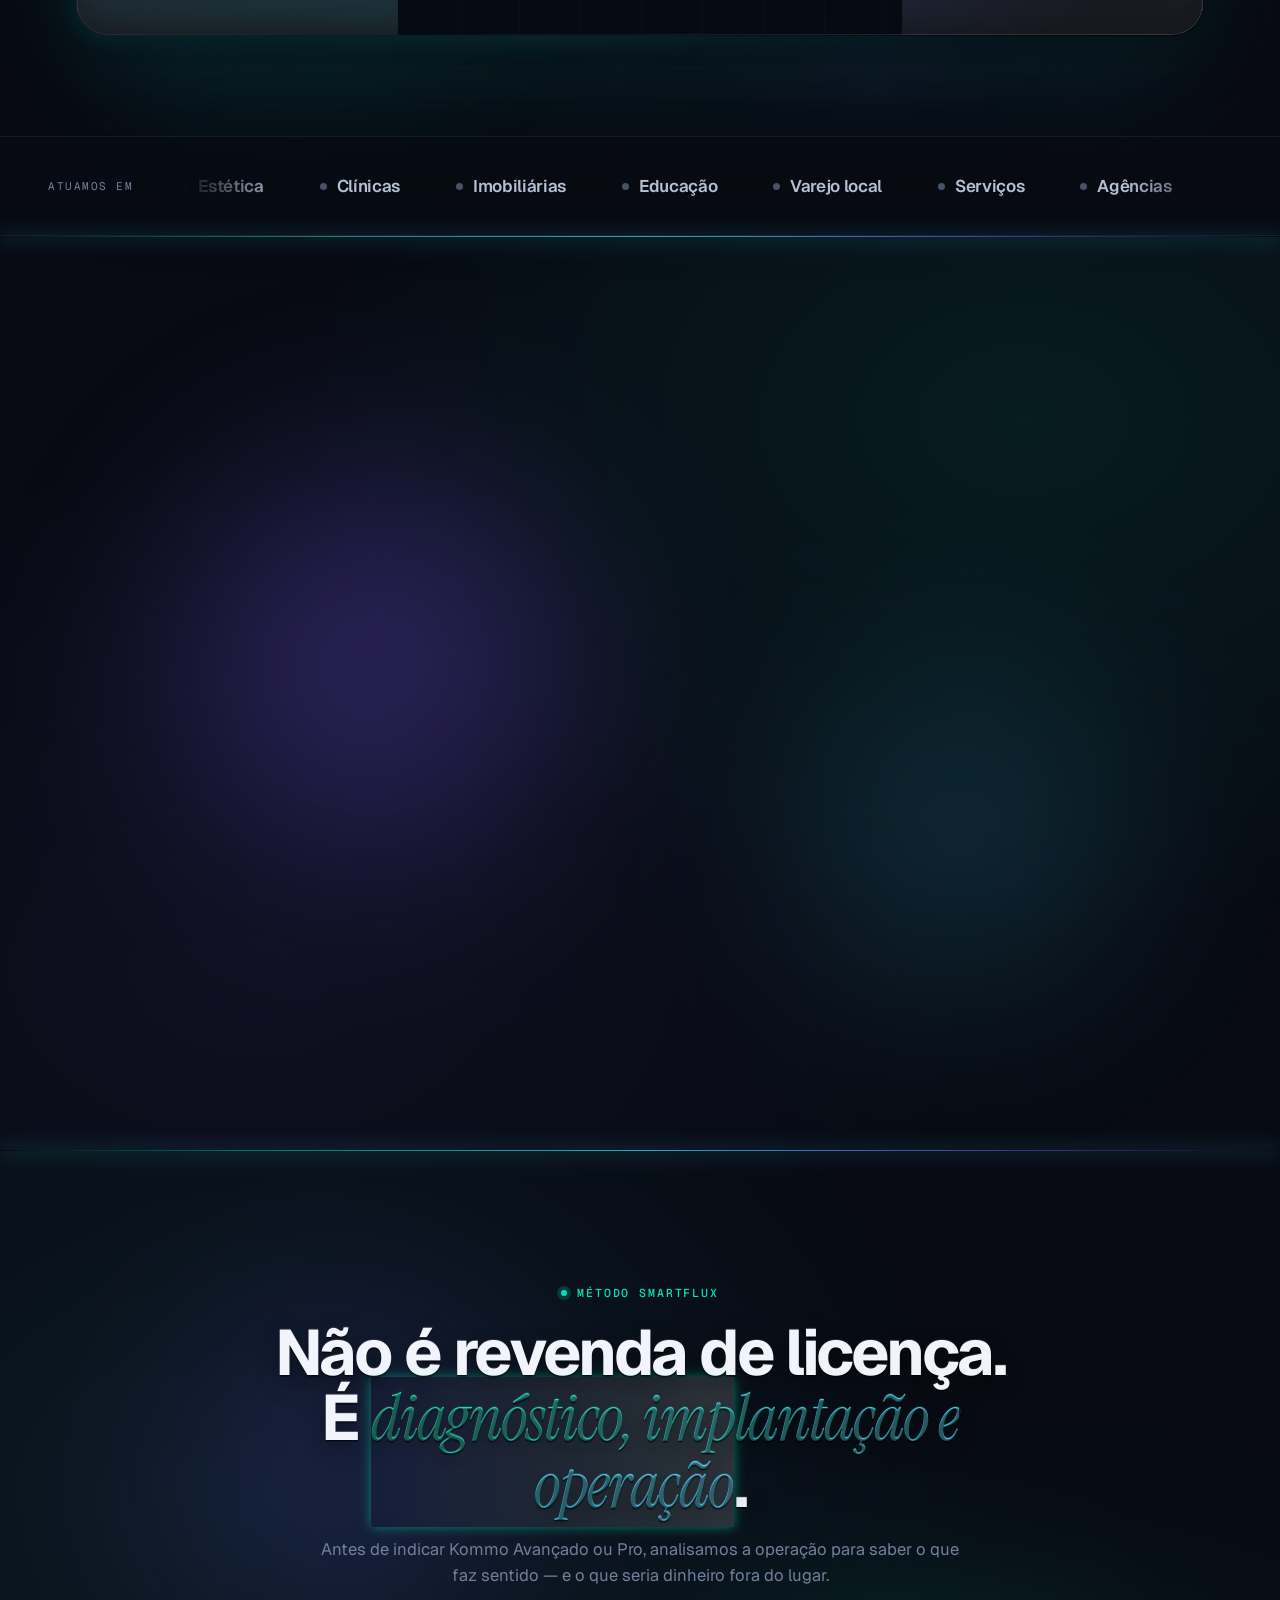
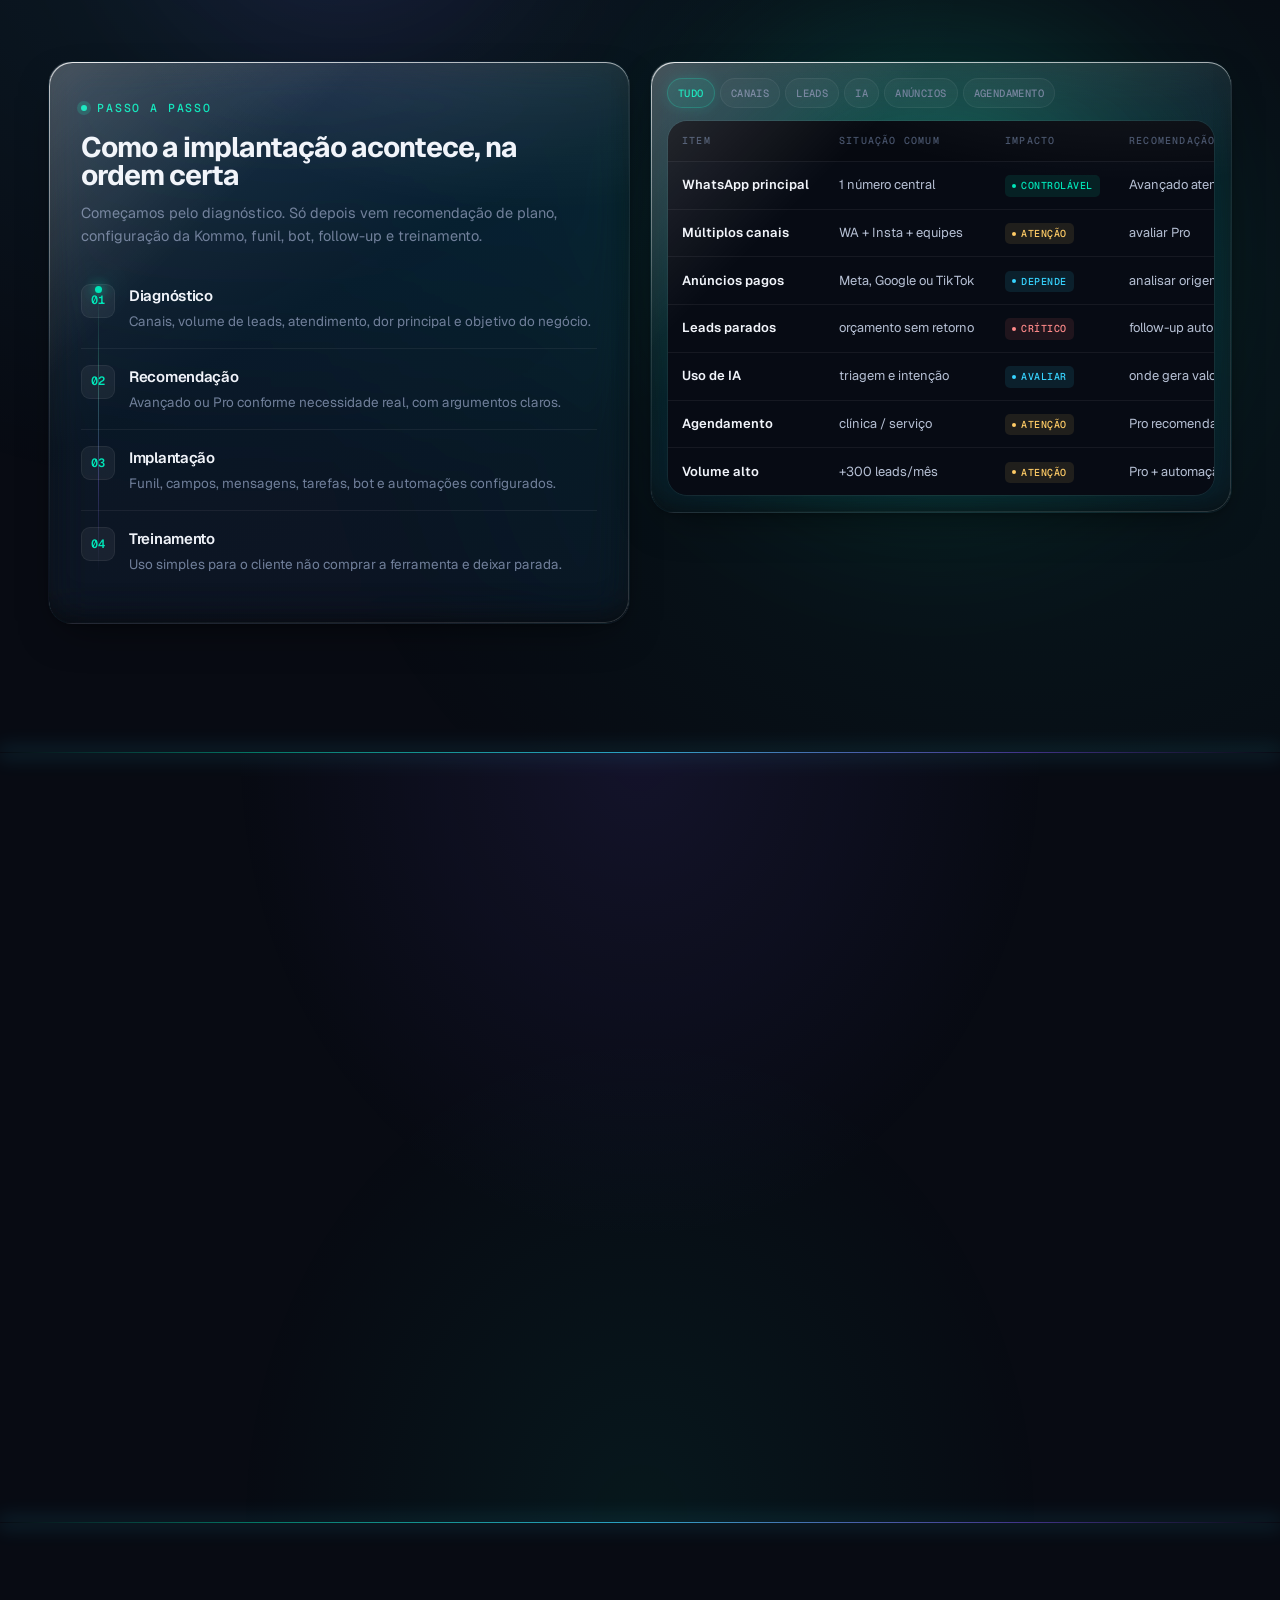
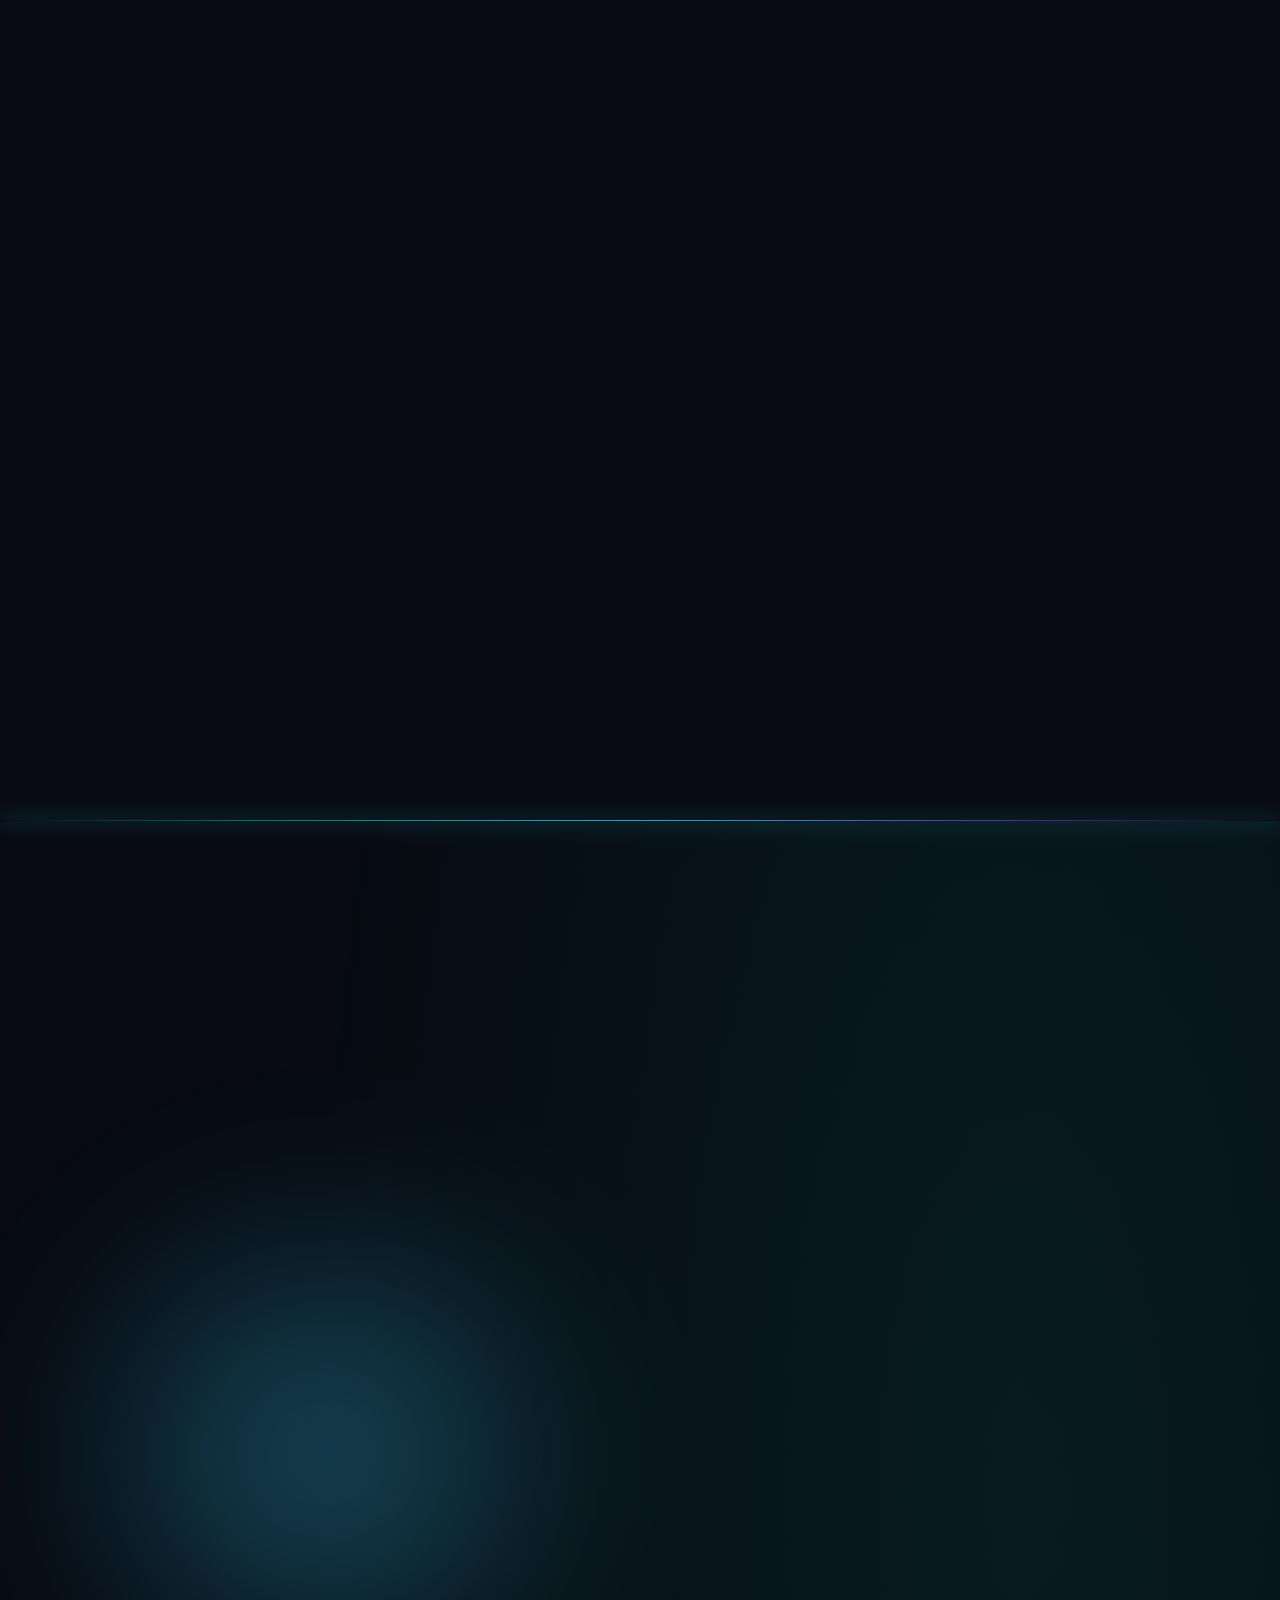
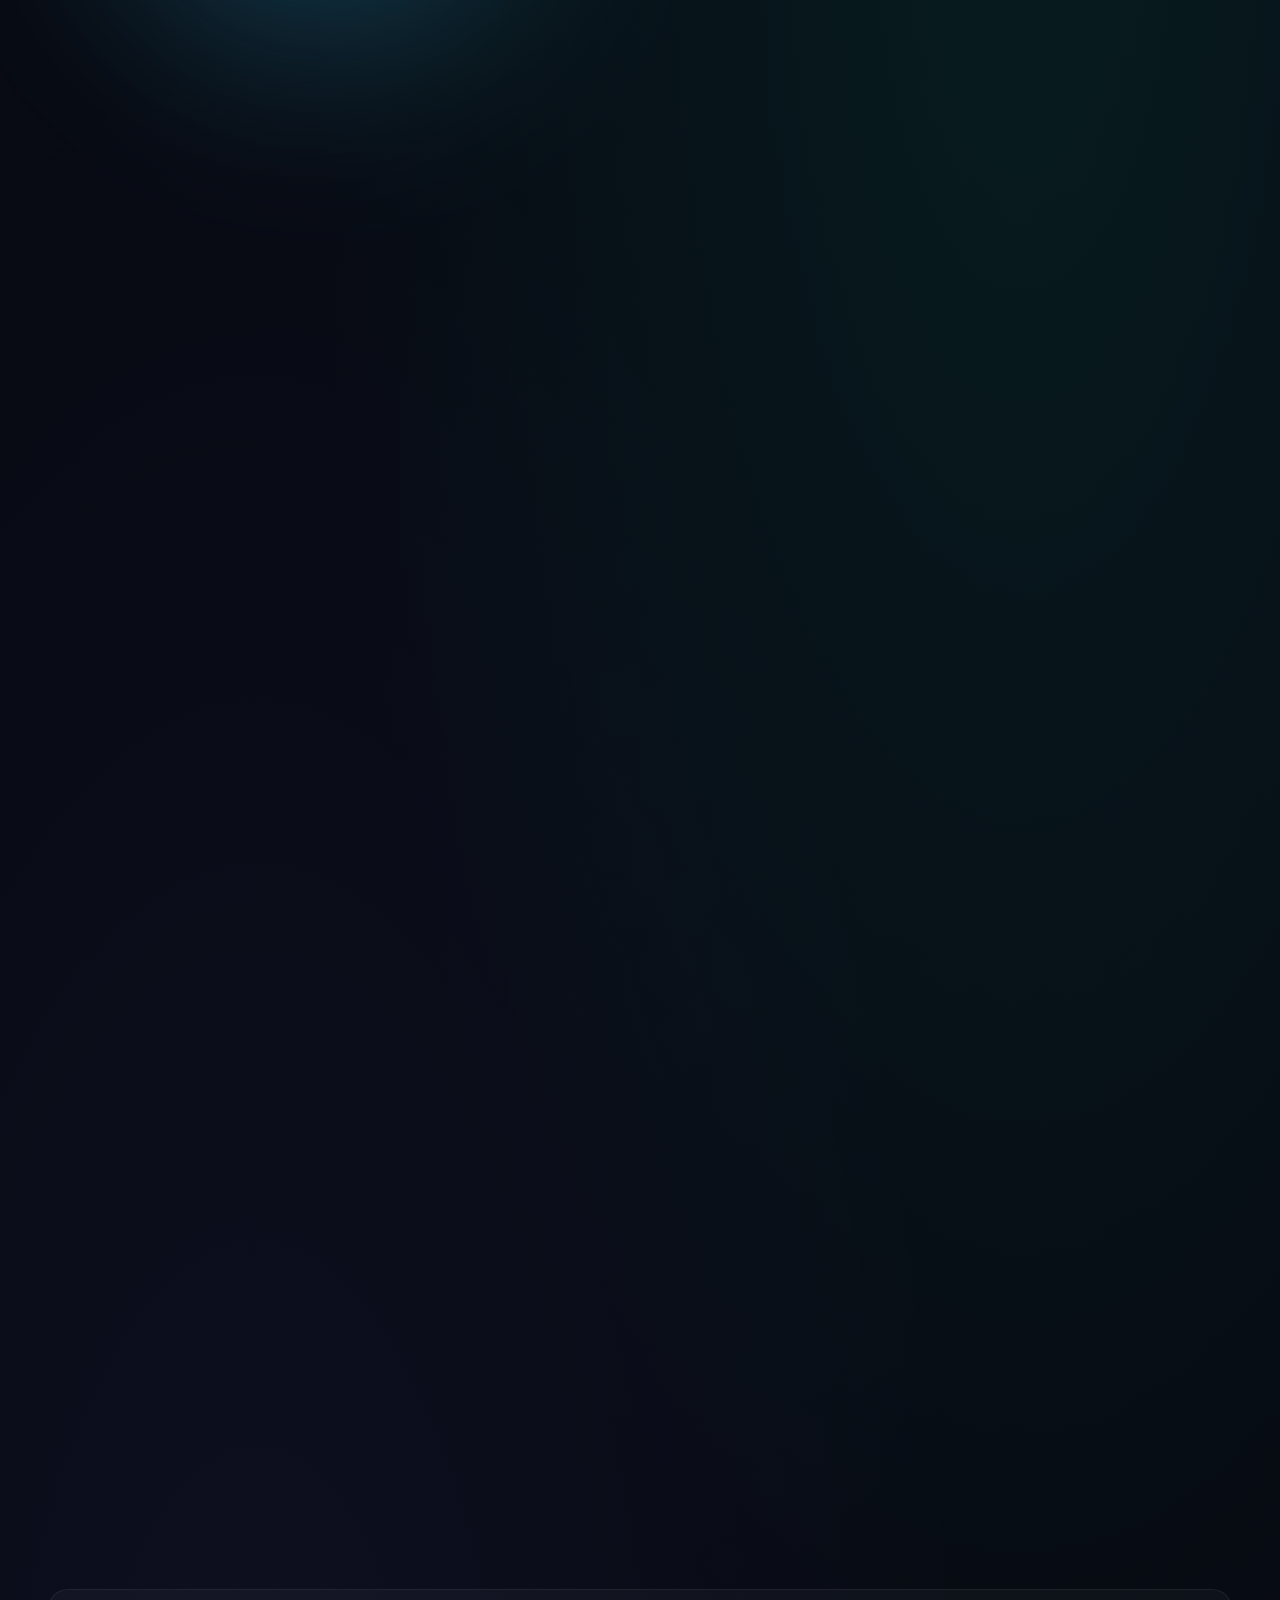
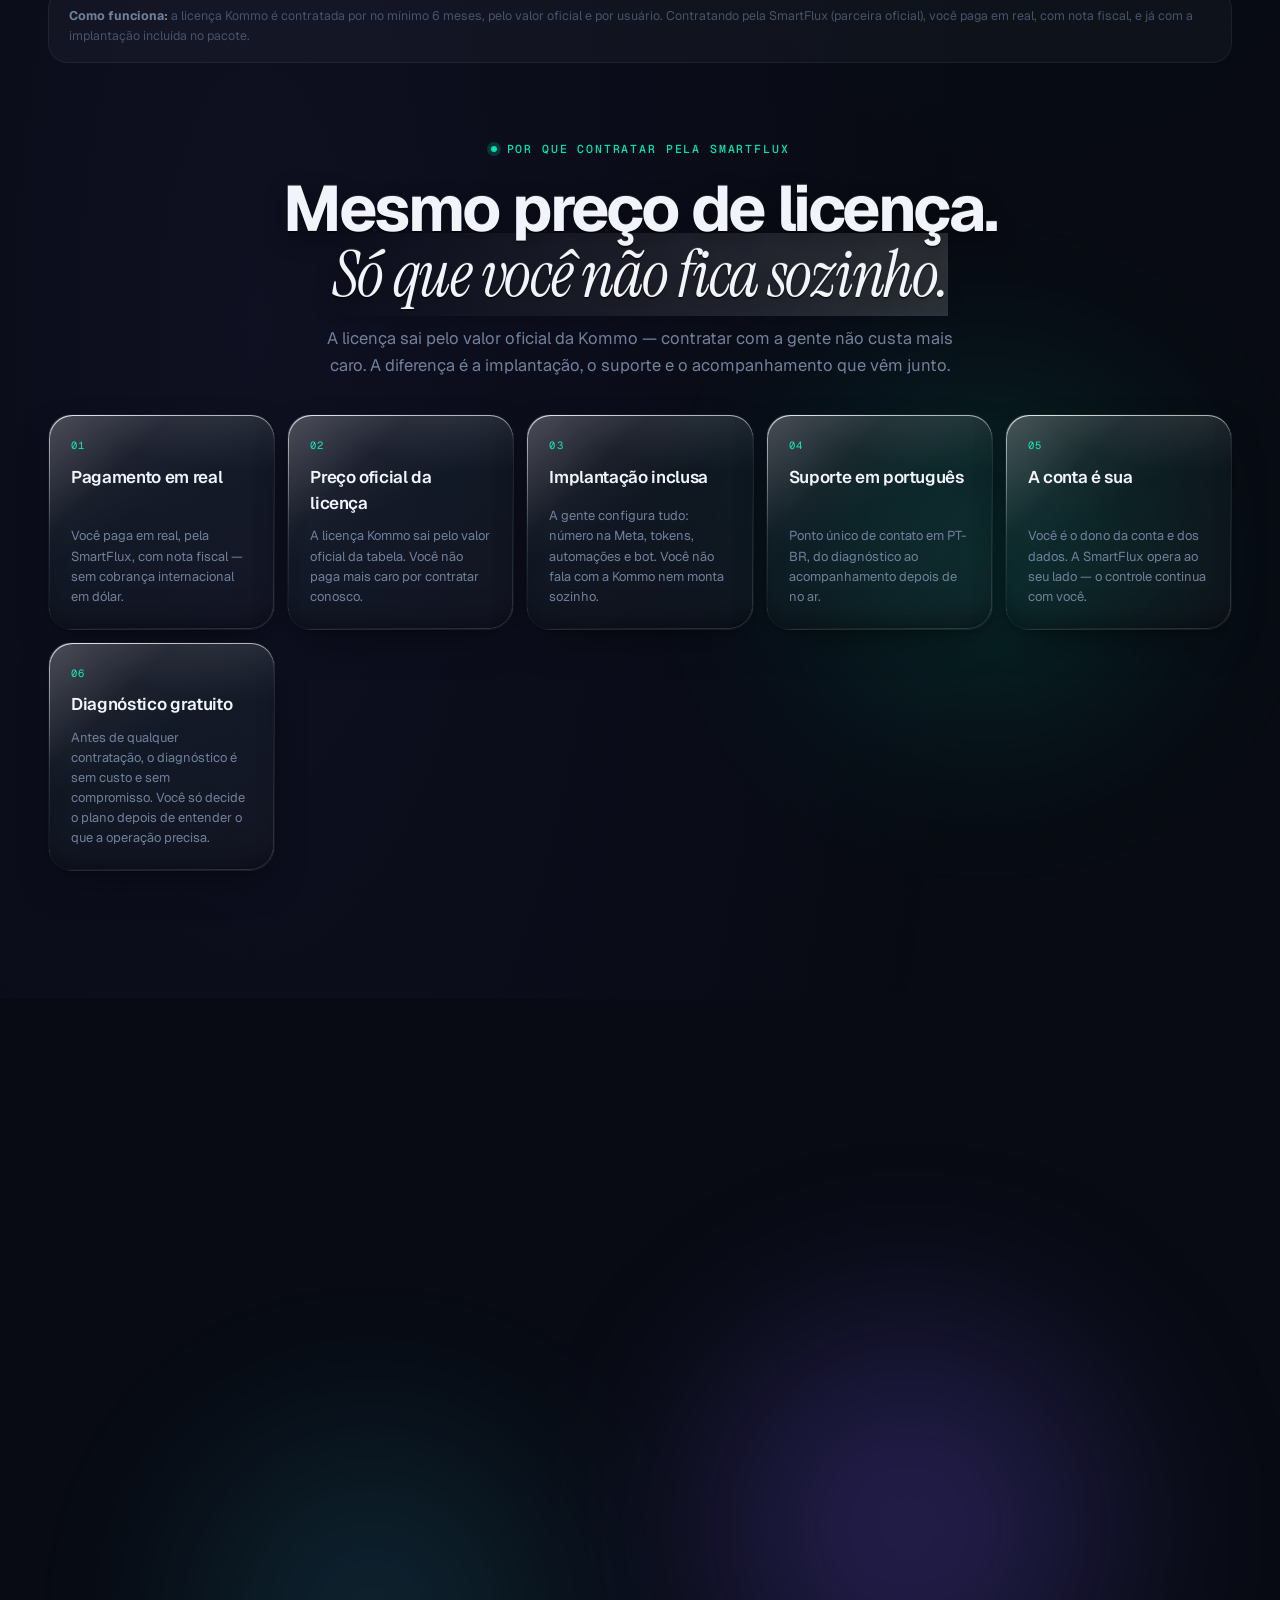
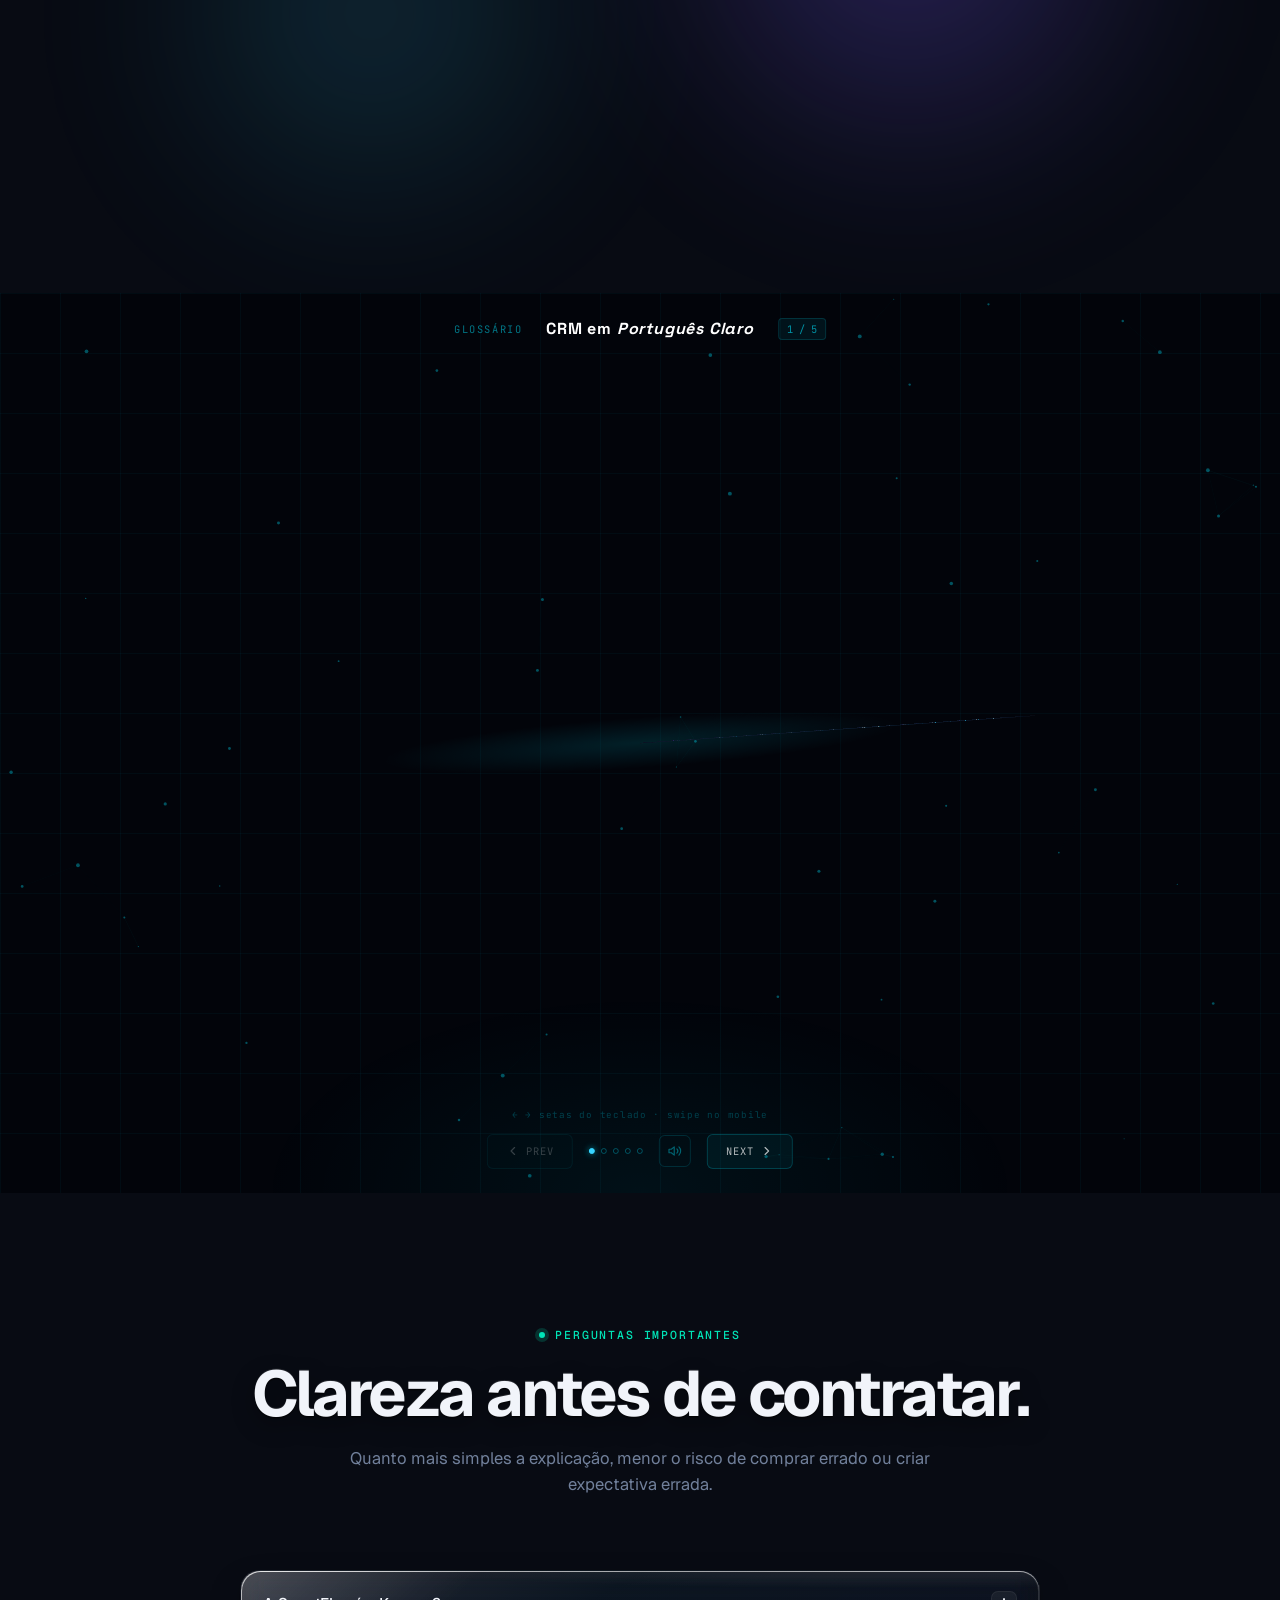
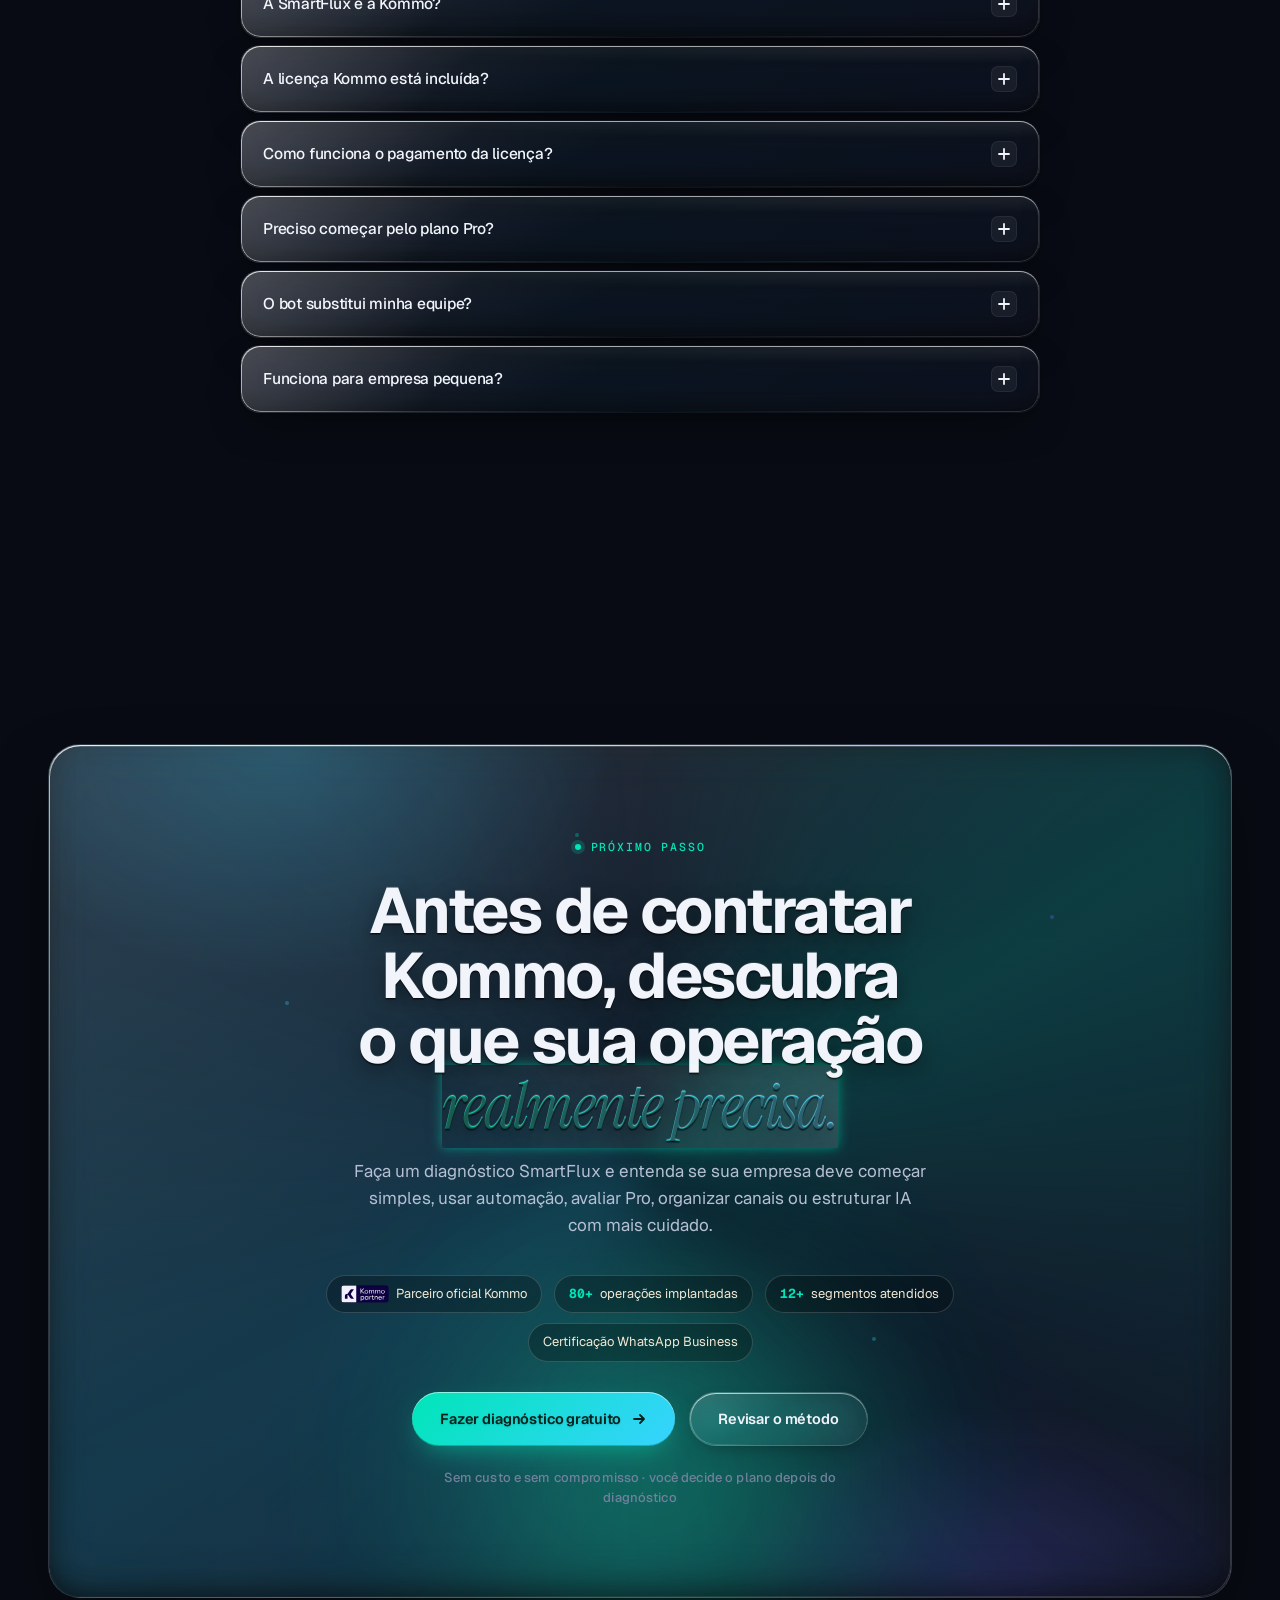
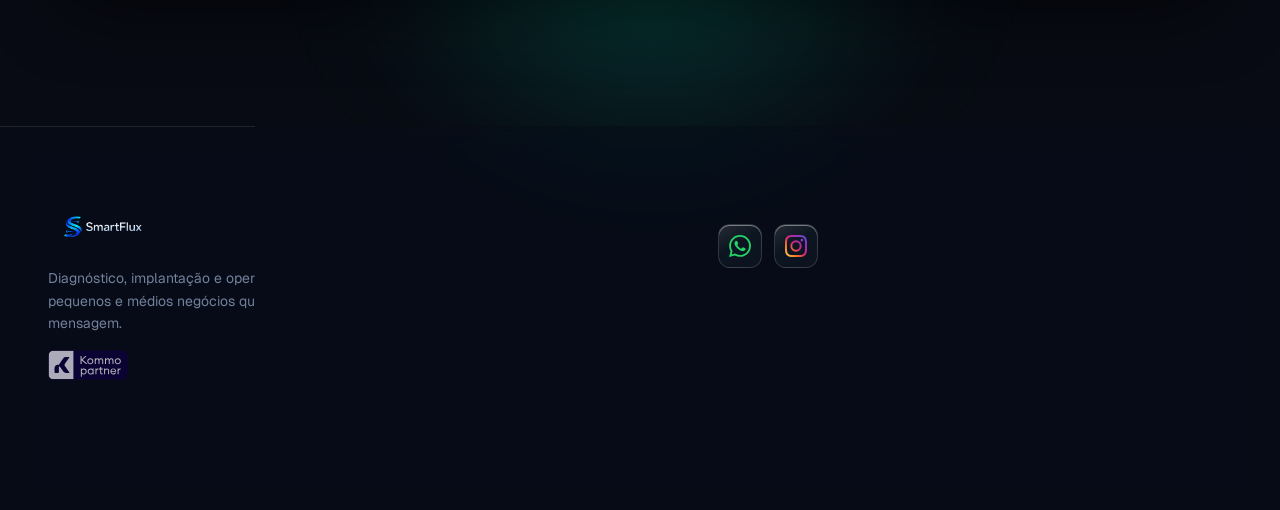
==== commit 0dfae0be: "Quick wins: otimiza imagens (WebP) e corrige CTA fixo no mobile Performance de imagens (UI/UX Pro Ma" ====
--- a/index.html
+++ b/index.html
@@ -59,7 +59,10 @@
 <header class="nav" id="nav">
   <div class="container nav-inner">
     <a class="brand" href="#top" aria-label="SmartFlux">
-      <img src="smart-trans.png" alt="SmartFlux" class="brand-logo-full">
+      <picture>
+        <source srcset="smart-trans.webp" type="image/webp">
+        <img src="smart-trans.png" alt="SmartFlux" class="brand-logo-full">
+      </picture>
     </a>
     <nav class="nav-links" aria-label="Navegação">
       <a href="#problema">Problema</a>
@@ -236,7 +239,10 @@
               <div class="stage-pane">
                 <div class="seal">
                   <span class="seal-mark">
-                    <img src="flux.png" alt="" class="seal-logo" loading="lazy" decoding="async" width="40" height="40">
+                    <picture>
+                      <source srcset="flux.webp" type="image/webp">
+                      <img src="flux.png" alt="" class="seal-logo" loading="lazy" decoding="async" width="40" height="40">
+                    </picture>
                   </span>
                   <div><b>SmartFlux Method™</b><span>Nada de plano no escuro</span></div>
                 </div>
@@ -448,11 +454,17 @@
       <p style="color:var(--ink-3);font-size:clamp(15px,1.2vw,17px);max-width:52ch;margin:16px auto 48px;text-align:center;line-height:1.6">Não somos apenas revendedores. Somos parceiros certificados com comprovação oficial da plataforma.</p>
       <div class="cred-grid">
         <div class="cred-card tilt-card" data-reveal>
-          <img src="Certificate.jpeg" alt="Certificado Kommo" class="cred-img" loading="lazy">
+          <picture>
+            <source srcset="Certificate.webp" type="image/webp">
+            <img src="Certificate.jpeg" alt="Certificado Kommo" class="cred-img" loading="lazy" decoding="async">
+          </picture>
           <div class="cred-meta"><span class="cred-label">Certificação Kommo CRM</span></div>
         </div>
         <div class="cred-card tilt-card" data-reveal style="--rd:120ms">
-          <img src="Certificate whats.jpeg" alt="Certificado WhatsApp Business" class="cred-img" loading="lazy">
+          <picture>
+            <source srcset="Certificate-whats.webp" type="image/webp">
+            <img src="Certificate whats.jpeg" alt="Certificado WhatsApp Business" class="cred-img" loading="lazy" decoding="async">
+          </picture>
           <div class="cred-meta"><span class="cred-label">Certificação WhatsApp Business</span></div>
         </div>
       </div>
@@ -1075,7 +1087,10 @@
     <div class="foot-grid">
       <div>
         <a class="brand" href="#top" aria-label="SmartFlux">
-          <img src="smart-trans.png" alt="SmartFlux" class="brand-logo-full">
+          <picture>
+        <source srcset="smart-trans.webp" type="image/webp">
+        <img src="smart-trans.png" alt="SmartFlux" class="brand-logo-full">
+      </picture>
         </a>
         <p>Diagnóstico, implantação e operação para pequenos e médios negócios que vendem por mensagem.</p>
         <div class="foot-badge">
--- a/assets/css/v2-core.css
+++ b/assets/css/v2-core.css
@@ -504,10 +504,19 @@
 .mobile-cta {
   display: none;
   position: fixed;
-  left: 16px; right: 16px; bottom: 16px;
+  left: 16px; right: 16px;
+  /* Respeita a barra de gestos/notch (safe-area — UI/UX Pro Max §5). */
+  bottom: calc(16px + env(safe-area-inset-bottom, 0px));
   z-index: 60;
   box-shadow: 0 16px 48px rgba(0,0,0,.6), 0 0 0 1px rgba(255,255,255,.05);
-}
+  /* Escondido até o hero sair da tela, pra não competir com os botões
+     do próprio hero (revelado via .revealed pelo v2-engine.js). */
+  transform: translateY(160%);
+  opacity: 0;
+  pointer-events: none;
+  transition: transform .45s var(--ease), opacity .3s;
+}
+.mobile-cta.revealed { transform: none; opacity: 1; pointer-events: auto; }
 
 /* Scroll progress */
 #scroll-progress {
--- a/assets/css/flux-chat.css
+++ b/assets/css/flux-chat.css
@@ -115,7 +115,7 @@
 .flux-avatar {
   width: 44px; height: 44px;
   border-radius: 12px;
-  background: url('/flux.png') center/90% no-repeat, #0b1424;
+  background: url('/flux.webp') center/90% no-repeat, #0b1424;
   overflow: hidden;
   flex-shrink: 0;
   box-shadow: 0 4px 14px -4px rgba(0,229,184,.45);
@@ -201,7 +201,7 @@
 .flux-msg-av {
   width: 30px; height: 30px;
   border-radius: 9px;
-  background: url('/flux.png') center/90% no-repeat, #0b1424;
+  background: url('/flux.webp') center/90% no-repeat, #0b1424;
   overflow: hidden;
   flex-shrink: 0;
   align-self: flex-start;
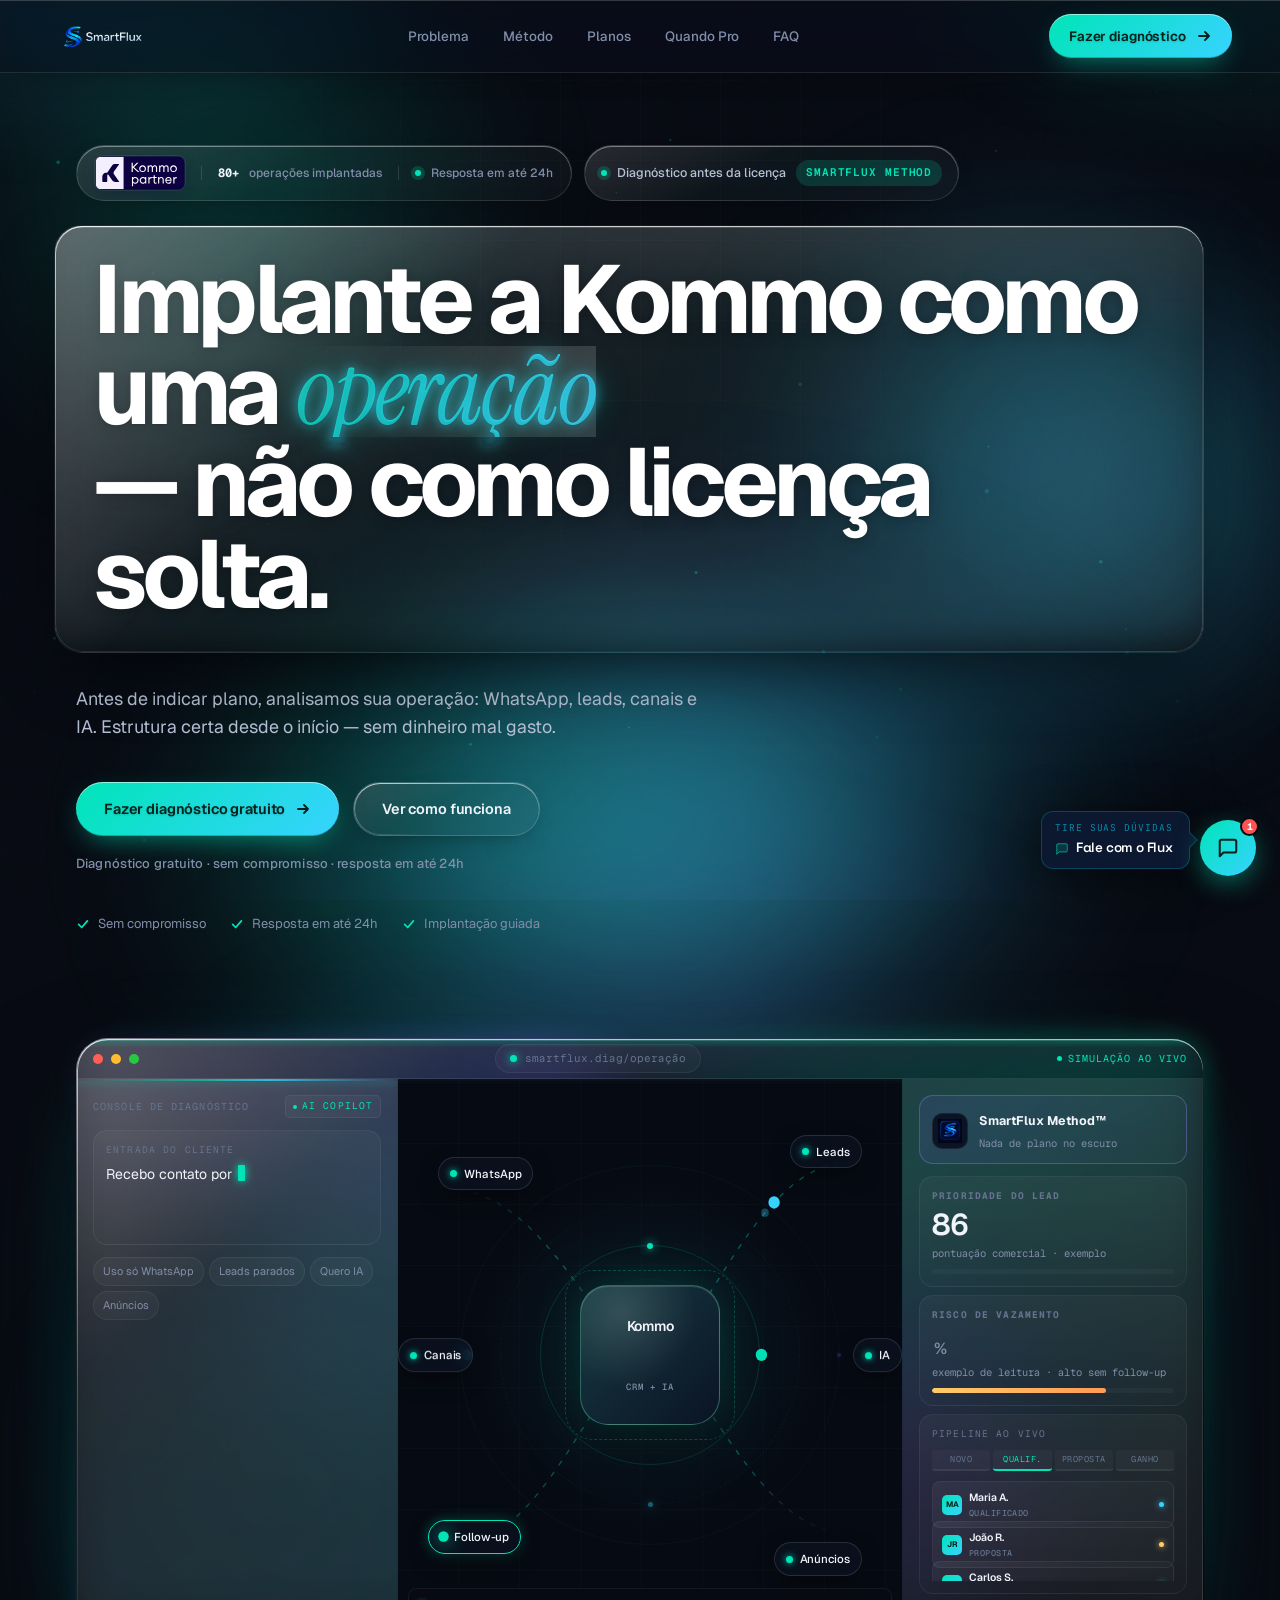
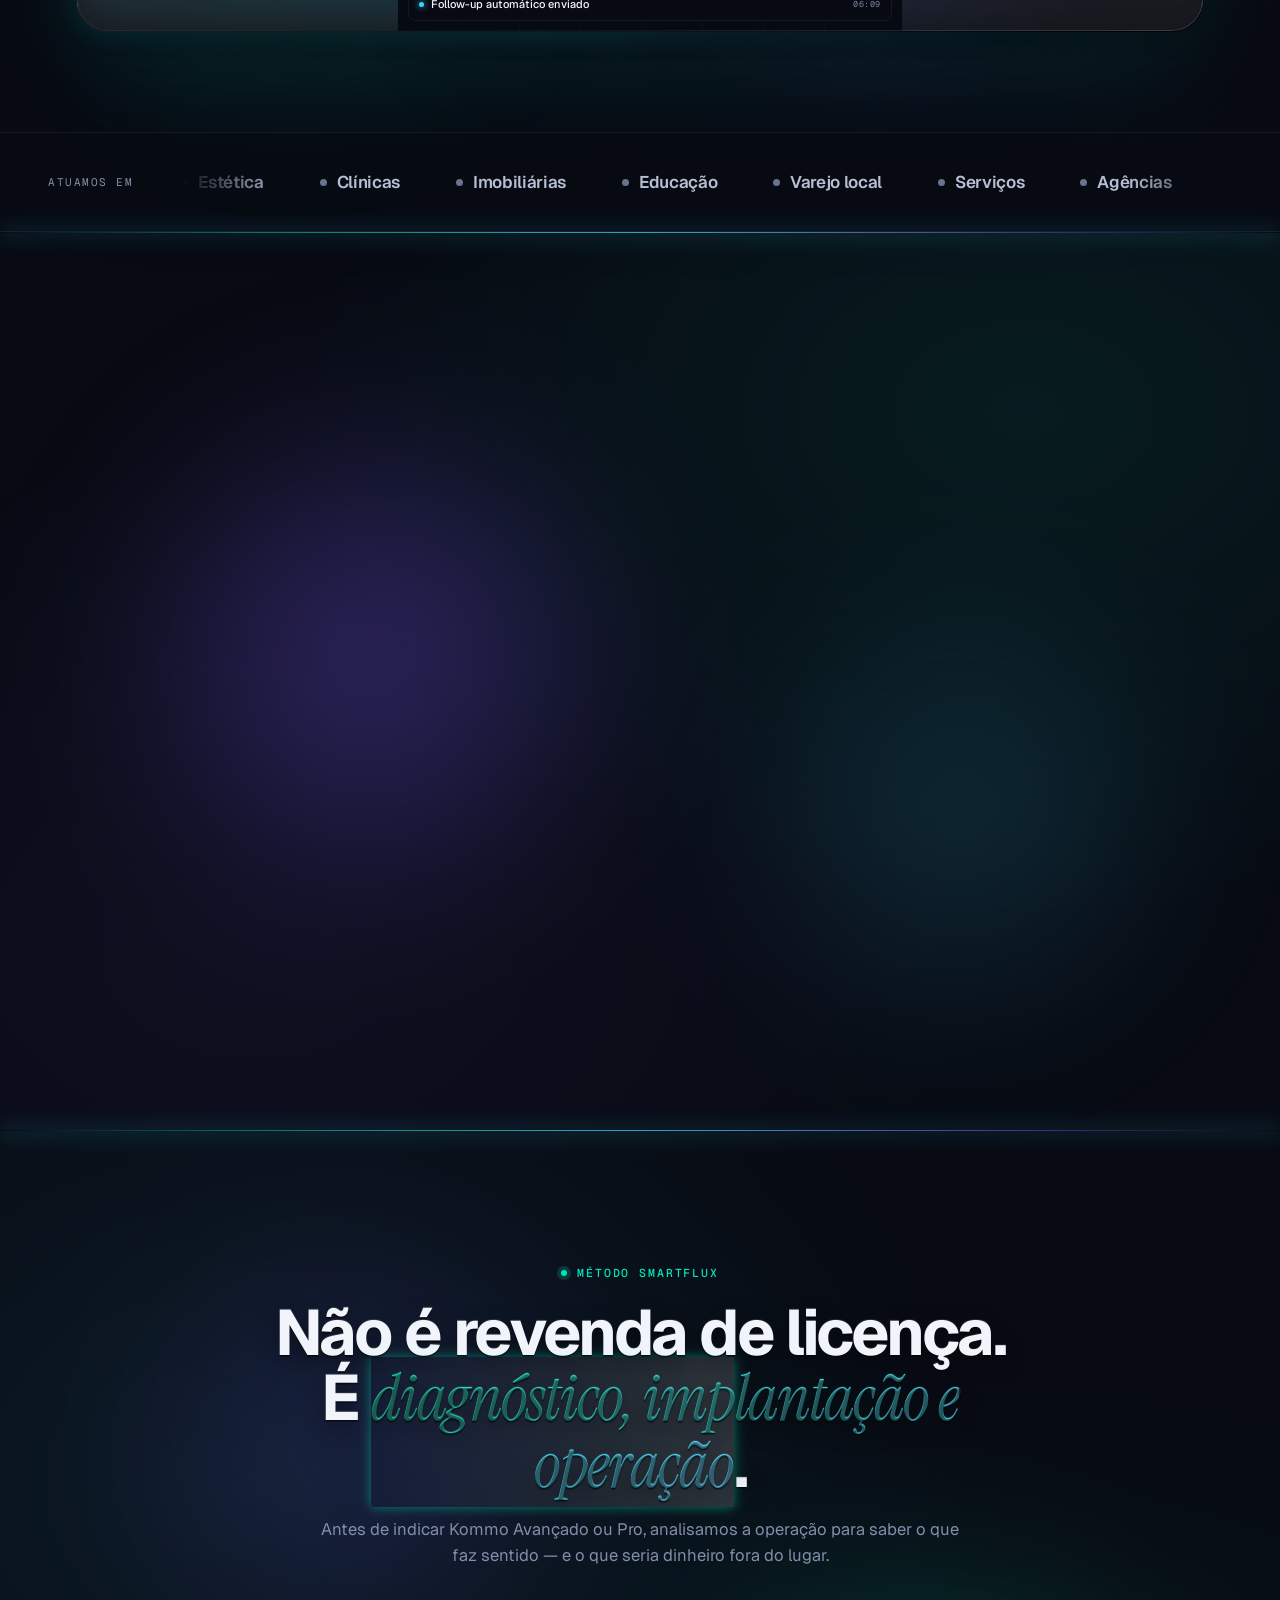
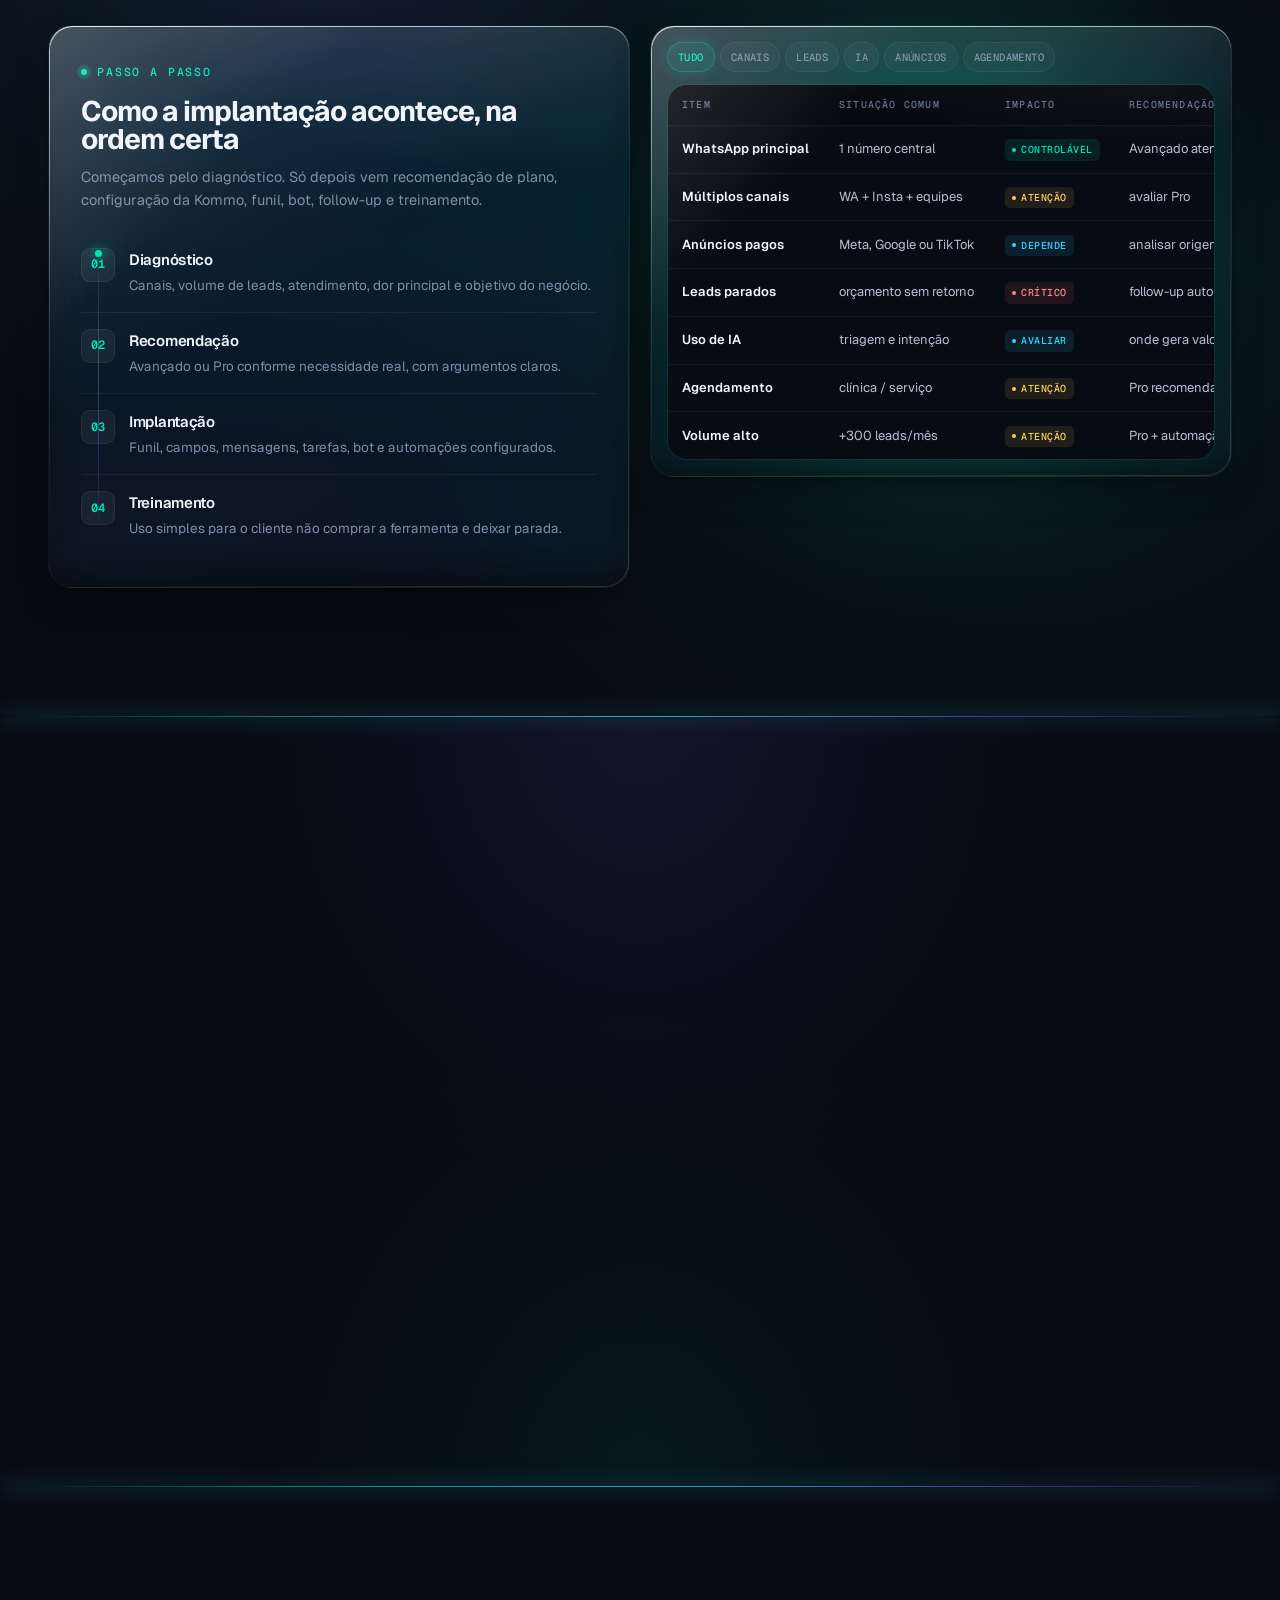
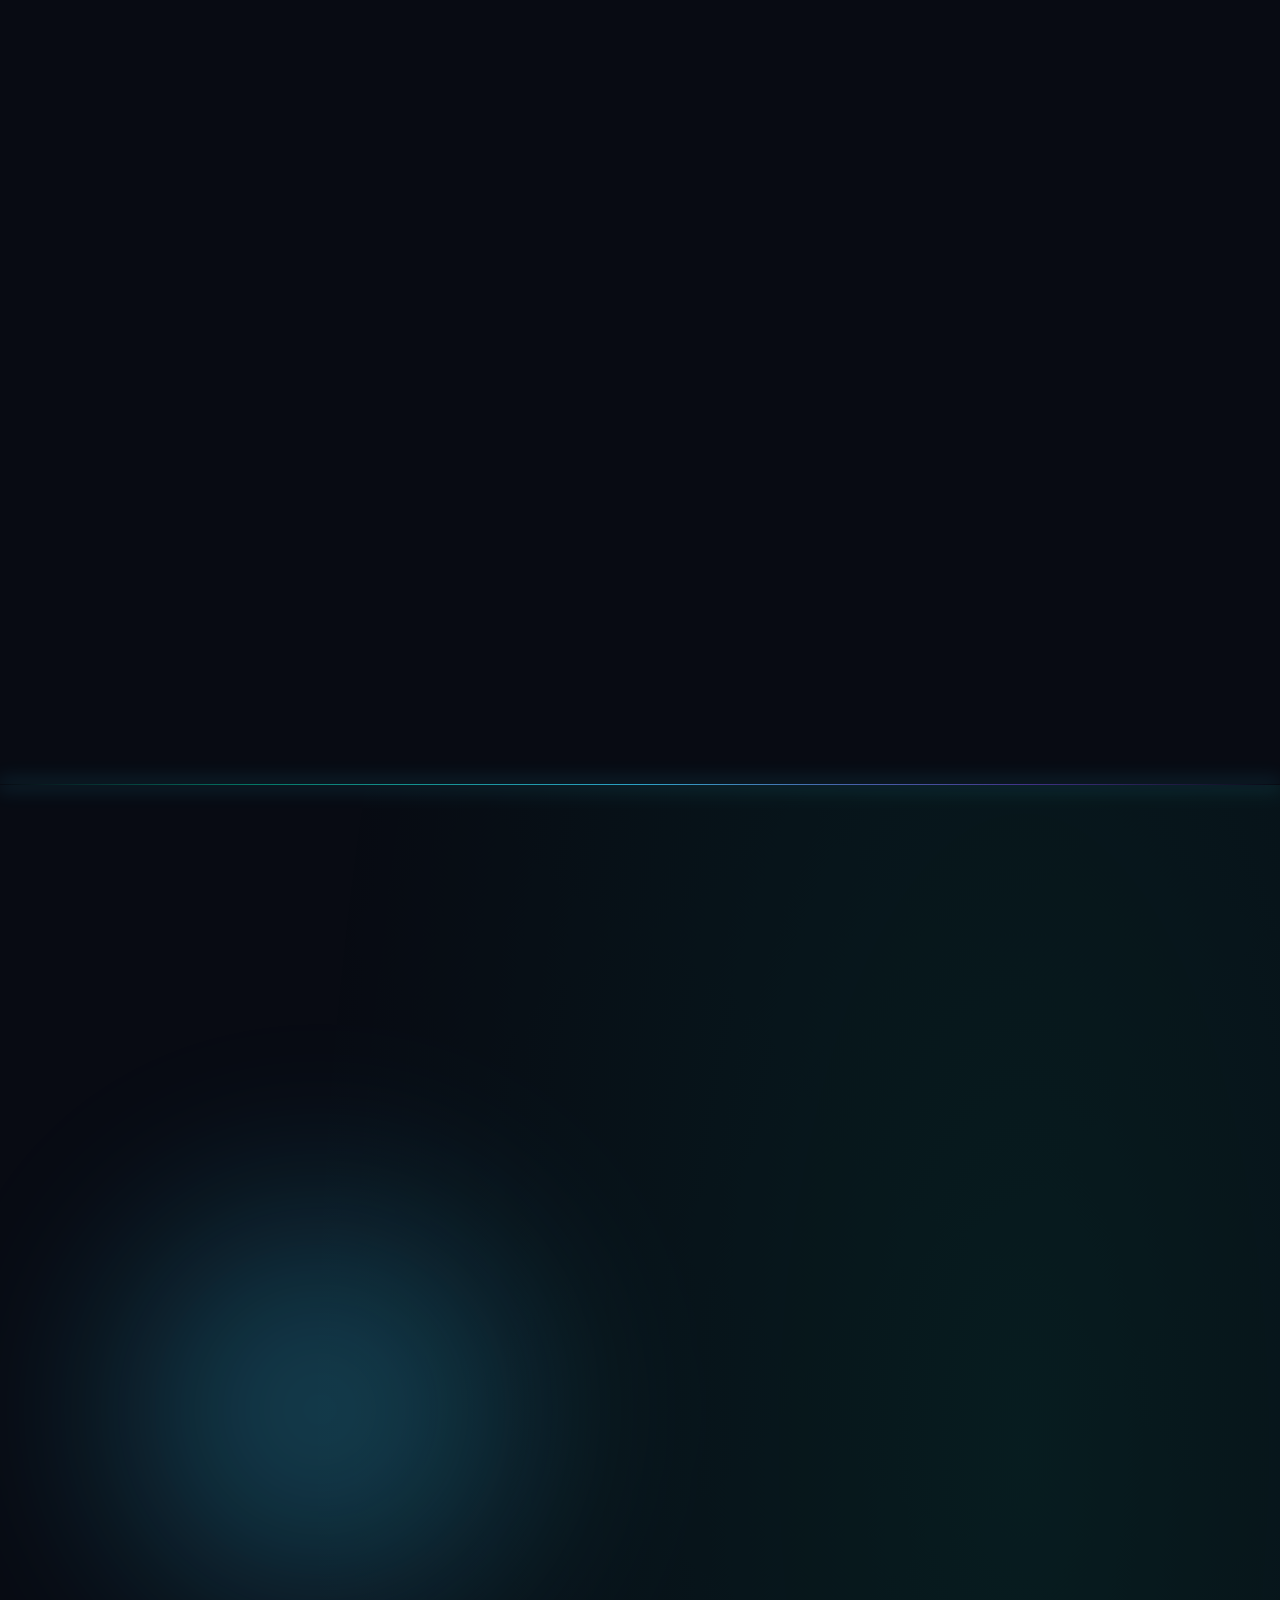
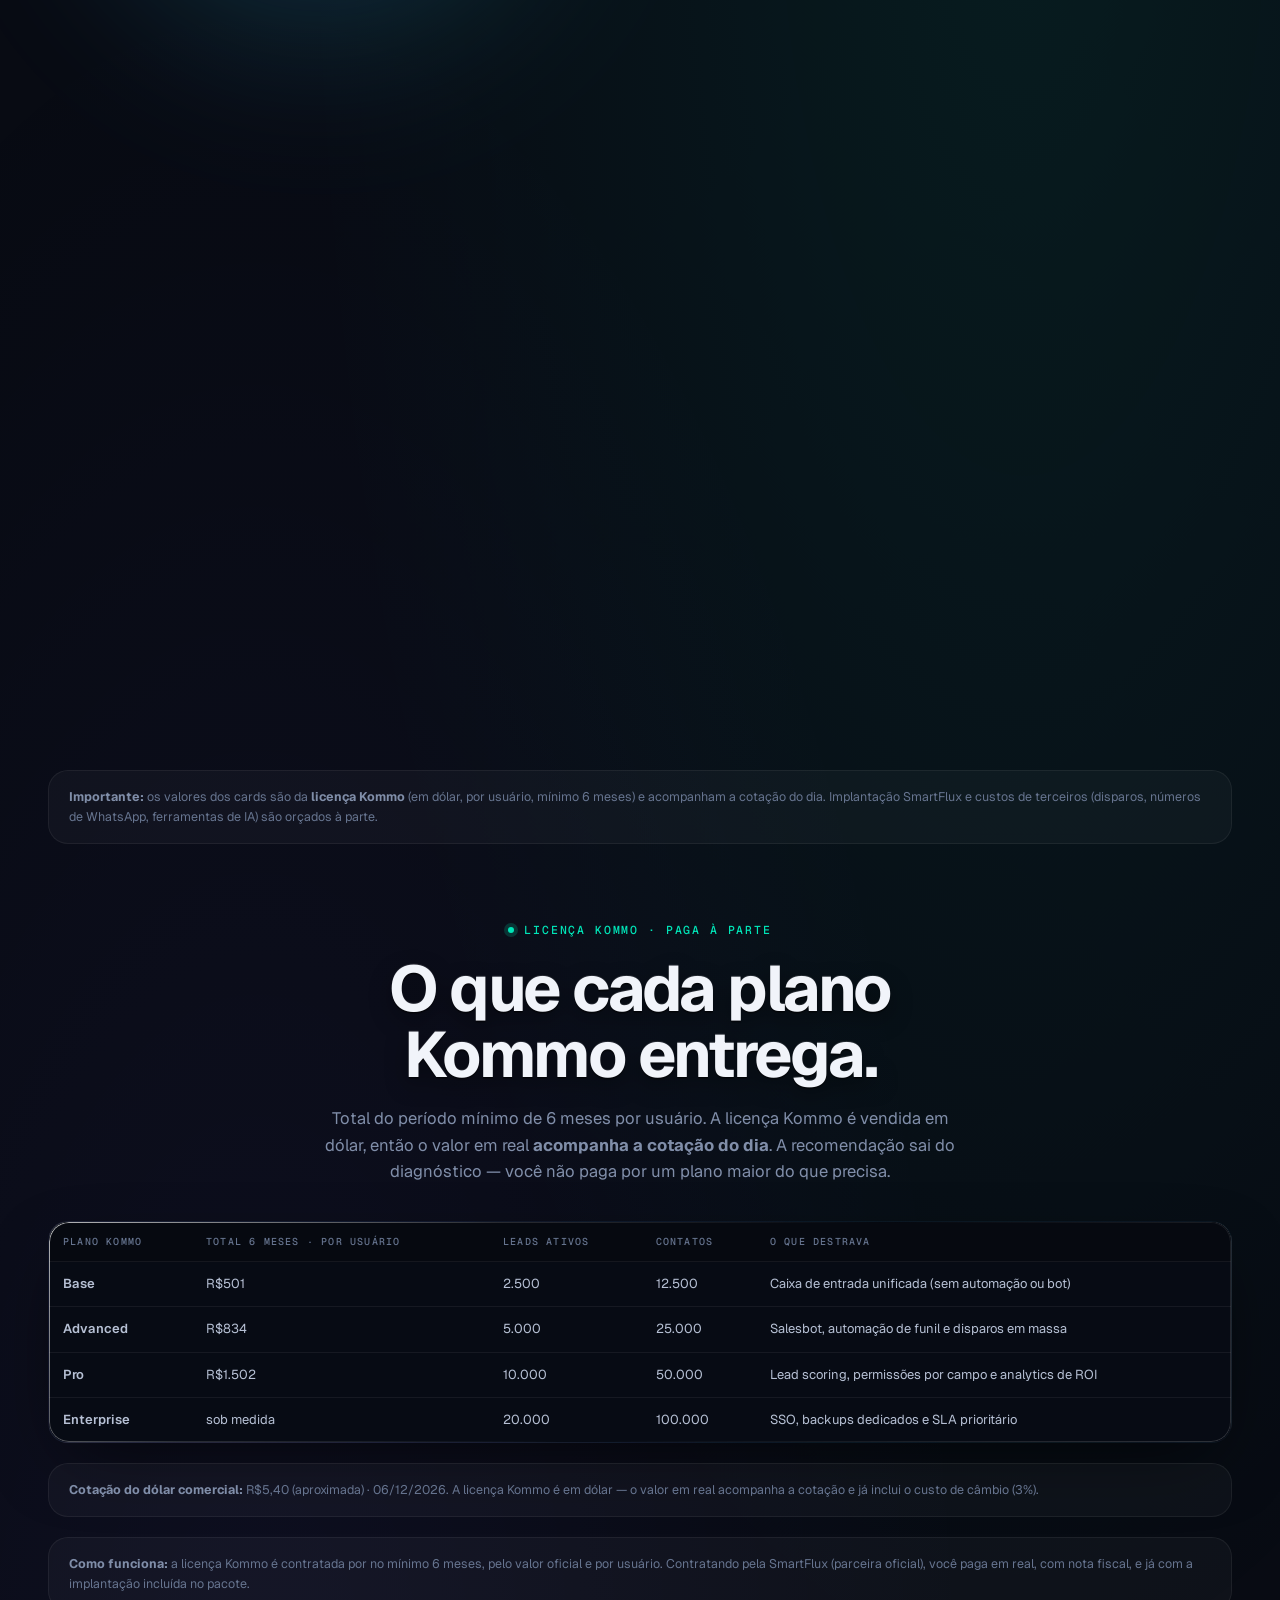
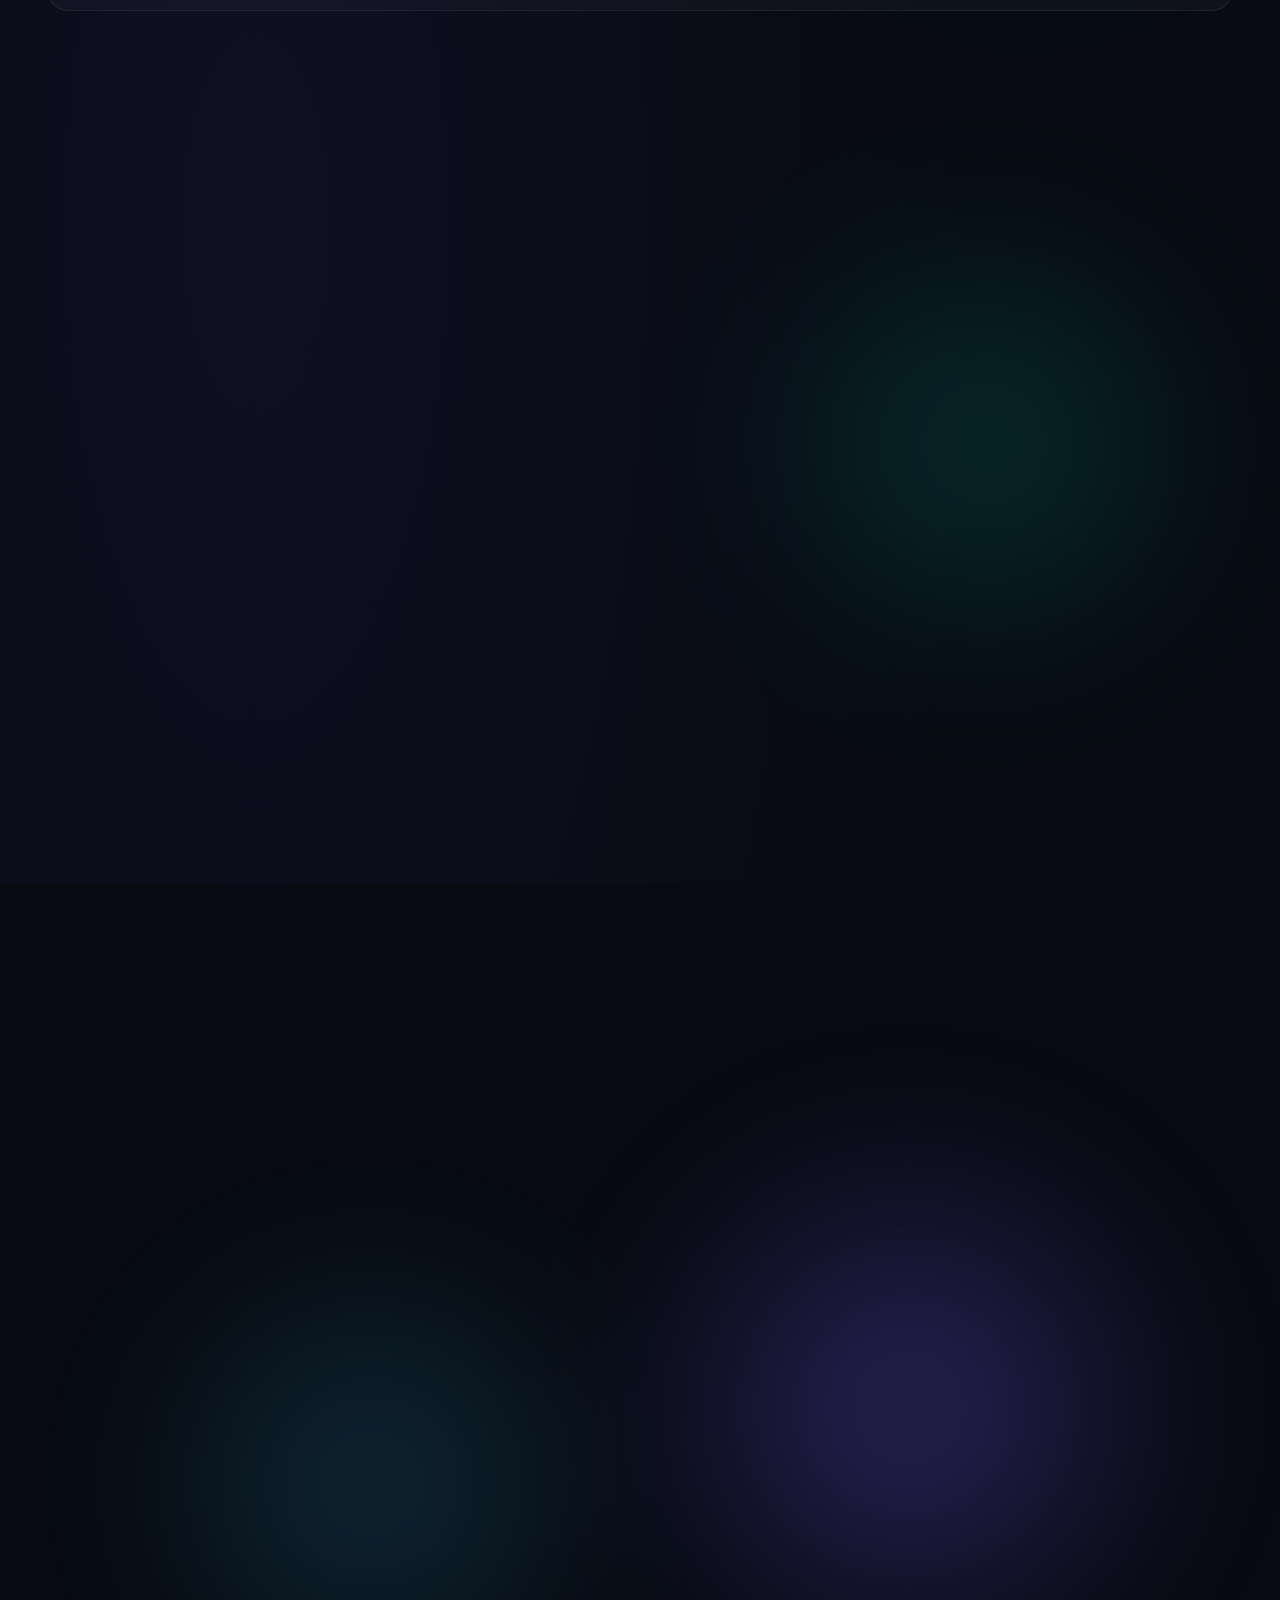
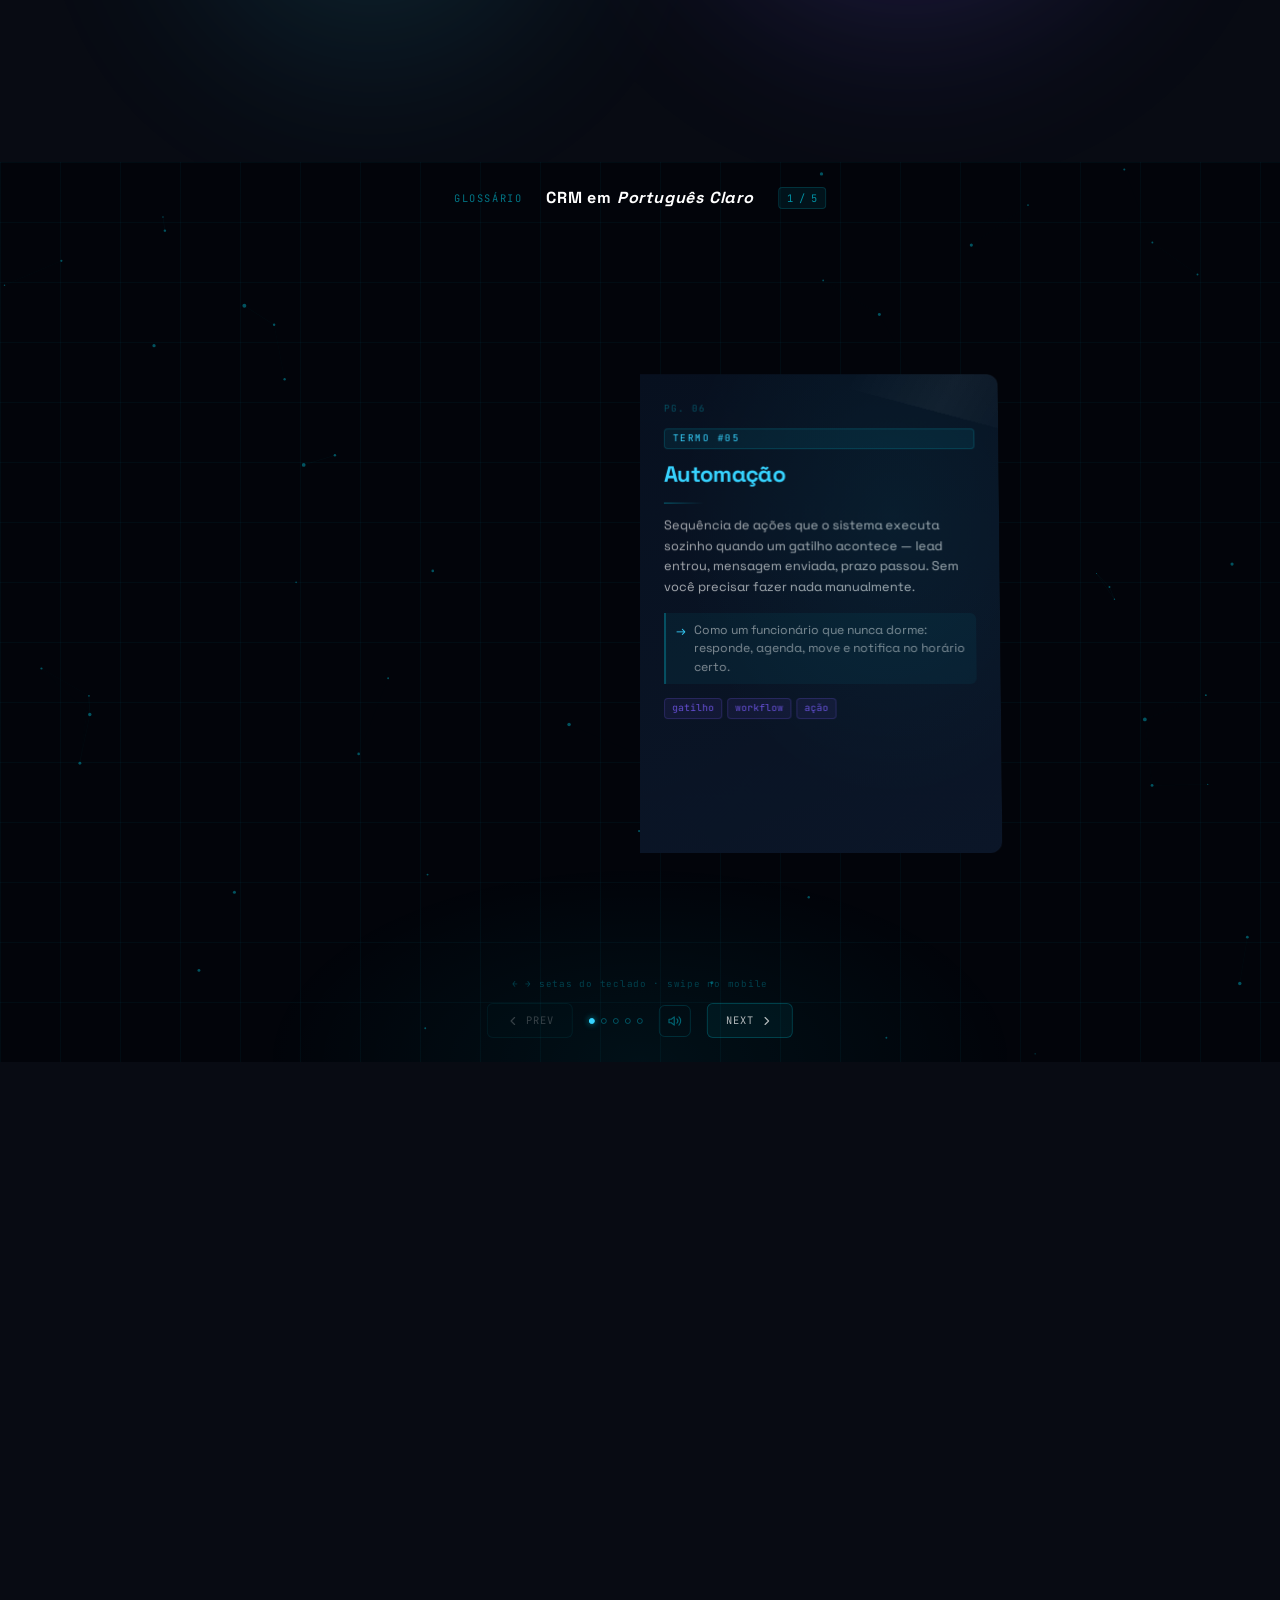
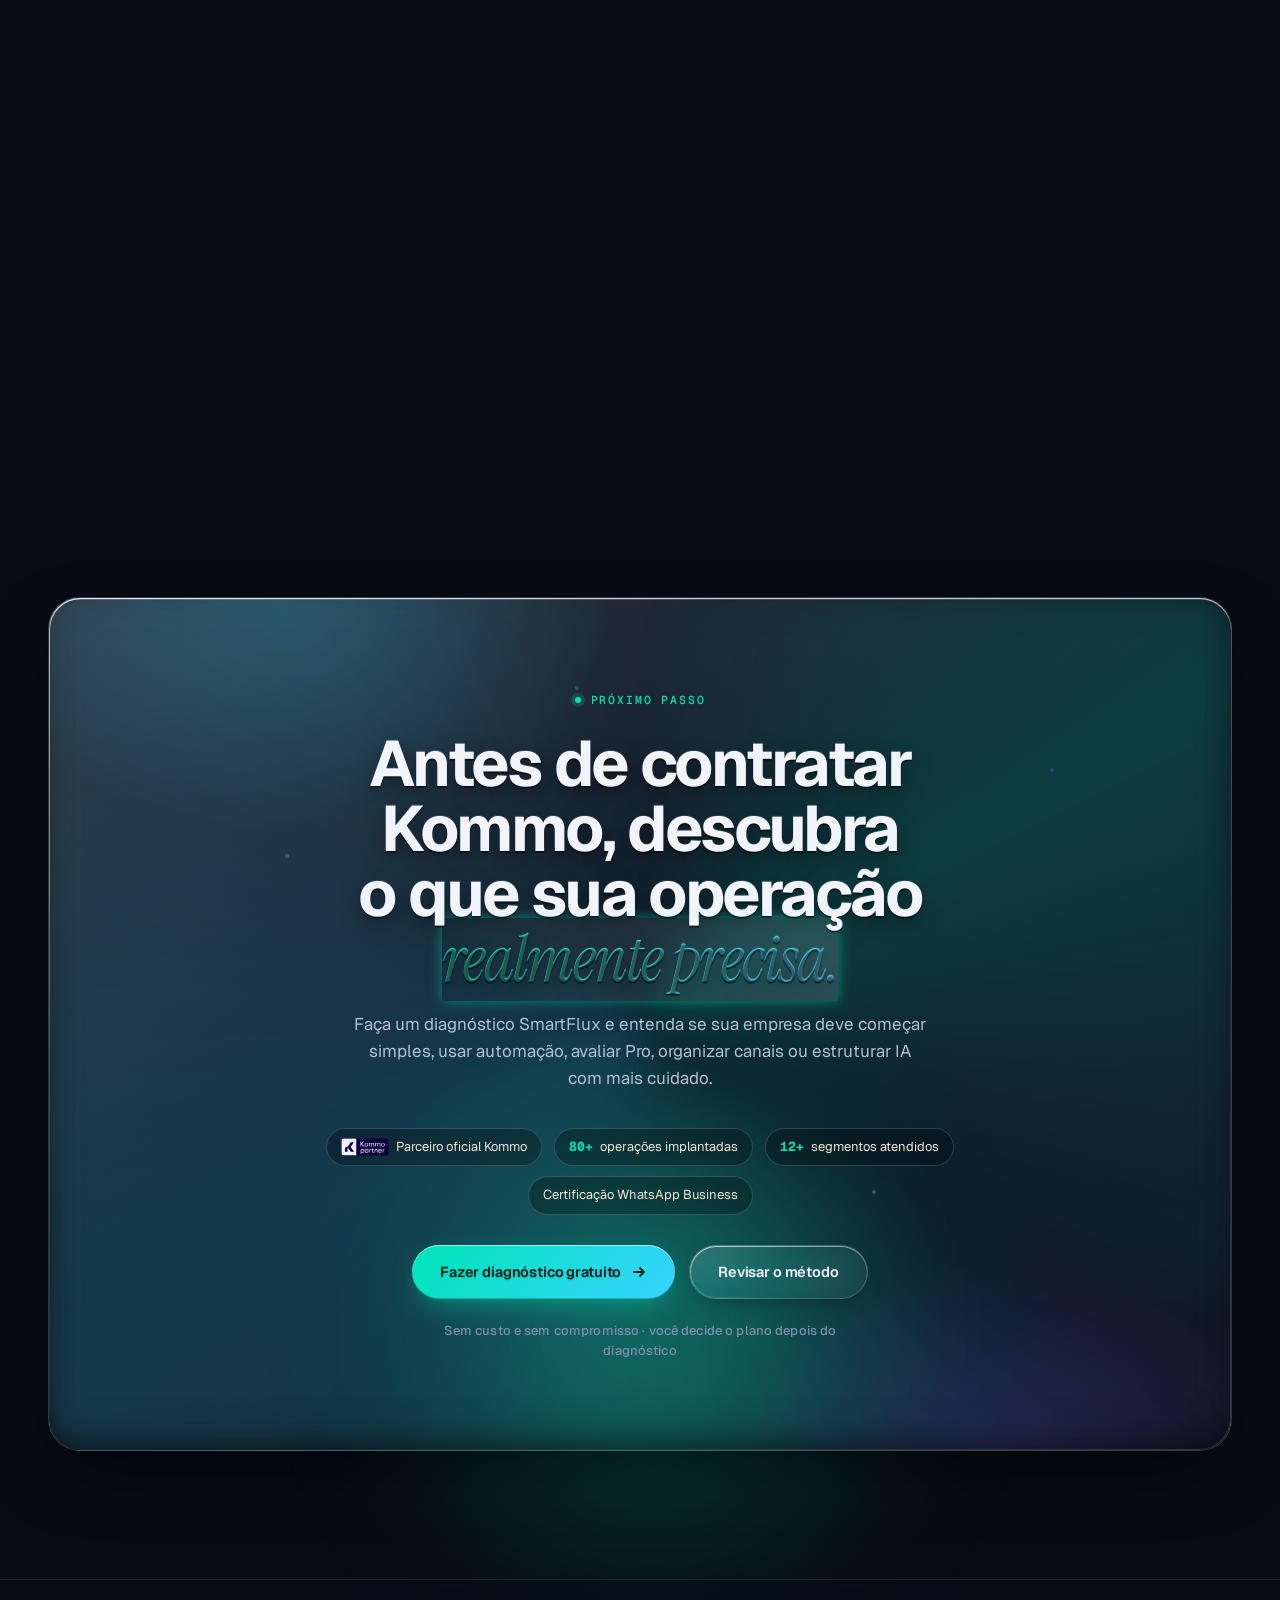
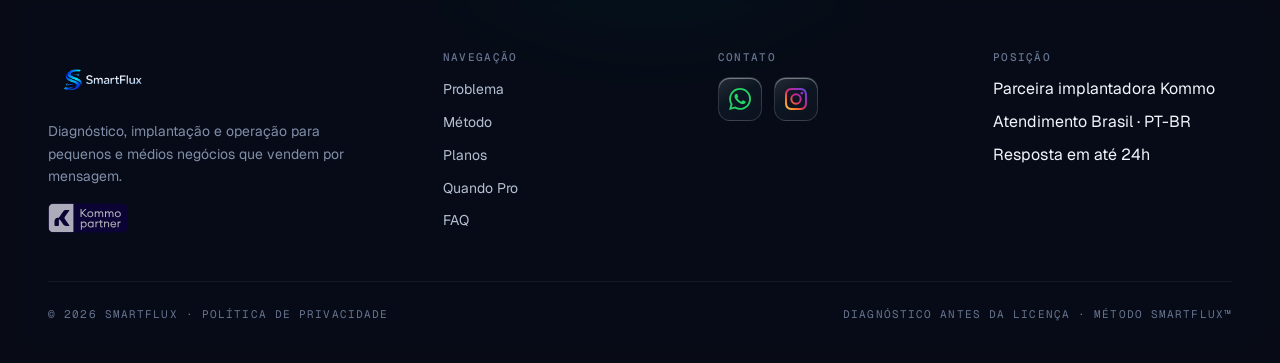
==== commit 3d13de97: "Ajustes de layout: badges do hero e grid de 6 cards - Hero: os dois badges (hero-trust-row + hero-ta" ====
--- a/index.html
+++ b/index.html
@@ -101,19 +101,21 @@
   <div class="container">
     <div class="hero-grid">
       <div data-reveal>
-        <div class="hero-trust-row">
-          <a class="hero-badge hero-badge--img" href="#credenciais" aria-label="Parceiro Oficial Kommo">
-            <img src="Badge dark.svg" class="kommo-partner-badge" alt="Kommo Partner">
-          </a>
-          <span class="hero-divider" aria-hidden="true"></span>
-          <span class="hero-stat"><span class="hero-stat-num">80+</span>&nbsp;operações implantadas</span>
-          <span class="hero-divider" aria-hidden="true"></span>
-          <span class="hero-stat"><span class="hero-stat-dot" aria-hidden="true"></span>&nbsp;Resposta em até 24h</span>
-        </div>
-        <div class="hero-tag">
-          <span class="dot"></span>
-          <span>Diagnóstico antes da licença</span>
-          <span class="pill">SmartFlux Method</span>
+        <div class="hero-badges">
+          <div class="hero-trust-row">
+            <a class="hero-badge hero-badge--img" href="#credenciais" aria-label="Parceiro Oficial Kommo">
+              <img src="Badge dark.svg" class="kommo-partner-badge" alt="Kommo Partner">
+            </a>
+            <span class="hero-divider" aria-hidden="true"></span>
+            <span class="hero-stat"><span class="hero-stat-num">80+</span>&nbsp;operações implantadas</span>
+            <span class="hero-divider" aria-hidden="true"></span>
+            <span class="hero-stat"><span class="hero-stat-dot" aria-hidden="true"></span>&nbsp;Resposta em até 24h</span>
+          </div>
+          <div class="hero-tag">
+            <span class="dot"></span>
+            <span>Diagnóstico antes da licença</span>
+            <span class="pill">SmartFlux Method</span>
+          </div>
         </div>
         <h1 id="heroTitle">
           <span class="word" style="--wd:100ms">Implante</span> <span class="word" style="--wd:180ms">a</span> <span class="word" style="--wd:240ms">Kommo</span> <span class="word" style="--wd:320ms">como</span> <span class="word" style="--wd:400ms">uma</span> <span class="word serif gradient-text sweep" style="--wd:520ms">operação</span><br>
--- a/assets/css/v2-core.css
+++ b/assets/css/v2-core.css
@@ -11,8 +11,10 @@
   --bg-3: #111827;
   --ink: #f1f4fa;
   --ink-2: #b6c0d4;
-  --ink-3: #71809b;
-  --ink-4: #47536b;
+  /* Contraste AA garantido mesmo sobre superfícies de vidro (UI/UX Pro Max §1):
+     ink-3 ~5.4:1 e ink-4 ~3.8:1 sobre o fundo translúcido dos cards. */
+  --ink-3: #808ea9;
+  --ink-4: #66748f;
   --line: rgba(255,255,255,.06);
   --line-2: rgba(255,255,255,.12);
   --surface: rgba(255,255,255,.03);
@@ -38,7 +40,8 @@
   --r-xl: 24px;
   --r-2xl: 32px;
   --max: 1240px;
-  --pad-section: 128px;
+  /* Ritmo vertical mais enxuto p/ dinâmica (UI/UX Pro Max §6 whitespace-balance). */
+  --pad-section: 108px;
 
   /* Motion */
   --ease: cubic-bezier(.16, 1, .3, 1);
@@ -540,7 +543,7 @@
 }
 .section-head {
   max-width: 780px;
-  margin: 0 auto 72px;
+  margin: 0 auto 56px;
   text-align: center;
 }
 .section-head h2 {
@@ -562,7 +565,7 @@
   .foot-grid { grid-template-columns: 1fr 1fr }
 }
 @media (max-width: 720px) {
-  :root { --pad-section: 80px; --r-2xl: 24px; --r-xl: 20px }
+  :root { --pad-section: 72px; --r-2xl: 24px; --r-xl: 20px }
   .container { padding: 0 20px }
   .mobile-cta { display: flex }
   .foot-grid { grid-template-columns: 1fr }
--- a/assets/css/v2-sections.css
+++ b/assets/css/v2-sections.css
@@ -19,13 +19,20 @@
 }
 
 /* Trust row */
+/* Linha de badges do hero — os dois pills lado a lado, MESMA altura
+   (align-items: stretch) e quebrando juntos no mobile, sem corte. */
+.hero-badges {
+  display: flex;
+  flex-wrap: wrap;
+  align-items: stretch;
+  gap: 12px;
+  margin-bottom: 24px;
+}
 .hero-trust-row {
   display: inline-flex;
   align-items: center;
-  vertical-align: middle;
   gap: 16px;
   flex-wrap: wrap;
-  margin-bottom: 28px;
   padding: 10px 18px;
   border-radius: 99px;
   background: var(--surface);
@@ -60,20 +67,19 @@
 }
 @keyframes pulse { 0%, 100% { opacity: 1 } 50% { opacity: .35 } }
 
-/* Hero tag */
+/* Hero tag — pill com a MESMA espessura da hero-trust-row (mesmo padding
+   vertical + align-items: stretch no container garantem altura idêntica). */
 .hero-tag {
   display: inline-flex;
   align-items: center;
-  vertical-align: middle;
-  gap: 12px;
-  padding: 7px 8px 7px 16px;
+  gap: 10px;
+  padding: 10px 16px;
   border-radius: 99px;
   background: var(--surface);
   border: 1px solid var(--line);
-  font-size: 13px;
+  font-size: 12.5px;
   color: var(--ink-2);
   font-weight: 500;
-  margin-bottom: 28px;
 }
 .hero-tag .pill {
   padding: 4px 10px;
@@ -727,7 +733,8 @@
       0 2px 12px rgba(0,0,0,.3);
   }
   .hero-copy { font-size: 16px; margin: 22px 0 28px; }
-  .hero-trust-row { padding: 8px 14px; font-size: 11.5px; gap: 10px; margin-bottom: 20px; }
+  .hero-badges { gap: 10px; margin-bottom: 20px; }
+  .hero-trust-row { padding: 8px 14px; font-size: 11.5px; gap: 10px; }
   .actions-trust { margin-top: 24px; gap: 14px; font-size: 12px; }
 
   /* Marquee: tighter */
@@ -747,5 +754,5 @@
   .price { padding: 20px 16px; }
 
   /* Hero tag compact */
-  .hero-tag { padding: 5px 6px 5px 12px; font-size: 12px; margin-bottom: 20px; }
-}
+  .hero-tag { padding: 8px 14px; font-size: 12px; }
+}
--- a/assets/css/v2-sections-2.css
+++ b/assets/css/v2-sections-2.css
@@ -332,7 +332,10 @@
 .partner-grid { margin-top: 4px }
 
 /* ===== WHEN PRO ===== */
-.pro-grid { display: grid; grid-template-columns: repeat(5, 1fr); gap: 12px }
+.pro-grid { display: grid; grid-template-columns: repeat(5, 1fr); gap: 14px }
+/* Grid de 6 cards ("não fica sozinho") em 3 colunas = 3+3 exatos,
+   sem card sobrando na 2ª linha. Não afeta o grid de 5 cards ("Quando Pro"). */
+.partner-grid { grid-template-columns: repeat(3, 1fr) }
 .pro-card {
   padding: 22px; border-radius: var(--r-xl); min-height: 190px;
   background: linear-gradient(180deg, rgba(255,255,255,.04), rgba(255,255,255,.015));
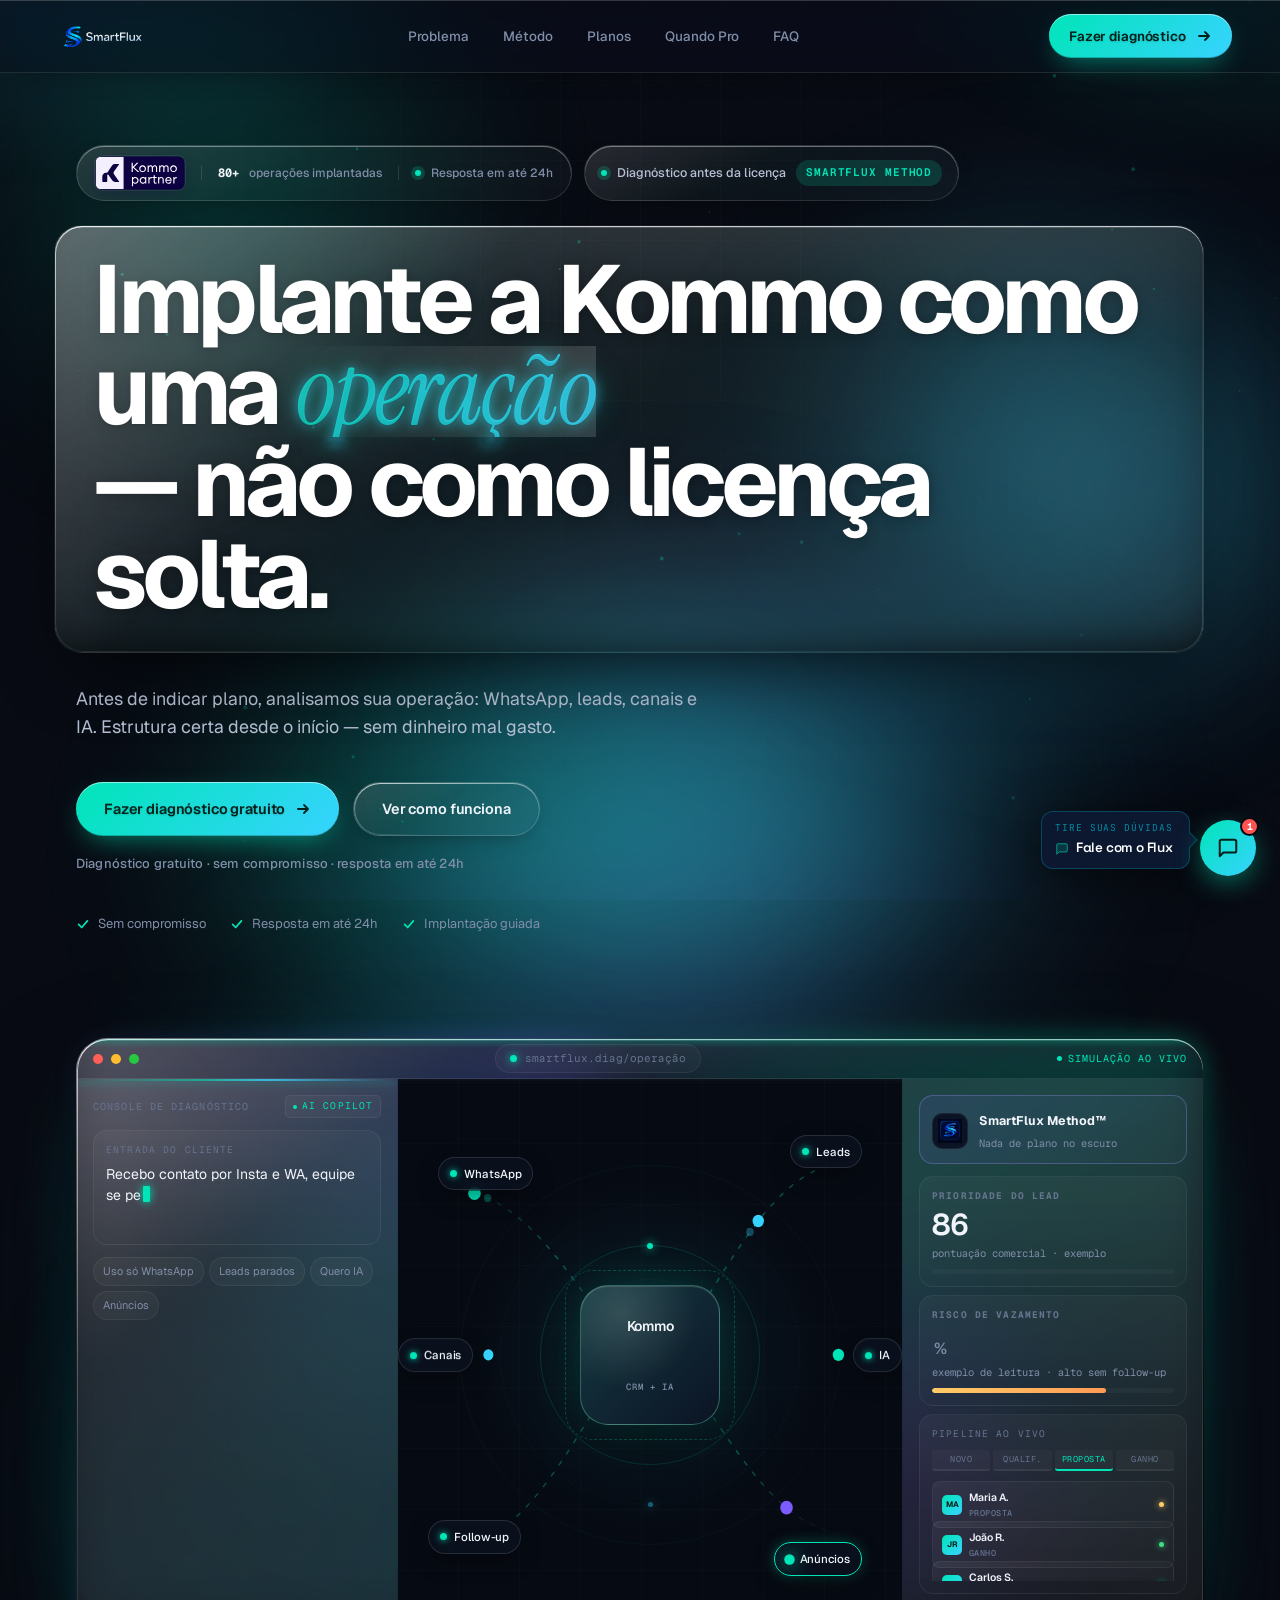
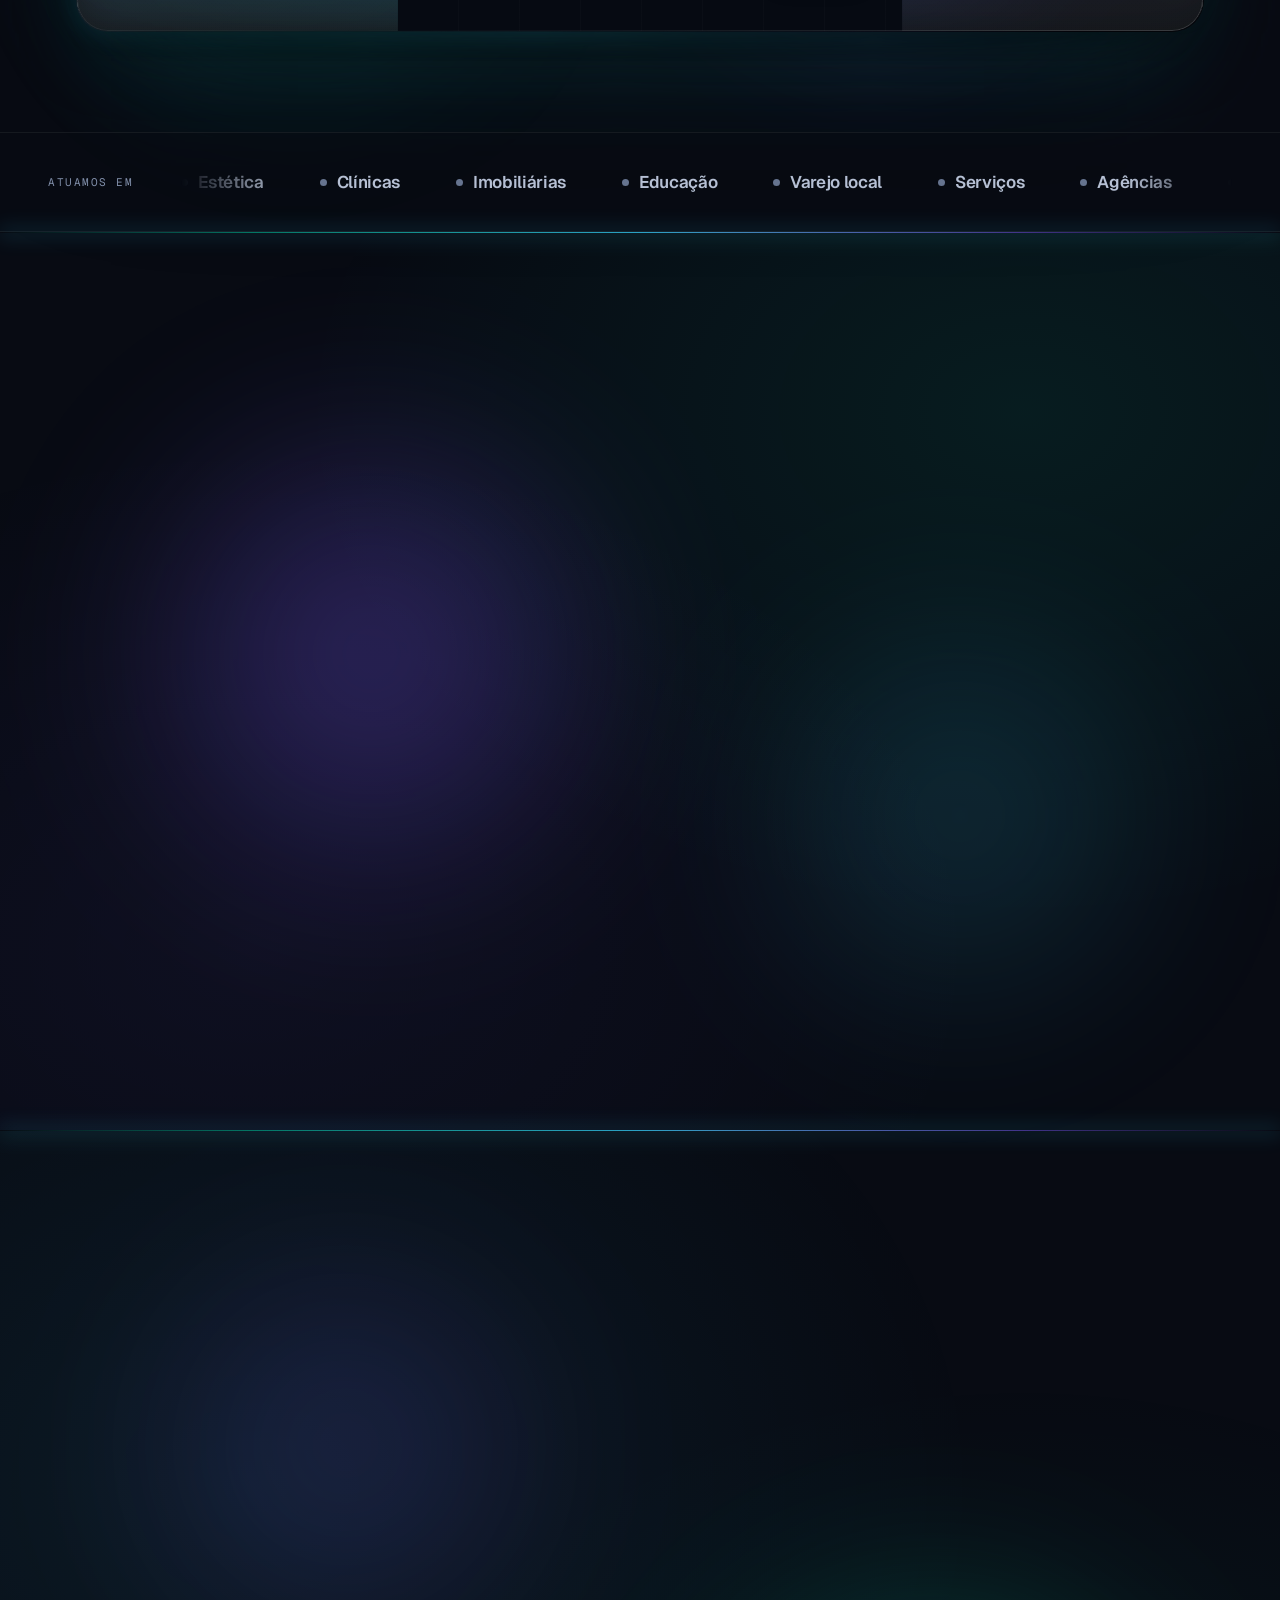
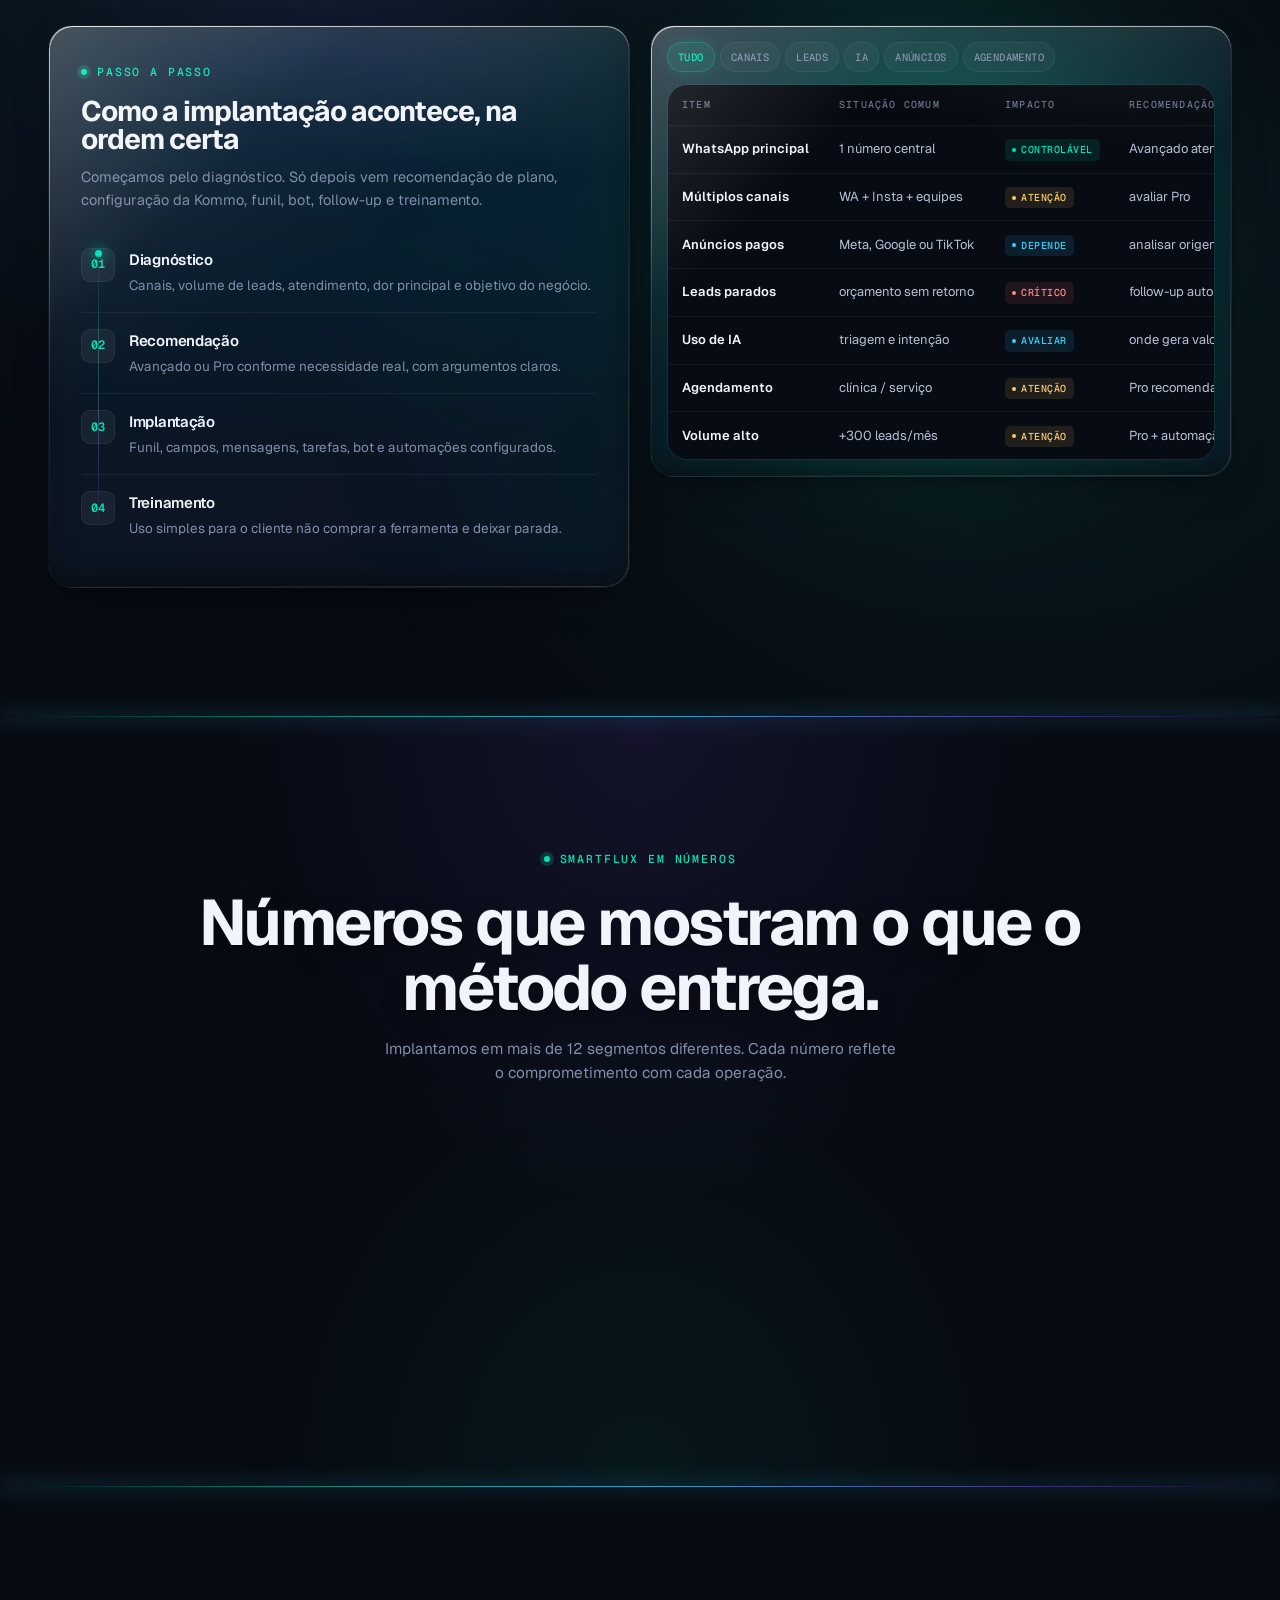
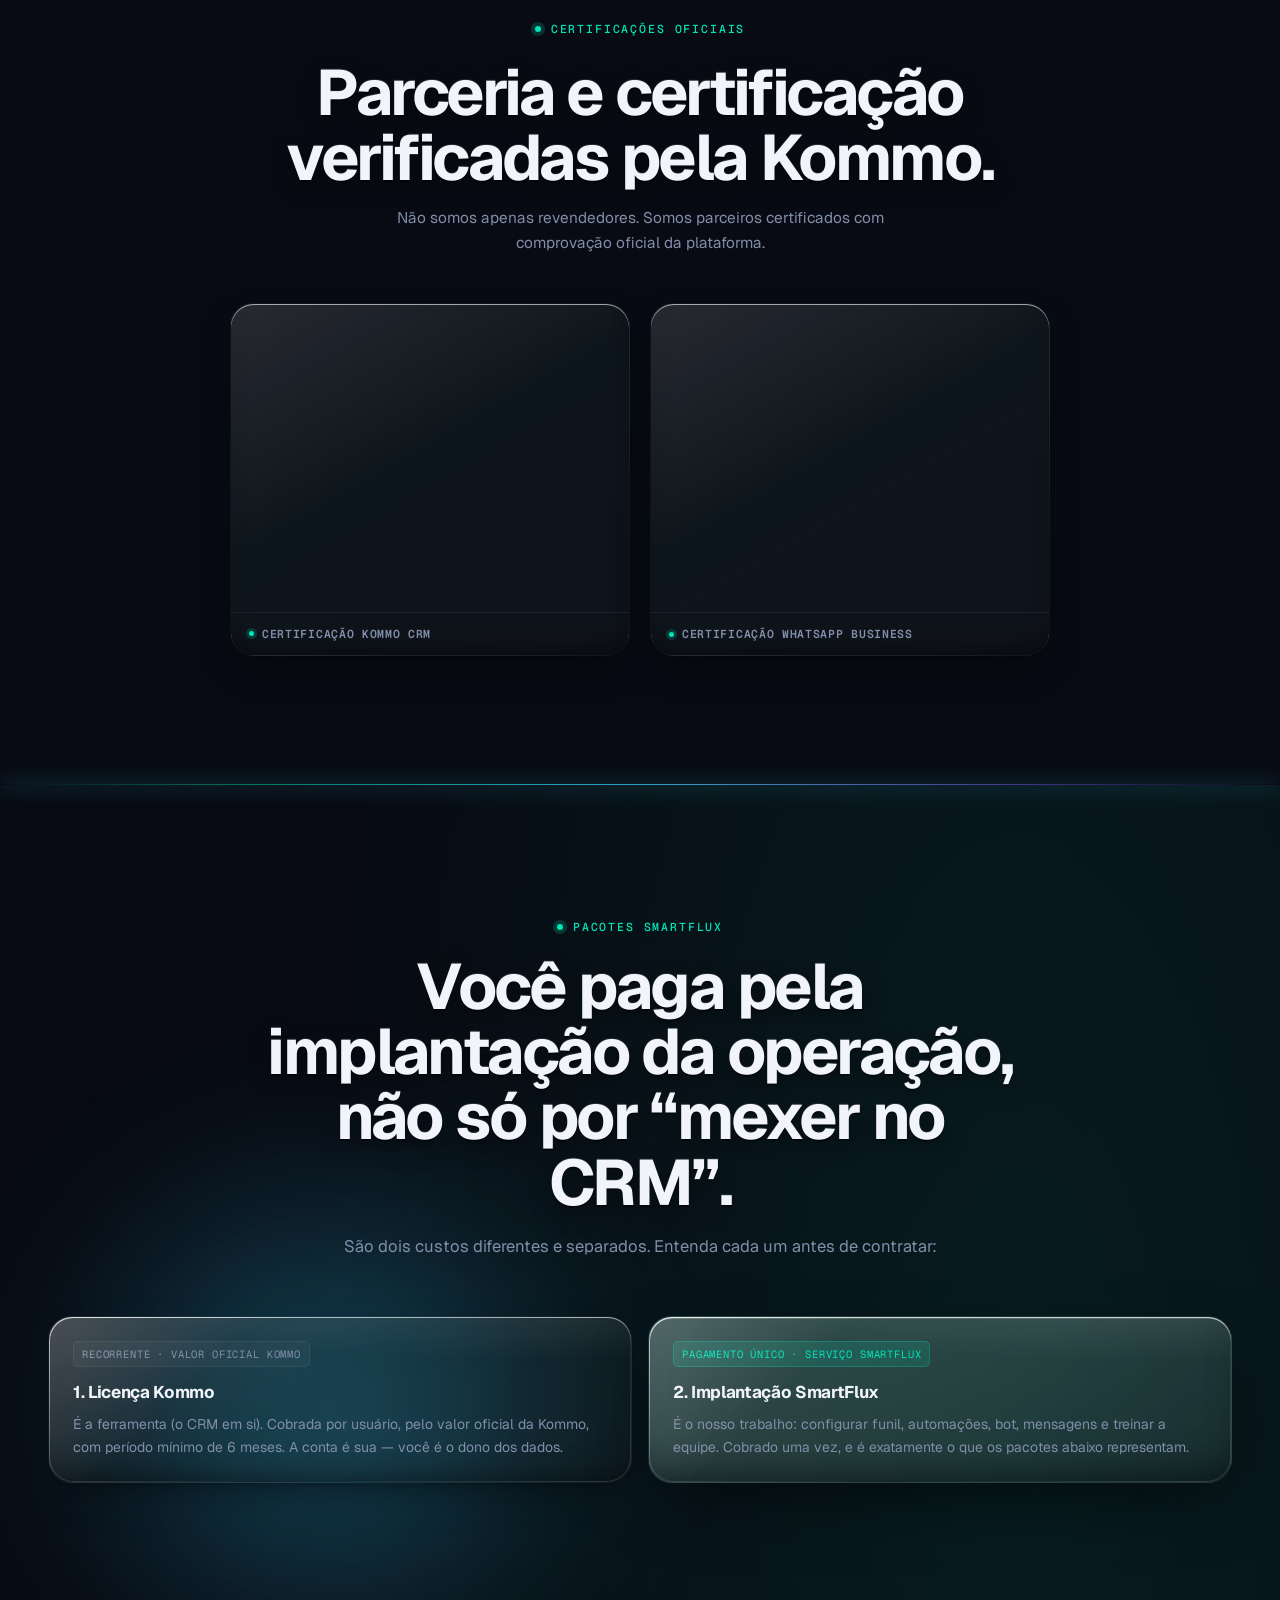
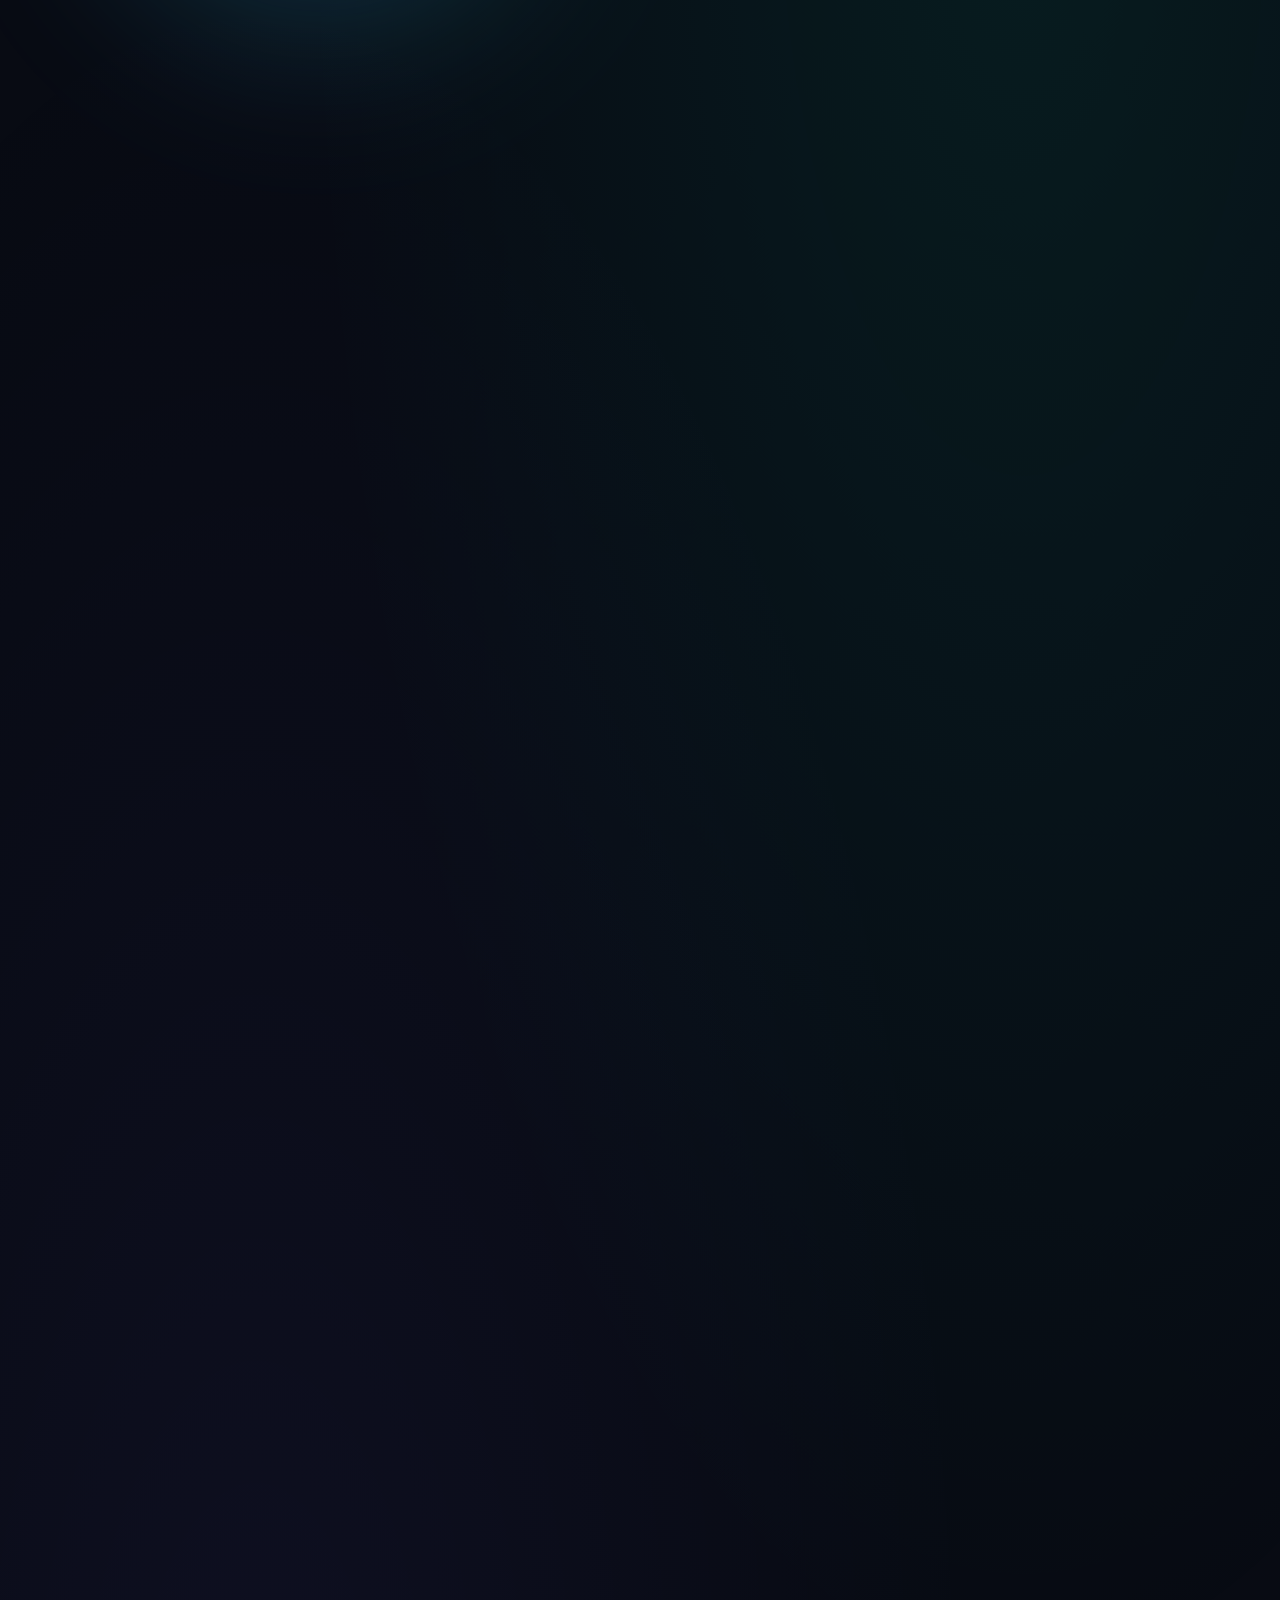
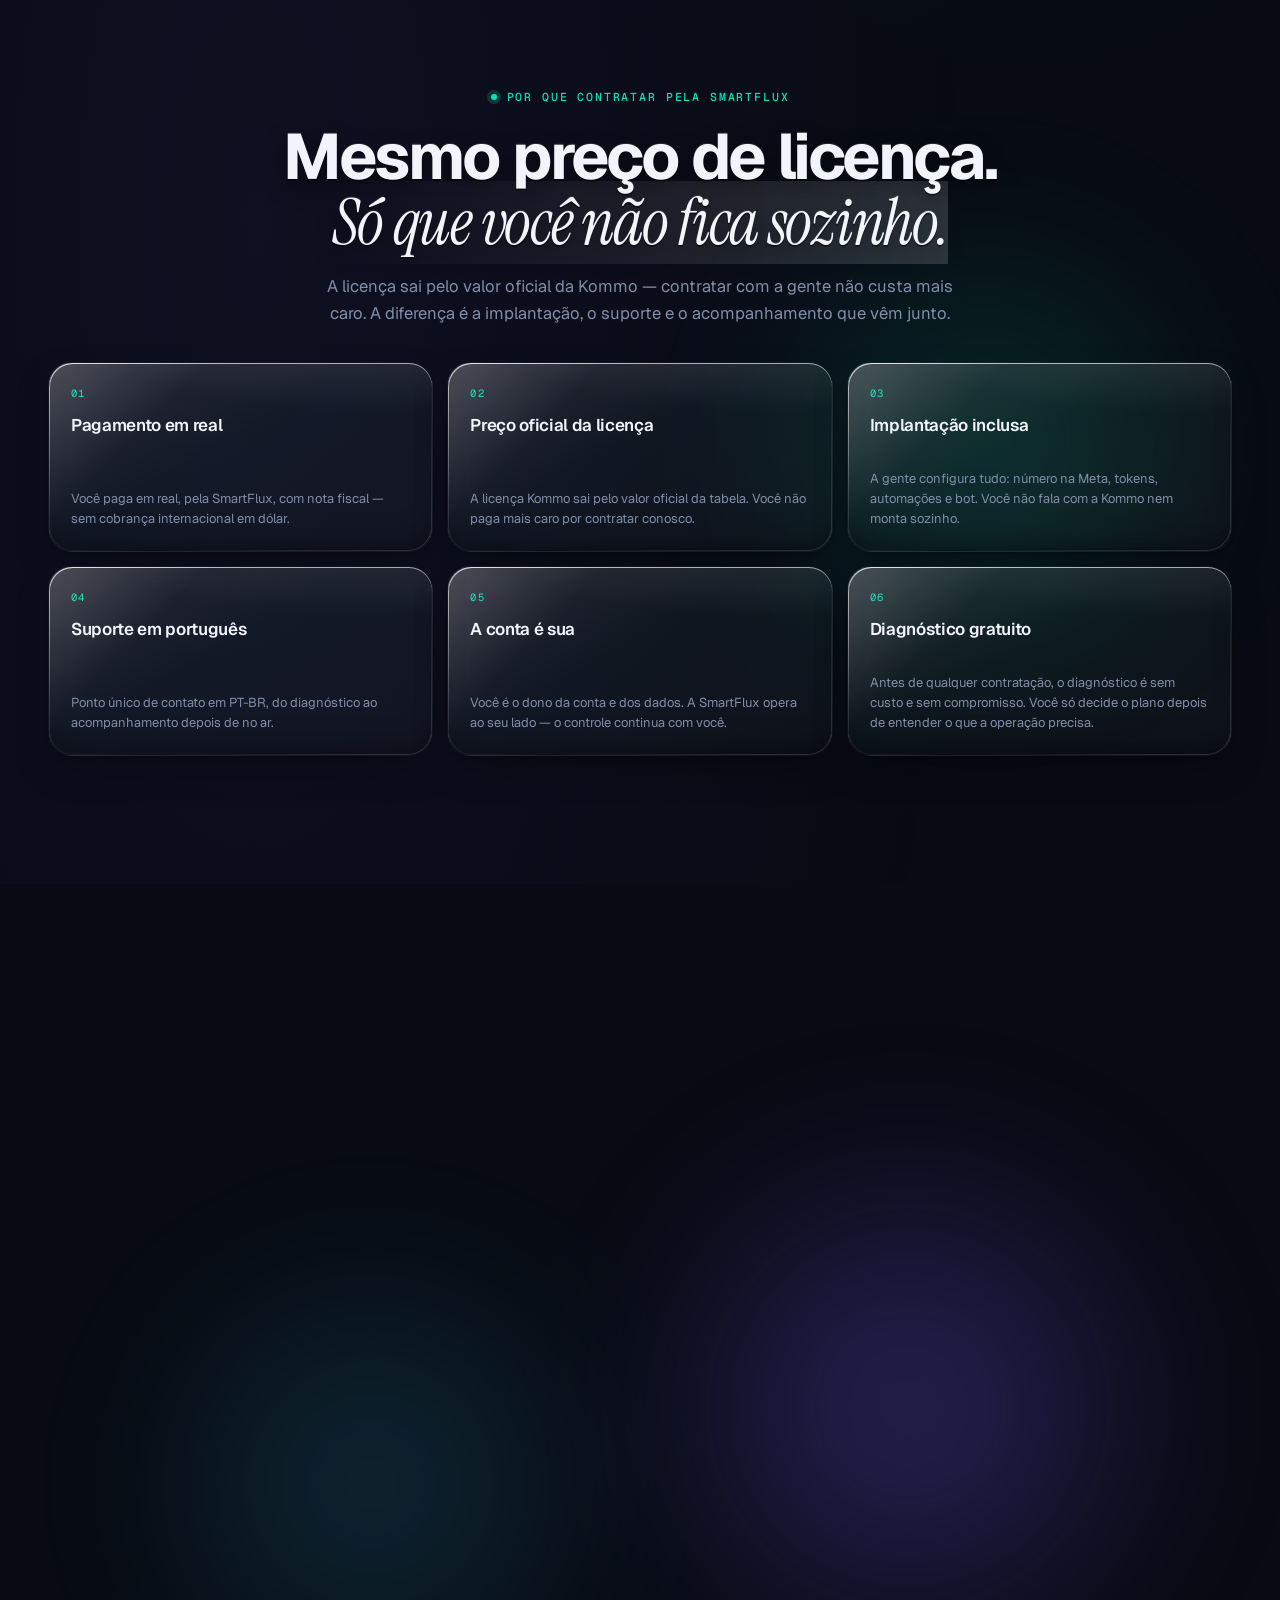
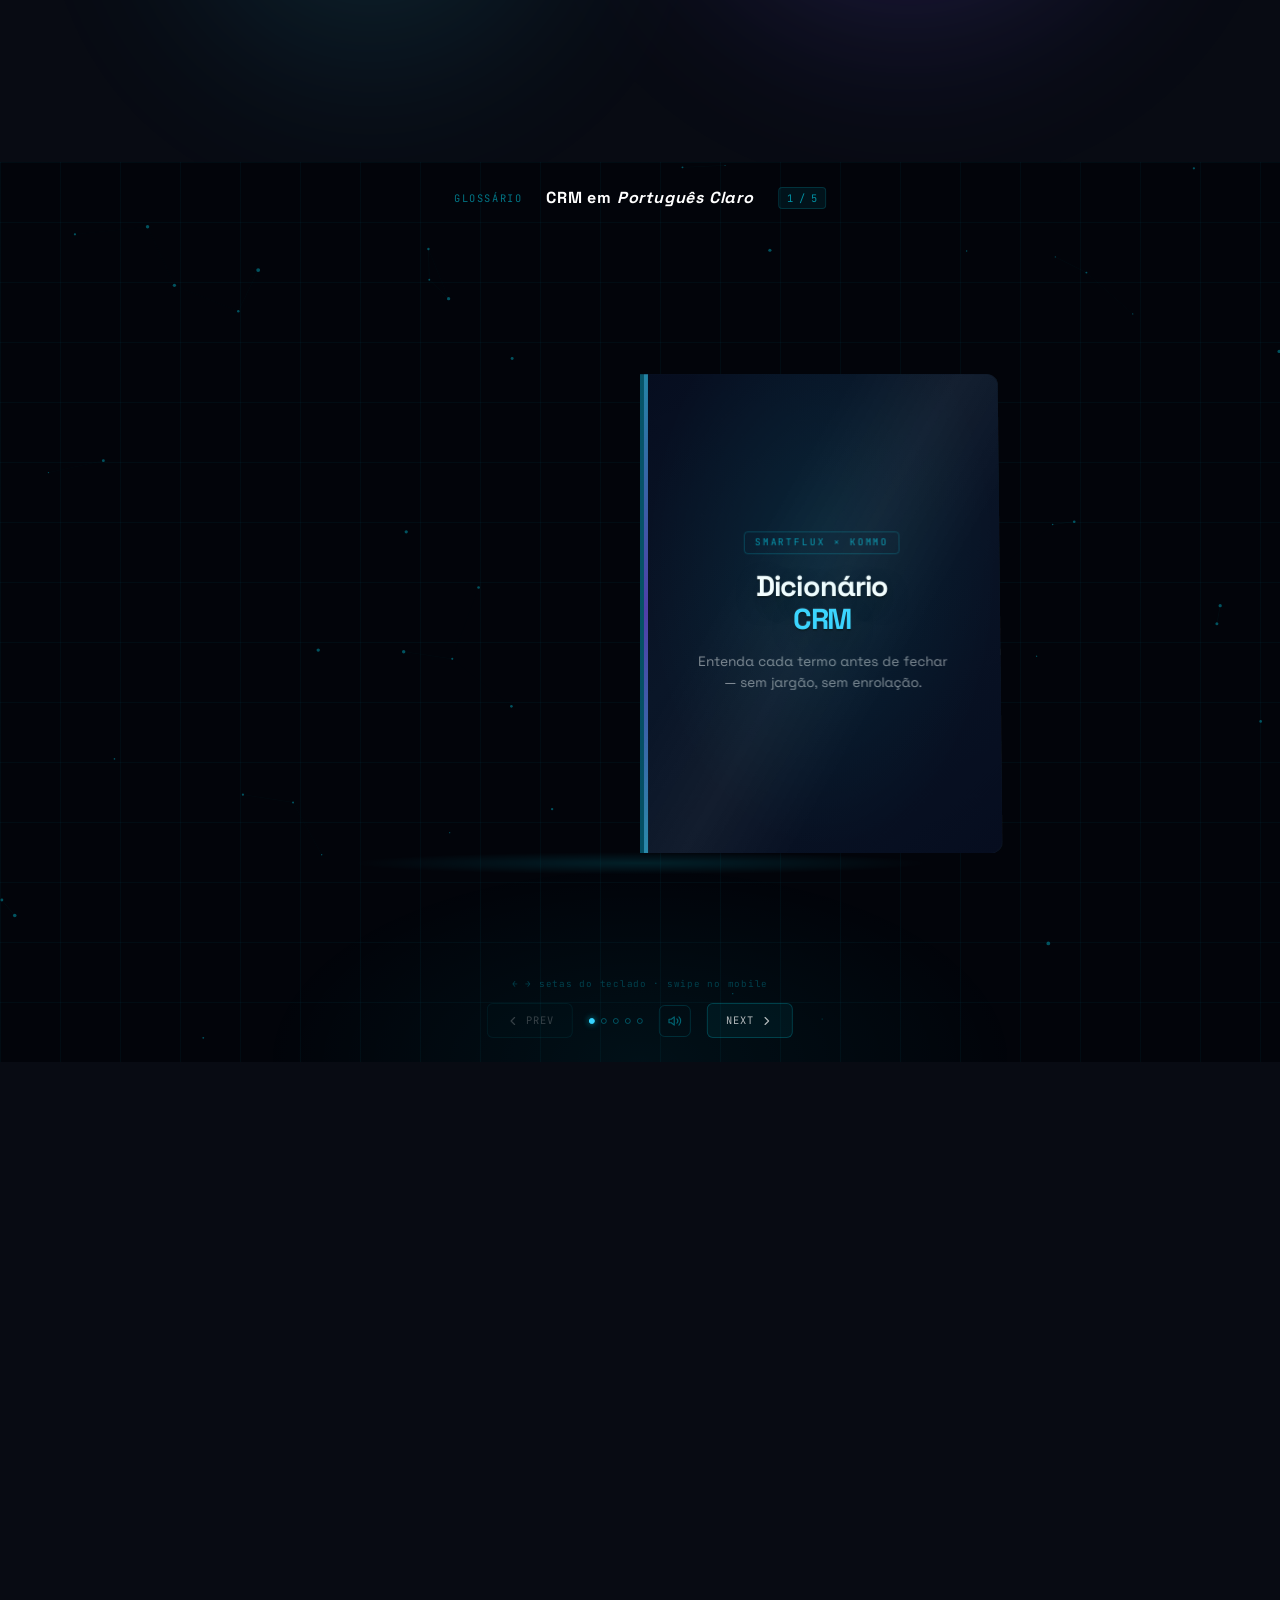
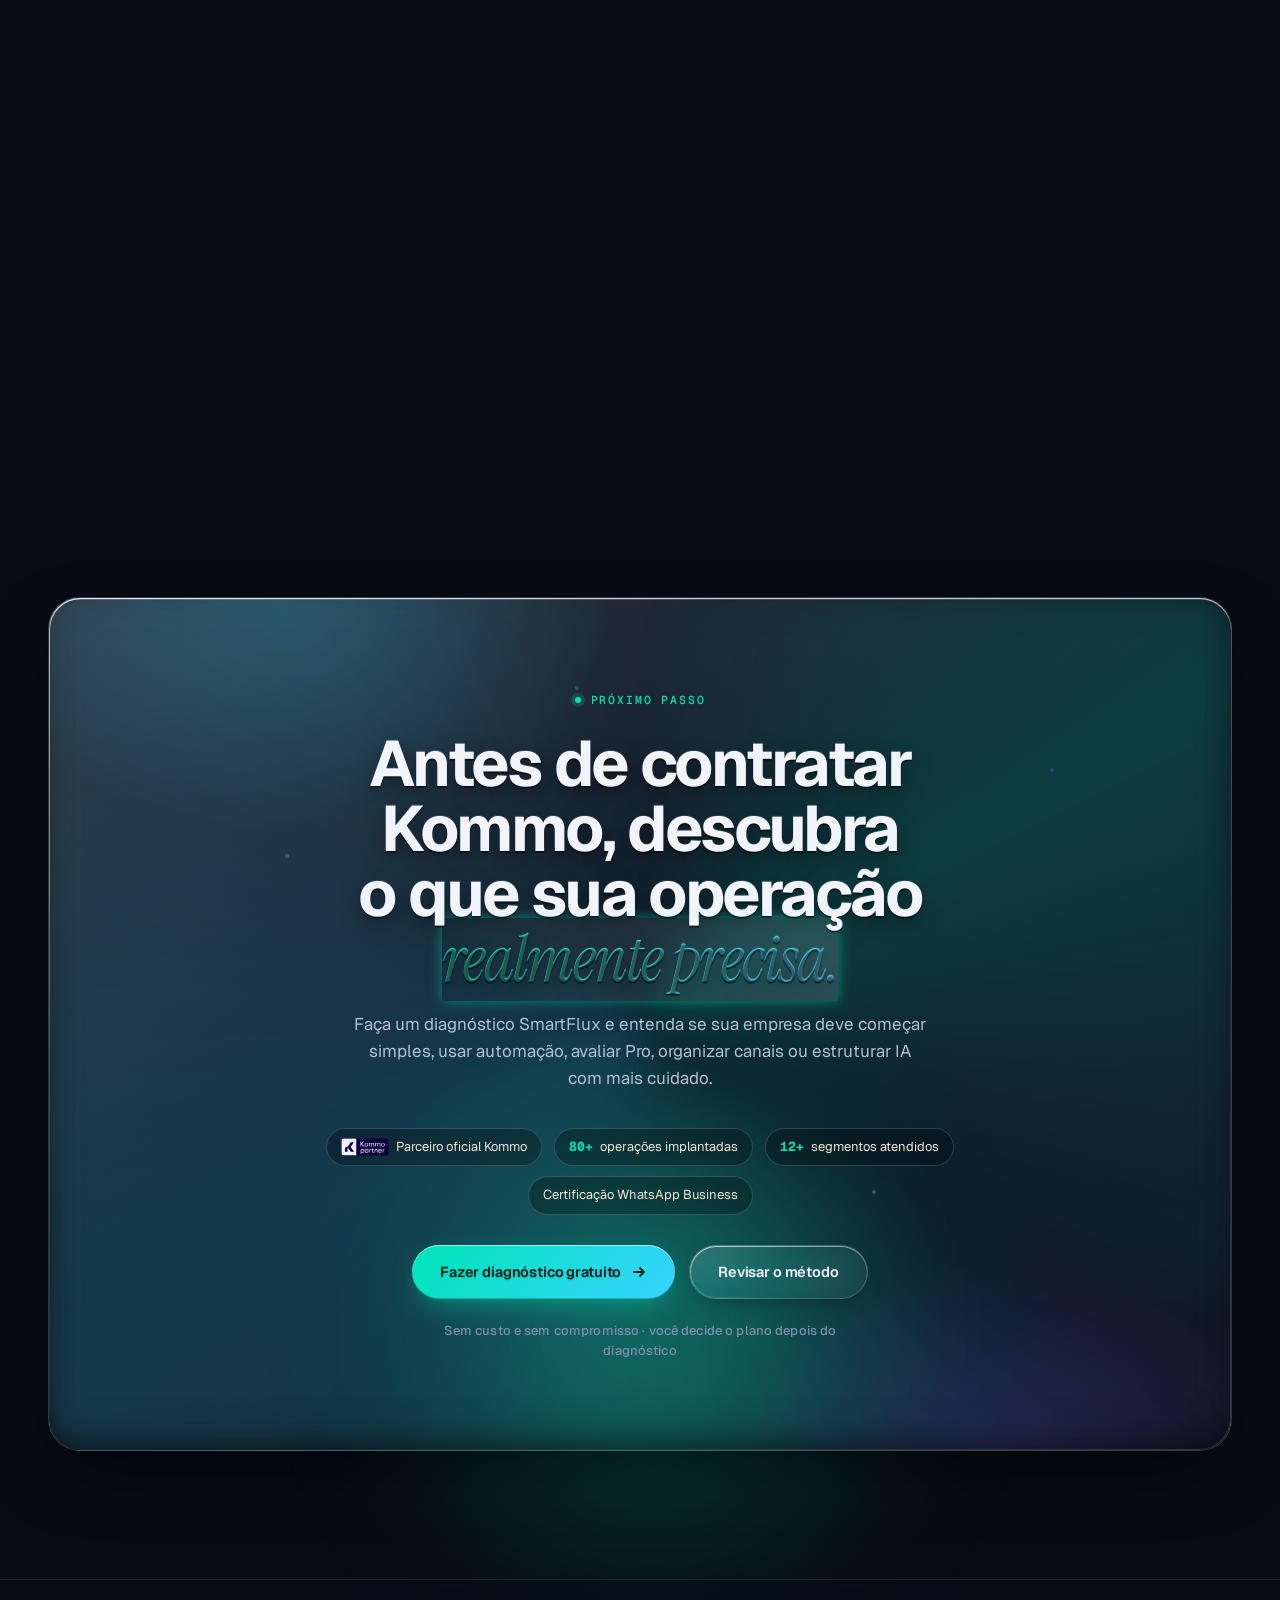
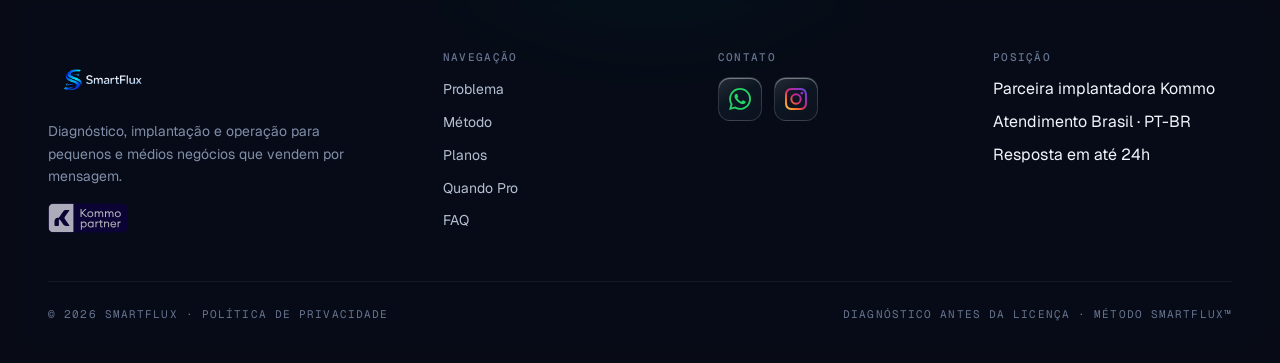
==== commit 8d055b24: "Glossário mobile: coverflow de cards (estilo carrossel 3D) Substitui o empilhado vertical por um car" ====
--- a/index.html
+++ b/index.html
@@ -907,29 +907,83 @@
       updateDots();
     }
 
-    prevBtn.addEventListener('click', () => goTo(currentPage - 1));
-    nextBtn.addEventListener('click', () => goTo(currentPage + 1));
+    /* ===== Mobile: coverflow de cards (um por vez, vizinhos espiando) =====
+       No mobile o livro 3D vira um carrossel; navegamos pelas FACES
+       individuais (cada página é um card), não pelos spreads de 2 páginas. */
+    const MQ_MOBILE = window.matchMedia('(max-width: 820px)');
+    const faces = Array.from(book.querySelectorAll('.bk-front, .bk-back'));
+    let mIdx = 0;
+    const isMobile = () => MQ_MOBILE.matches;
+
+    /* Envolve cada palavra do corpo em <span> p/ o blur-reveal escalonado
+       do card ativo no coverflow (o efeito só aparece no CSS mobile). */
+    function wrapWords(el) {
+      if (!el || el.dataset.bkWrapped) return;
+      const words = el.textContent.trim().split(/\s+/);
+      el.textContent = '';
+      words.forEach((w, i) => {
+        const s = document.createElement('span');
+        s.className = 'bk-word';
+        s.style.setProperty('--wi', i);
+        s.textContent = w;
+        el.appendChild(s);
+        el.appendChild(document.createTextNode(' '));
+      });
+      el.dataset.bkWrapped = '1';
+    }
+    book.querySelectorAll('.bk-entry-def, .bk-entry-analogy, .bk-cover p').forEach(wrapWords);
+
+    function renderMobile() {
+      faces.forEach((f, i) => {
+        f.classList.remove('bk-m-active', 'bk-m-prev', 'bk-m-next');
+        const rel = i - mIdx;
+        if (rel === 0) f.classList.add('bk-m-active');
+        else if (rel === -1) f.classList.add('bk-m-prev');
+        else if (rel === 1) f.classList.add('bk-m-next');
+      });
+      counter.textContent = (mIdx + 1) + ' / ' + faces.length;
+      prevBtn.disabled = mIdx === 0;
+      nextBtn.disabled = mIdx === faces.length - 1;
+    }
+
+    function forward()  { if (isMobile()) { if (mIdx < faces.length - 1) { mIdx++; playFlip(); renderMobile(); } } else goTo(currentPage + 1); }
+    function backward() { if (isMobile()) { if (mIdx > 0)               { mIdx--; playFlip(); renderMobile(); } } else goTo(currentPage - 1); }
+
+    function initMode() {
+      if (isMobile()) {
+        renderMobile();
+      } else {
+        faces.forEach(f => f.classList.remove('bk-m-active', 'bk-m-prev', 'bk-m-next'));
+        book.style.transform = '';
+        applyLeafStates();
+        counter.textContent = (currentPage + 1) + ' / ' + TOTAL_LEAVES;
+        prevBtn.disabled = currentPage === 0;
+        nextBtn.disabled = currentPage === TOTAL_LEAVES - 1;
+      }
+    }
+    MQ_MOBILE.addEventListener('change', initMode);
+
+    prevBtn.addEventListener('click', backward);
+    nextBtn.addEventListener('click', forward);
 
     document.addEventListener('keydown', e => {
-      if (e.key === 'ArrowRight' || e.key === 'ArrowDown') { e.preventDefault(); goTo(currentPage + 1); }
-      if (e.key === 'ArrowLeft'  || e.key === 'ArrowUp')   { e.preventDefault(); goTo(currentPage - 1); }
+      if (e.key === 'ArrowRight' || e.key === 'ArrowDown') { e.preventDefault(); forward(); }
+      if (e.key === 'ArrowLeft'  || e.key === 'ArrowUp')   { e.preventDefault(); backward(); }
     });
 
     let touchX = 0;
     book.addEventListener('touchstart', e => { touchX = e.touches[0].clientX; }, { passive: true });
     book.addEventListener('touchend', e => {
       const dx = e.changedTouches[0].clientX - touchX;
-      if (Math.abs(dx) > 40) goTo(currentPage + (dx < 0 ? 1 : -1));
+      if (Math.abs(dx) > 40) { if (dx < 0) forward(); else backward(); }
     });
 
-    /* Click left half → prev, right half → next (desktop + mobile tap) */
+    /* Tap: metade esquerda → anterior, direita → próximo (só desktop;
+       no mobile a navegação é por swipe/setas pra não trocar ao tocar no card). */
     book.addEventListener('click', e => {
+      if (isMobile()) return;
       const r = book.getBoundingClientRect();
-      if (e.clientX > r.left + r.width / 2) {
-        goTo(currentPage + 1);
-      } else {
-        goTo(currentPage - 1);
-      }
+      if (e.clientX > r.left + r.width / 2) forward(); else backward();
     });
 
     /* Parallax on desktop only — mousemove doesn't fire on touch */
@@ -1006,7 +1060,7 @@
     }
     requestAnimationFrame(drawParticles);
 
-    applyLeafStates();
+    initMode();
   })();
   </script>
 </section>
--- a/assets/css/v2-glossario.css
+++ b/assets/css/v2-glossario.css
@@ -636,3 +636,131 @@
   /* Prefácio second paragraph: hide to save vertical space */
   .bk-leaf-cover .bk-back .bk-content-page .bk-entry-def + .bk-entry-def { display: none; }
 }
+
+/* ================================================================
+   MOBILE (<=820px) — COVERFLOW de cards
+   O livro 3D de página dupla não funciona em telas estreitas. Aqui cada
+   página vira um card de um carrossel "coverflow": o atual no centro,
+   nítido; o anterior e o próximo espiando dos lados em 3D (scale +
+   rotateY). Navegação por setas/swipe (JS). O livro 3D fica só no desktop.
+   ================================================================ */
+@media (max-width: 820px) {
+  .bk-stage {
+    perspective: 1200px;
+    perspective-origin: center center;
+    height: auto;
+    display: block;
+    padding: 0;
+  }
+  .bk-book {
+    position: relative;
+    width: 100%;
+    height: 468px;
+    min-height: 0;
+    transform: none !important;
+    transform-style: preserve-3d;
+    cursor: default;
+    overflow: visible;
+  }
+  /* As folhas não geram caixa (display:contents) — assim TODAS as faces se
+     posicionam no mesmo espaço/perspectiva do .bk-book (senão cada folha
+     criaria seu próprio contexto 3D e os cards não alinhariam). */
+  .bk-leaf,
+  .bk-leaf-cover {
+    display: contents;
+  }
+  .bk-shadow { display: none; }
+  /* cada face = um slide do coverflow (escondido por padrão) */
+  .bk-front,
+  .bk-back {
+    position: absolute;
+    inset: auto;
+    top: 0;
+    left: 50%;
+    width: 76%;
+    height: 100%;
+    transform: translateX(-50%) scale(.78);
+    opacity: 0;
+    pointer-events: none;
+    -webkit-backface-visibility: visible;
+    backface-visibility: visible;
+    overflow: hidden;
+    border-radius: 20px !important;
+    transition: transform .6s cubic-bezier(.34,1.3,.4,1), opacity .5s ease;
+    will-change: transform, opacity;
+  }
+  .bk-front.bk-m-active,
+  .bk-back.bk-m-active {
+    transform: translateX(-50%) scale(1) rotateY(0deg);
+    opacity: 1;
+    z-index: 3;
+    pointer-events: auto;
+  }
+  .bk-front.bk-m-prev,
+  .bk-back.bk-m-prev {
+    transform: translateX(-96%) scale(.82) rotateY(20deg);
+    opacity: .5;
+    z-index: 2;
+  }
+  .bk-front.bk-m-next,
+  .bk-back.bk-m-next {
+    transform: translateX(-4%) scale(.82) rotateY(-20deg);
+    opacity: .5;
+    z-index: 2;
+  }
+  .bk-page {
+    height: 100%;
+    min-height: 0;
+    overflow: hidden;
+    border-radius: 20px;
+    display: flex;
+    flex-direction: column;
+    justify-content: center;
+  }
+  .bk-content-page {
+    padding: 26px 22px !important;
+    gap: 9px !important;
+    justify-content: center;
+  }
+  /* borda-guia sempre à esquerda (cards uniformes) */
+  .bk-left,
+  .bk-right,
+  .bk-cover {
+    border-left: 4px solid rgba(0,229,255,.3) !important;
+    border-right: 0 !important;
+  }
+  /* conteúdo legível dentro do card */
+  .bk-entry-title { font-size: 1.5rem !important; line-height: 1.1 !important; }
+  .bk-entry-def { font-size: .9rem !important; line-height: 1.55 !important; margin-bottom: 6px !important; }
+  .bk-entry-def + .bk-entry-def { display: none; } /* 2º parágrafo: cabe melhor sem */
+  .bk-entry-analogy { display: block !important; font-size: .82rem !important; }
+  .bk-entry-pills { display: flex !important; }
+  /* blur-reveal palavra por palavra: só o card ativo anima (os vizinhos
+     mantêm o texto visível como contexto). */
+  .bk-word { display: inline-block; }
+  .bk-m-active .bk-word {
+    animation: bkWordReveal .45s both;
+    animation-delay: calc(var(--wi) * 25ms);
+  }
+  .bk-cover {
+    justify-content: center;
+    align-items: center;
+    text-align: center;
+    min-height: 0;
+    padding: 30px 24px !important;
+  }
+  .bk-cover h2 { font-size: 1.75rem !important; }
+  .bk-cover p { font-size: .92rem !important; max-width: none !important; }
+  /* nav: mantém setas + contador, esconde dots/som (10 cards) */
+  .bk-dots,
+  .bk-sound-btn { display: none !important; }
+  .bk-controls { gap: 40px; }
+  .bk-hint { display: none !important; }
+}
+@keyframes bkWordReveal {
+  from { filter: blur(8px); opacity: 0; transform: translateY(6px); }
+  to   { filter: blur(0);   opacity: 1; transform: none; }
+}
+@media (prefers-reduced-motion: reduce) {
+  .bk-m-active .bk-word { animation: none; }
+}
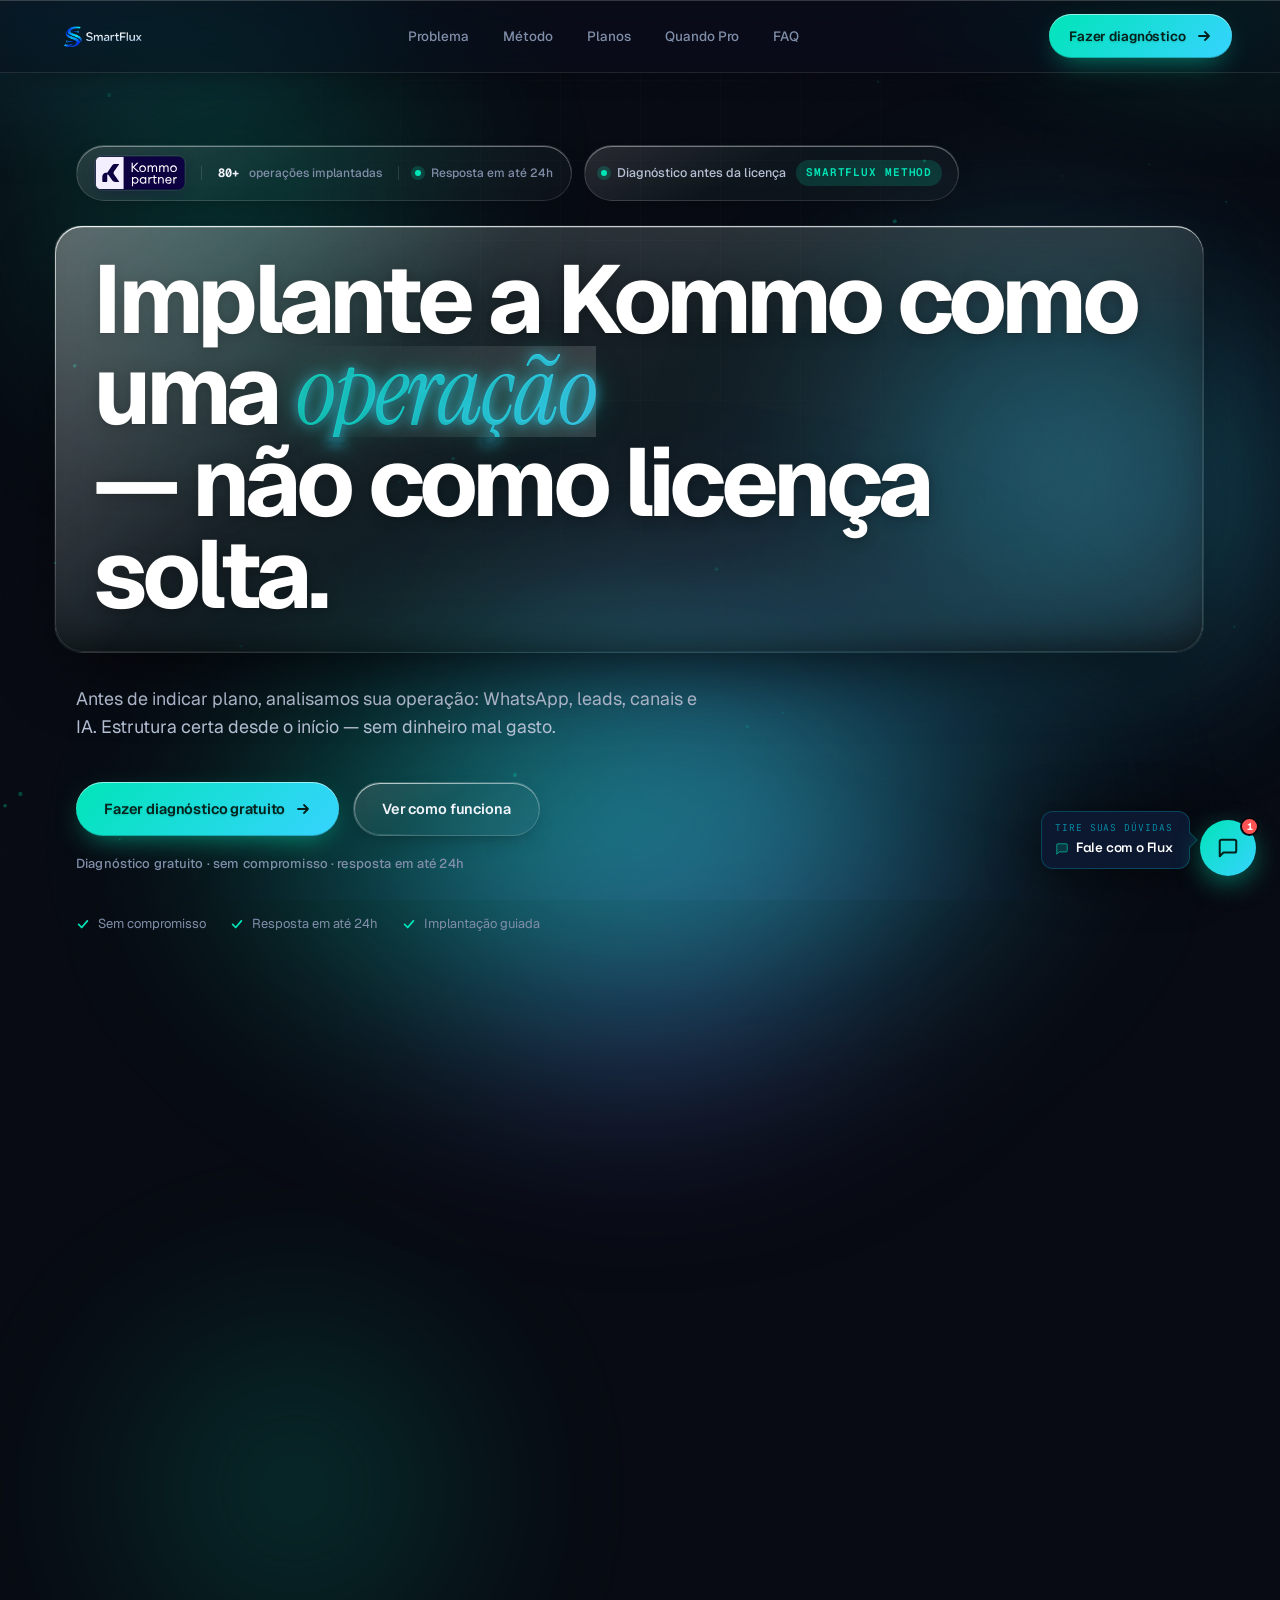
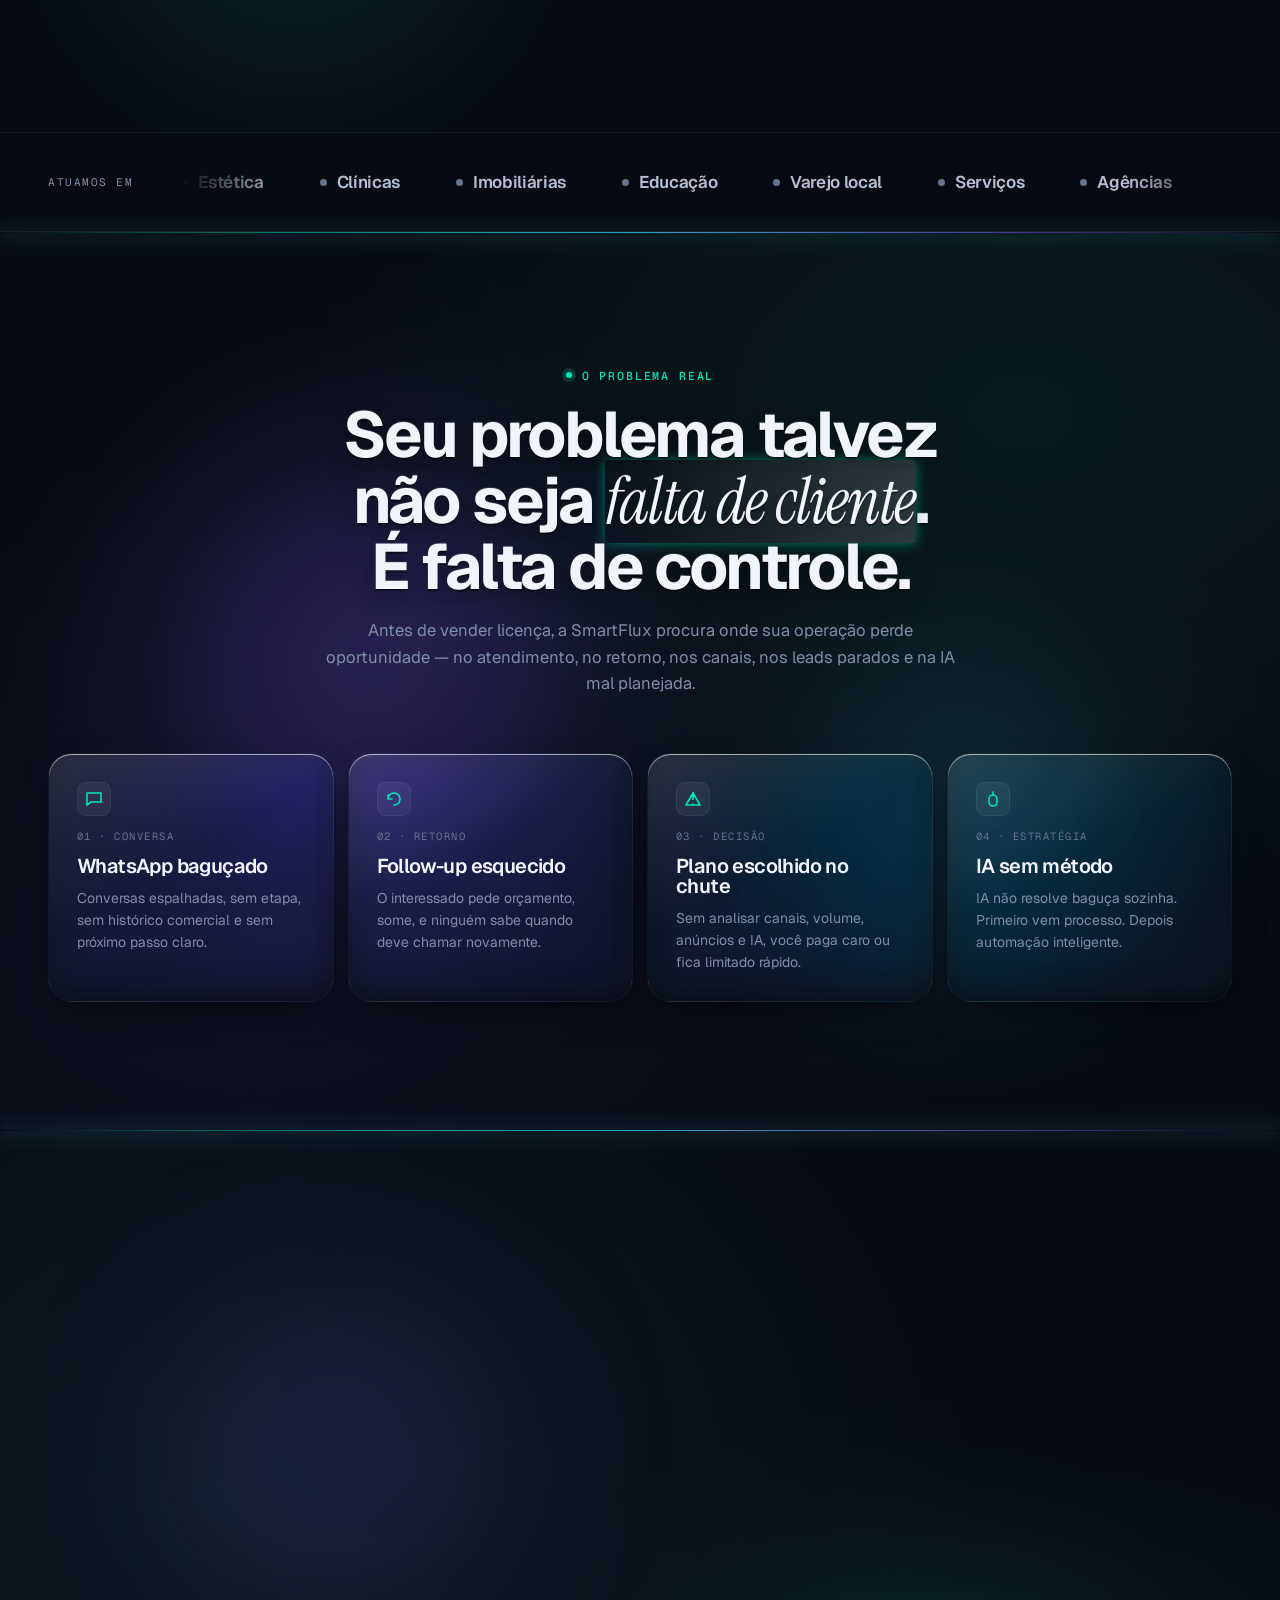
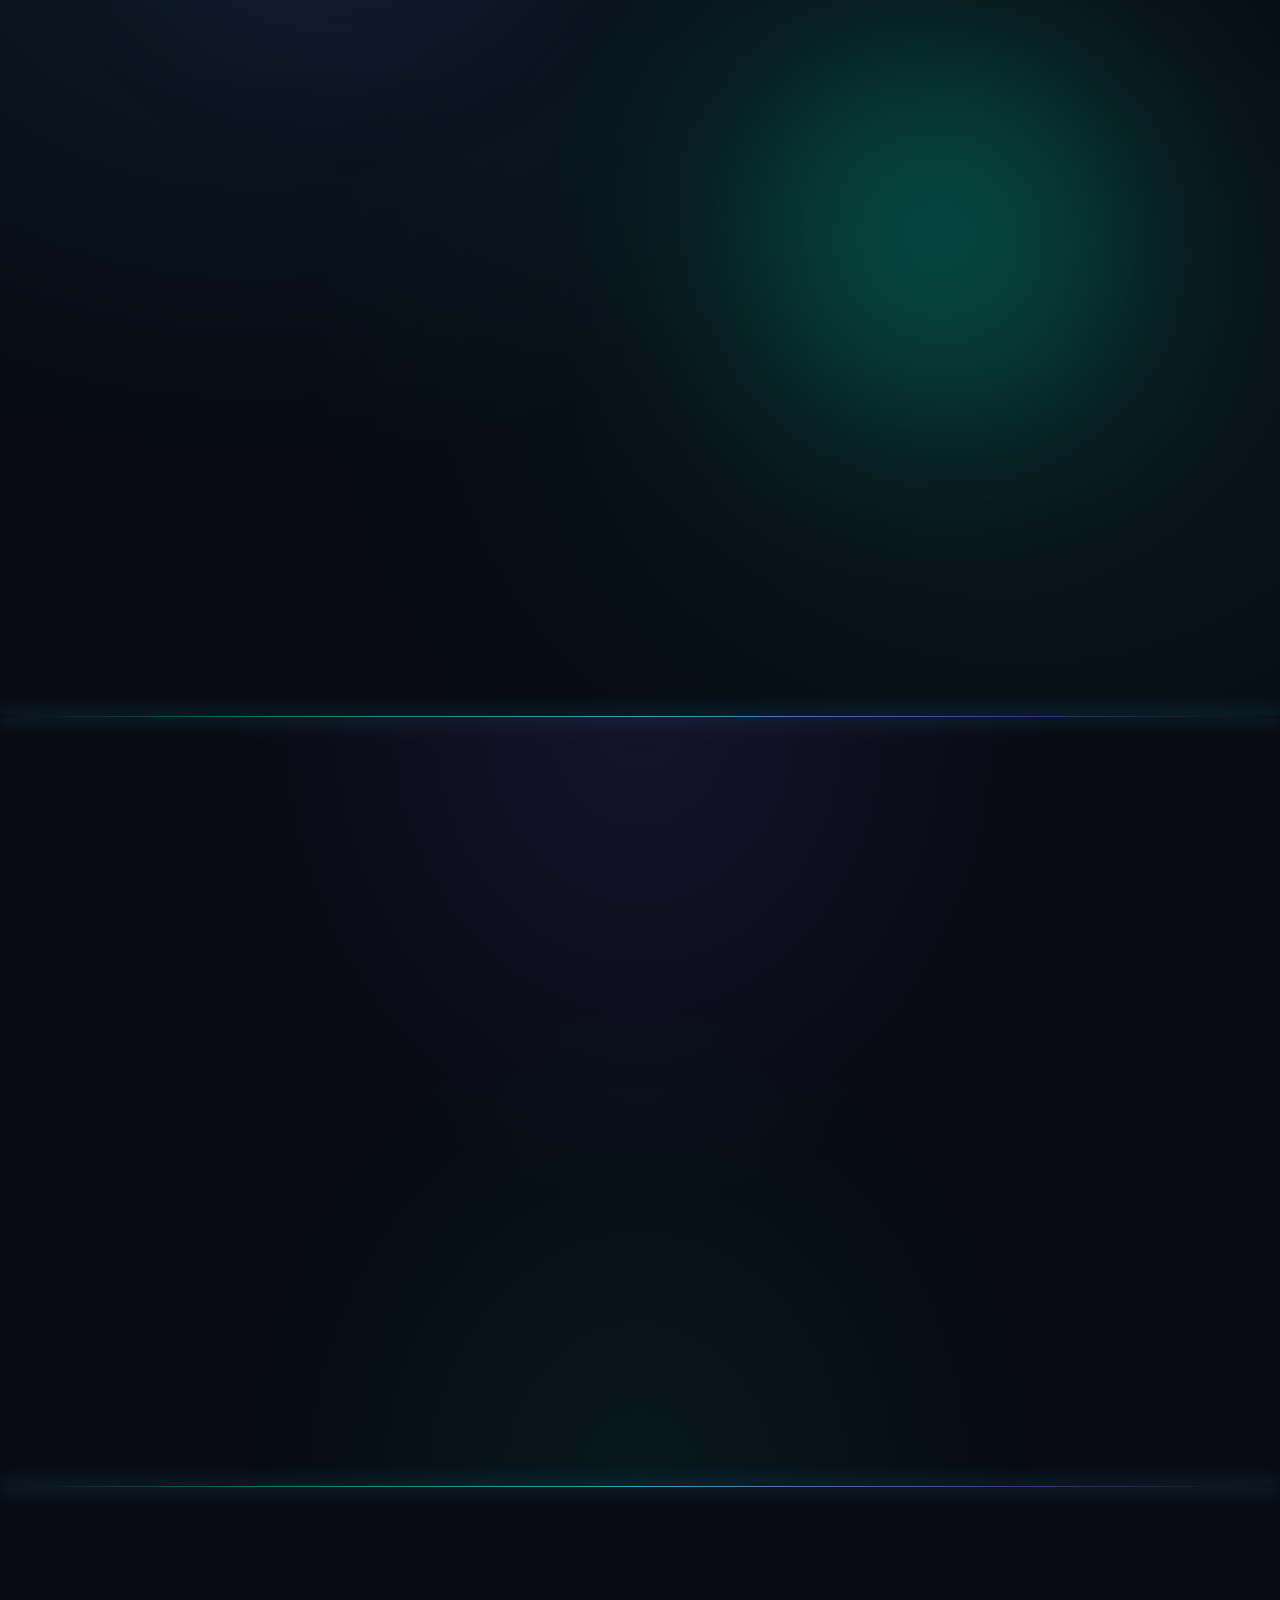
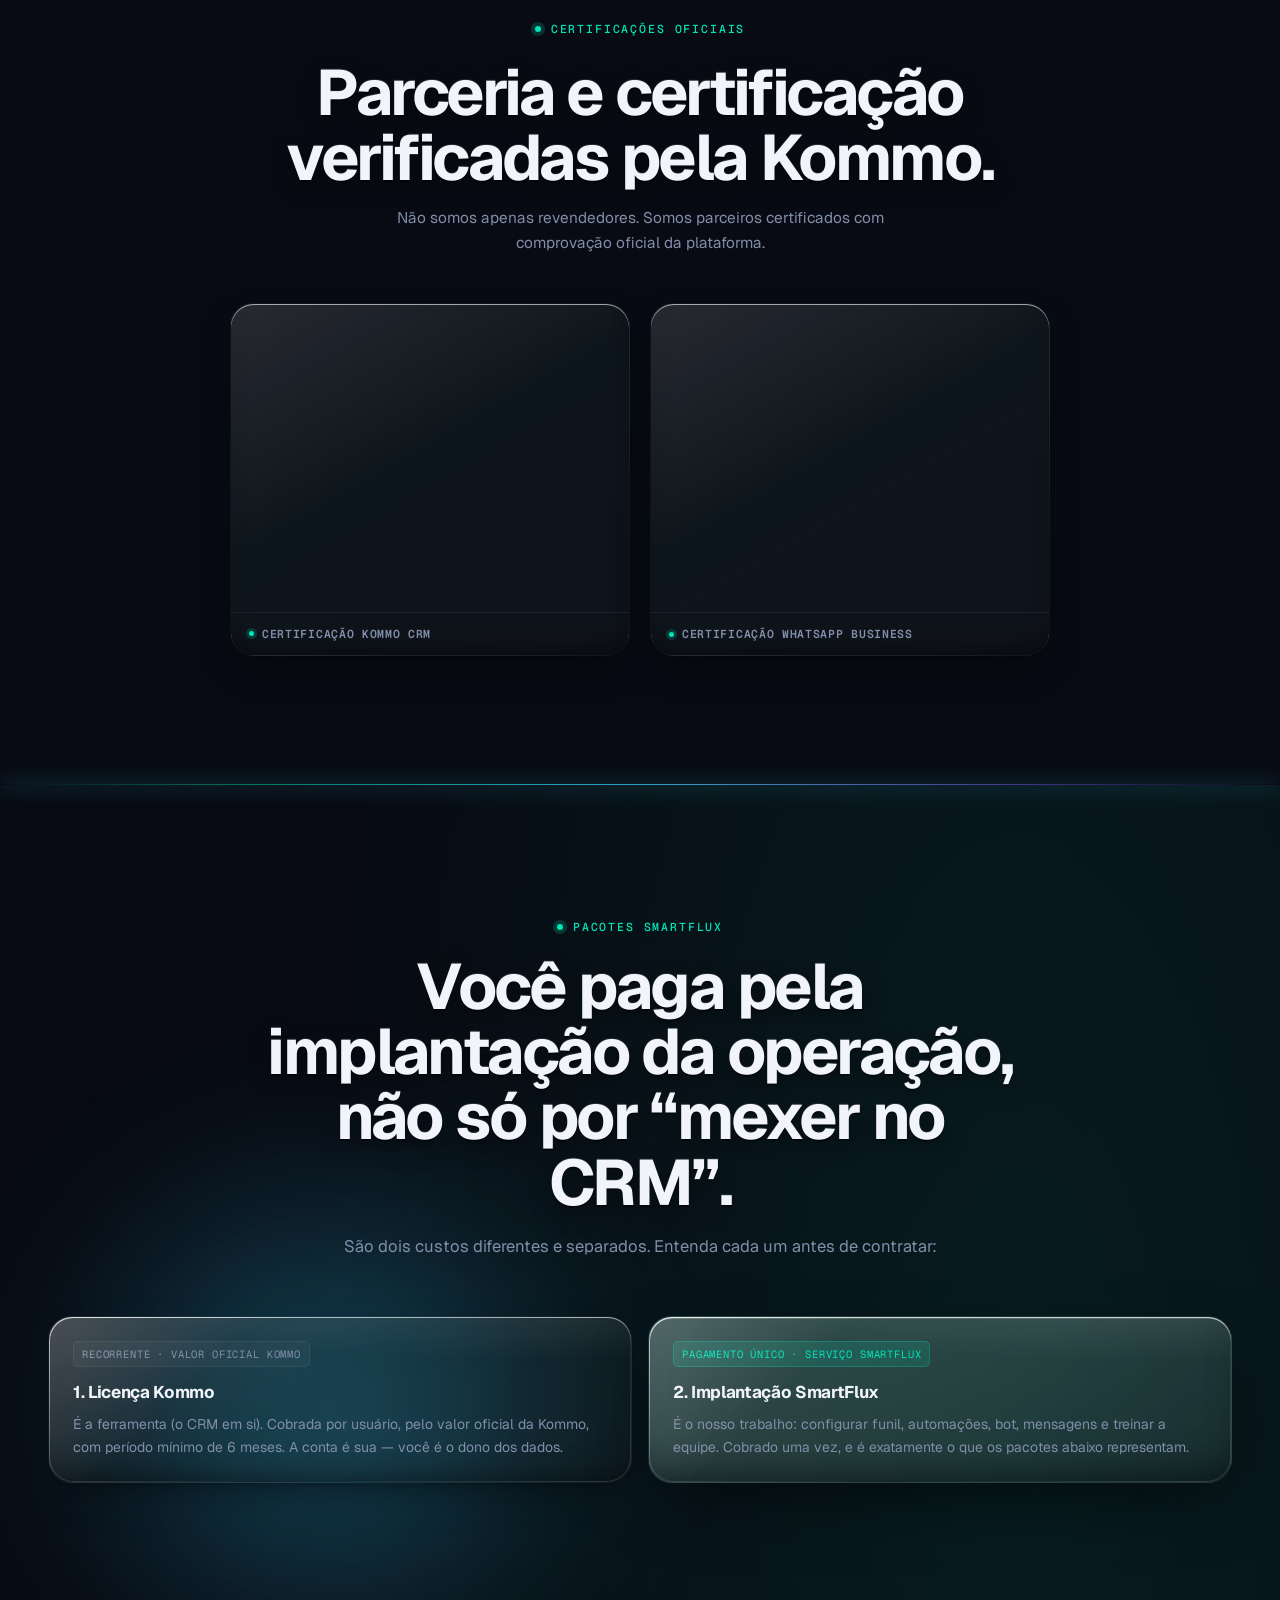
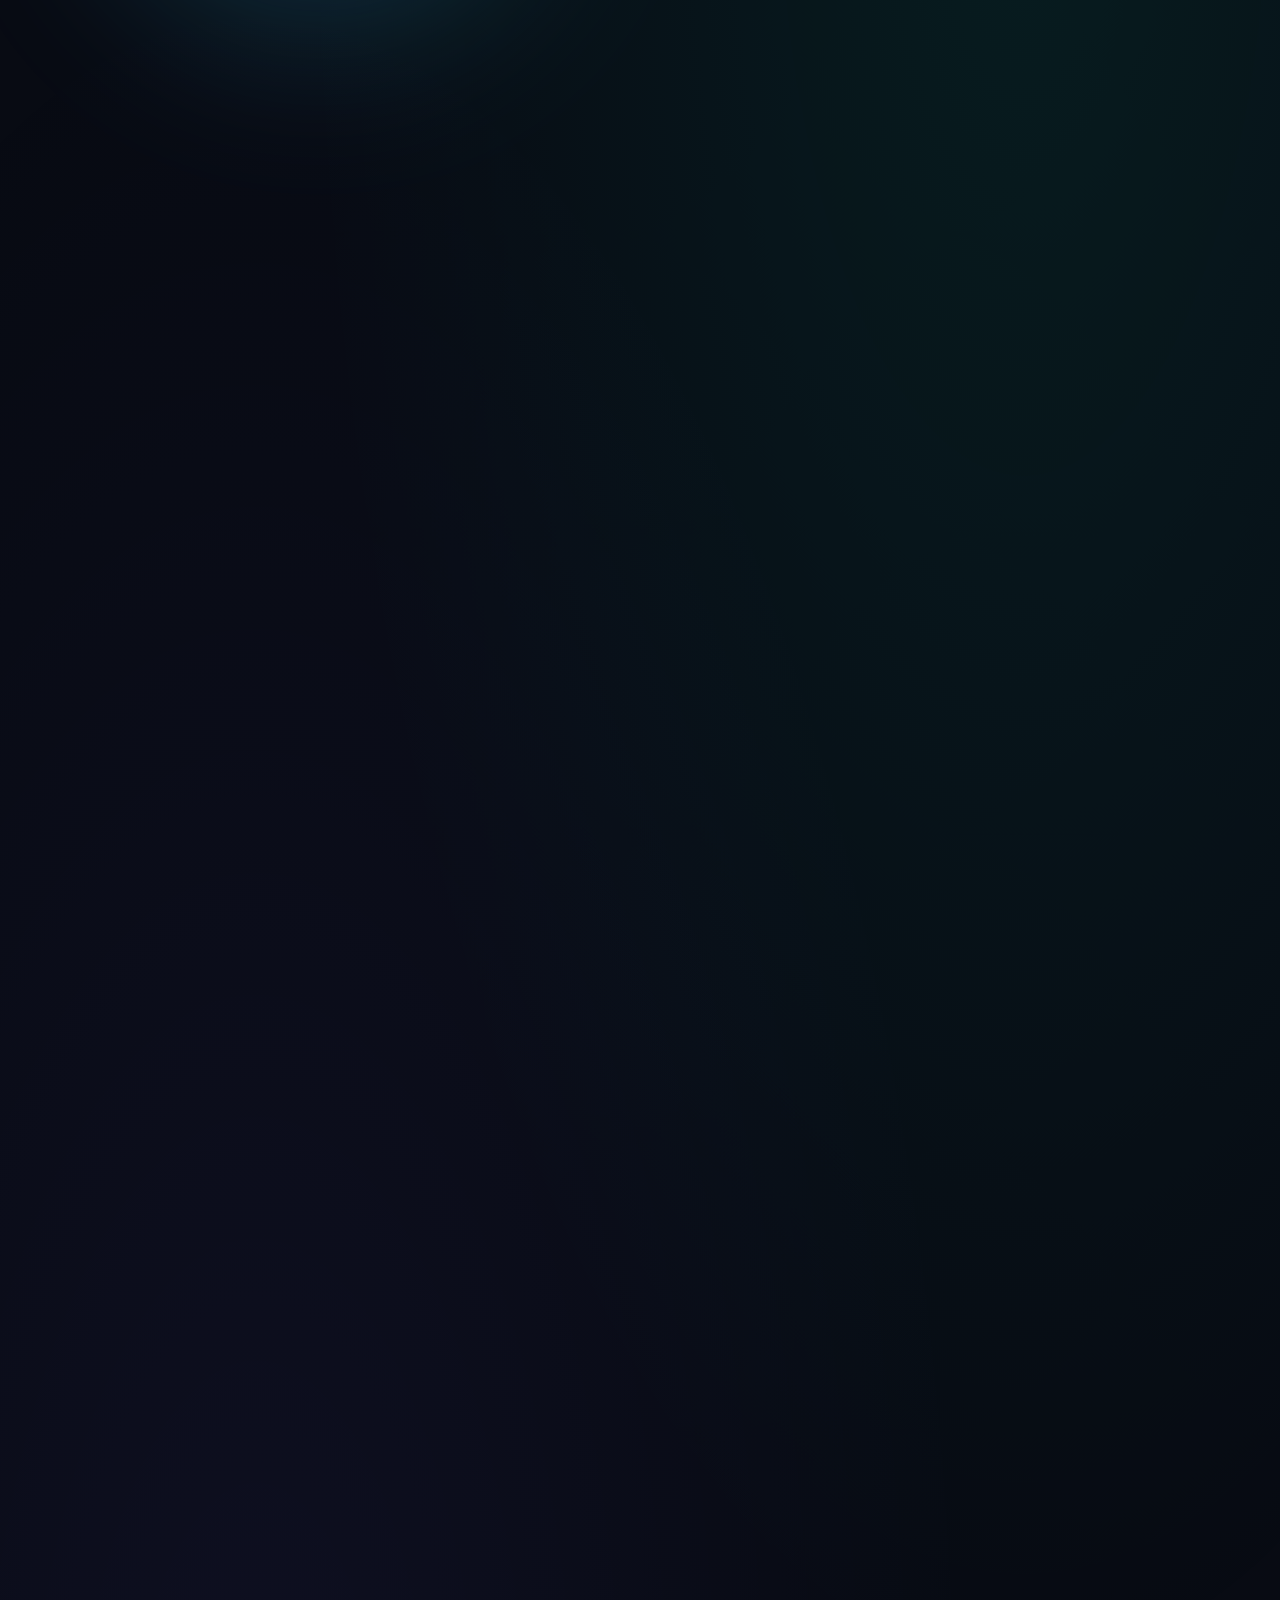
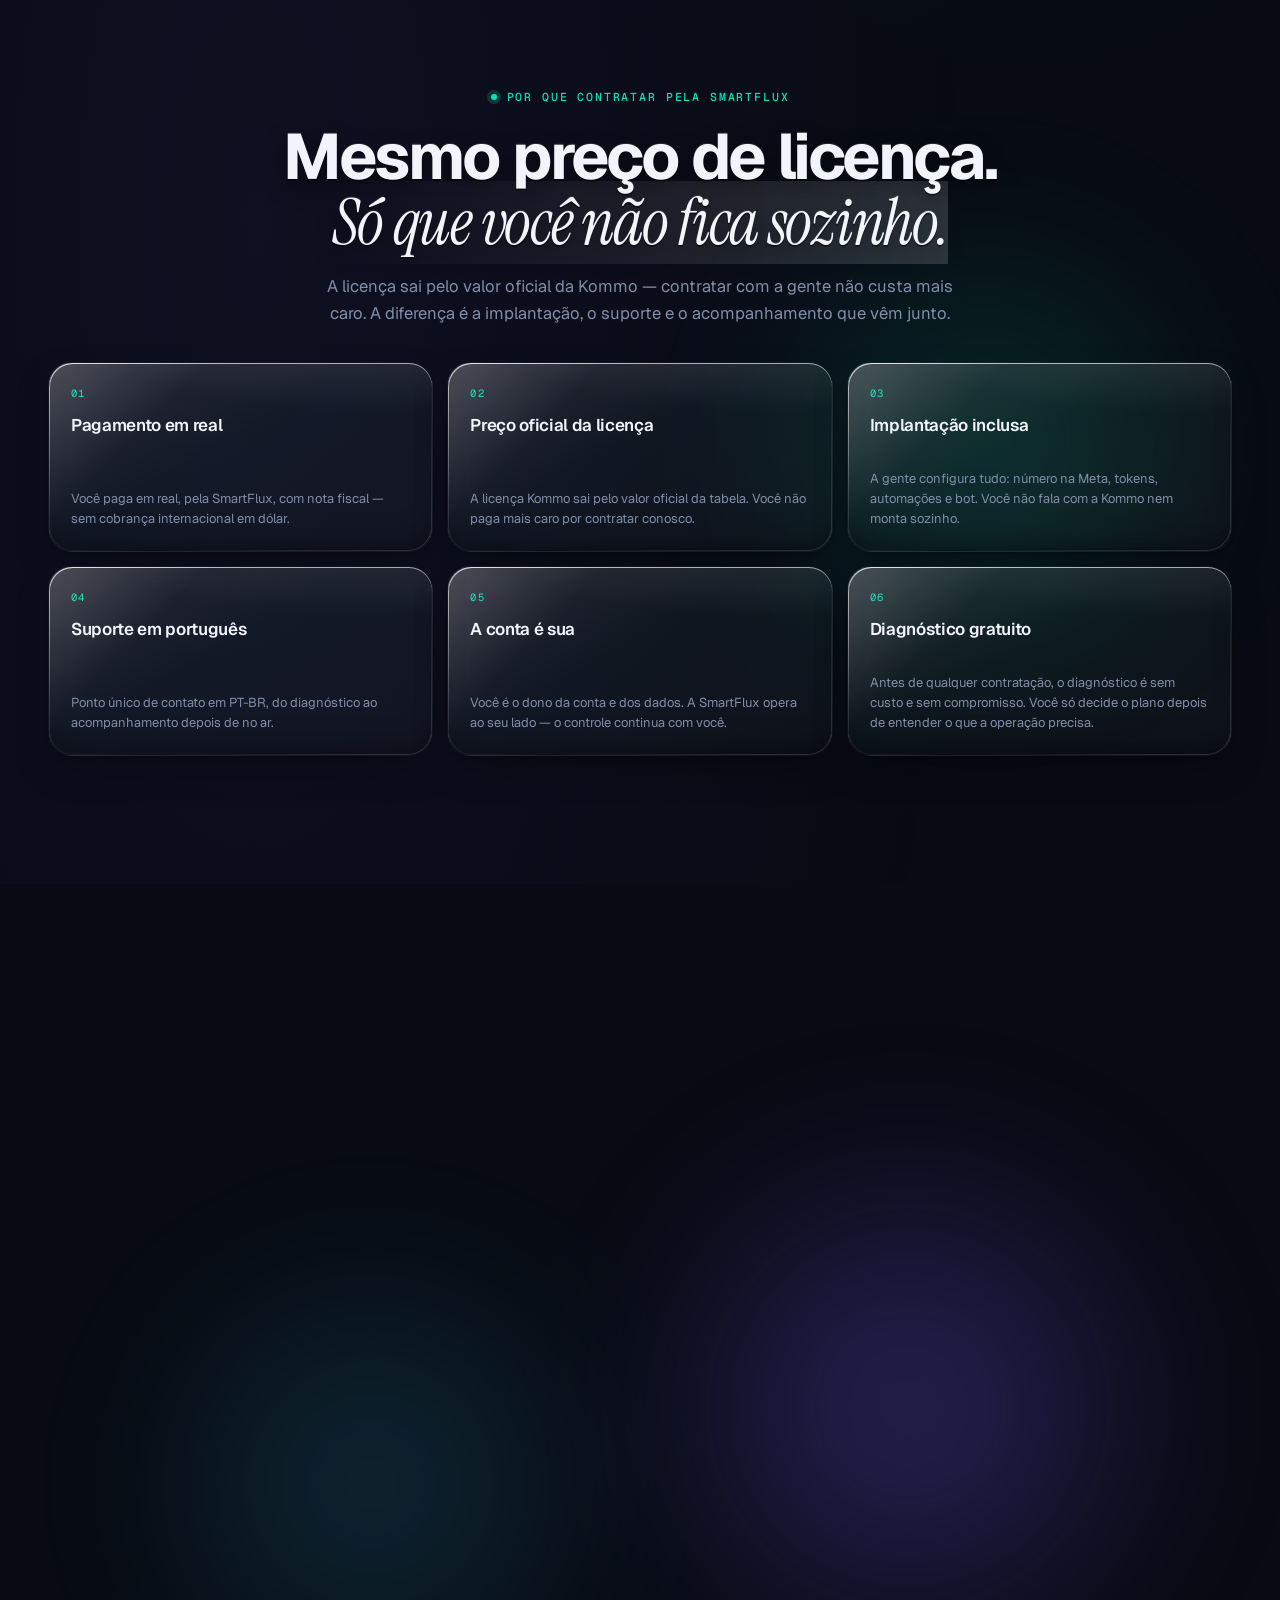
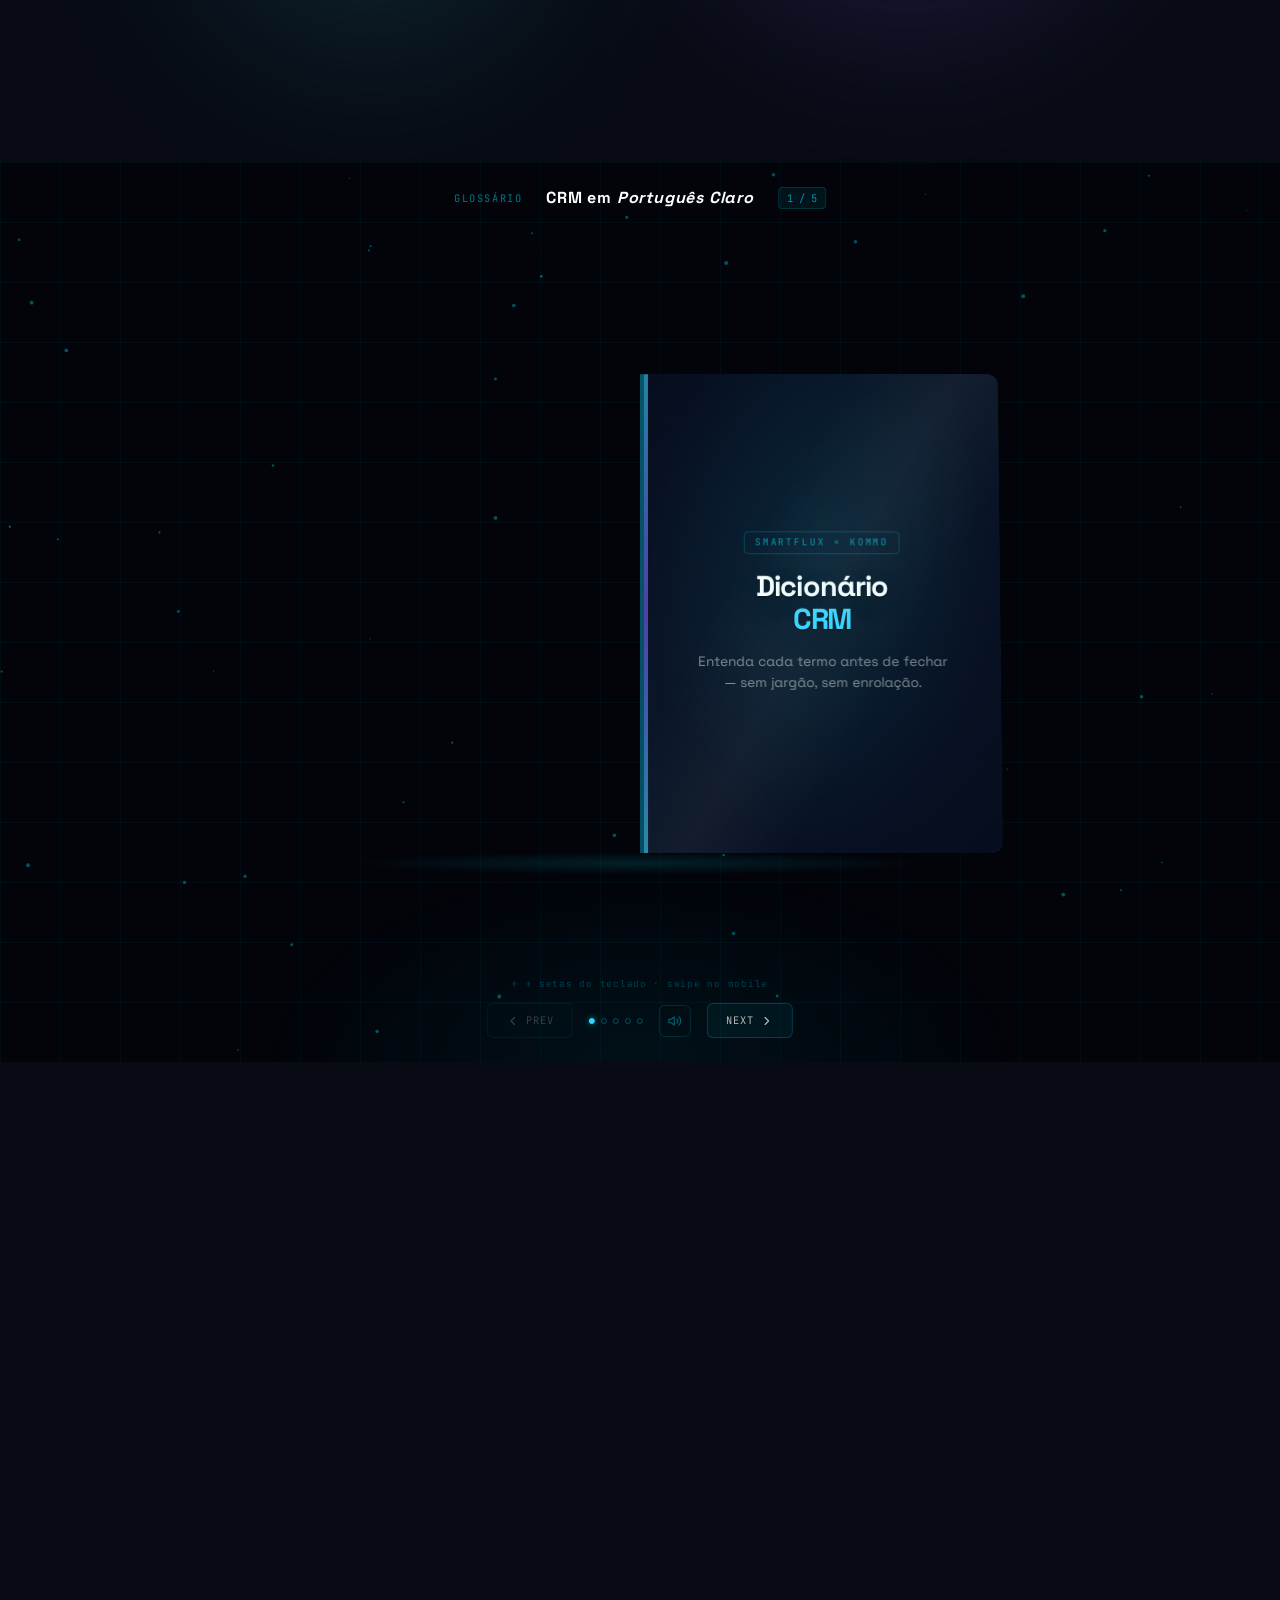
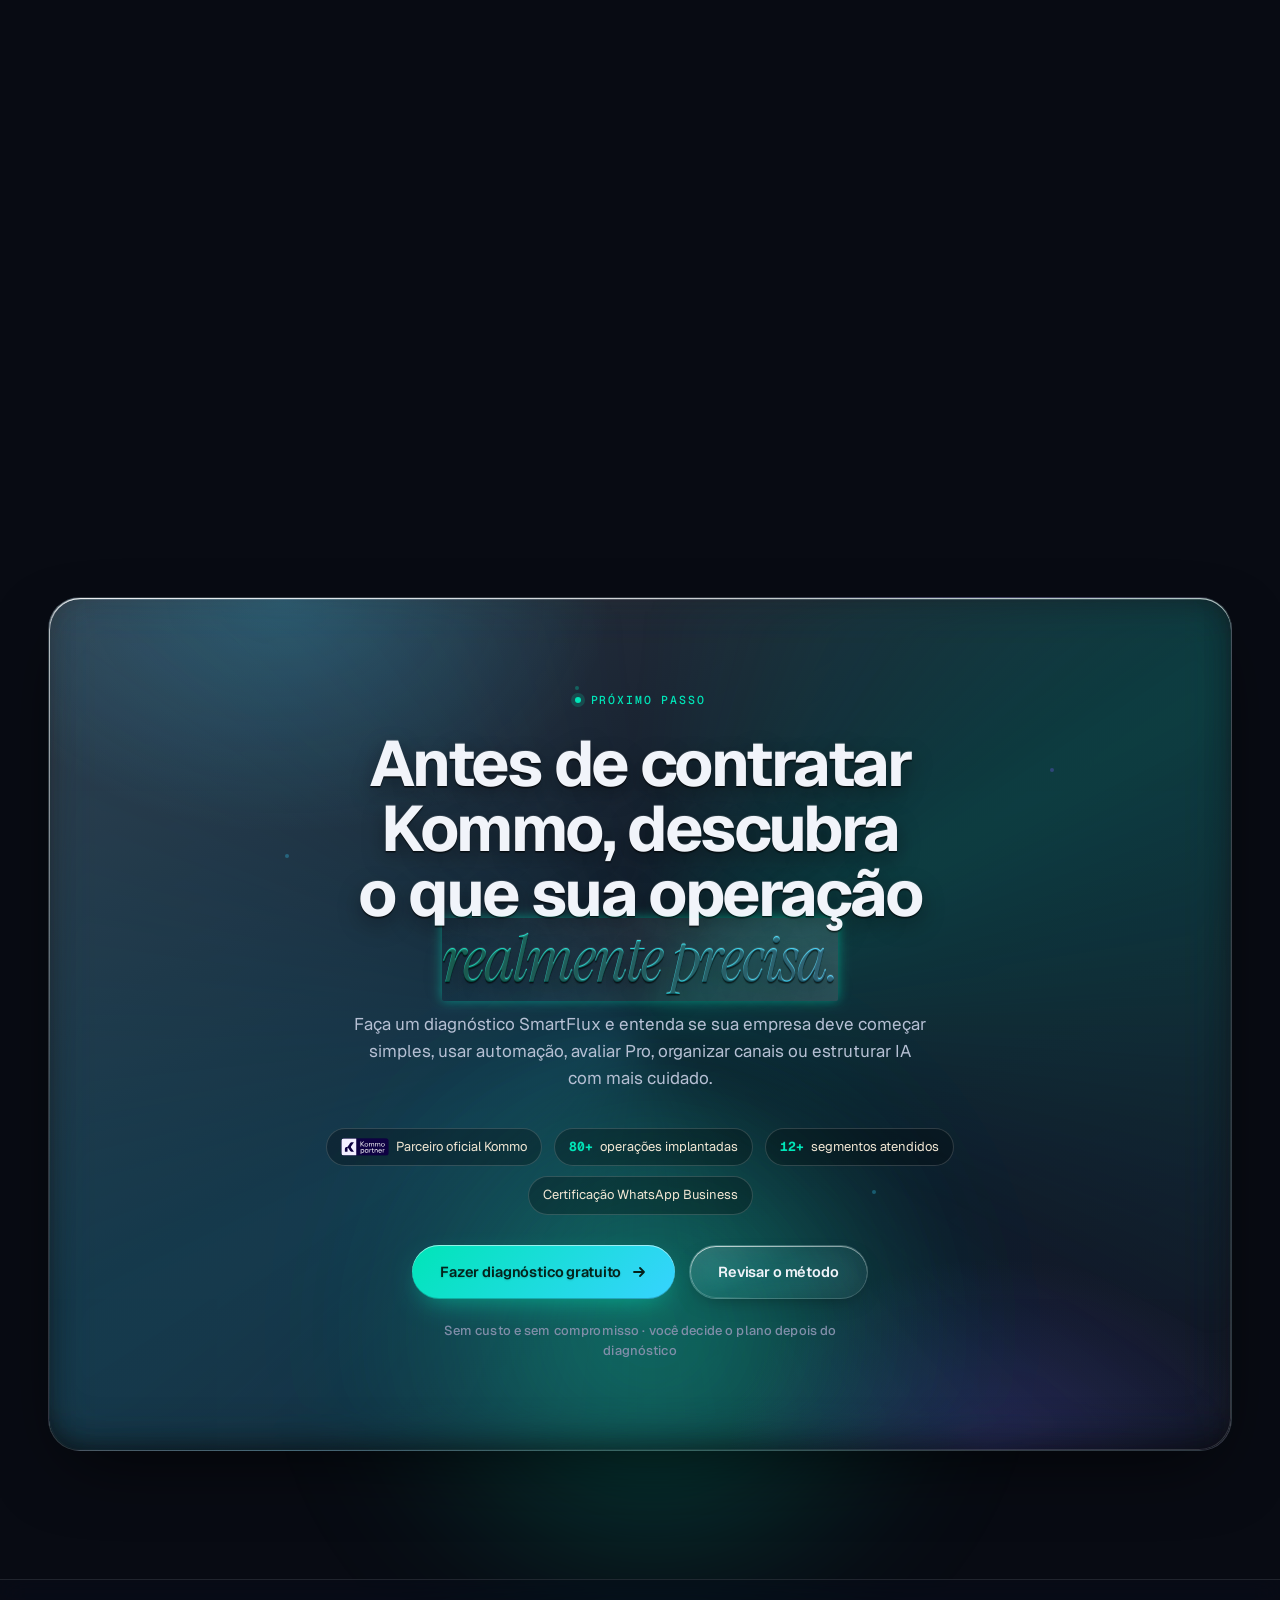
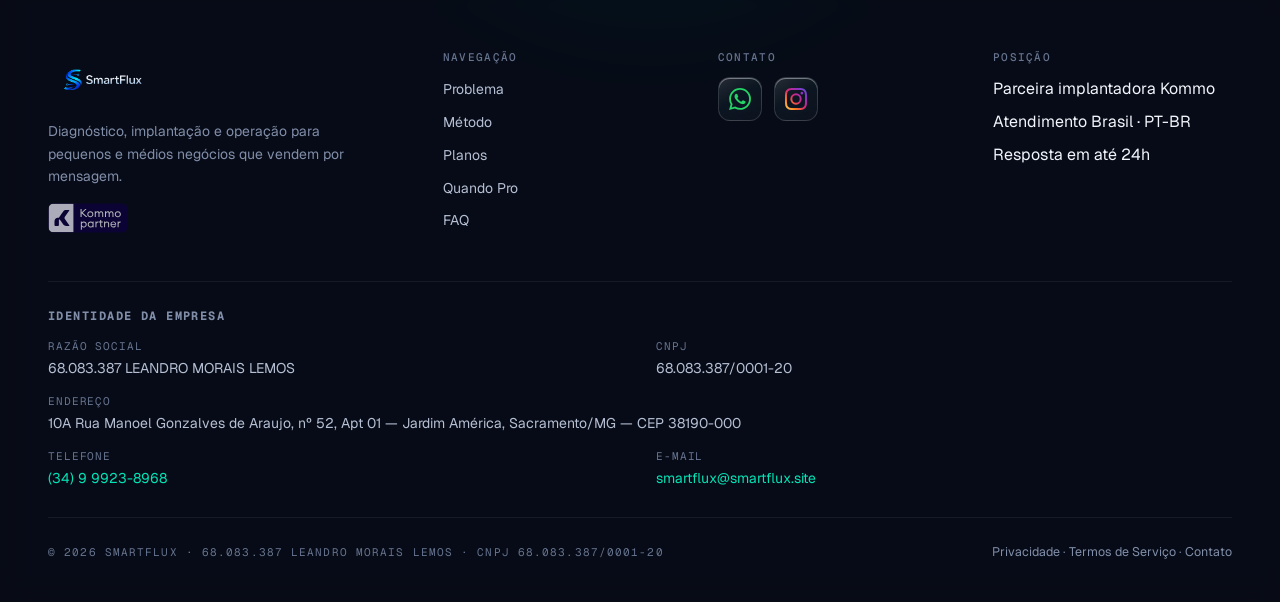
==== commit ad5471fc: "Identidade legal (verificação Meta): rodapé, contato.html e termos.html Adiciona os dados legais IDÊ" ====
--- a/index.html
+++ b/index.html
@@ -37,10 +37,22 @@
   "@context": "https://schema.org",
   "@type": "Organization",
   "name": "SmartFlux",
+  "legalName": "68.083.387 LEANDRO MORAIS LEMOS",
   "url": "https://smartflux.site/",
   "logo": "https://smartflux.site/nova-logo.png",
   "description": "Parceira implementadora oficial Kommo no Brasil: diagnóstico, implantação e operação de CRM, automação e IA para pequenos e médios negócios.",
+  "taxID": "68.083.387/0001-20",
+  "identifier": { "@type": "PropertyValue", "propertyID": "CNPJ", "value": "68.083.387/0001-20" },
   "telephone": "+55-34-99923-8968",
+  "email": "smartflux@smartflux.site",
+  "address": {
+    "@type": "PostalAddress",
+    "streetAddress": "10A Rua Manoel Gonzalves de Araujo, 52, Apt 01 — Jardim América",
+    "addressLocality": "Sacramento",
+    "addressRegion": "MG",
+    "postalCode": "38190-000",
+    "addressCountry": "BR"
+  },
   "areaServed": "BR",
   "sameAs": ["https://instagram.com/smartflux"]
 }
@@ -1185,9 +1197,19 @@
         </ul>
       </div>
     </div>
+    <div class="foot-legal">
+      <h4>Identidade da empresa</h4>
+      <address class="foot-legal-grid">
+        <div class="foot-legal-item"><span class="foot-legal-k">Razão Social</span><span class="foot-legal-v">68.083.387 LEANDRO MORAIS LEMOS</span></div>
+        <div class="foot-legal-item"><span class="foot-legal-k">CNPJ</span><span class="foot-legal-v">68.083.387/0001-20</span></div>
+        <div class="foot-legal-item foot-legal-item--wide"><span class="foot-legal-k">Endereço</span><span class="foot-legal-v">10A Rua Manoel Gonzalves de Araujo, nº 52, Apt 01 — Jardim América, Sacramento/MG — CEP 38190-000</span></div>
+        <div class="foot-legal-item"><span class="foot-legal-k">Telefone</span><span class="foot-legal-v"><a href="tel:+5534999238968">(34) 9 9923-8968</a></span></div>
+        <div class="foot-legal-item"><span class="foot-legal-k">E-mail</span><span class="foot-legal-v"><a href="mailto:smartflux@smartflux.site">smartflux@smartflux.site</a></span></div>
+      </address>
+    </div>
     <div class="foot-base">
-      <span>&copy; <span id="year"></span> SmartFlux · <a href="privacidade.html">Política de Privacidade</a></span>
-      <span>Diagnóstico antes da licença · Método SmartFlux™</span>
+      <span>&copy; <span id="year"></span> SmartFlux · 68.083.387 LEANDRO MORAIS LEMOS · CNPJ 68.083.387/0001-20</span>
+      <span class="foot-legal-links"><a href="privacidade.html">Privacidade</a> · <a href="termos.html">Termos de Serviço</a> · <a href="contato.html">Contato</a></span>
     </div>
   </div>
 </footer>
--- a/assets/css/v2-core.css
+++ b/assets/css/v2-core.css
@@ -488,7 +488,41 @@
   transition: opacity .25s;
 }
 .foot-kommo-badge:hover { opacity: 1 }
+/* Identidade legal da empresa — dados idênticos ao CNPJ (verificação Meta) */
+.foot-legal {
+  margin-top: 40px;
+  padding-top: 28px;
+  border-top: 1px solid var(--line);
+}
+.foot-legal h4 {
+  font-size: 12px;
+  font-family: var(--f-mono);
+  text-transform: uppercase;
+  letter-spacing: .12em;
+  color: var(--ink-3);
+  margin-bottom: 16px;
+}
+.foot-legal-grid {
+  display: grid;
+  grid-template-columns: repeat(2, minmax(0, 1fr));
+  gap: 14px 32px;
+  font-style: normal;
+}
+.foot-legal-item { display: flex; flex-direction: column; gap: 3px }
+.foot-legal-item--wide { grid-column: 1 / -1 }
+.foot-legal-k {
+  font-size: 11px;
+  font-family: var(--f-mono);
+  text-transform: uppercase;
+  letter-spacing: .08em;
+  color: var(--ink-4);
+}
+.foot-legal-v { font-size: 14px; color: var(--ink-2); line-height: 1.5 }
+.foot-legal-v a { color: var(--a1) }
+.foot-legal-v a:hover { color: var(--ink) }
+
 .foot-base {
+  margin-top: 28px;
   padding-top: 24px;
   border-top: 1px solid var(--line);
   display: flex;
@@ -502,6 +536,9 @@
   text-transform: uppercase;
   letter-spacing: .1em;
 }
+.foot-legal-links { text-transform: none; letter-spacing: 0; font-family: var(--f-sans); font-size: 12.5px }
+.foot-legal-links a { color: var(--ink-3); transition: color .2s }
+.foot-legal-links a:hover { color: var(--ink) }
 
 /* Mobile floating CTA */
 .mobile-cta {
@@ -586,6 +623,7 @@
   .btn--sm { height: 42px; padding: 0 18px; }
   .actions { gap: 10px; }
   .foot-grid { grid-template-columns: 1fr; gap: 24px; }
+  .foot-legal-grid { grid-template-columns: 1fr; }
   .foot-base { flex-direction: column; text-align: center; gap: 8px; }
   .nav-mobile { padding: 20px 16px; }
   .nav-mobile a { font-size: 18px; padding: 12px 16px; min-height: 48px; display: flex; align-items: center; }
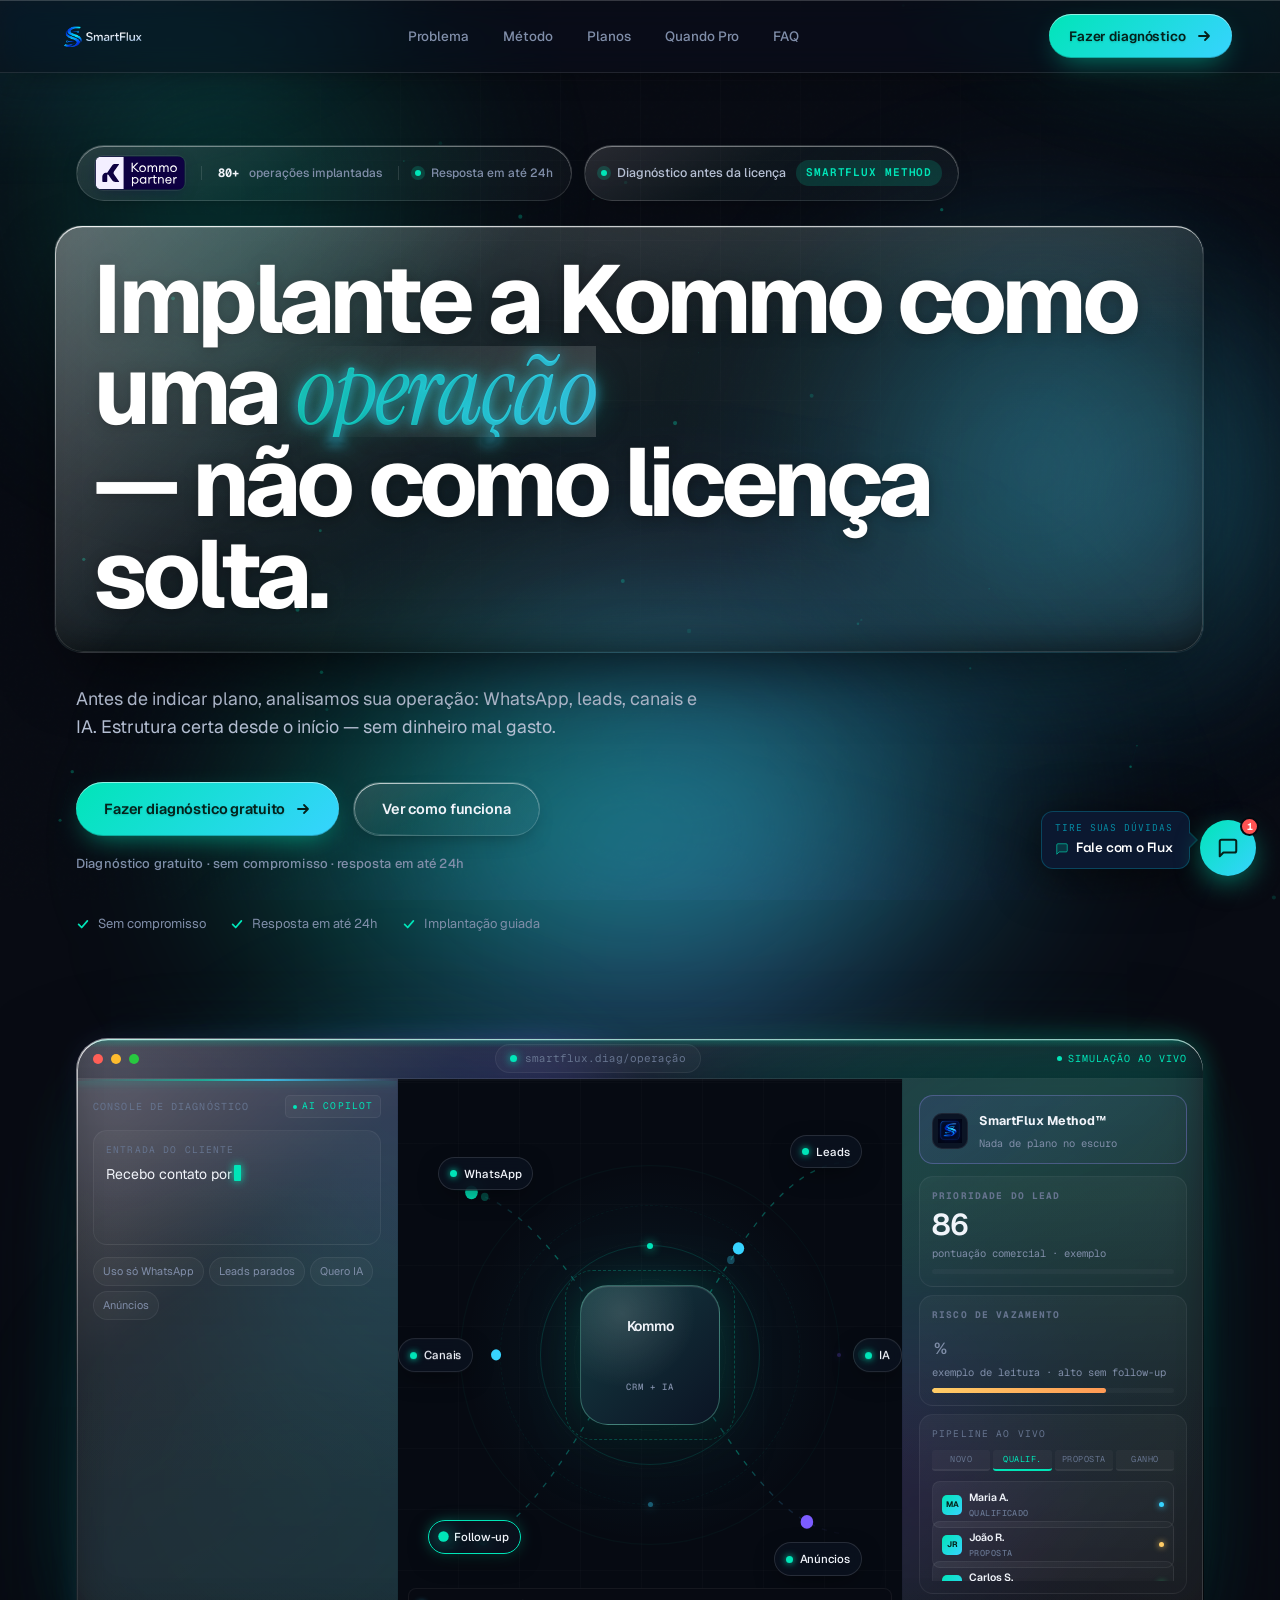
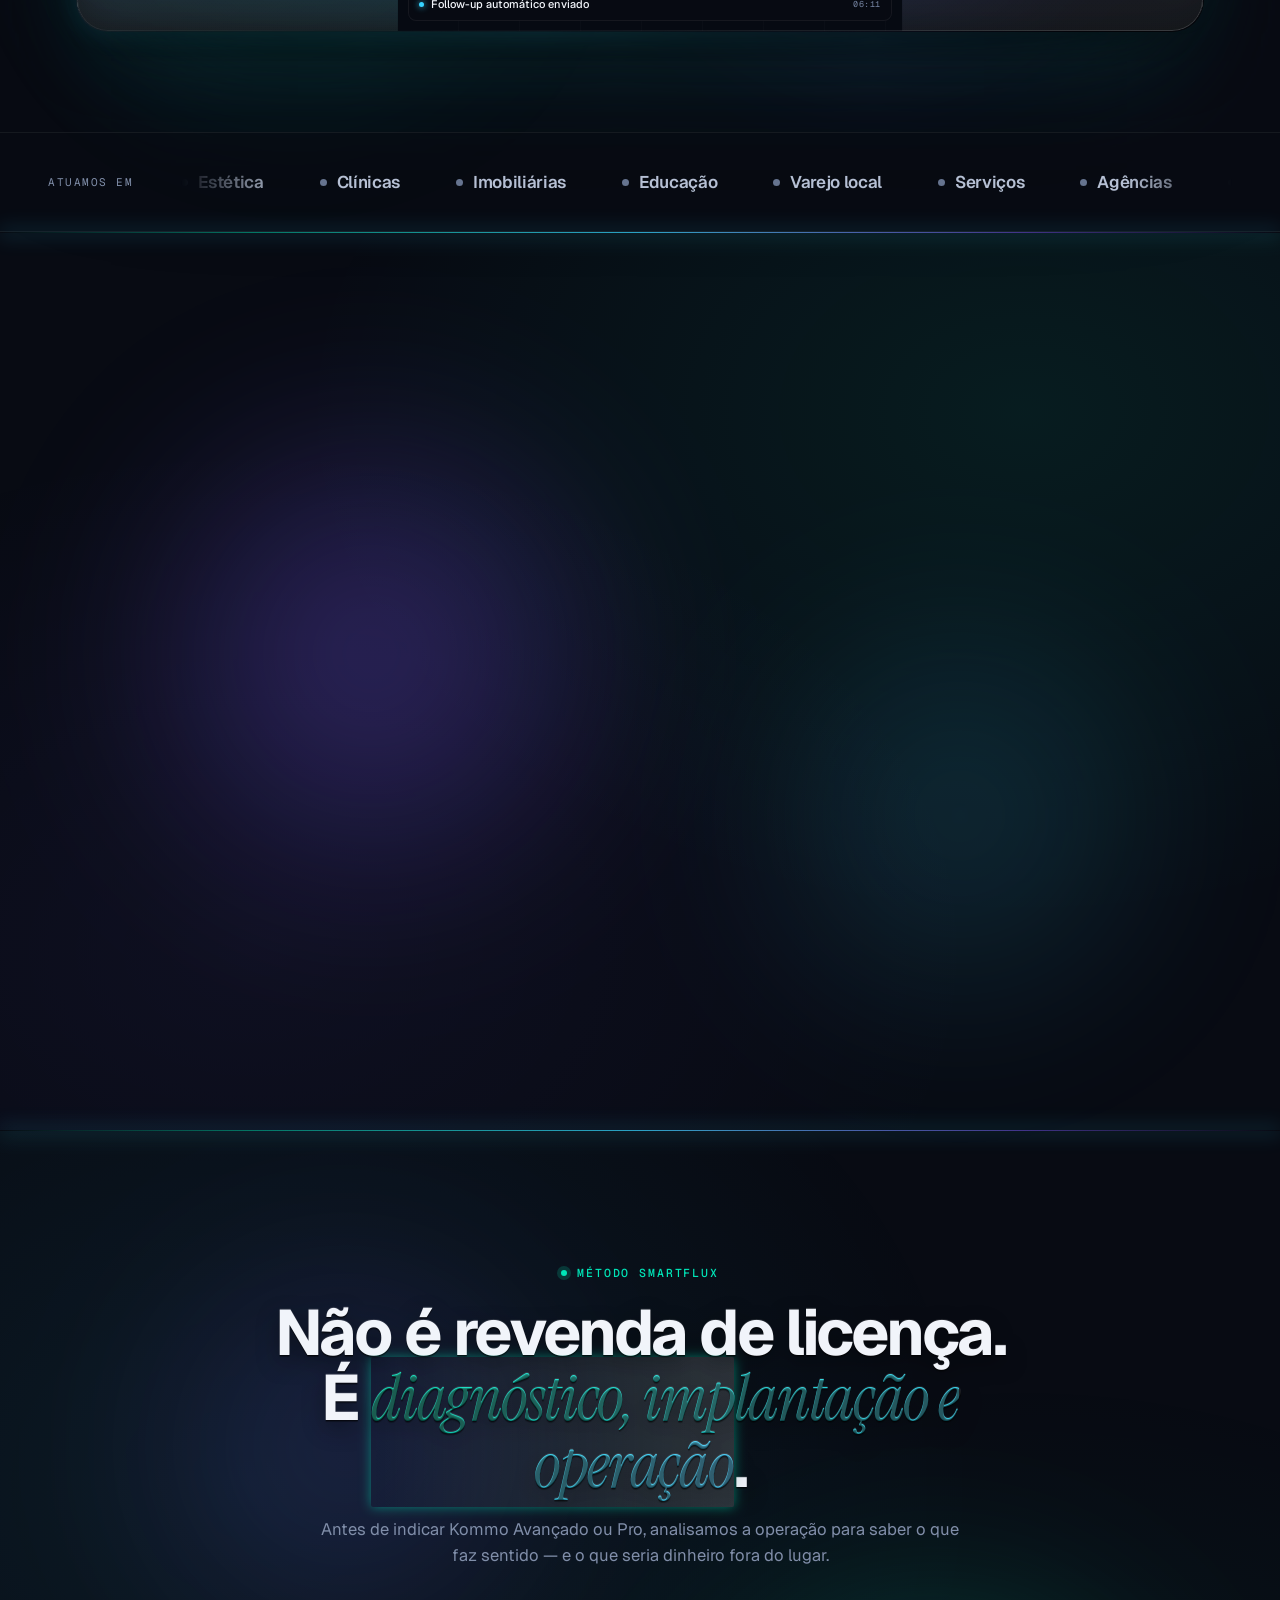
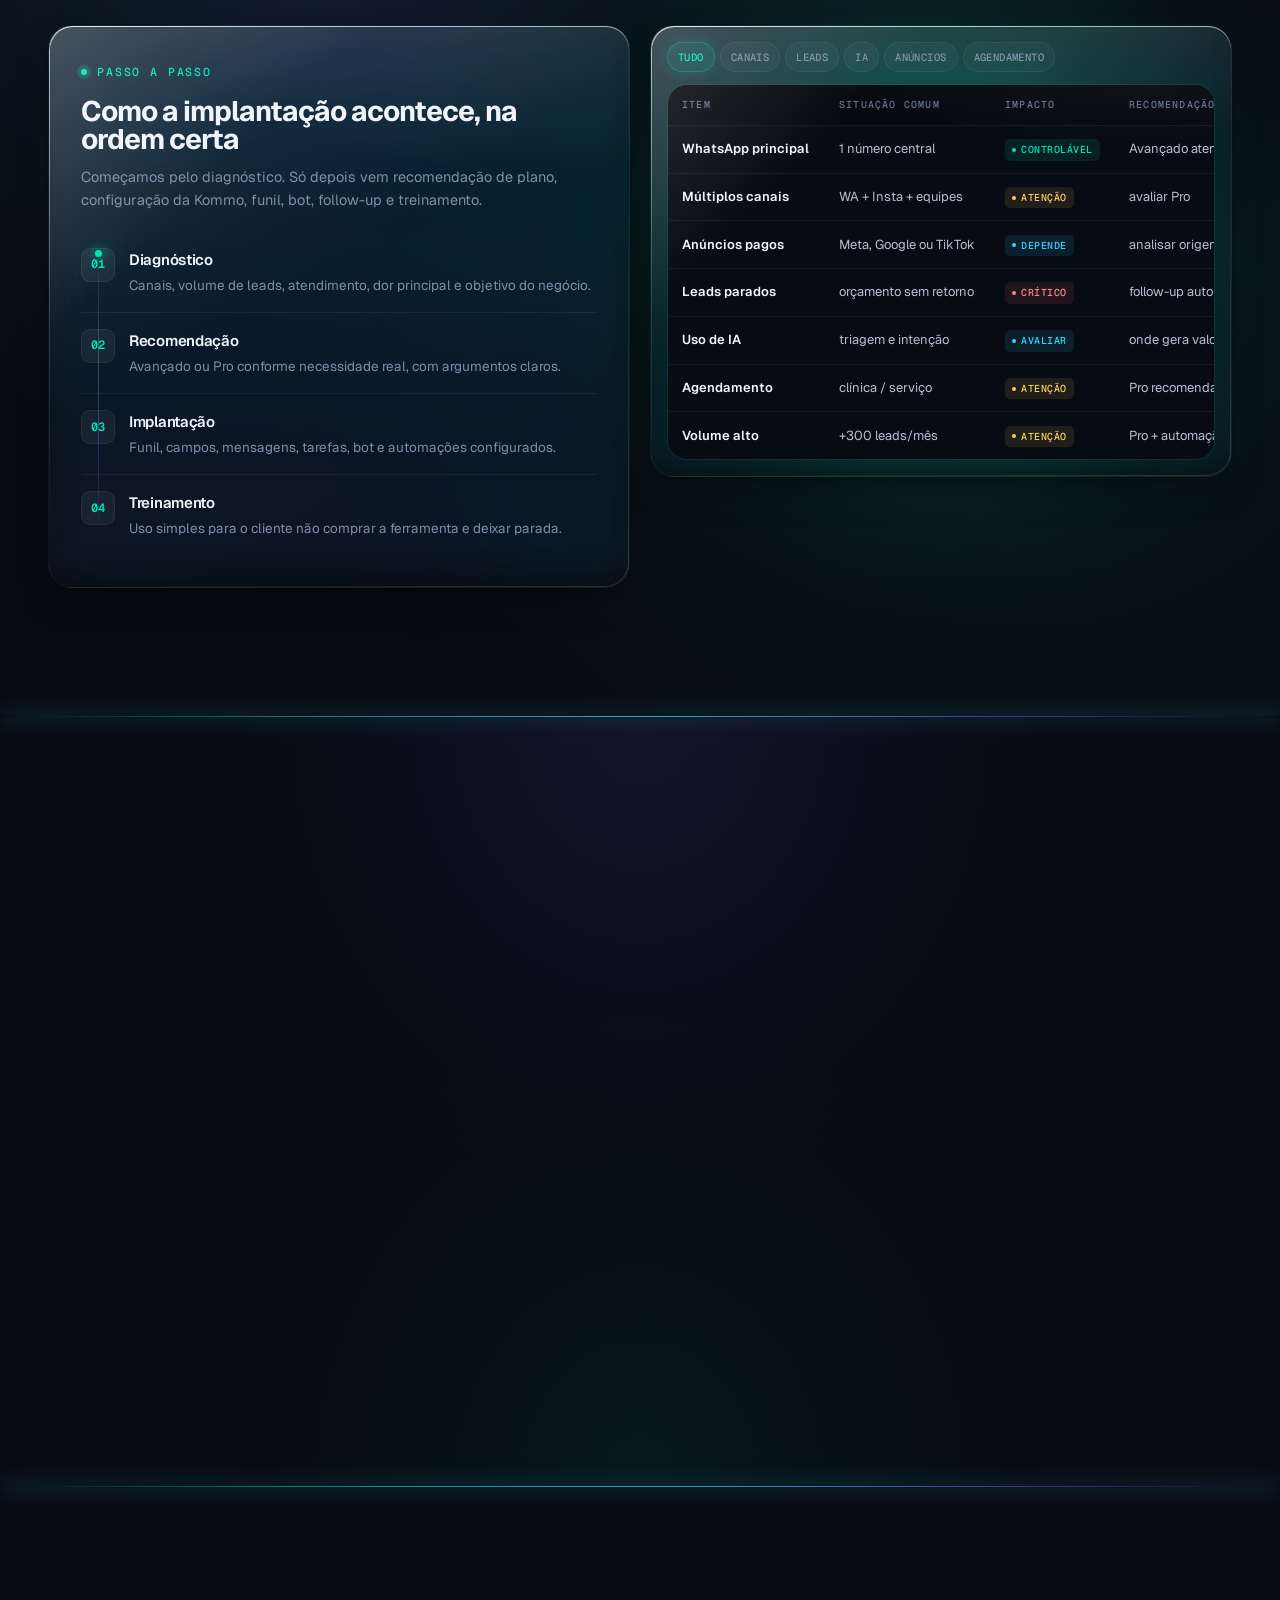
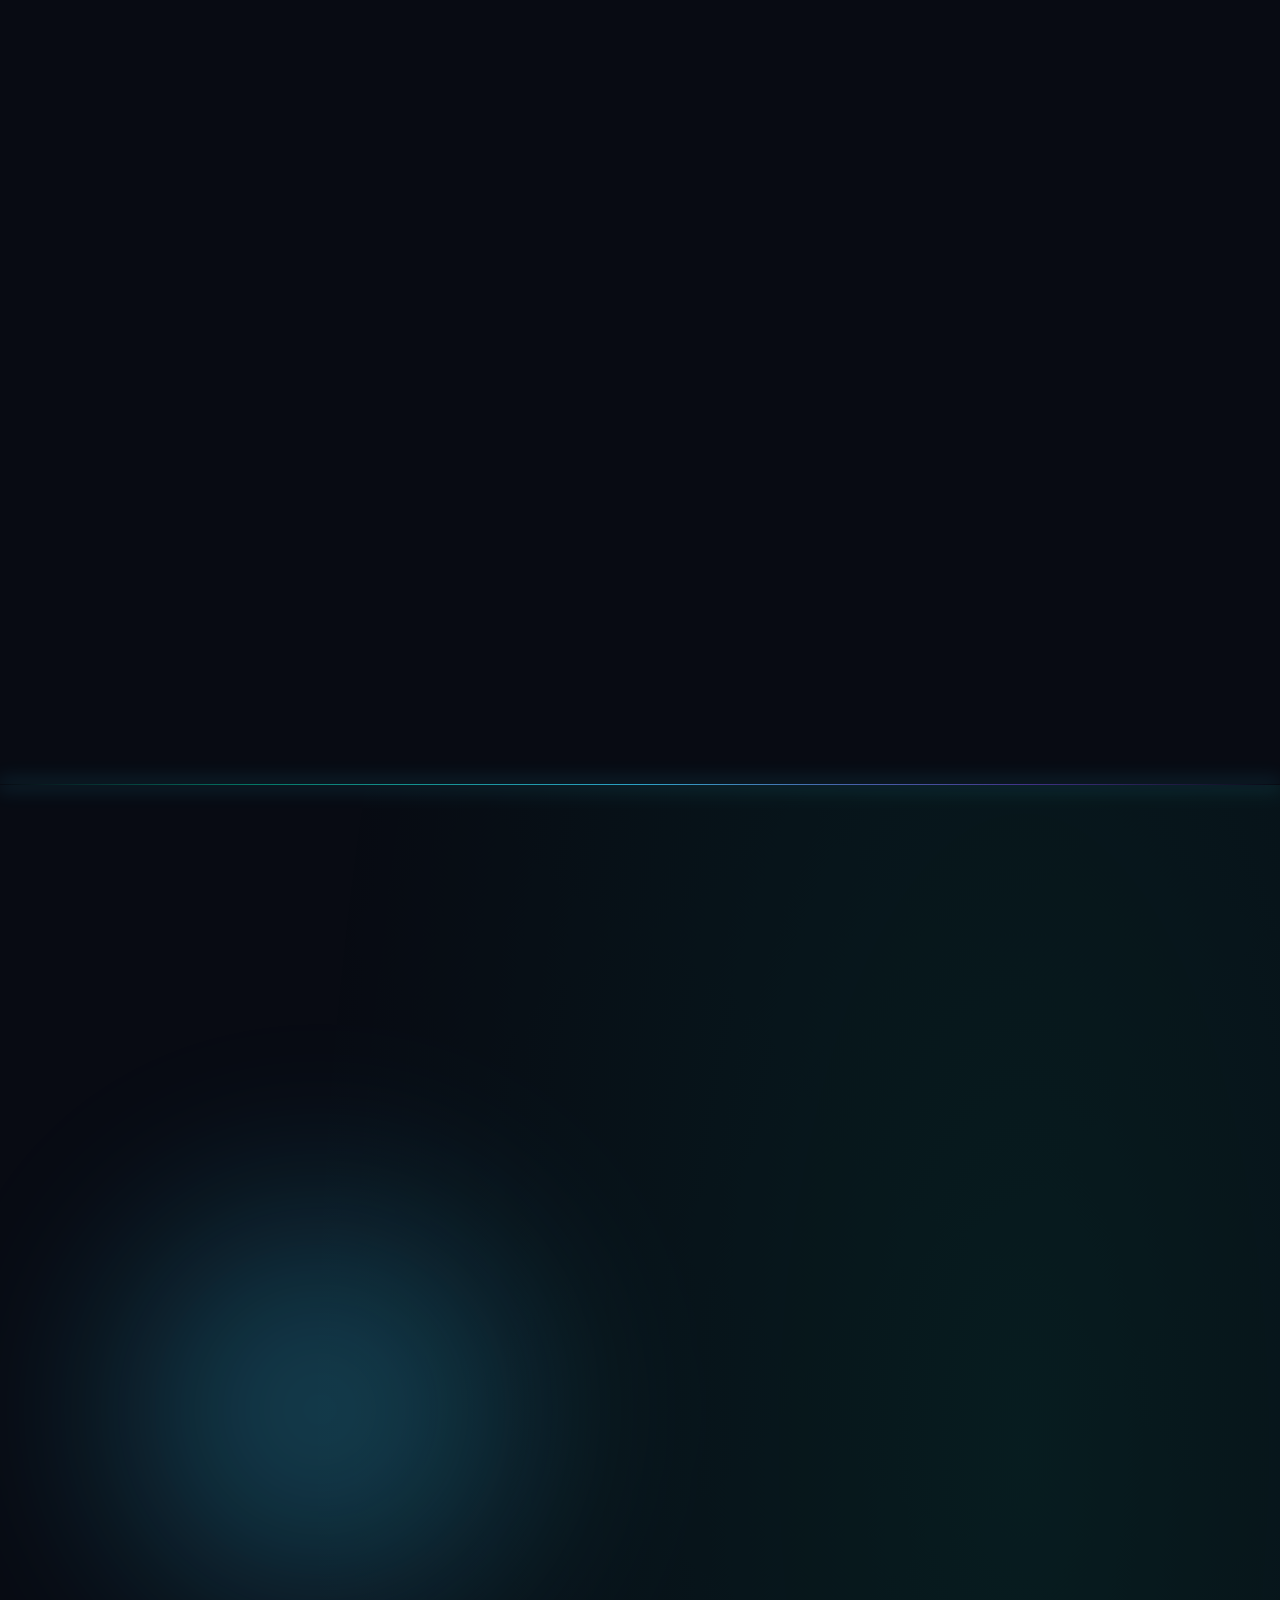
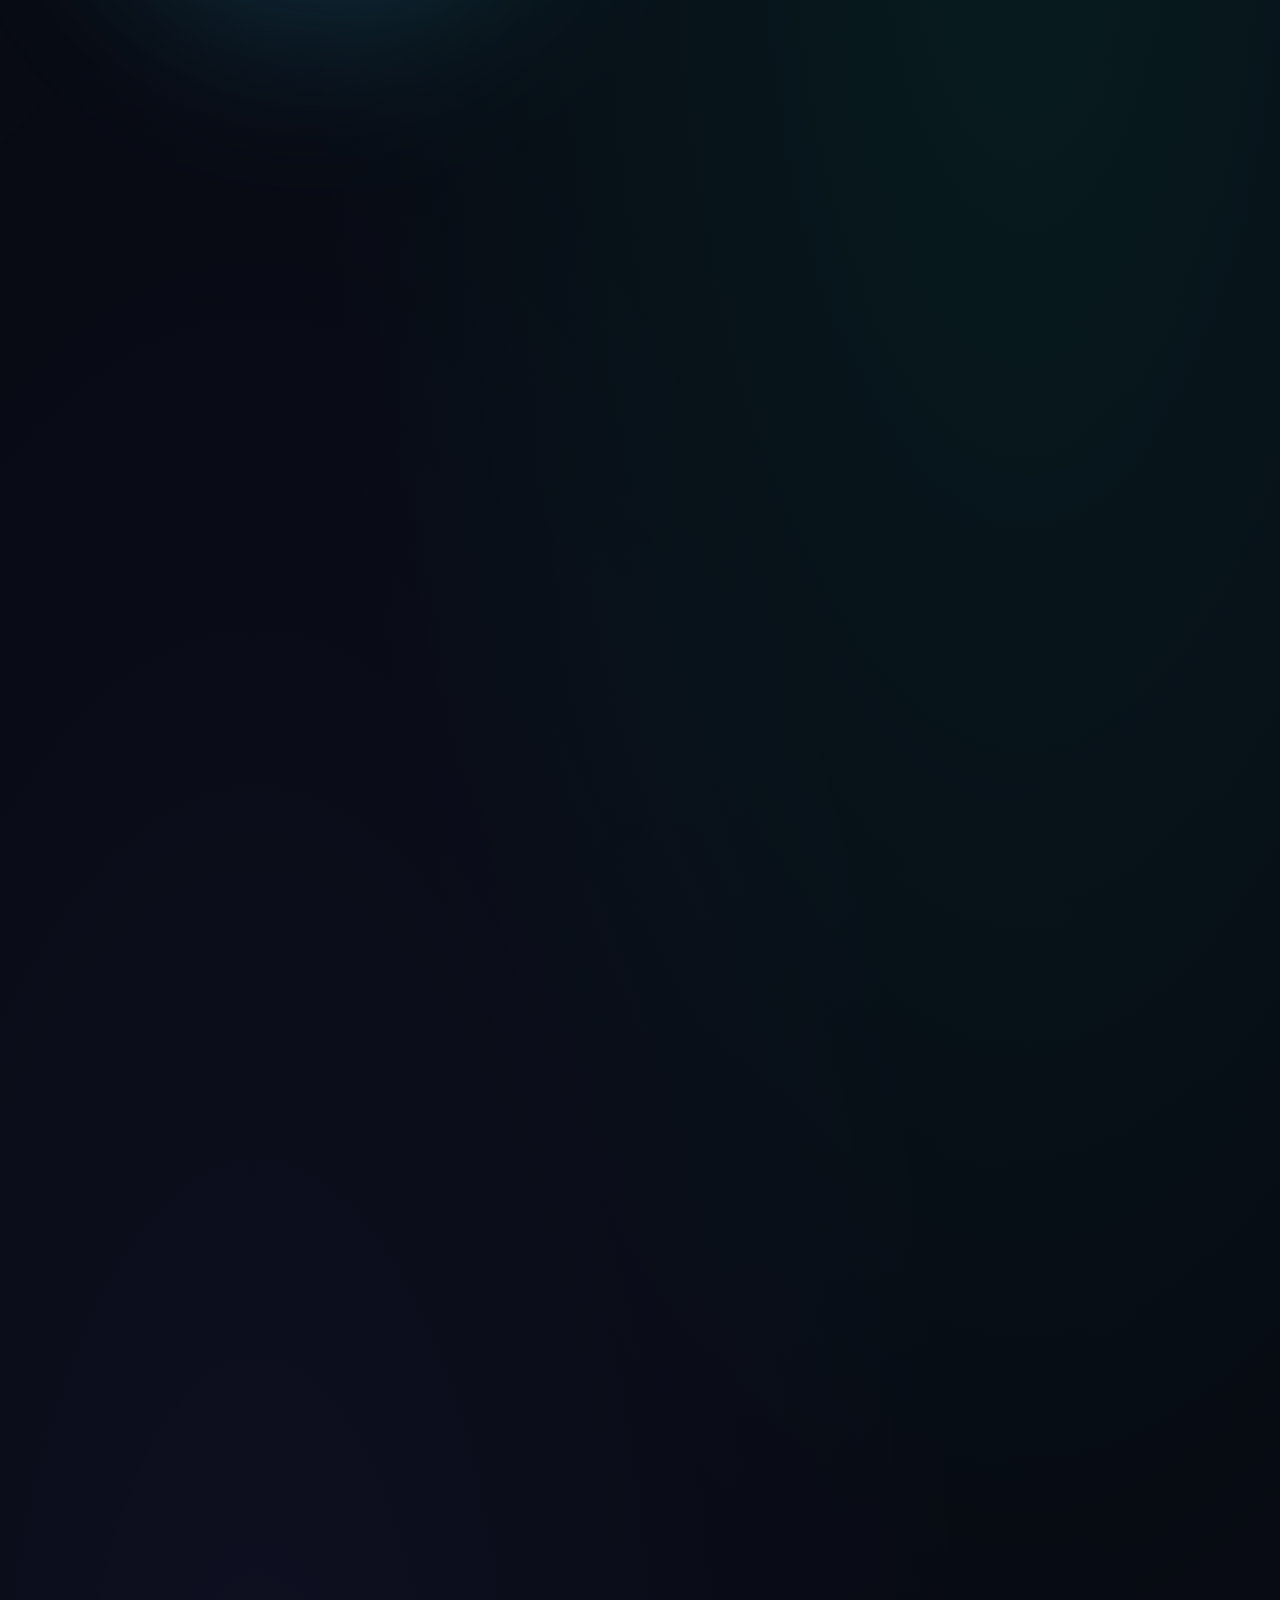
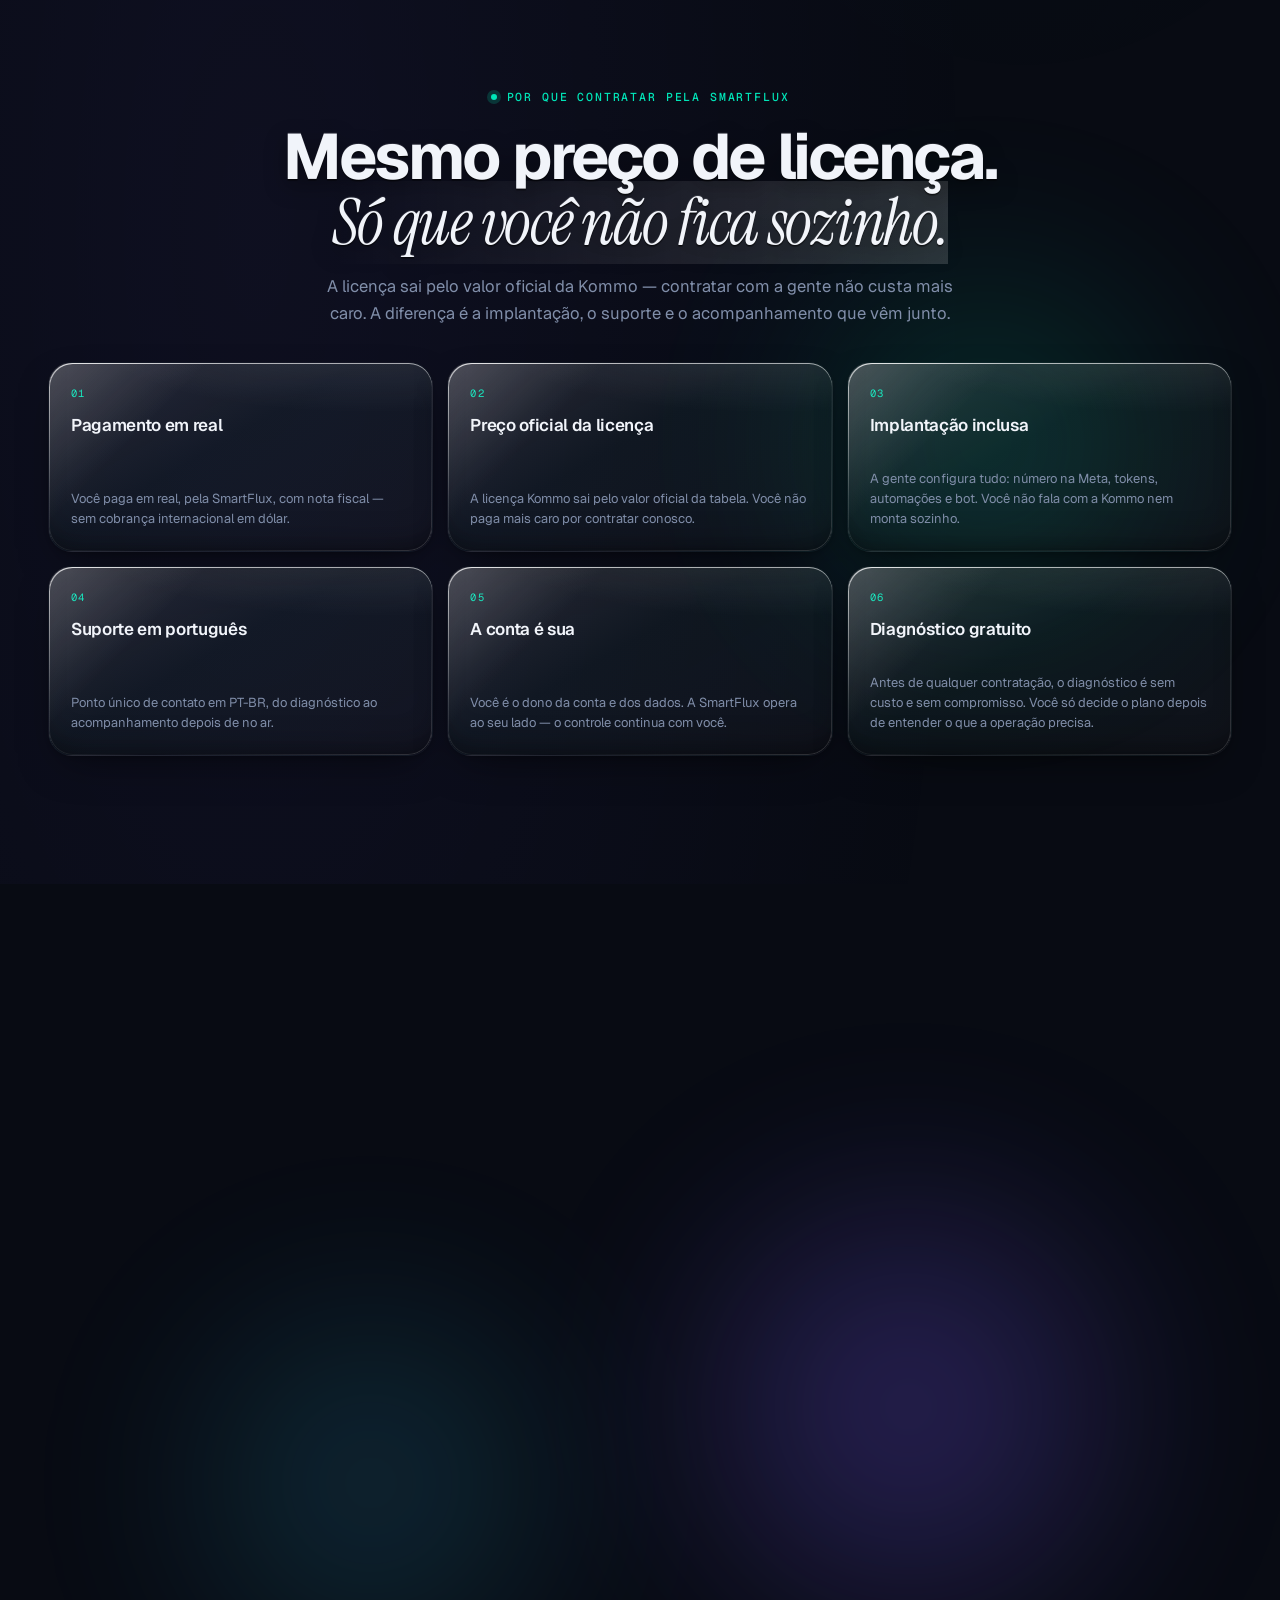
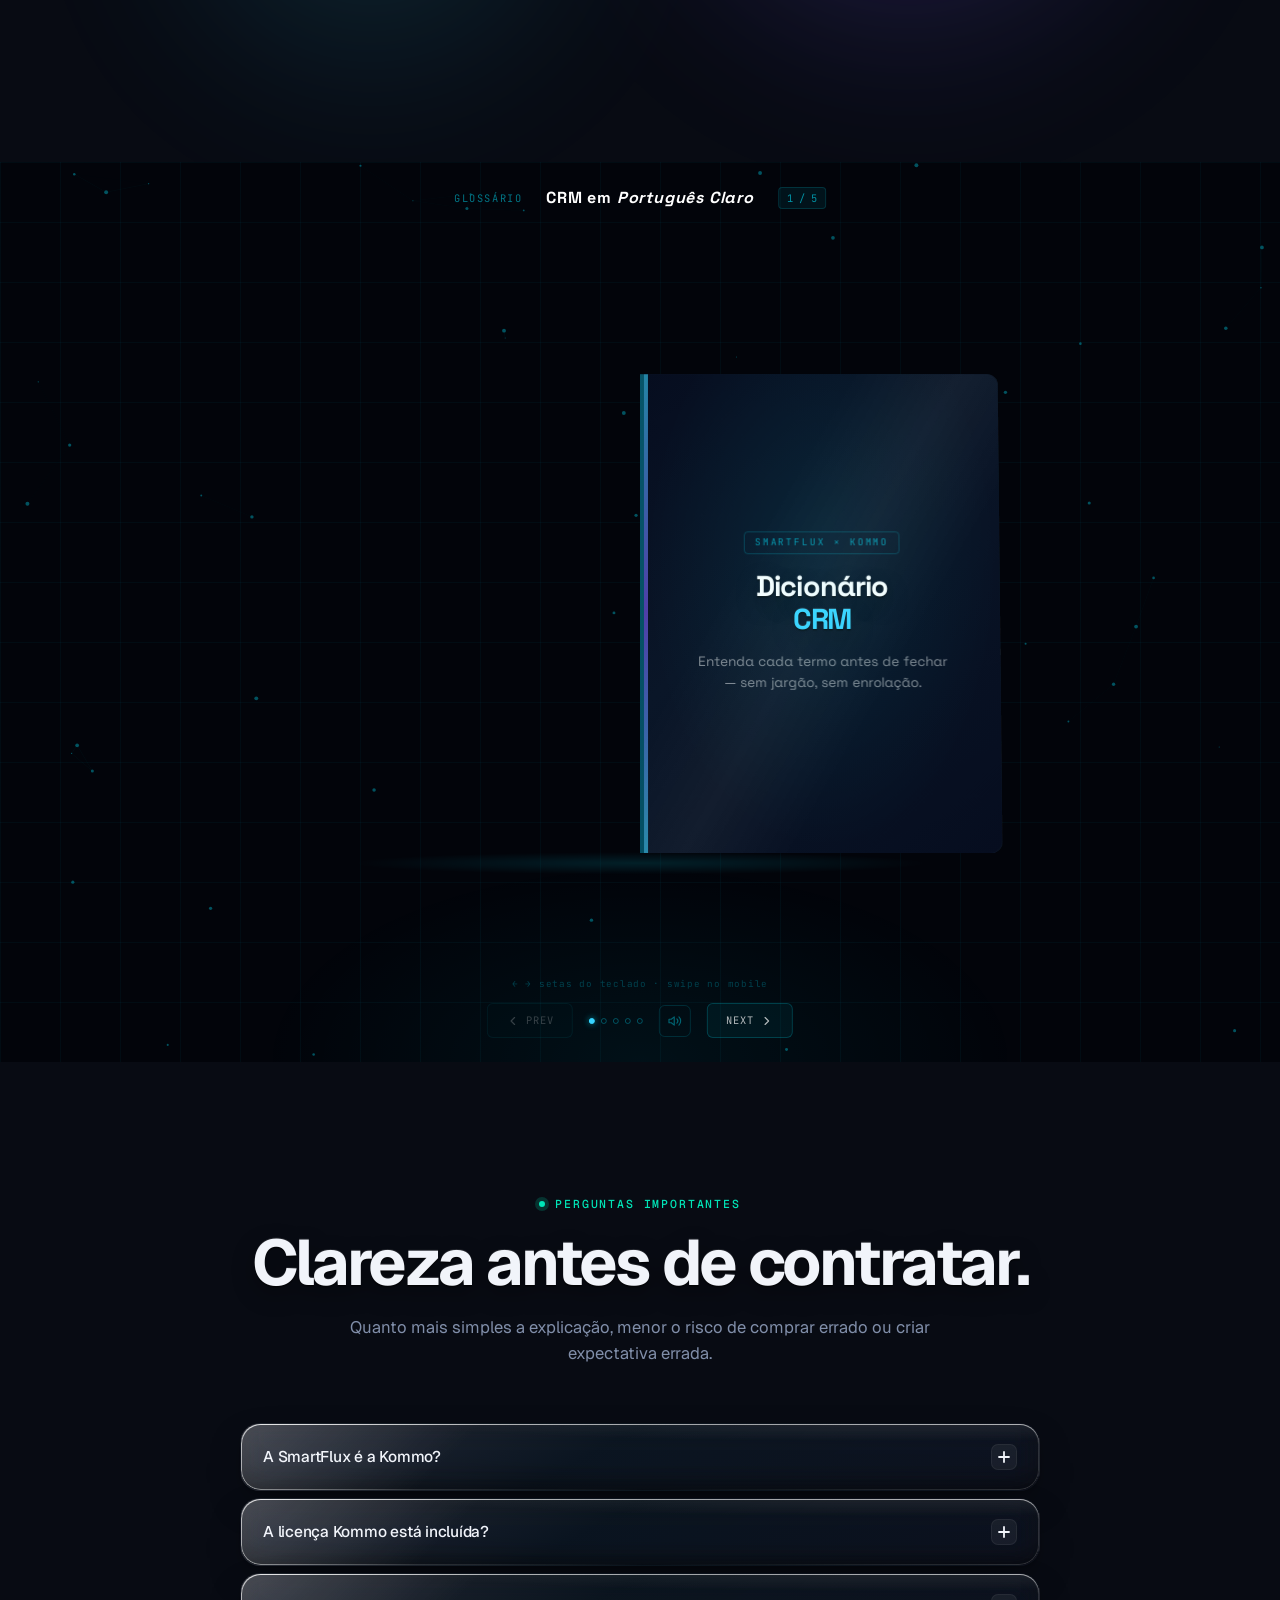
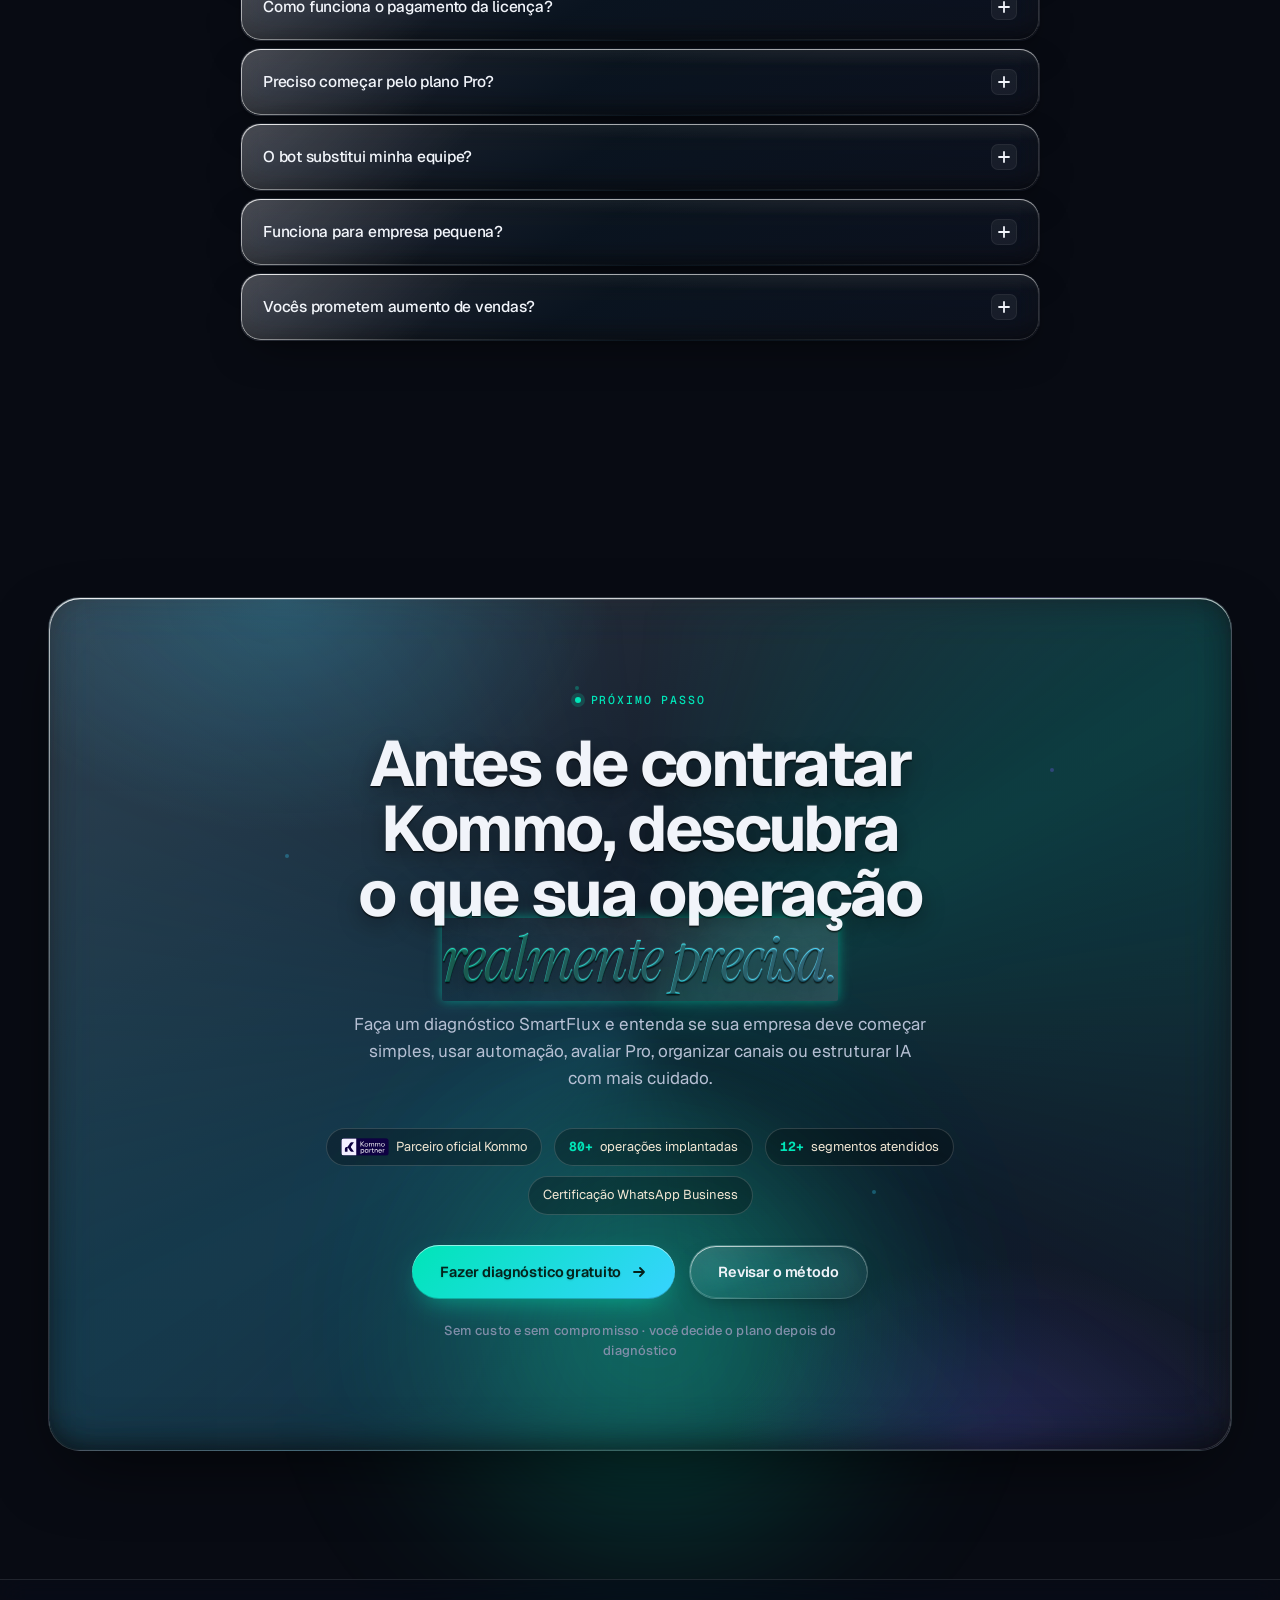
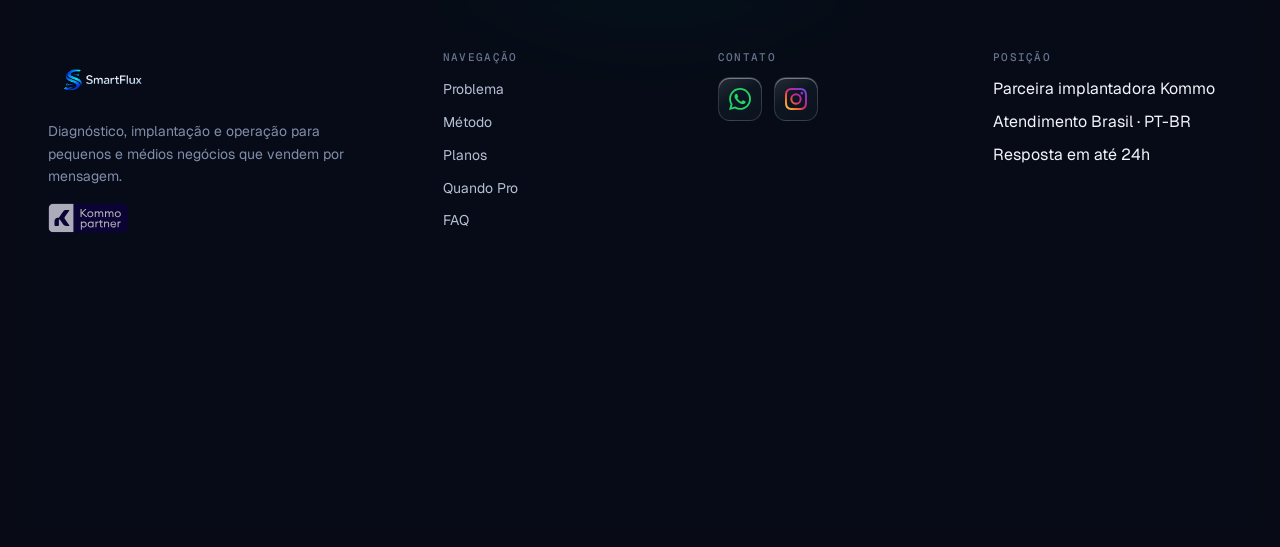
==== commit 7e0918b6: "Remove endereço postal de todo o site Apos aprovacao da Meta, remove o endereco completo (rua, numer" ====
--- a/index.html
+++ b/index.html
@@ -45,14 +45,6 @@
   "identifier": { "@type": "PropertyValue", "propertyID": "CNPJ", "value": "68.083.387/0001-20" },
   "telephone": "+55-34-99923-8968",
   "email": "smartflux@smartflux.site",
-  "address": {
-    "@type": "PostalAddress",
-    "streetAddress": "10A Rua Manoel Gonzalves de Araujo, 52, Apt 01 — Jardim América",
-    "addressLocality": "Sacramento",
-    "addressRegion": "MG",
-    "postalCode": "38190-000",
-    "addressCountry": "BR"
-  },
   "areaServed": "BR",
   "sameAs": ["https://instagram.com/smartflux"]
 }
@@ -1202,7 +1194,6 @@
       <address class="foot-legal-grid">
         <div class="foot-legal-item"><span class="foot-legal-k">Razão Social</span><span class="foot-legal-v">68.083.387 LEANDRO MORAIS LEMOS</span></div>
         <div class="foot-legal-item"><span class="foot-legal-k">CNPJ</span><span class="foot-legal-v">68.083.387/0001-20</span></div>
-        <div class="foot-legal-item foot-legal-item--wide"><span class="foot-legal-k">Endereço</span><span class="foot-legal-v">10A Rua Manoel Gonzalves de Araujo, nº 52, Apt 01 — Jardim América, Sacramento/MG — CEP 38190-000</span></div>
         <div class="foot-legal-item"><span class="foot-legal-k">Telefone</span><span class="foot-legal-v"><a href="tel:+5534999238968">(34) 9 9923-8968</a></span></div>
         <div class="foot-legal-item"><span class="foot-legal-k">E-mail</span><span class="foot-legal-v"><a href="mailto:smartflux@smartflux.site">smartflux@smartflux.site</a></span></div>
       </address>
